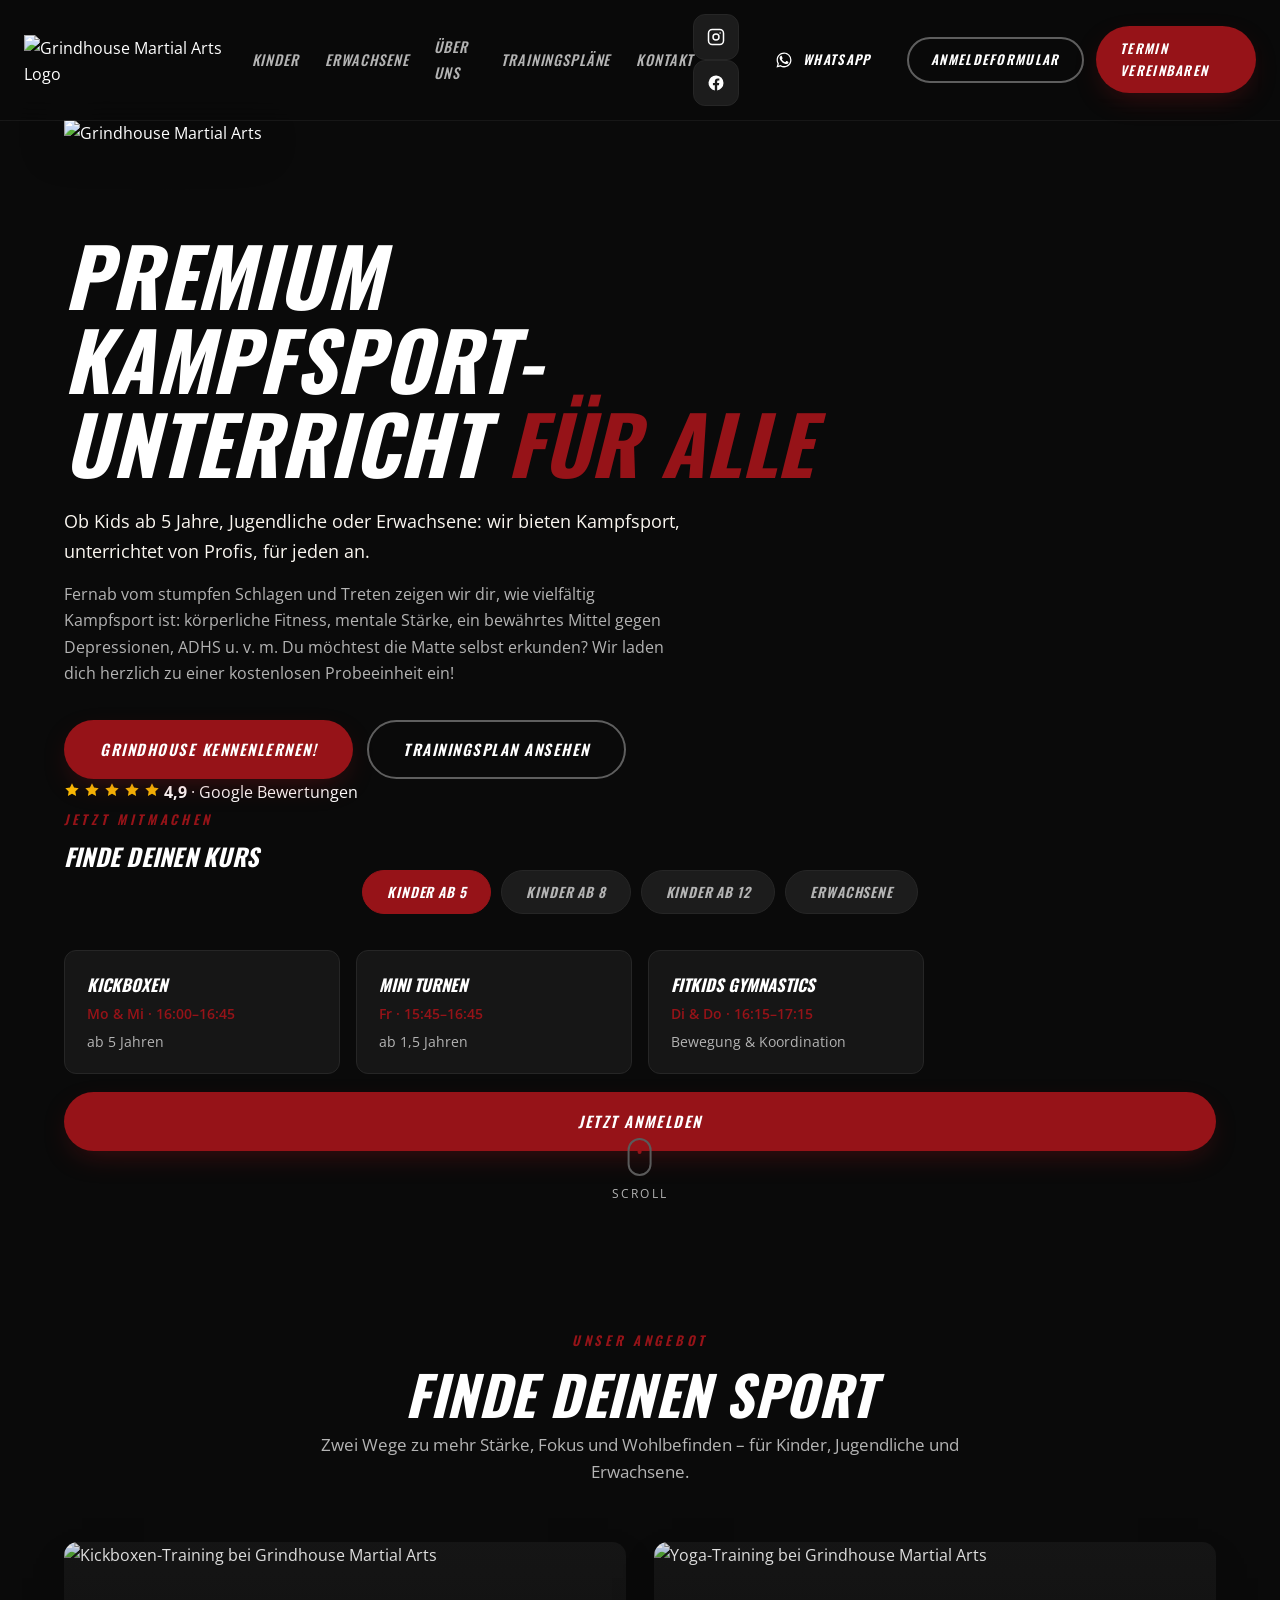
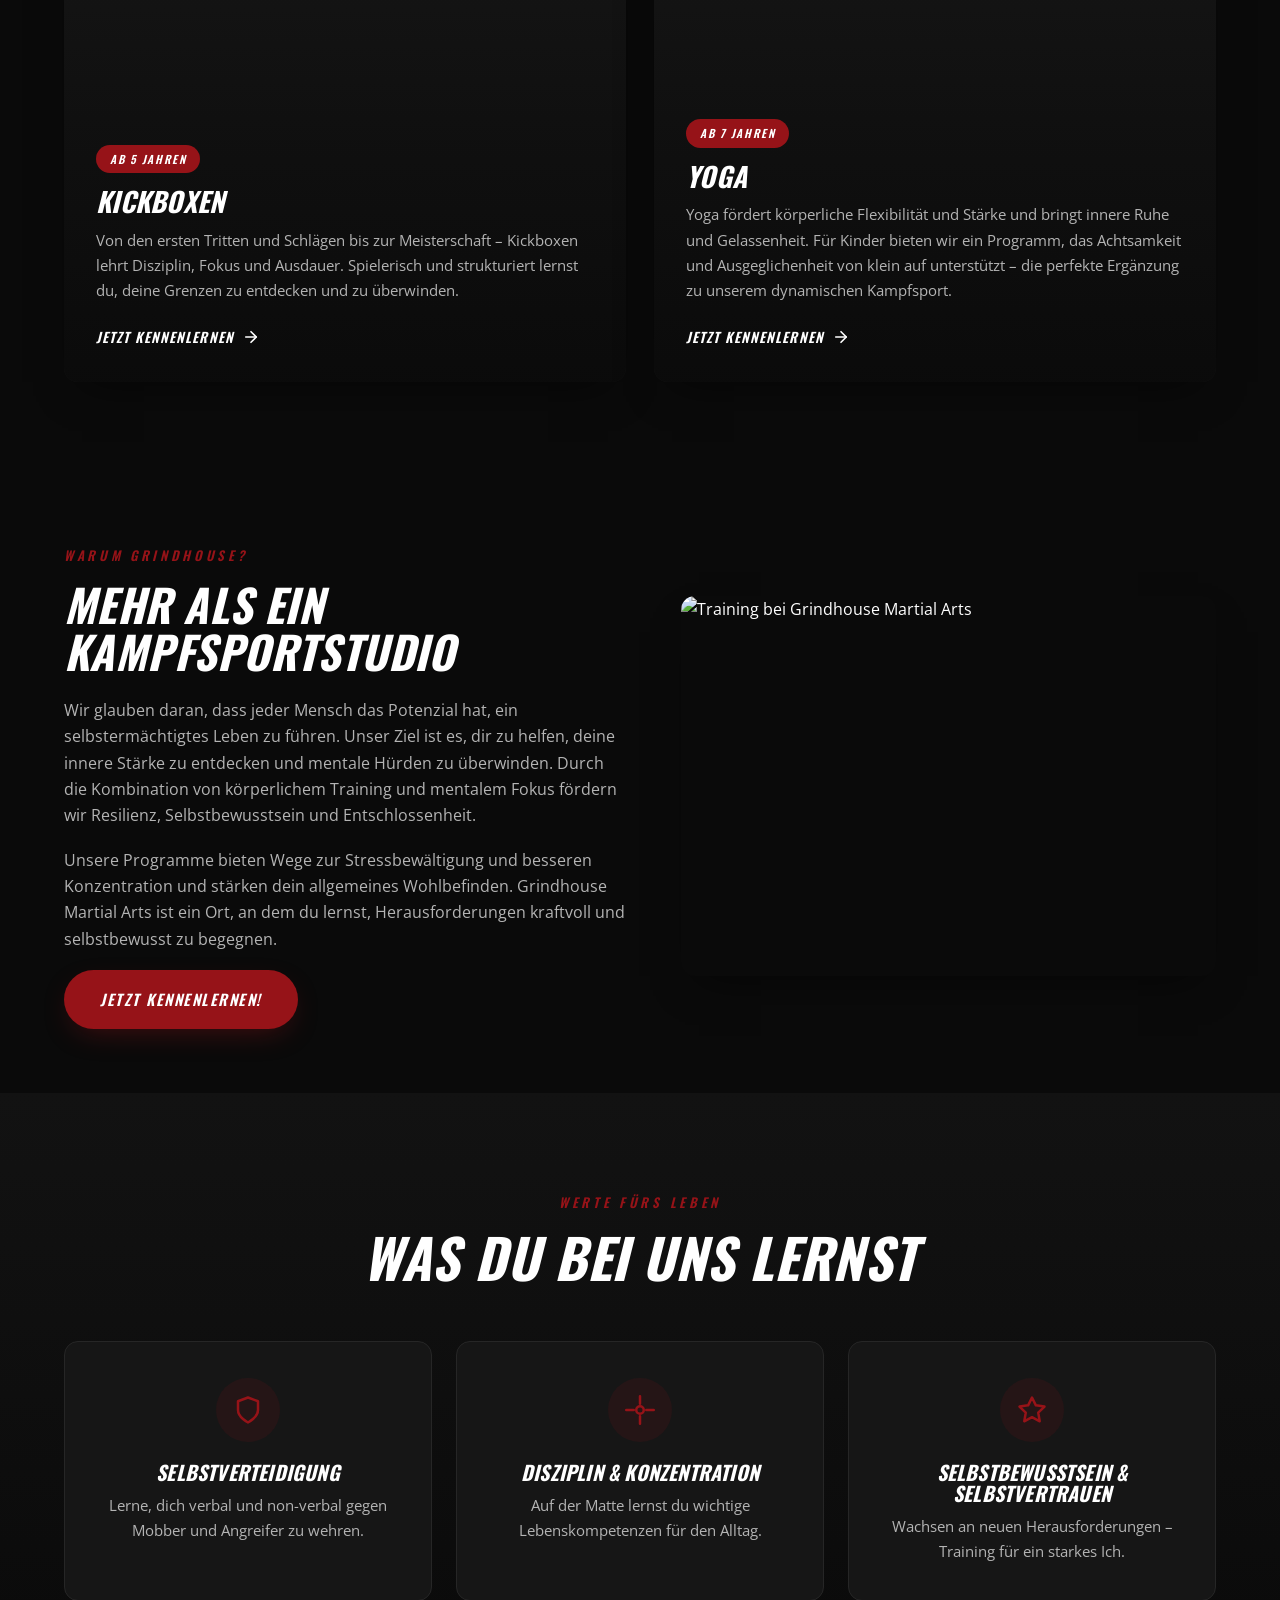
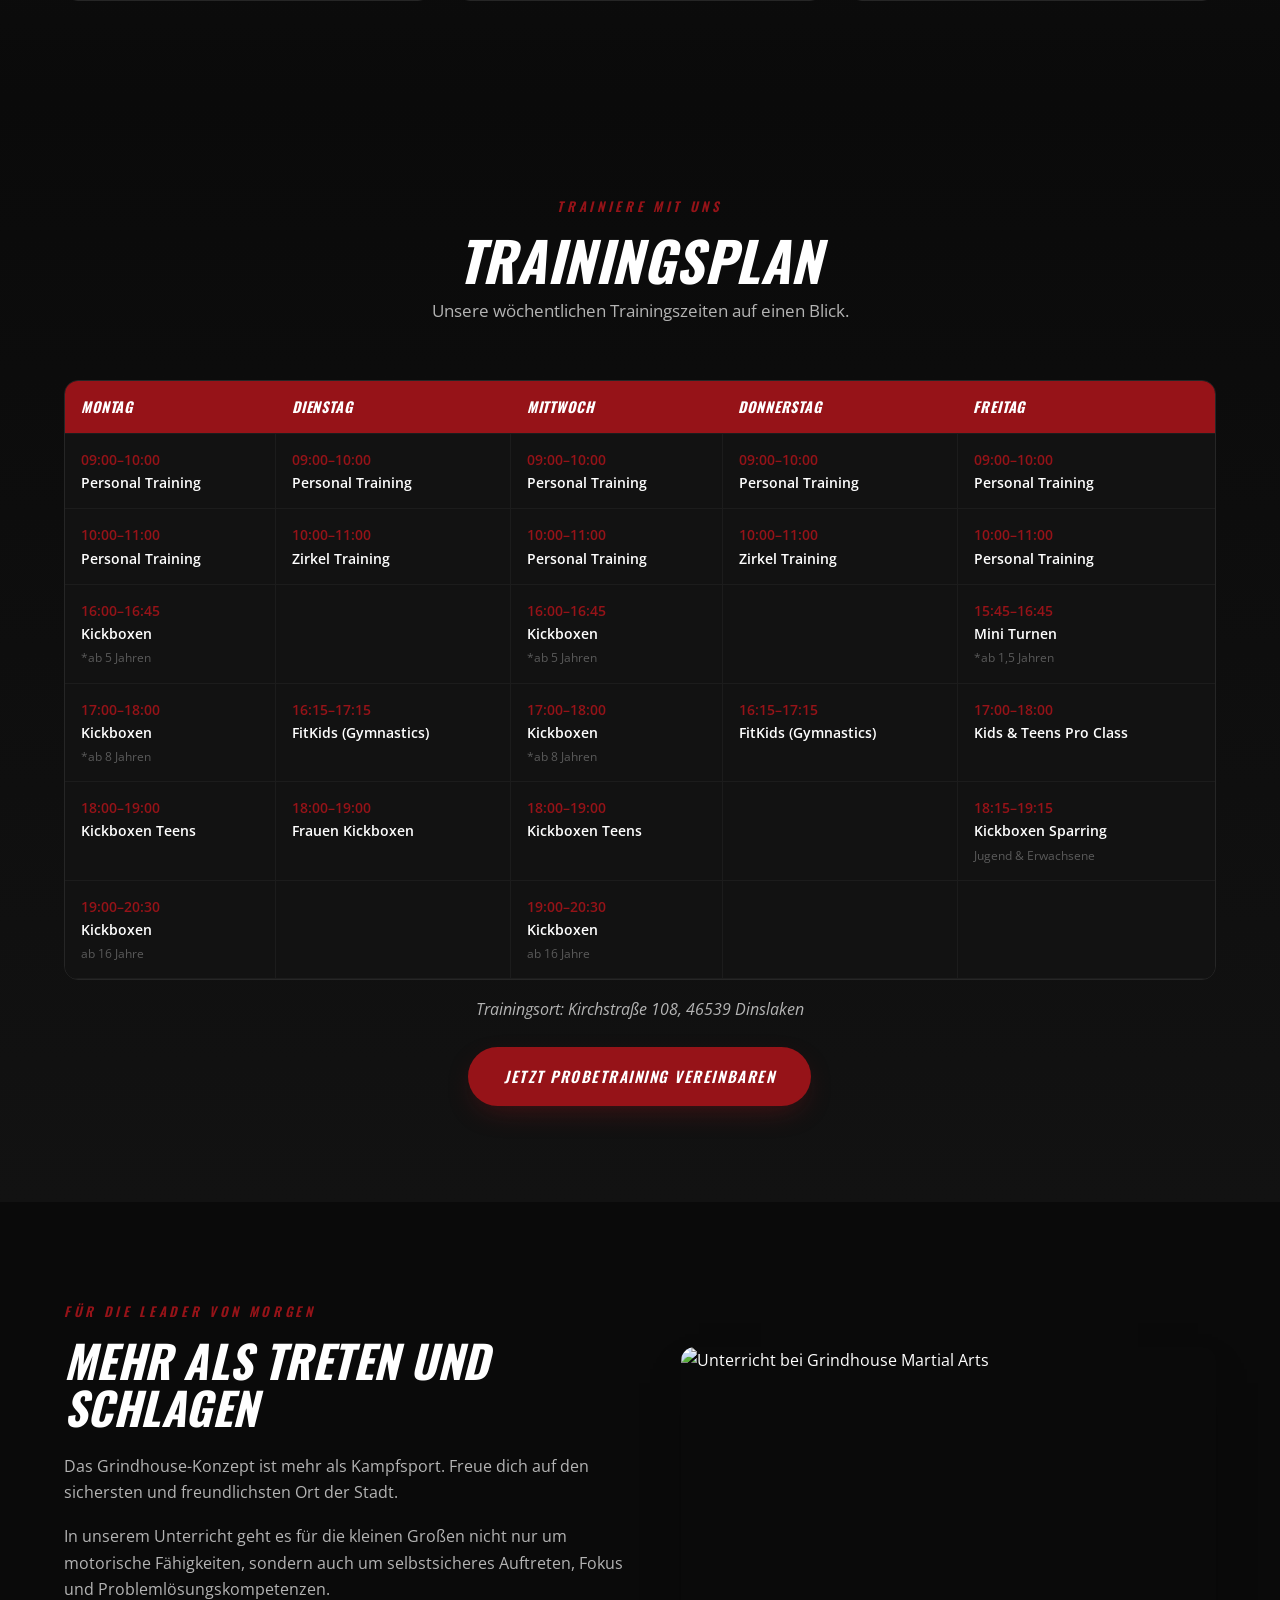
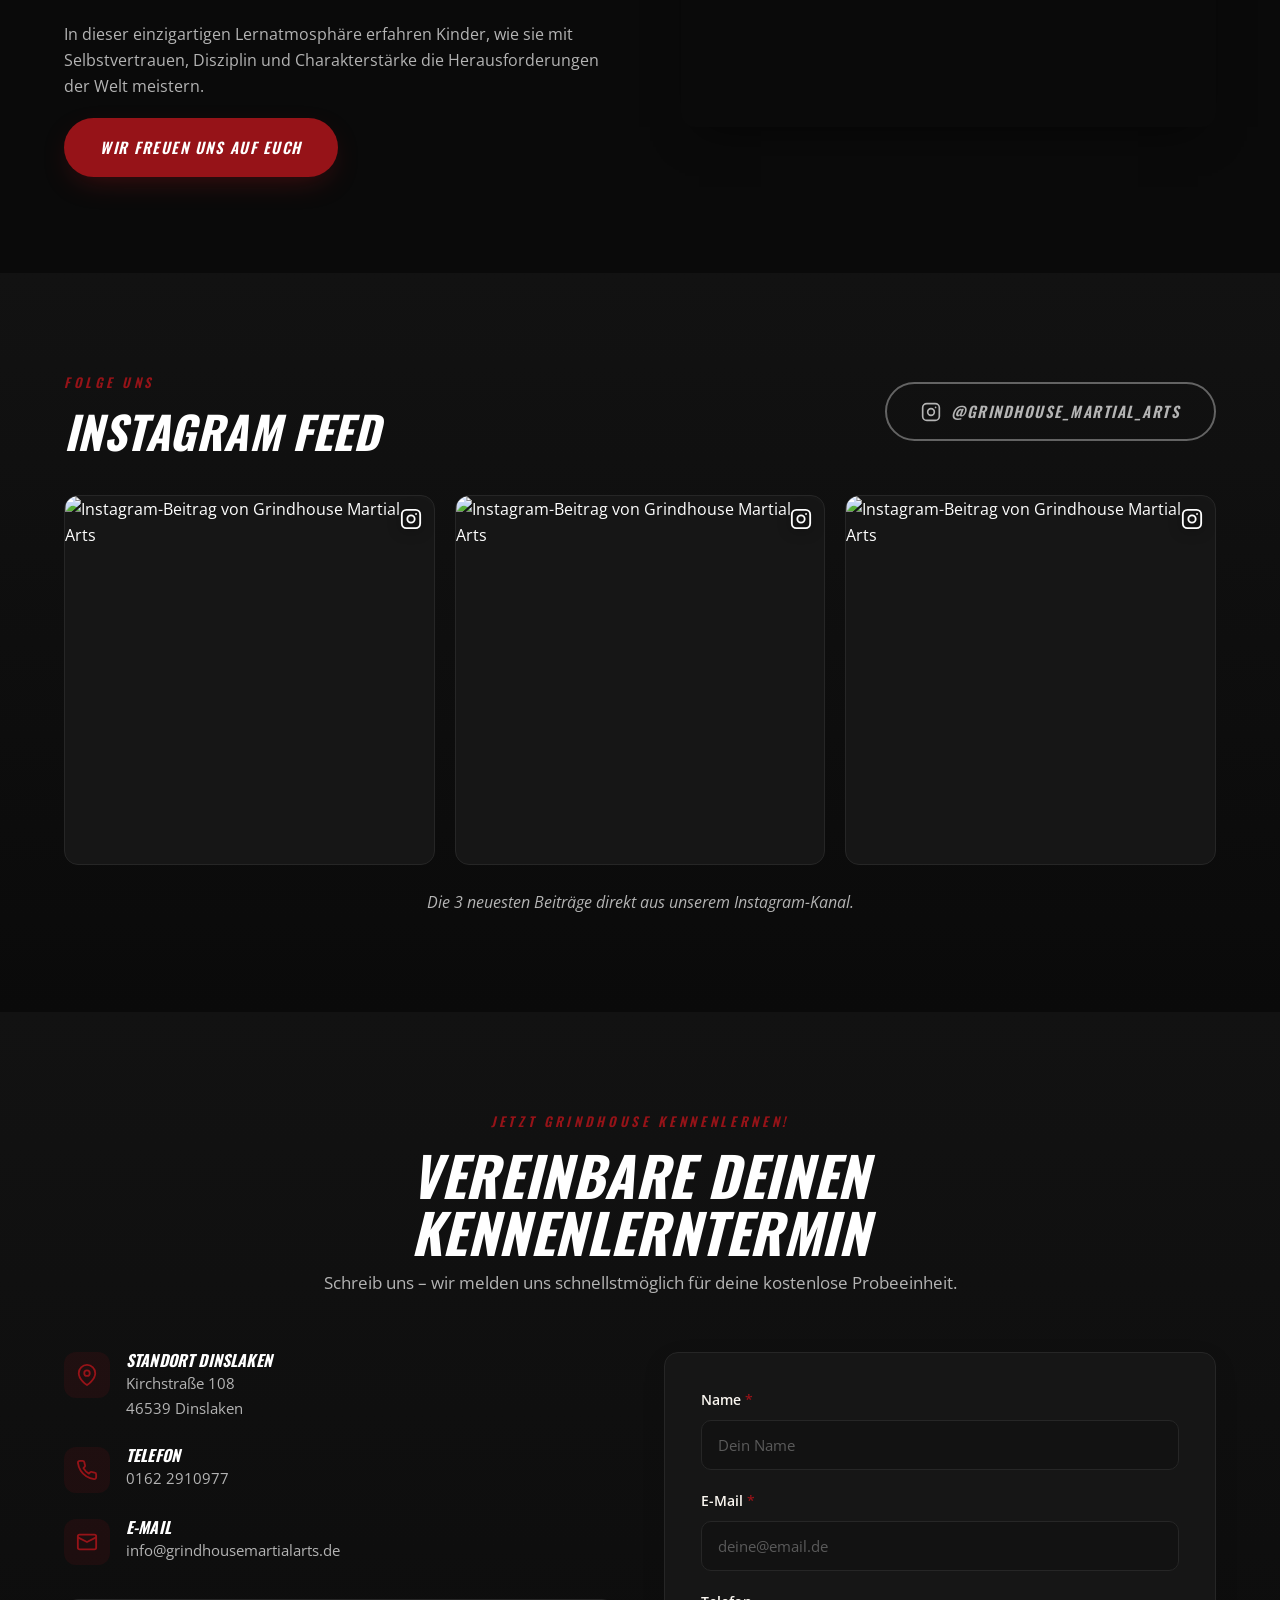
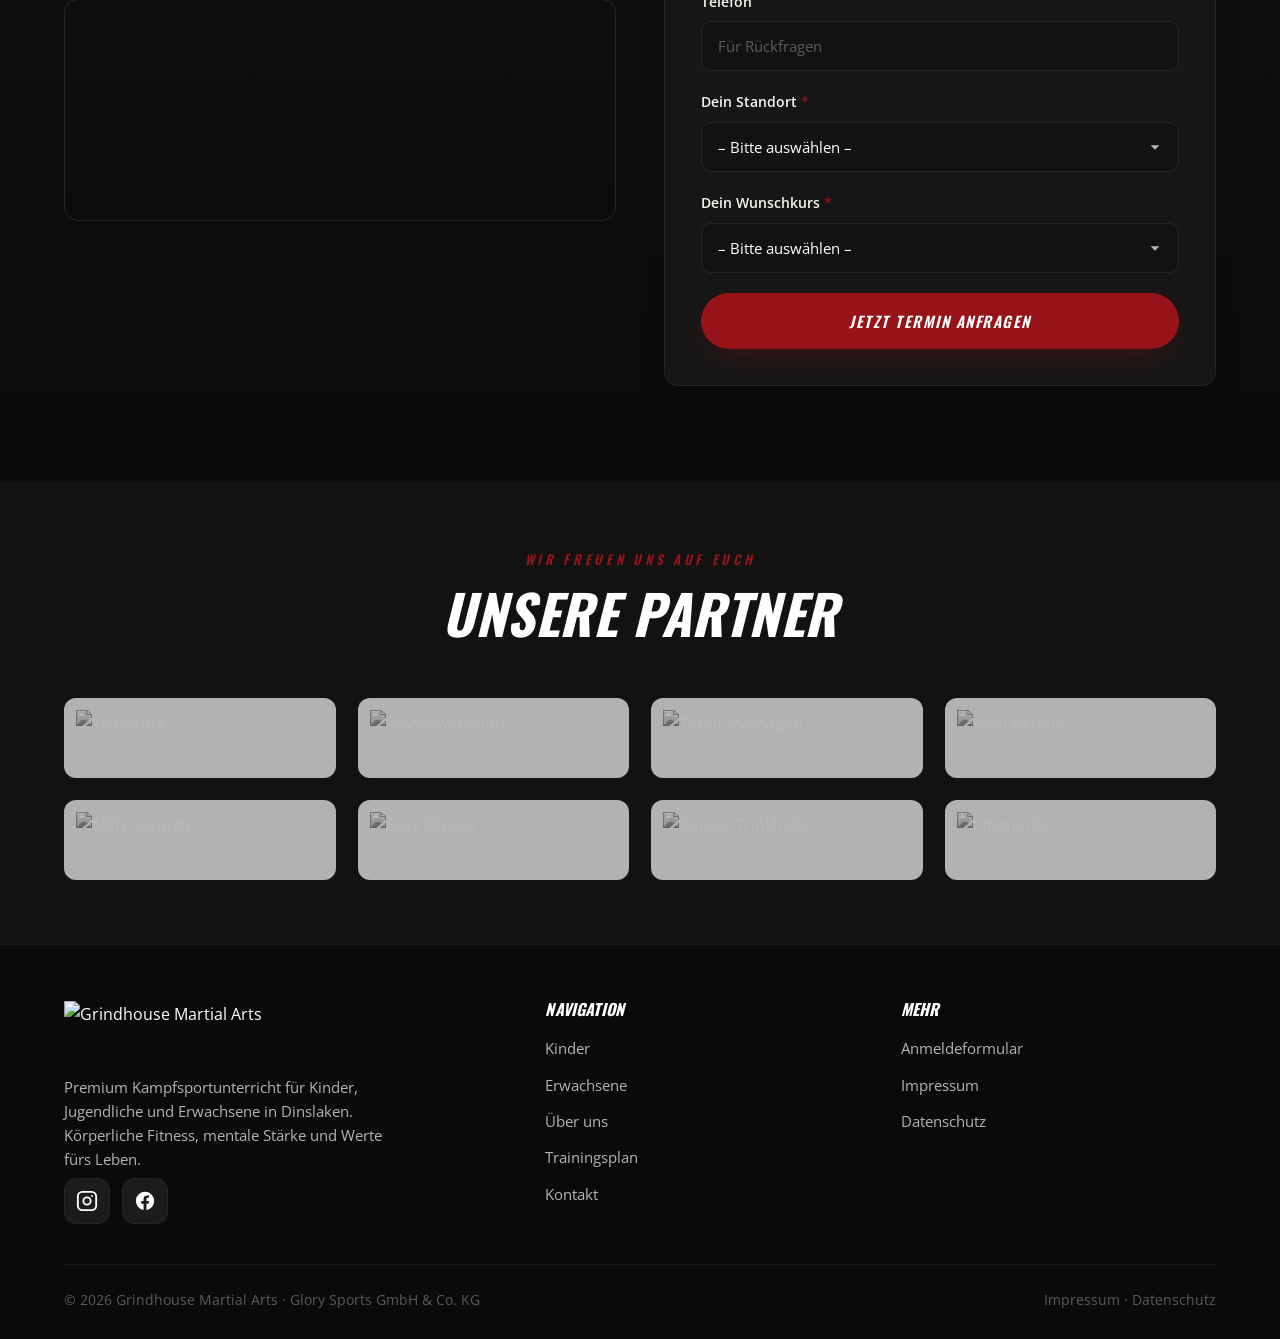
==== index.html @ 9f6a79b9 "Nav: IG-Menü raus, FB+IG+WhatsApp Buttons; Hero 2-spaltig mit Kursfinder + Google-Bewertungen; Zirke" ====
<!DOCTYPE html>
<html lang="de">
<head>
  <meta charset="UTF-8" />
  <meta name="viewport" content="width=device-width, initial-scale=1.0" />
  <title>Grindhouse Martial Arts – Kampfsport in Dinslaken</title>
  <meta name="description" content="Premium Kampfsportunterricht für Kinder ab 5 Jahren, Jugendliche und Erwachsene in Dinslaken. Kickboxen, Yoga, Fitness und mentale Stärke. Kostenlose Probeeinheit!" />
  <meta property="og:title" content="Grindhouse Martial Arts" />
  <meta property="og:description" content="Premium Kampfsportunterricht für Alle in Dinslaken. Kostenlos Probeschnuppern!" />
  <meta property="og:image" content="https://www.grindhousemartialarts.de/wp-content/uploads/2023/02/Logo-Website.png" />
  <meta property="og:type" content="website" />
  <link rel="icon" href="https://www.grindhousemartialarts.de/wp-content/uploads/2023/02/cropped-Logo-Website-270x270.png" />
  <link rel="preconnect" href="https://fonts.googleapis.com" />
  <link rel="preconnect" href="https://fonts.gstatic.com" crossorigin />
  <link href="https://fonts.googleapis.com/css2?family=Oswald:ital,wght@0,400;0,500;0,600;0,700;1,400;1,500;1,600;1,700&family=Open+Sans:wght@400;500;600;700&display=swap" rel="stylesheet" />
  <link rel="stylesheet" href="assets/style.css" />
</head>
<body>

  <header class="nav" id="nav">
    <a class="nav__logo" href="/" aria-label="Grindhouse Martial Arts Startseite">
      <img src="https://www.grindhousemartialarts.de/wp-content/uploads/2023/02/Logo-Website.png" alt="Grindhouse Martial Arts Logo" />
    </a>
    <nav>
      <ul class="nav__links">
        <li><a href="#kinder">Kinder</a></li>
        <li><a href="#erwachsene">Erwachsene</a></li>
        <li><a href="#ueber-uns">Über uns</a></li>
        <li><a href="#trainingsplan">Trainingspläne</a></li>
        <li><a href="#kontakt">Kontakt</a></li>
      </ul>
    </nav>
    <div class="nav__cta">
      <div class="nav__socials">
        <a class="social-btn social-btn--sm ig" href="https://www.instagram.com/grindhouse_martial_arts/" target="_blank" rel="noopener" aria-label="Instagram">
          <svg width="18" height="18" viewBox="0 0 24 24" fill="none" stroke="currentColor" stroke-width="2" stroke-linecap="round" stroke-linejoin="round"><rect x="2" y="2" width="20" height="20" rx="5"/><circle cx="12" cy="12" r="4"/><circle cx="17.5" cy="6.5" r="1" fill="currentColor" stroke="none"/></svg>
        </a>
        <a class="social-btn social-btn--sm fb" href="https://www.facebook.com/grindhousemartialarts/" target="_blank" rel="noopener" aria-label="Facebook">
          <svg width="18" height="18" viewBox="0 0 24 24" fill="currentColor"><path d="M22 12a10 10 0 1 0-11.56 9.88v-6.99H7.9V12h2.54V9.8c0-2.5 1.49-3.89 3.78-3.89 1.09 0 2.24.2 2.24.2v2.46h-1.26c-1.24 0-1.63.77-1.63 1.56V12h2.78l-.44 2.89h-2.34v6.99A10 10 0 0 0 22 12z"/></svg>
        </a>
      </div>
      <a class="btn btn--whatsapp" href="https://wa.me/491622910977" target="_blank" rel="noopener" aria-label="WhatsApp Kontakt">
        <svg width="18" height="18" viewBox="0 0 24 24" fill="currentColor"><path d="M17.47 14.38c-.3-.15-1.74-.86-2-.95-.27-.1-.46-.15-.66.15-.2.29-.76.95-.93 1.14-.17.2-.34.22-.63.08-.3-.15-1.25-.46-2.38-1.47-.88-.78-1.47-1.75-1.64-2.05-.17-.29-.02-.45.13-.6.13-.13.3-.34.44-.51.15-.17.2-.29.3-.49.1-.2.05-.37-.02-.51-.08-.15-.66-1.59-.9-2.18-.24-.57-.48-.5-.66-.5l-.57-.01c-.2 0-.51.07-.78.37-.27.29-1.02 1-1.02 2.43 0 1.43 1.04 2.82 1.19 3.01.15.2 2.05 3.12 4.96 4.38.69.3 1.23.48 1.65.61.69.22 1.32.19 1.82.12.56-.08 1.74-.71 1.98-1.4.24-.69.24-1.28.17-1.4-.07-.12-.27-.2-.57-.34z"/><path d="M12.04 2C6.58 2 2.13 6.45 2.13 11.91c0 1.75.46 3.46 1.32 4.96L2 22l5.25-1.38a9.9 9.9 0 0 0 4.79 1.22h.01c5.46 0 9.91-4.45 9.91-9.91A9.86 9.86 0 0 0 12.04 2zm0 18.15h-.01a8.2 8.2 0 0 1-4.18-1.15l-.3-.18-3.11.82.83-3.04-.2-.31a8.24 8.24 0 0 1-1.26-4.38c0-4.54 3.7-8.23 8.24-8.23 2.2 0 4.27.86 5.82 2.42a8.18 8.18 0 0 1 2.41 5.82c0 4.54-3.69 8.24-8.23 8.24z"/></svg>
        WhatsApp
      </a>
      <a class="btn btn--ghost" href="anmeldeformular.html">Anmeldeformular</a>
      <a class="btn btn--primary" href="#kontakt">Termin vereinbaren</a>
      <button class="nav__burger" aria-label="Menü öffnen" aria-expanded="false">
        <span></span><span></span><span></span>
      </button>
    </div>
  </header>

  <div class="drawer" id="drawer">
    <a href="#kinder">Kinder</a>
    <a href="#erwachsene">Erwachsene</a>
    <a href="#ueber-uns">Über uns</a>
    <a href="#trainingsplan">Trainingspläne</a>
    <a href="#kontakt">Kontakt</a>
    <a class="btn btn--whatsapp" href="https://wa.me/491622910977" target="_blank" rel="noopener">WhatsApp</a>
    <a class="btn btn--primary" href="anmeldeformular.html">Anmeldeformular</a>
    <div class="drawer__socials">
      <a class="social-btn ig" href="https://www.instagram.com/grindhouse_martial_arts/" target="_blank" rel="noopener" aria-label="Instagram"><svg width="22" height="22" viewBox="0 0 24 24" fill="none" stroke="currentColor" stroke-width="2" stroke-linecap="round" stroke-linejoin="round"><rect x="2" y="2" width="20" height="20" rx="5"/><circle cx="12" cy="12" r="4"/><circle cx="17.5" cy="6.5" r="1" fill="currentColor" stroke="none"/></svg></a>
      <a class="social-btn fb" href="https://www.facebook.com/grindhousemartialarts/" target="_blank" rel="noopener" aria-label="Facebook"><svg width="22" height="22" viewBox="0 0 24 24" fill="currentColor"><path d="M22 12a10 10 0 1 0-11.56 9.88v-6.99H7.9V12h2.54V9.8c0-2.5 1.49-3.89 3.78-3.89 1.09 0 2.24.2 2.24.2v2.46h-1.26c-1.24 0-1.63.77-1.63 1.56V12h2.78l-.44 2.89h-2.34v6.99A10 10 0 0 0 22 12z"/></svg></a>
    </div>
  </div>

  <section class="hero" id="kinder">
    <div class="container hero__grid">
      <div class="hero__inner">
        <img class="hero__brandmark" src="https://www.grindhousemartialarts.de/wp-content/uploads/2023/02/Grindhouse_Martial_Arts.png" alt="Grindhouse Martial Arts" />
        <h1>Premium Kampfsport&shy;unterricht <span class="accent">für Alle</span></h1>
        <p class="hero__lead">Ob Kids ab 5 Jahre, Jugendliche oder Erwachsene: wir bieten Kampfsport, unterrichtet von Profis, für jeden an.</p>
        <p class="hero__sub">Fernab vom stumpfen Schlagen und Treten zeigen wir dir, wie vielfältig Kampfsport ist: körperliche Fitness, mentale Stärke, ein bewährtes Mittel gegen Depressionen, ADHS u. v. m. Du möchtest die Matte selbst erkunden? Wir laden dich herzlich zu einer kostenlosen Probeeinheit ein!</p>
        <div class="hero__actions">
          <a class="btn btn--primary" href="#kontakt">Grindhouse kennenlernen!</a>
          <a class="btn btn--ghost" href="#trainingsplan">Trainingsplan ansehen</a>
        </div>
        <div class="hero__reviews" aria-label="Google Bewertung">
          <span class="stars" aria-hidden="true">
            <svg width="16" height="16" viewBox="0 0 24 24" fill="#fbbc05"><path d="M12 2l3.09 6.26L22 9.27l-5 4.87 1.18 6.88L12 17.77 5.82 21.02 7 14.14 2 9.27l6.91-1.01L12 2z"/></svg>
            <svg width="16" height="16" viewBox="0 0 24 24" fill="#fbbc05"><path d="M12 2l3.09 6.26L22 9.27l-5 4.87 1.18 6.88L12 17.77 5.82 21.02 7 14.14 2 9.27l6.91-1.01L12 2z"/></svg>
            <svg width="16" height="16" viewBox="0 0 24 24" fill="#fbbc05"><path d="M12 2l3.09 6.26L22 9.27l-5 4.87 1.18 6.88L12 17.77 5.82 21.02 7 14.14 2 9.27l6.91-1.01L12 2z"/></svg>
            <svg width="16" height="16" viewBox="0 0 24 24" fill="#fbbc05"><path d="M12 2l3.09 6.26L22 9.27l-5 4.87 1.18 6.88L12 17.77 5.82 21.02 7 14.14 2 9.27l6.91-1.01L12 2z"/></svg>
            <svg width="16" height="16" viewBox="0 0 24 24" fill="#fbbc05"><path d="M12 2l3.09 6.26L22 9.27l-5 4.87 1.18 6.88L12 17.77 5.82 21.02 7 14.14 2 9.27l6.91-1.01L12 2z"/></svg>
          </span>
          <span class="hero__reviews-text"><strong>4,9</strong> · Google Bewertungen</span>
        </div>
      </div>

      <aside class="hero__finder" aria-labelledby="finder-title">
        <span class="eyebrow">Jetzt mitmachen</span>
        <h2 id="finder-title">Finde deinen Kurs</h2>
        <div class="filter-tabs reveal" role="tablist">
          <button class="filter-tab active" data-target="f-k5" role="tab" aria-selected="true">Kinder ab 5</button>
          <button class="filter-tab" data-target="f-k8" role="tab" aria-selected="false">Kinder ab 8</button>
          <button class="filter-tab" data-target="f-k12" role="tab" aria-selected="false">Kinder ab 12</button>
          <button class="filter-tab" data-target="f-erw" role="tab" aria-selected="false">Erwachsene</button>
        </div>
        <div class="filter-panel active" id="f-k5">
          <div class="course-list">
            <div class="course-pill"><strong>Kickboxen</strong><span class="time">Mo &amp; Mi · 16:00–16:45</span><span>ab 5 Jahren</span></div>
            <div class="course-pill"><strong>Mini Turnen</strong><span class="time">Fr · 15:45–16:45</span><span>ab 1,5 Jahren</span></div>
            <div class="course-pill"><strong>FitKids Gymnastics</strong><span class="time">Di &amp; Do · 16:15–17:15</span><span>Bewegung &amp; Koordination</span></div>
          </div>
        </div>
        <div class="filter-panel" id="f-k8">
          <div class="course-list">
            <div class="course-pill"><strong>Kickboxen</strong><span class="time">Mo &amp; Mi · 17:00–18:00</span><span>ab 8 Jahren</span></div>
            <div class="course-pill"><strong>FitKids Gymnastics</strong><span class="time">Di &amp; Do · 16:15–17:15</span><span>Bewegung &amp; Koordination</span></div>
          </div>
        </div>
        <div class="filter-panel" id="f-k12">
          <div class="course-list">
            <div class="course-pill"><strong>Kickboxen Teens</strong><span class="time">Mo &amp; Mi · 18:00–19:00</span><span>Jugendliche</span></div>
            <div class="course-pill"><strong>Kids &amp; Teens Pro Class</strong><span class="time">Fr · 17:00–18:00</span><span>Fortgeschrittene</span></div>
          </div>
        </div>
        <div class="filter-panel" id="f-erw">
          <div class="course-list">
            <div class="course-pill"><strong>Kickboxen</strong><span class="time">Mo &amp; Mi · 19:00–20:30</span><span>ab 16 Jahren</span></div>
            <div class="course-pill"><strong>Frauen Kickboxen</strong><span class="time">Di · 18:00–19:00</span><span>Nur für Frauen</span></div>
            <div class="course-pill"><strong>Zirkel Training</strong><span class="time">Di &amp; Do · 10:00–11:00</span><span>Kraft &amp; Ausdauer</span></div>
            <div class="course-pill"><strong>Kickboxen Sparring</strong><span class="time">Fr · 18:15–19:15</span><span>Jugend &amp; Erwachsene</span></div>
            <div class="course-pill"><strong>Personal Training</strong><span class="time">Mo–Fr · 09:00–10:00</span><span>Individuell</span></div>
          </div>
        </div>
        <a class="btn btn--primary btn--block" href="anmeldeformular.html" style="margin-top:18px;">Jetzt anmelden</a>
      </aside>
    </div>
    <div class="hero__scroll"><span class="mouse"></span>Scroll</div>
  </section>

  <section class="section" id="erwachsene">
    <div class="container">
      <div class="section__head reveal">
        <span class="eyebrow">Unser Angebot</span>
        <h2>Finde deinen Sport</h2>
        <p>Zwei Wege zu mehr Stärke, Fokus und Wohlbefinden – für Kinder, Jugendliche und Erwachsene.</p>
      </div>
      <div class="offer-grid">
        <article class="offer-card reveal">
          <img class="offer-card__img" src="https://www.grindhousemartialarts.de/wp-content/uploads/2024/10/Grindhouse-26-scaled.jpg" alt="Kickboxen-Training bei Grindhouse Martial Arts" loading="lazy" />
          <div class="offer-card__body">
            <span class="offer-card__tag">ab 5 Jahren</span>
            <h3>Kickboxen</h3>
            <p>Von den ersten Tritten und Schlägen bis zur Meisterschaft – Kickboxen lehrt Disziplin, Fokus und Ausdauer. Spielerisch und strukturiert lernst du, deine Grenzen zu entdecken und zu überwinden.</p>
            <a class="link" href="#kontakt">Jetzt kennenlernen
              <svg width="18" height="18" viewBox="0 0 24 24" fill="none" stroke="currentColor" stroke-width="2.2" stroke-linecap="round" stroke-linejoin="round"><line x1="5" y1="12" x2="19" y2="12"/><polyline points="12 5 19 12 12 19"/></svg>
            </a>
          </div>
        </article>
        <article class="offer-card reveal">
          <img class="offer-card__img" src="https://www.grindhousemartialarts.de/wp-content/uploads/2024/11/PHOTO-2024-11-13-10-51-04.jpg" alt="Yoga-Training bei Grindhouse Martial Arts" loading="lazy" />
          <div class="offer-card__body">
            <span class="offer-card__tag">ab 7 Jahren</span>
            <h3>Yoga</h3>
            <p>Yoga fördert körperliche Flexibilität und Stärke und bringt innere Ruhe und Gelassenheit. Für Kinder bieten wir ein Programm, das Achtsamkeit und Ausgeglichenheit von klein auf unterstützt – die perfekte Ergänzung zu unserem dynamischen Kampfsport.</p>
            <a class="link" href="#kontakt">Jetzt kennenlernen
              <svg width="18" height="18" viewBox="0 0 24 24" fill="none" stroke="currentColor" stroke-width="2.2" stroke-linecap="round" stroke-linejoin="round"><line x1="5" y1="12" x2="19" y2="12"/><polyline points="12 5 19 12 12 19"/></svg>
            </a>
          </div>
        </article>
      </div>
    </div>
  </section>

  <section class="section section--tight" id="ueber-uns">
    <div class="container">
      <div class="split reveal">
        <div class="split__body">
          <span class="eyebrow">Warum Grindhouse?</span>
          <h2>Mehr als ein Kampfsportstudio</h2>
          <p>Wir glauben daran, dass jeder Mensch das Potenzial hat, ein selbstermächtigtes Leben zu führen. Unser Ziel ist es, dir zu helfen, deine innere Stärke zu entdecken und mentale Hürden zu überwinden. Durch die Kombination von körperlichem Training und mentalem Fokus fördern wir Resilienz, Selbstbewusstsein und Entschlossenheit.</p>
          <p>Unsere Programme bieten Wege zur Stressbewältigung und besseren Konzentration und stärken dein allgemeines Wohlbefinden. Grindhouse Martial Arts ist ein Ort, an dem du lernst, Herausforderungen kraftvoll und selbstbewusst zu begegnen.</p>
          <a class="btn btn--primary" href="#kontakt">Jetzt kennenlernen!</a>
        </div>
        <div class="split__media">
          <img src="https://www.grindhousemartialarts.de/wp-content/uploads/2024/10/Grindhouse-17-scaled.jpg" alt="Training bei Grindhouse Martial Arts" loading="lazy" />
        </div>
      </div>
    </div>
  </section>

  <section class="section" style="background:linear-gradient(180deg,var(--gray-900),var(--dark));">
    <div class="container">
      <div class="section__head reveal">
        <span class="eyebrow">Werte fürs Leben</span>
        <h2>Was du bei uns lernst</h2>
      </div>
      <div class="values">
        <div class="value-card reveal">
          <div class="value-card__icon"><svg width="30" height="30" viewBox="0 0 24 24" fill="none" stroke="currentColor" stroke-width="2" stroke-linecap="round" stroke-linejoin="round"><path d="M12 22s8-4 8-10V5l-8-3-8 3v7c0 6 8 10 8 10z"/></svg></div>
          <h3>Selbstverteidigung</h3>
          <p>Lerne, dich verbal und non-verbal gegen Mobber und Angreifer zu wehren.</p>
        </div>
        <div class="value-card reveal">
          <div class="value-card__icon"><svg width="30" height="30" viewBox="0 0 24 24" fill="none" stroke="currentColor" stroke-width="2" stroke-linecap="round" stroke-linejoin="round"><circle cx="12" cy="12" r="3"/><path d="M12 1v6m0 10v6m11-11h-6M7 12H1"/></svg></div>
          <h3>Disziplin &amp; Konzentration</h3>
          <p>Auf der Matte lernst du wichtige Lebenskompetenzen für den Alltag.</p>
        </div>
        <div class="value-card reveal">
          <div class="value-card__icon"><svg width="30" height="30" viewBox="0 0 24 24" fill="none" stroke="currentColor" stroke-width="2" stroke-linecap="round" stroke-linejoin="round"><polygon points="12 2 15.09 8.26 22 9.27 17 14.14 18.18 21.02 12 17.77 5.82 21.02 7 14.14 2 9.27 8.91 8.26 12 2"/></svg></div>
          <h3>Selbstbewusstsein &amp; Selbstvertrauen</h3>
          <p>Wachsen an neuen Herausforderungen – Training für ein starkes Ich.</p>
        </div>
      </div>
    </div>
  </section>

  <section class="section" id="trainingsplan" style="background:linear-gradient(180deg,var(--dark),var(--gray-900));">
    <div class="container">
      <div class="section__head reveal">
        <span class="eyebrow">Trainiere mit uns</span>
        <h2>Trainingsplan</h2>
        <p>Unsere wöchentlichen Trainingszeiten auf einen Blick.</p>
      </div>
      <div class="plan-wrap reveal">
        <table class="plan">
          <thead><tr><th>Montag</th><th>Dienstag</th><th>Mittwoch</th><th>Donnerstag</th><th>Freitag</th></tr></thead>
          <tbody>
            <tr>
              <td><span class="slot"><span class="t">09:00–10:00</span><strong>Personal Training</strong></span></td>
              <td><span class="slot"><span class="t">09:00–10:00</span><strong>Personal Training</strong></span></td>
              <td><span class="slot"><span class="t">09:00–10:00</span><strong>Personal Training</strong></span></td>
              <td><span class="slot"><span class="t">09:00–10:00</span><strong>Personal Training</strong></span></td>
              <td><span class="slot"><span class="t">09:00–10:00</span><strong>Personal Training</strong></span></td>
            </tr>
            <tr>
              <td><span class="slot"><span class="t">10:00–11:00</span><strong>Personal Training</strong></span></td>
              <td><span class="slot"><span class="t">10:00–11:00</span><strong>Zirkel Training</strong></span></td>
              <td><span class="slot"><span class="t">10:00–11:00</span><strong>Personal Training</strong></span></td>
              <td><span class="slot"><span class="t">10:00–11:00</span><strong>Zirkel Training</strong></span></td>
              <td><span class="slot"><span class="t">10:00–11:00</span><strong>Personal Training</strong></span></td>
            </tr>
            <tr>
              <td><span class="slot"><span class="t">16:00–16:45</span><strong>Kickboxen</strong><small>*ab 5 Jahren</small></span></td>
              <td></td>
              <td><span class="slot"><span class="t">16:00–16:45</span><strong>Kickboxen</strong><small>*ab 5 Jahren</small></span></td>
              <td></td>
              <td><span class="slot"><span class="t">15:45–16:45</span><strong>Mini Turnen</strong><small>*ab 1,5 Jahren</small></span></td>
            </tr>
            <tr>
              <td><span class="slot"><span class="t">17:00–18:00</span><strong>Kickboxen</strong><small>*ab 8 Jahren</small></span></td>
              <td><span class="slot"><span class="t">16:15–17:15</span><strong>FitKids (Gymnastics)</strong></span></td>
              <td><span class="slot"><span class="t">17:00–18:00</span><strong>Kickboxen</strong><small>*ab 8 Jahren</small></span></td>
              <td><span class="slot"><span class="t">16:15–17:15</span><strong>FitKids (Gymnastics)</strong></span></td>
              <td><span class="slot"><span class="t">17:00–18:00</span><strong>Kids &amp; Teens Pro Class</strong></span></td>
            </tr>
            <tr>
              <td><span class="slot"><span class="t">18:00–19:00</span><strong>Kickboxen Teens</strong></span></td>
              <td><span class="slot"><span class="t">18:00–19:00</span><strong>Frauen Kickboxen</strong></span></td>
              <td><span class="slot"><span class="t">18:00–19:00</span><strong>Kickboxen Teens</strong></span></td>
              <td></td>
              <td><span class="slot"><span class="t">18:15–19:15</span><strong>Kickboxen Sparring</strong><small>Jugend &amp; Erwachsene</small></span></td>
            </tr>
            <tr>
              <td><span class="slot"><span class="t">19:00–20:30</span><strong>Kickboxen</strong><small>ab 16 Jahre</small></span></td>
              <td></td>
              <td><span class="slot"><span class="t">19:00–20:30</span><strong>Kickboxen</strong><small>ab 16 Jahre</small></span></td>
              <td></td>
              <td></td>
            </tr>
          </tbody>
        </table>
      </div>
      <div class="plan-accordion reveal">
        <details class="plan-day" open><summary>Montag</summary><div class="plan-day__body">
          <div class="slot"><span class="t">09:00–11:00</span> Personal Training</div>
          <div class="slot"><span class="t">16:00–16:45</span> Kickboxen *ab 5</div>
          <div class="slot"><span class="t">17:00–18:00</span> Kickboxen *ab 8</div>
          <div class="slot"><span class="t">18:00–19:00</span> Kickboxen Teens</div>
          <div class="slot"><span class="t">19:00–20:30</span> Kickboxen ab 16</div>
        </div></details>
        <details class="plan-day"><summary>Dienstag</summary><div class="plan-day__body">
          <div class="slot"><span class="t">09:00–10:00</span> Personal Training</div>
          <div class="slot"><span class="t">10:00–11:00</span> Zirkel Training</div>
          <div class="slot"><span class="t">16:15–17:15</span> FitKids (Gymnastics)</div>
          <div class="slot"><span class="t">18:00–19:00</span> Frauen Kickboxen</div>
        </div></details>
        <details class="plan-day"><summary>Mittwoch</summary><div class="plan-day__body">
          <div class="slot"><span class="t">09:00–11:00</span> Personal Training</div>
          <div class="slot"><span class="t">16:00–16:45</span> Kickboxen *ab 5</div>
          <div class="slot"><span class="t">17:00–18:00</span> Kickboxen *ab 8</div>
          <div class="slot"><span class="t">18:00–19:00</span> Kickboxen Teens</div>
          <div class="slot"><span class="t">19:00–20:30</span> Kickboxen ab 16</div>
        </div></details>
        <details class="plan-day"><summary>Donnerstag</summary><div class="plan-day__body">
          <div class="slot"><span class="t">09:00–10:00</span> Personal Training</div>
          <div class="slot"><span class="t">10:00–11:00</span> Zirkel Training</div>
          <div class="slot"><span class="t">16:15–17:15</span> FitKids (Gymnastics)</div>
        </div></details>
        <details class="plan-day"><summary>Freitag</summary><div class="plan-day__body">
          <div class="slot"><span class="t">09:00–11:00</span> Personal Training</div>
          <div class="slot"><span class="t">15:45–16:45</span> Mini Turnen *ab 1,5</div>
          <div class="slot"><span class="t">17:00–18:00</span> Kids &amp; Teens Pro Class</div>
          <div class="slot"><span class="t">18:15–19:15</span> Kickboxen Sparring</div>
        </div></details>
      </div>
      <p class="plan-note">Trainingsort: Kirchstraße 108, 46539 Dinslaken</p>
      <div style="text-align:center;margin-top:24px;"><a class="btn btn--primary" href="#kontakt">Jetzt Probetraining vereinbaren</a></div>
    </div>
  </section>

  <section class="section">
    <div class="container">
      <div class="split split--rev reveal">
        <div class="split__media">
          <img src="https://www.grindhousemartialarts.de/wp-content/uploads/2024/10/Grindhouse-30-scaled.jpg" alt="Unterricht bei Grindhouse Martial Arts" loading="lazy" />
        </div>
        <div class="split__body">
          <span class="eyebrow">Für die Leader von morgen</span>
          <h2>Mehr als Treten und Schlagen</h2>
          <p>Das Grindhouse-Konzept ist mehr als Kampfsport. Freue dich auf den sichersten und freundlichsten Ort der Stadt.</p>
          <p>In unserem Unterricht geht es für die kleinen Großen nicht nur um motorische Fähigkeiten, sondern auch um selbstsicheres Auftreten, Fokus und Problemlösungskompetenzen.</p>
          <p>In dieser einzigartigen Lernatmosphäre erfahren Kinder, wie sie mit Selbstvertrauen, Disziplin und Charakterstärke die Herausforderungen der Welt meistern.</p>
          <a class="btn btn--primary" href="#kontakt">Wir freuen uns auf euch</a>
        </div>
      </div>
    </div>
  </section>

  <section class="section ig" id="instagram">
    <div class="container">
      <div class="ig__head reveal">
        <div><span class="eyebrow">Folge uns</span><h2>Instagram Feed</h2></div>
        <a class="ig__handle btn btn--ghost" href="https://www.instagram.com/grindhouse_martial_arts/" target="_blank" rel="noopener">
          <svg width="20" height="20" viewBox="0 0 24 24" fill="none" stroke="currentColor" stroke-width="2" stroke-linecap="round" stroke-linejoin="round"><rect x="2" y="2" width="20" height="20" rx="5"/><circle cx="12" cy="12" r="4"/><circle cx="17.5" cy="6.5" r="1" fill="currentColor" stroke="none"/></svg>
          @grindhouse_martial_arts
        </a>
      </div>
      <div class="ig-grid" id="ig-grid" aria-live="polite"></div>
      <p class="plan-note" style="margin-top:24px;">Die 3 neuesten Beiträge direkt aus unserem Instagram-Kanal.</p>
    </div>
  </section>

  <section class="section" id="kontakt" style="background:linear-gradient(180deg,var(--gray-900),var(--dark));">
    <div class="container">
      <div class="section__head reveal">
        <span class="eyebrow">Jetzt Grindhouse kennenlernen!</span>
        <h2>Vereinbare deinen Kennenlerntermin</h2>
        <p>Schreib uns – wir melden uns schnellstmöglich für deine kostenlose Probeeinheit.</p>
      </div>
      <div class="contact reveal">
        <div class="contact__info">
          <div class="info-row">
            <span class="info-row__icon"><svg width="22" height="22" viewBox="0 0 24 24" fill="none" stroke="currentColor" stroke-width="2" stroke-linecap="round" stroke-linejoin="round"><path d="M21 10c0 7-9 13-9 13s-9-6-9-13a9 9 0 0 1 18 0z"/><circle cx="12" cy="10" r="3"/></svg></span>
            <div><h4>Standort Dinslaken</h4><p>Kirchstraße 108<br>46539 Dinslaken</p></div>
          </div>
          <div class="info-row">
            <span class="info-row__icon"><svg width="22" height="22" viewBox="0 0 24 24" fill="none" stroke="currentColor" stroke-width="2" stroke-linecap="round" stroke-linejoin="round"><path d="M22 16.92v3a2 2 0 0 1-2.18 2 19.79 19.79 0 0 1-8.63-3.07 19.5 19.5 0 0 1-6-6 19.79 19.79 0 0 1-3.07-8.67A2 2 0 0 1 4.11 2h3a2 2 0 0 1 2 1.72c.13.96.36 1.9.7 2.81a2 2 0 0 1-.45 2.11L8.09 9.91a16 16 0 0 0 6 6l1.27-1.27a2 2 0 0 1 2.11-.45c.91.34 1.85.57 2.81.7A2 2 0 0 1 22 16.92z"/></svg></span>
            <div><h4>Telefon</h4><p><a href="tel:+491622910977">0162 2910977</a></p></div>
          </div>
          <div class="info-row">
            <span class="info-row__icon"><svg width="22" height="22" viewBox="0 0 24 24" fill="none" stroke="currentColor" stroke-width="2" stroke-linecap="round" stroke-linejoin="round"><rect x="2" y="4" width="20" height="16" rx="2"/><path d="m22 7-10 5L2 7"/></svg></span>
            <div><h4>E-Mail</h4><p><a href="mailto:info@grindhousemartialarts.de">info@grindhousemartialarts.de</a></p></div>
          </div>
          <div class="map-embed">
            <iframe title="Standort Grindhouse Martial Arts" loading="lazy" referrerpolicy="no-referrer-when-downgrade" src="https://www.google.com/maps/embed?pb=!1m18!1m12!1m3!1d2480.174745683571!2d6.7733359517434995!3d51.565029979544754!2m3!1f0!2f0!3f0!3m2!1i1024!2i768!4f13.1!3m3!1m2!1s0x47b8947c507be061%3A0x63f3dea4be267e2c!2sKirchstra%C3%9Fe%20108%2C%2046539%20Dinslaken!5e0!3m2!1sde!2sde!4v1643293712251!5m2!1sde!2sde"></iframe>
          </div>
        </div>
        <form class="form-card" data-stub data-success="Vielen Dank! Wir melden uns schnellstmöglich für deinen Kennenlerntermin." novalidate>
          <div class="hp" aria-hidden="true"><label>Bitte leer lassen<input type="text" name="website" tabindex="-1" autocomplete="off" /></label></div>
          <div class="form-group">
            <label for="name">Name <span class="req">*</span></label>
            <input class="form-control" id="name" name="name" type="text" required placeholder="Dein Name" />
          </div>
          <div class="form-group">
            <label for="email">E-Mail <span class="req">*</span></label>
            <input class="form-control" id="email" name="email" type="email" required placeholder="deine@email.de" />
          </div>
          <div class="form-group">
            <label for="phone">Telefon</label>
            <input class="form-control" id="phone" name="phone" type="tel" placeholder="Für Rückfragen" />
          </div>
          <div class="form-group">
            <label for="location">Dein Standort <span class="req">*</span></label>
            <select class="form-control" id="location" name="location" required>
              <option value="">– Bitte auswählen –</option>
              <option>Dinslaken</option>
            </select>
          </div>
          <div class="form-group">
            <label for="course">Dein Wunschkurs <span class="req">*</span></label>
            <select class="form-control" id="course" name="course" required>
              <option value="">– Bitte auswählen –</option>
              <option>Kinder ab 5 Jahren</option>
              <option>Kinder ab 8 Jahren</option>
              <option>Kinder ab 12 Jahren</option>
              <option>Erwachsene</option>
            </select>
          </div>
          <button class="btn btn--primary btn--block" type="submit">Jetzt Termin anfragen</button>
          <div class="form-msg" role="alert" aria-live="polite"></div>
        </form>
      </div>
    </div>
  </section>

  <section class="section partners section--tight">
    <div class="container">
      <div class="section__head reveal"><span class="eyebrow">Wir freuen uns auf euch</span><h2>Unsere Partner</h2></div>
      <div class="partner-grid reveal">
        <img src="https://www.grindhousemartialarts.de/wp-content/uploads/2023/04/Truestore.jpg" alt="Truestore" loading="lazy" />
        <img src="https://www.grindhousemartialarts.de/wp-content/uploads/2023/04/Physiowerkstatt.jpg" alt="Physiowerkstatt" loading="lazy" />
        <img src="https://www.grindhousemartialarts.de/wp-content/uploads/2023/04/Topfit-Massagen.jpg" alt="Topfit Massagen" loading="lazy" />
        <img src="https://www.grindhousemartialarts.de/wp-content/uploads/2023/04/Gymgrizzly.jpg" alt="Gym Grizzly" loading="lazy" />
        <img src="https://www.grindhousemartialarts.de/wp-content/uploads/2023/04/MSN-Security.jpg" alt="MSN Security" loading="lazy" />
        <img src="https://www.grindhousemartialarts.de/wp-content/uploads/2023/04/Easy-Fitness.jpg" alt="Easy Fitness" loading="lazy" />
        <img src="https://www.grindhousemartialarts.de/wp-content/uploads/2023/04/Buraks-Trinkhalle.jpg" alt="Buraks Trinkhalle" loading="lazy" />
        <img src="https://www.grindhousemartialarts.de/wp-content/uploads/2023/04/Ciytmarkt.jpg" alt="Citymarkt" loading="lazy" />
      </div>
    </div>
  </section>

  <footer class="footer">
    <div class="container">
      <div class="footer__top">
        <div class="footer__brand">
          <img src="https://www.grindhousemartialarts.de/wp-content/uploads/2023/02/Logo-Website.png" alt="Grindhouse Martial Arts" />
          <p>Premium Kampfsportunterricht für Kinder, Jugendliche und Erwachsene in Dinslaken. Körperliche Fitness, mentale Stärke und Werte fürs Leben.</p>
          <div class="footer__socials">
            <a class="social-btn ig" href="https://www.instagram.com/grindhouse_martial_arts/" target="_blank" rel="noopener" aria-label="Instagram">
              <svg width="22" height="22" viewBox="0 0 24 24" fill="none" stroke="currentColor" stroke-width="2" stroke-linecap="round" stroke-linejoin="round"><rect x="2" y="2" width="20" height="20" rx="5"/><circle cx="12" cy="12" r="4"/><circle cx="17.5" cy="6.5" r="1" fill="currentColor" stroke="none"/></svg>
            </a>
            <a class="social-btn fb" href="https://www.facebook.com/grindhousemartialarts/" target="_blank" rel="noopener" aria-label="Facebook">
              <svg width="22" height="22" viewBox="0 0 24 24" fill="currentColor"><path d="M22 12a10 10 0 1 0-11.56 9.88v-6.99H7.9V12h2.54V9.8c0-2.5 1.49-3.89 3.78-3.89 1.09 0 2.24.2 2.24.2v2.46h-1.26c-1.24 0-1.63.77-1.63 1.56V12h2.78l-.44 2.89h-2.34v6.99A10 10 0 0 0 22 12z"/></svg>
            </a>
          </div>
        </div>
        <div>
          <h4>Navigation</h4>
          <ul class="footer__links">
            <li><a href="#kinder">Kinder</a></li>
            <li><a href="#erwachsene">Erwachsene</a></li>
            <li><a href="#ueber-uns">Über uns</a></li>
            <li><a href="#trainingsplan">Trainingsplan</a></li>
            <li><a href="#kontakt">Kontakt</a></li>
          </ul>
        </div>
        <div>
          <h4>Mehr</h4>
          <ul class="footer__links">
            <li><a href="anmeldeformular.html">Anmeldeformular</a></li>
            <li><a href="impressum.html">Impressum</a></li>
            <li><a href="datenschutz.html">Datenschutz</a></li>
          </ul>
        </div>
      </div>
      <div class="footer__bottom">
        <span>&copy; <span data-year>2026</span> Grindhouse Martial Arts · Glory Sports GmbH &amp; Co. KG</span>
        <span><a href="impressum.html">Impressum</a> · <a href="datenschutz.html">Datenschutz</a></span>
      </div>
    </div>
  </footer>

  <script src="assets/app.js" defer></script>
  <script src="assets/instagram-feed.js" defer></script>
</body>
</html>
---- assets/style.css ----
/* ============================================================
   Grindhouse Martial Arts — v2 (improved clone)
   Brand: Bordeaux #961318 · Oswald (italic display) · Open Sans
   ============================================================ */

:root {
  --red: #961318;
  --red-hover: #7a0f14;
  --red-glow: rgba(150, 19, 24, 0.45);
  --green: #77bc40;
  --dark: #0a0a0a;
  --gray-900: #121212;
  --gray-850: #161616;
  --gray-800: #1c1c1c;
  --gray-700: #262626;
  --gray-500: #5a5a5a;
  --gray-300: #b4b4b4;
  --cream: #faf6f0;
  --white: #ffffff;

  --maxw: 1200px;
  --radius: 14px;
  --pill: 100px;
  --shadow-card: 0 18px 40px -18px rgba(0, 0, 0, 0.6);
  --shadow-soft: 0 8px 30px -12px rgba(0, 0, 0, 0.35);
  --ease: cubic-bezier(0.22, 1, 0.36, 1);

  --font-display: "Oswald", "Arial Narrow", sans-serif;
  --font-body: "Open Sans", system-ui, -apple-system, sans-serif;
}

* { margin: 0; padding: 0; box-sizing: border-box; }

html { scroll-behavior: smooth; scroll-padding-top: 84px; }

body {
  font-family: var(--font-body);
  background: var(--dark);
  color: var(--white);
  line-height: 1.65;
  -webkit-font-smoothing: antialiased;
  overflow-x: hidden;
}

img { display: block; max-width: 100%; }

a { color: inherit; text-decoration: none; }

h1, h2, h3, h4 {
  font-family: var(--font-display);
  font-style: italic;
  font-weight: 700;
  line-height: 1.05;
  letter-spacing: 0.01em;
  text-transform: uppercase;
}

.container { width: 100%; max-width: var(--maxw); margin: 0 auto; padding: 0 24px; }

.eyebrow {
  font-family: var(--font-display);
  font-style: italic;
  font-weight: 600;
  text-transform: uppercase;
  letter-spacing: 0.28em;
  font-size: 0.82rem;
  color: var(--red);
  display: inline-block;
  margin-bottom: 14px;
}

.section { padding: 96px 0; position: relative; }
.section--tight { padding: 64px 0; }
.section__head { max-width: 720px; margin: 0 auto 56px; text-align: center; }
.section__head h2 { font-size: clamp(2rem, 5vw, 3.4rem); margin-bottom: 8px; }
.section__head p { color: var(--gray-300); font-size: 1.05rem; }

/* ---------- Buttons ---------- */
.btn {
  display: inline-flex;
  align-items: center;
  gap: 10px;
  font-family: var(--font-display);
  font-style: italic;
  font-weight: 600;
  text-transform: uppercase;
  letter-spacing: 0.1em;
  font-size: 0.95rem;
  padding: 15px 34px;
  border-radius: var(--pill);
  border: 2px solid transparent;
  cursor: pointer;
  transition: transform 0.25s var(--ease), background 0.25s var(--ease),
    box-shadow 0.25s var(--ease), color 0.25s var(--ease);
  will-change: transform;
}
.btn:hover { transform: translateY(-2px); }
.btn:active { transform: translateY(0); }
.btn--primary { background: var(--red); color: var(--white); box-shadow: 0 10px 30px -10px var(--red-glow); }
.btn--primary:hover { background: var(--red-hover); box-shadow: 0 16px 38px -10px var(--red-glow); }
.btn--ghost { background: transparent; color: var(--white); border-color: rgba(255, 255, 255, 0.35); }
.btn--ghost:hover { border-color: var(--white); background: rgba(255, 255, 255, 0.06); }
.btn--block { width: 100%; justify-content: center; }

/* ---------- Navbar ---------- */
.nav {
  position: fixed; inset: 0 0 auto 0; z-index: 100;
  display: flex; align-items: center; justify-content: space-between;
  padding: 14px 24px;
  background: rgba(10, 10, 10, 0.55);
  backdrop-filter: blur(14px);
  -webkit-backdrop-filter: blur(14px);
  border-bottom: 1px solid rgba(255, 255, 255, 0.06);
  transition: background 0.3s var(--ease), padding 0.3s var(--ease);
}
.nav.scrolled { background: rgba(10, 10, 10, 0.9); padding: 10px 24px; }
.nav__logo img { height: 50px; width: auto; }
.nav__links { display: flex; align-items: center; gap: 26px; list-style: none; }
.nav__links a {
  font-family: var(--font-display); font-style: italic; font-weight: 500;
  text-transform: uppercase; letter-spacing: 0.06em; font-size: 0.9rem;
  color: var(--gray-300); position: relative; padding: 4px 0;
  transition: color 0.2s var(--ease);
}
.nav__links a::after {
  content: ""; position: absolute; left: 0; bottom: -2px; height: 2px; width: 0;
  background: var(--red); transition: width 0.25s var(--ease);
}
.nav__links a:hover { color: var(--white); }
.nav__links a:hover::after { width: 100%; }
.nav__cta { display: flex; gap: 12px; align-items: center; }
.nav__cta .btn { padding: 10px 22px; font-size: 0.82rem; }
.nav__burger {
  display: none; background: none; border: 0; cursor: pointer; padding: 8px;
  width: 44px; height: 44px; flex-direction: column; gap: 5px; justify-content: center; align-items: center;
}
.nav__burger span { width: 24px; height: 2px; background: var(--white); transition: 0.3s var(--ease); }
.nav__burger.open span:nth-child(1) { transform: translateY(7px) rotate(45deg); }
.nav__burger.open span:nth-child(2) { opacity: 0; }
.nav__burger.open span:nth-child(3) { transform: translateY(-7px) rotate(-45deg); }

.drawer {
  position: fixed; inset: 0; z-index: 99;
  background: rgba(10, 10, 10, 0.97);
  backdrop-filter: blur(10px);
  display: flex; flex-direction: column; align-items: center; justify-content: center; gap: 8px;
  transform: translateY(-100%); transition: transform 0.4s var(--ease);
}
.drawer.open { transform: translateY(0); }
.drawer a {
  font-family: var(--font-display); font-style: italic; font-weight: 600;
  text-transform: uppercase; letter-spacing: 0.08em; font-size: 1.5rem;
  color: var(--white); padding: 12px 0;
}
.drawer a:hover { color: var(--red); }
.drawer .btn { margin-top: 16px; }

/* ---------- Hero ---------- */
.hero {
  position: relative; min-height: 100vh; min-height: 100dvh;
  display: flex; align-items: center;
  padding: 120px 0 80px;
  background:
    linear-gradient(180deg, rgba(10,10,10,0.55) 0%, rgba(10,10,10,0.82) 60%, var(--dark) 100%),
    url("https://www.grindhousemartialarts.de/wp-content/uploads/2024/10/Grindhouse-17-scaled.jpg") center 28% / cover no-repeat fixed;
}
.hero__inner { max-width: 760px; }
.hero__brandmark { height: 86px; width: auto; margin-bottom: 26px; filter: drop-shadow(0 6px 20px rgba(0,0,0,0.5)); }
.hero h1 { font-size: clamp(2.6rem, 7vw, 5rem); margin-bottom: 22px; }
.hero h1 .accent { color: var(--red); }
.hero__lead { font-size: 1.15rem; color: var(--cream); margin-bottom: 14px; max-width: 620px; }
.hero__sub { font-size: 1rem; color: var(--gray-300); margin-bottom: 34px; max-width: 600px; }
.hero__actions { display: flex; gap: 14px; flex-wrap: wrap; }
.hero__scroll {
  position: absolute; left: 50%; bottom: 28px; transform: translateX(-50%);
  display: flex; flex-direction: column; align-items: center; gap: 8px;
  color: var(--gray-300); font-size: 0.72rem; letter-spacing: 0.2em; text-transform: uppercase;
}
.hero__scroll .mouse { width: 24px; height: 38px; border: 2px solid var(--gray-500); border-radius: 14px; position: relative; }
.hero__scroll .mouse::after {
  content: ""; position: absolute; top: 7px; left: 50%; transform: translateX(-50%);
  width: 4px; height: 7px; background: var(--red); border-radius: 3px; animation: scroll 1.6s infinite;
}
@keyframes scroll { 0% { opacity: 0; top: 7px; } 40% { opacity: 1; } 80% { opacity: 0; top: 18px; } 100% { opacity: 0; } }

/* ---------- Offer cards ---------- */
.offer-grid { display: grid; grid-template-columns: repeat(2, 1fr); gap: 28px; }
.offer-card {
  position: relative; border-radius: var(--radius); overflow: hidden;
  background: var(--gray-850); box-shadow: var(--shadow-card);
  min-height: 440px; display: flex; flex-direction: column; justify-content: flex-end;
  isolation: isolate;
}
.offer-card__img {
  position: absolute; inset: 0; width: 100%; height: 100%; object-fit: cover;
  z-index: -2; transition: transform 0.7s var(--ease);
}
.offer-card::before {
  content: ""; position: absolute; inset: 0; z-index: -1;
  background: linear-gradient(180deg, rgba(10,10,10,0.1) 0%, rgba(10,10,10,0.55) 45%, rgba(10,10,10,0.95) 100%);
}
.offer-card:hover .offer-card__img { transform: scale(1.06); }
.offer-card__body { padding: 32px; }
.offer-card__tag {
  display: inline-block; font-family: var(--font-display); font-style: italic; font-weight: 600;
  text-transform: uppercase; letter-spacing: 0.14em; font-size: 0.7rem;
  background: var(--red); color: #fff; padding: 5px 14px; border-radius: var(--pill); margin-bottom: 14px;
}
.offer-card h3 { font-size: 1.7rem; margin-bottom: 12px; }
.offer-card p { color: var(--gray-300); font-size: 0.96rem; margin-bottom: 20px; }
.offer-card a.link {
  font-family: var(--font-display); font-style: italic; font-weight: 600; text-transform: uppercase;
  letter-spacing: 0.08em; font-size: 0.86rem; color: var(--white); display: inline-flex; align-items: center; gap: 8px;
}
.offer-card a.link svg { transition: transform 0.25s var(--ease); }
.offer-card a.link:hover { color: var(--red); }
.offer-card a.link:hover svg { transform: translateX(5px); }

/* ---------- Why / About split ---------- */
.split { display: grid; grid-template-columns: 1.05fr 1fr; gap: 56px; align-items: center; }
.split--rev .split__media { order: 2; }
.split__media { border-radius: var(--radius); overflow: hidden; box-shadow: var(--shadow-card); }
.split__media img { width: 100%; height: 100%; object-fit: cover; min-height: 380px; }
.split__body h2 { font-size: clamp(1.8rem, 4vw, 2.8rem); margin-bottom: 22px; }
.split__body p { color: var(--gray-300); margin-bottom: 18px; }

/* ---------- Values ---------- */
.values { display: grid; grid-template-columns: repeat(3, 1fr); gap: 24px; }
.value-card {
  background: var(--gray-850); border: 1px solid var(--gray-700); border-radius: var(--radius);
  padding: 36px 30px; text-align: center; transition: transform 0.3s var(--ease), border-color 0.3s var(--ease);
}
.value-card:hover { transform: translateY(-6px); border-color: var(--red); }
.value-card__icon {
  width: 64px; height: 64px; margin: 0 auto 20px; border-radius: 50%;
  display: grid; place-items: center; background: rgba(150,19,24,0.12); color: var(--red);
}
.value-card h3 { font-size: 1.25rem; margin-bottom: 10px; }
.value-card p { color: var(--gray-300); font-size: 0.94rem; }

/* ---------- Course filter ---------- */
.filter-tabs { display: flex; flex-wrap: wrap; gap: 10px; justify-content: center; margin-bottom: 36px; }
.filter-tab {
  font-family: var(--font-display); font-style: italic; font-weight: 600; text-transform: uppercase;
  letter-spacing: 0.06em; font-size: 0.86rem; padding: 11px 24px; border-radius: var(--pill);
  background: var(--gray-800); color: var(--gray-300); border: 1px solid var(--gray-700); cursor: pointer;
  transition: 0.25s var(--ease);
}
.filter-tab:hover { color: var(--white); border-color: var(--gray-500); }
.filter-tab.active { background: var(--red); color: #fff; border-color: var(--red); }
.filter-panel { display: none; animation: fade 0.4s var(--ease); }
.filter-panel.active { display: block; }
@keyframes fade { from { opacity: 0; transform: translateY(8px); } to { opacity: 1; transform: translateY(0); } }
.course-list { display: grid; grid-template-columns: repeat(auto-fill, minmax(240px, 1fr)); gap: 16px; }
.course-pill {
  background: var(--gray-850); border: 1px solid var(--gray-700); border-radius: 12px; padding: 20px 22px;
  display: flex; flex-direction: column; gap: 4px;
}
.course-pill strong { font-family: var(--font-display); font-style: italic; text-transform: uppercase; font-size: 1.05rem; }
.course-pill span { color: var(--gray-300); font-size: 0.88rem; }
.course-pill .time { color: var(--red); font-weight: 600; }

/* ---------- Training plan ---------- */
.plan-wrap { overflow-x: auto; border-radius: var(--radius); border: 1px solid var(--gray-700); }
table.plan { width: 100%; border-collapse: collapse; min-width: 760px; background: var(--gray-900); }
table.plan th, table.plan td { padding: 14px 16px; text-align: left; vertical-align: top; border-bottom: 1px solid var(--gray-800); }
table.plan th {
  font-family: var(--font-display); font-style: italic; text-transform: uppercase; letter-spacing: 0.06em;
  font-size: 0.9rem; background: var(--red); color: #fff; position: sticky; top: 0;
}
table.plan td { font-size: 0.88rem; color: var(--gray-300); border-right: 1px solid var(--gray-800); }
table.plan td:last-child { border-right: 0; }
table.plan .slot { display: block; }
table.plan .slot strong { color: var(--white); font-weight: 600; display: block; }
table.plan .slot .t { color: var(--red); font-weight: 600; font-variant-numeric: tabular-nums; }
table.plan .slot small { color: var(--gray-500); }
.plan-note { text-align: center; color: var(--gray-300); font-style: italic; margin-top: 16px; }

/* mobile accordion for plan */
.plan-accordion { display: none; }
.plan-day { border: 1px solid var(--gray-700); border-radius: 12px; margin-bottom: 10px; overflow: hidden; }
.plan-day summary {
  list-style: none; cursor: pointer; padding: 16px 20px; background: var(--gray-850);
  font-family: var(--font-display); font-style: italic; text-transform: uppercase; letter-spacing: 0.06em;
  display: flex; justify-content: space-between; align-items: center;
}
.plan-day summary::-webkit-details-marker { display: none; }
.plan-day summary::after { content: "+"; color: var(--red); font-size: 1.4rem; }
.plan-day[open] summary::after { content: "\2013"; }
.plan-day__body { padding: 8px 20px 18px; }
.plan-day__body .slot { padding: 10px 0; border-bottom: 1px solid var(--gray-800); }
.plan-day__body .slot:last-child { border-bottom: 0; }
.plan-day__body .t { color: var(--red); font-weight: 600; }

/* ---------- Instagram feed ---------- */
.ig { background: linear-gradient(180deg, var(--gray-900), var(--dark)); }
.ig__head { display: flex; align-items: center; justify-content: space-between; flex-wrap: wrap; gap: 16px; margin-bottom: 40px; }
.ig__head h2 { font-size: clamp(1.8rem, 4vw, 2.8rem); }
.ig__handle { display: inline-flex; align-items: center; gap: 10px; color: var(--gray-300); }
.ig__handle:hover { color: var(--white); }
.ig-grid { display: grid; grid-template-columns: repeat(3, 1fr); gap: 20px; }
.ig-card {
  position: relative; aspect-ratio: 1 / 1; border-radius: var(--radius); overflow: hidden;
  background: var(--gray-850); border: 1px solid var(--gray-700); display: block;
}
.ig-card img { width: 100%; height: 100%; object-fit: cover; transition: transform 0.6s var(--ease); }
.ig-card:hover img { transform: scale(1.07); }
.ig-card__overlay {
  position: absolute; inset: 0; background: linear-gradient(180deg, transparent 40%, rgba(10,10,10,0.88));
  opacity: 0; transition: opacity 0.3s var(--ease); display: flex; flex-direction: column; justify-content: flex-end; padding: 18px;
}
.ig-card:hover .ig-card__overlay { opacity: 1; }
.ig-card__overlay p { font-size: 0.82rem; color: var(--cream); display: -webkit-box; -webkit-line-clamp: 3; -webkit-box-orient: vertical; overflow: hidden; }
.ig-card__overlay .meta { display: flex; gap: 16px; font-size: 0.8rem; color: var(--white); margin-top: 8px; font-weight: 600; }
.ig-card__badge { position: absolute; top: 12px; right: 12px; z-index: 2; color: #fff; filter: drop-shadow(0 2px 6px rgba(0,0,0,0.6)); }
.ig-skeleton { background: linear-gradient(100deg, var(--gray-850) 30%, var(--gray-700) 50%, var(--gray-850) 70%); background-size: 200% 100%; animation: shimmer 1.4s infinite; }
@keyframes shimmer { to { background-position: -200% 0; } }

/* ---------- Contact ---------- */
.contact { display: grid; grid-template-columns: 1fr 1fr; gap: 48px; align-items: start; }
.contact__info { display: flex; flex-direction: column; gap: 26px; }
.info-row { display: flex; gap: 16px; align-items: flex-start; }
.info-row__icon { width: 46px; height: 46px; flex: 0 0 46px; border-radius: 12px; background: rgba(150,19,24,0.12); color: var(--red); display: grid; place-items: center; }
.info-row h4 { font-size: 1rem; margin-bottom: 2px; }
.info-row p, .info-row a { color: var(--gray-300); font-size: 0.95rem; }
.info-row a:hover { color: var(--white); }
.map-embed { border-radius: var(--radius); overflow: hidden; border: 1px solid var(--gray-700); margin-top: 8px; }
.map-embed iframe { width: 100%; height: 220px; border: 0; display: block; filter: grayscale(0.3) invert(0.9) hue-rotate(180deg); }

.form-card { background: var(--gray-850); border: 1px solid var(--gray-700); border-radius: var(--radius); padding: 36px; box-shadow: var(--shadow-soft); }
.form-group { margin-bottom: 20px; }
.form-group label { display: block; font-size: 0.86rem; font-weight: 600; margin-bottom: 8px; color: var(--cream); }
.form-group label .req { color: var(--red); }
.form-control {
  width: 100%; padding: 14px 16px; border-radius: 10px; background: var(--gray-900);
  border: 1px solid var(--gray-700); color: var(--white); font-family: var(--font-body); font-size: 0.95rem;
  transition: border-color 0.2s var(--ease), box-shadow 0.2s var(--ease);
}
.form-control:focus { outline: none; border-color: var(--red); box-shadow: 0 0 0 3px rgba(150,19,24,0.18); }
.form-control::placeholder { color: var(--gray-500); }
select.form-control { appearance: none; background-image: url("data:image/svg+xml,%3Csvg xmlns='http://www.w3.org/2000/svg' width='14' height='14' fill='%23b4b4b4' viewBox='0 0 16 16'%3E%3Cpath d='M8 11L3 6h10z'/%3E%3C/svg%3E"); background-repeat: no-repeat; background-position: right 16px center; }
.form-hint { font-size: 0.8rem; color: var(--gray-500); margin-top: 6px; }
.form-msg { padding: 14px 16px; border-radius: 10px; font-size: 0.9rem; margin-top: 16px; display: none; }
.form-msg.ok { display: block; background: rgba(119,188,64,0.12); border: 1px solid var(--green); color: #aee08a; }
.form-msg.err { display: block; background: rgba(150,19,24,0.12); border: 1px solid var(--red); color: #f0a0a3; }
.hp { position: absolute; left: -9999px; }

/* ---------- Partners ---------- */
.partners { background: var(--gray-900); }
.partner-grid { display: grid; grid-template-columns: repeat(4, 1fr); gap: 22px; align-items: center; }
.partner-grid img {
  width: 100%; height: 80px; object-fit: contain; background: var(--cream); border-radius: 12px; padding: 12px;
  filter: grayscale(1); opacity: 0.7; transition: 0.3s var(--ease);
}
.partner-grid img:hover { filter: grayscale(0); opacity: 1; transform: translateY(-3px); }

/* ---------- Footer ---------- */
.footer { background: var(--dark); border-top: 1px solid var(--gray-800); padding: 56px 0 28px; }
.footer__top { display: grid; grid-template-columns: 1.4fr 1fr 1fr; gap: 40px; margin-bottom: 40px; }
.footer__brand img { height: 56px; margin-bottom: 18px; }
.footer__brand p { color: var(--gray-300); font-size: 0.92rem; max-width: 320px; }
.footer h4 { font-size: 1rem; margin-bottom: 18px; color: var(--white); }
.footer__links { list-style: none; display: flex; flex-direction: column; gap: 10px; }
.footer__links a { color: var(--gray-300); font-size: 0.92rem; transition: color 0.2s var(--ease); }
.footer__links a:hover { color: var(--red); }
.footer__socials { display: flex; gap: 12px; margin-top: 6px; }
.social-btn {
  width: 46px; height: 46px; border-radius: 12px; display: grid; place-items: center;
  background: var(--gray-800); border: 1px solid var(--gray-700); color: var(--white);
  transition: 0.25s var(--ease);
}
.social-btn:hover { transform: translateY(-3px); }
.social-btn.ig:hover { background: linear-gradient(45deg, #f09433, #e6683c, #dc2743, #cc2366, #bc1888); border-color: transparent; }
.social-btn.fb:hover { background: #1877f2; border-color: transparent; }
.footer__bottom { display: flex; justify-content: space-between; align-items: center; flex-wrap: wrap; gap: 12px; padding-top: 24px; border-top: 1px solid var(--gray-800); color: var(--gray-500); font-size: 0.85rem; }
.footer__bottom a { color: var(--gray-500); }
.footer__bottom a:hover { color: var(--gray-300); }

/* ---------- Reveal animation ---------- */
.reveal { opacity: 0; transform: translateY(28px); transition: opacity 0.7s var(--ease), transform 0.7s var(--ease); }
.reveal.in { opacity: 1; transform: translateY(0); }

/* ---------- Sub-page hero ---------- */
.subhero { padding: 150px 0 60px; background: linear-gradient(180deg, var(--gray-900), var(--dark)); border-bottom: 1px solid var(--gray-800); }
.subhero h1 { font-size: clamp(2.2rem, 5vw, 3.4rem); margin-bottom: 12px; }
.subhero p { color: var(--gray-300); max-width: 640px; }
.prose { max-width: 800px; margin: 0 auto; }
.prose h2 { font-size: 1.5rem; margin: 32px 0 12px; color: var(--white); }
.prose h3 { font-size: 1.15rem; margin: 24px 0 8px; color: var(--cream); }
.prose p, .prose li { color: var(--gray-300); margin-bottom: 12px; }
.prose ul { padding-left: 22px; margin-bottom: 16px; }
.prose a { color: var(--red); }
.prose a:hover { text-decoration: underline; }

/* ---------- Responsive ---------- */
@media (max-width: 980px) {
  .nav__links, .nav__cta .btn--ghost { display: none; }
  .nav__burger { display: flex; }
  .split { grid-template-columns: 1fr; gap: 32px; }
  .split--rev .split__media { order: 0; }
  .contact { grid-template-columns: 1fr; gap: 32px; }
  .footer__top { grid-template-columns: 1fr 1fr; }
  .partner-grid { grid-template-columns: repeat(3, 1fr); }
}
@media (max-width: 720px) {
  .section { padding: 72px 0; }
  .offer-grid { grid-template-columns: 1fr; }
  .values { grid-template-columns: 1fr; }
  .ig-grid { grid-template-columns: 1fr 1fr; }
  .partner-grid { grid-template-columns: repeat(2, 1fr); }
  .footer__top { grid-template-columns: 1fr; }
  .hero { background-attachment: scroll; }
  table.plan { display: none; }
  .plan-wrap { border: 0; overflow: visible; }
  .plan-accordion { display: block; }
}
@media (prefers-reduced-motion: reduce) {
  * { animation: none !important; scroll-behavior: auto; }
  .reveal { opacity: 1; transform: none; transition: none; }
}
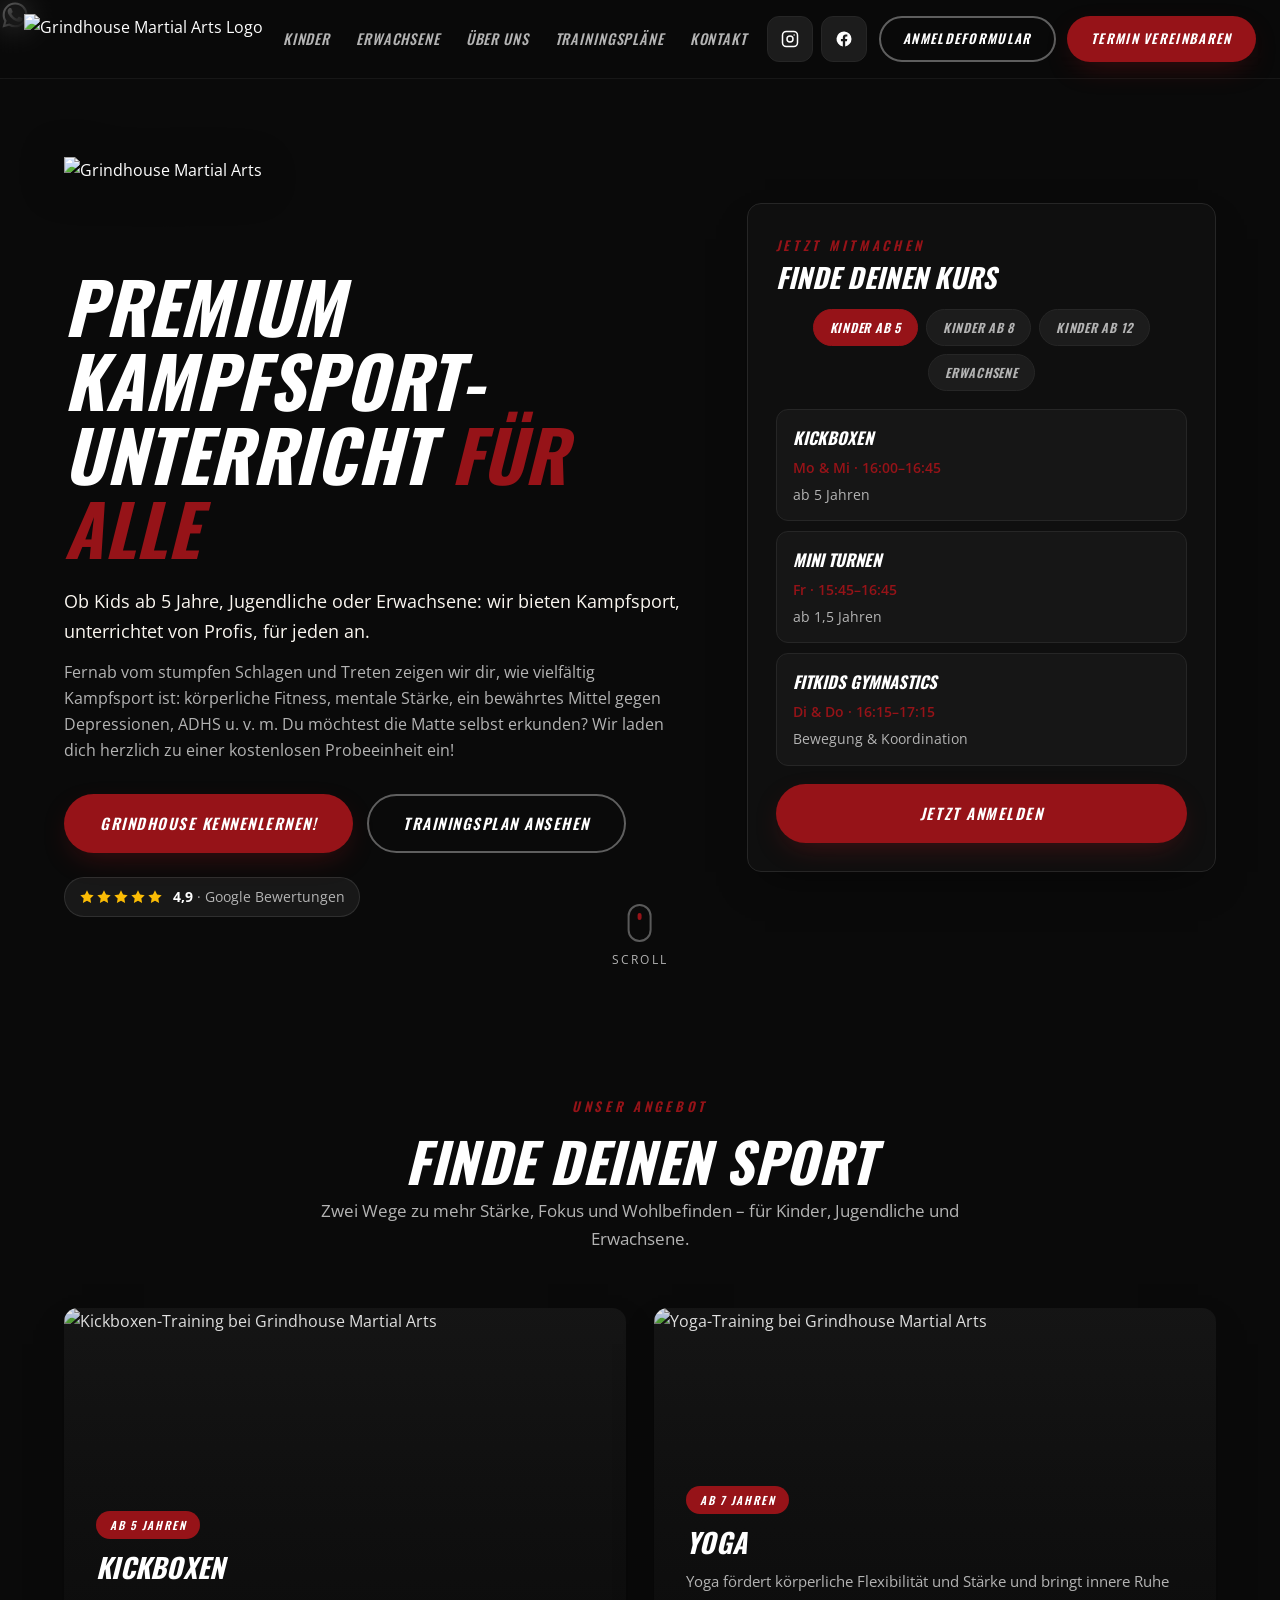
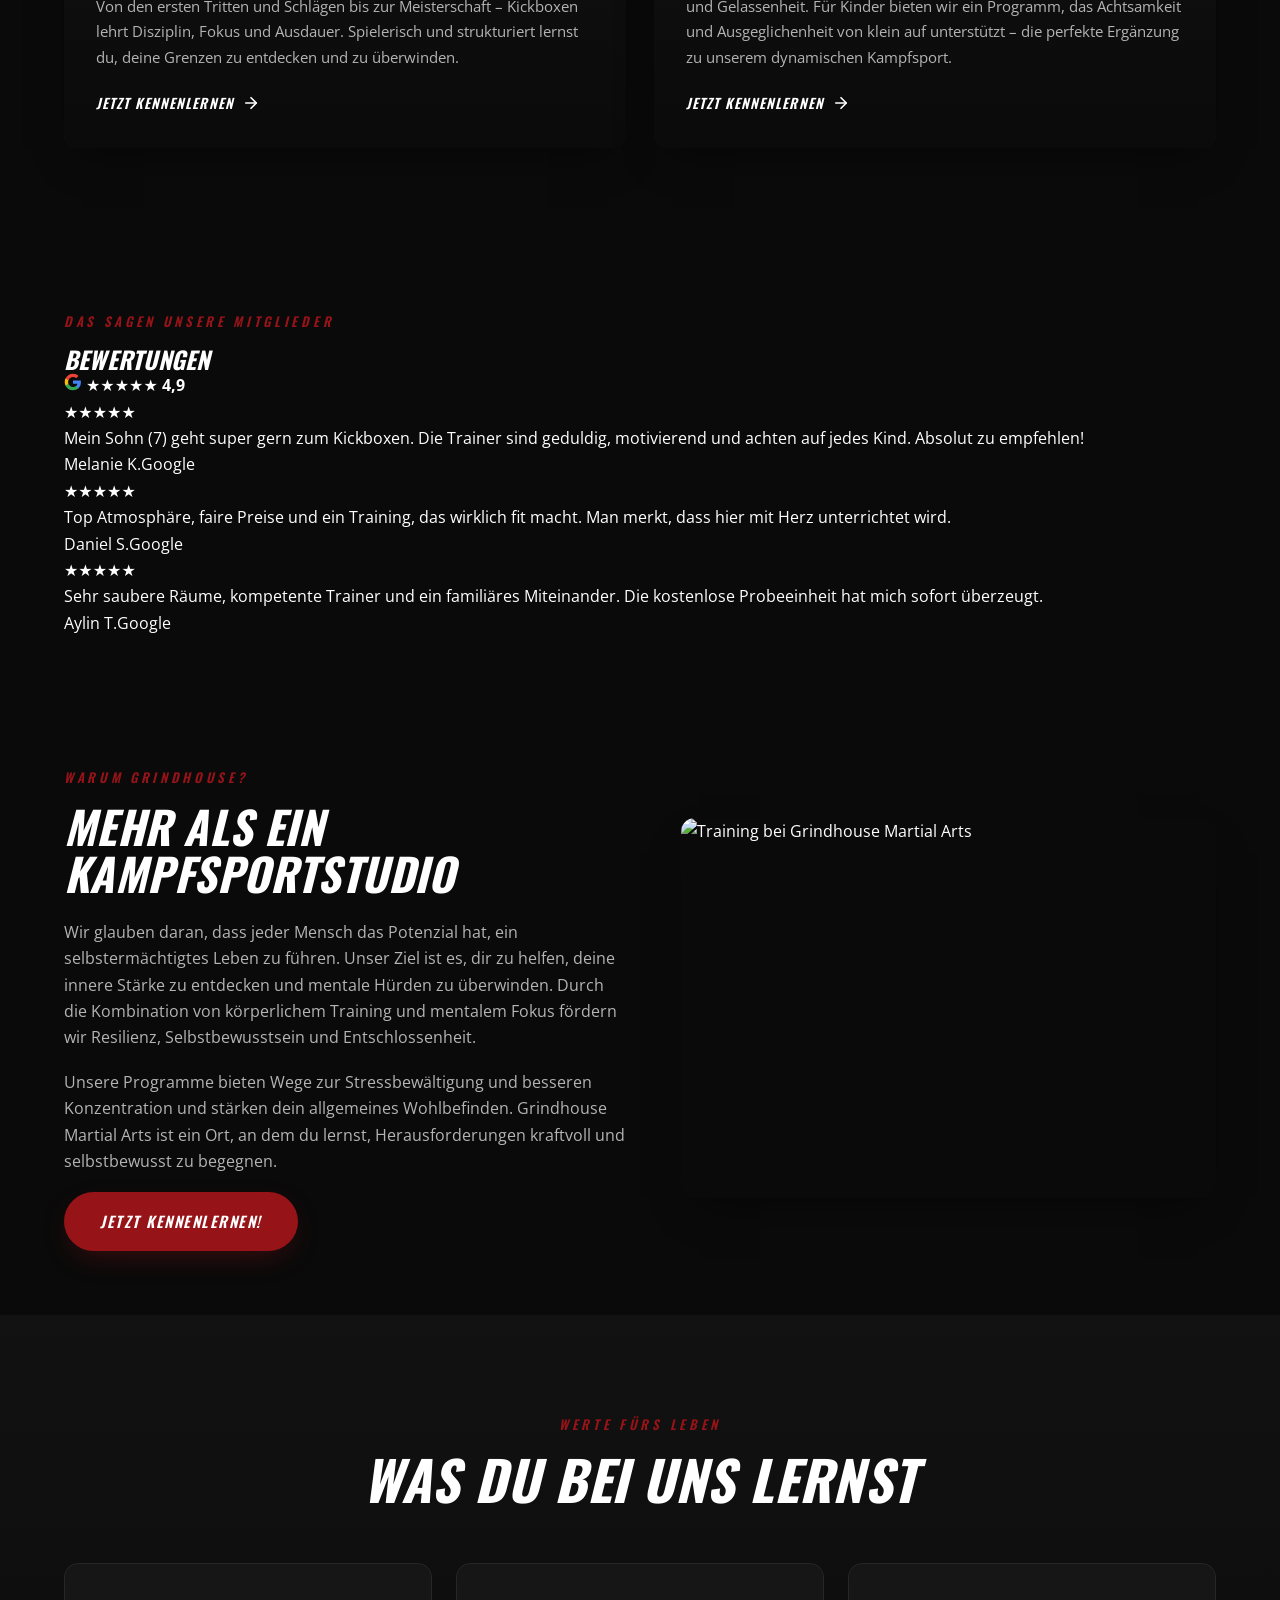
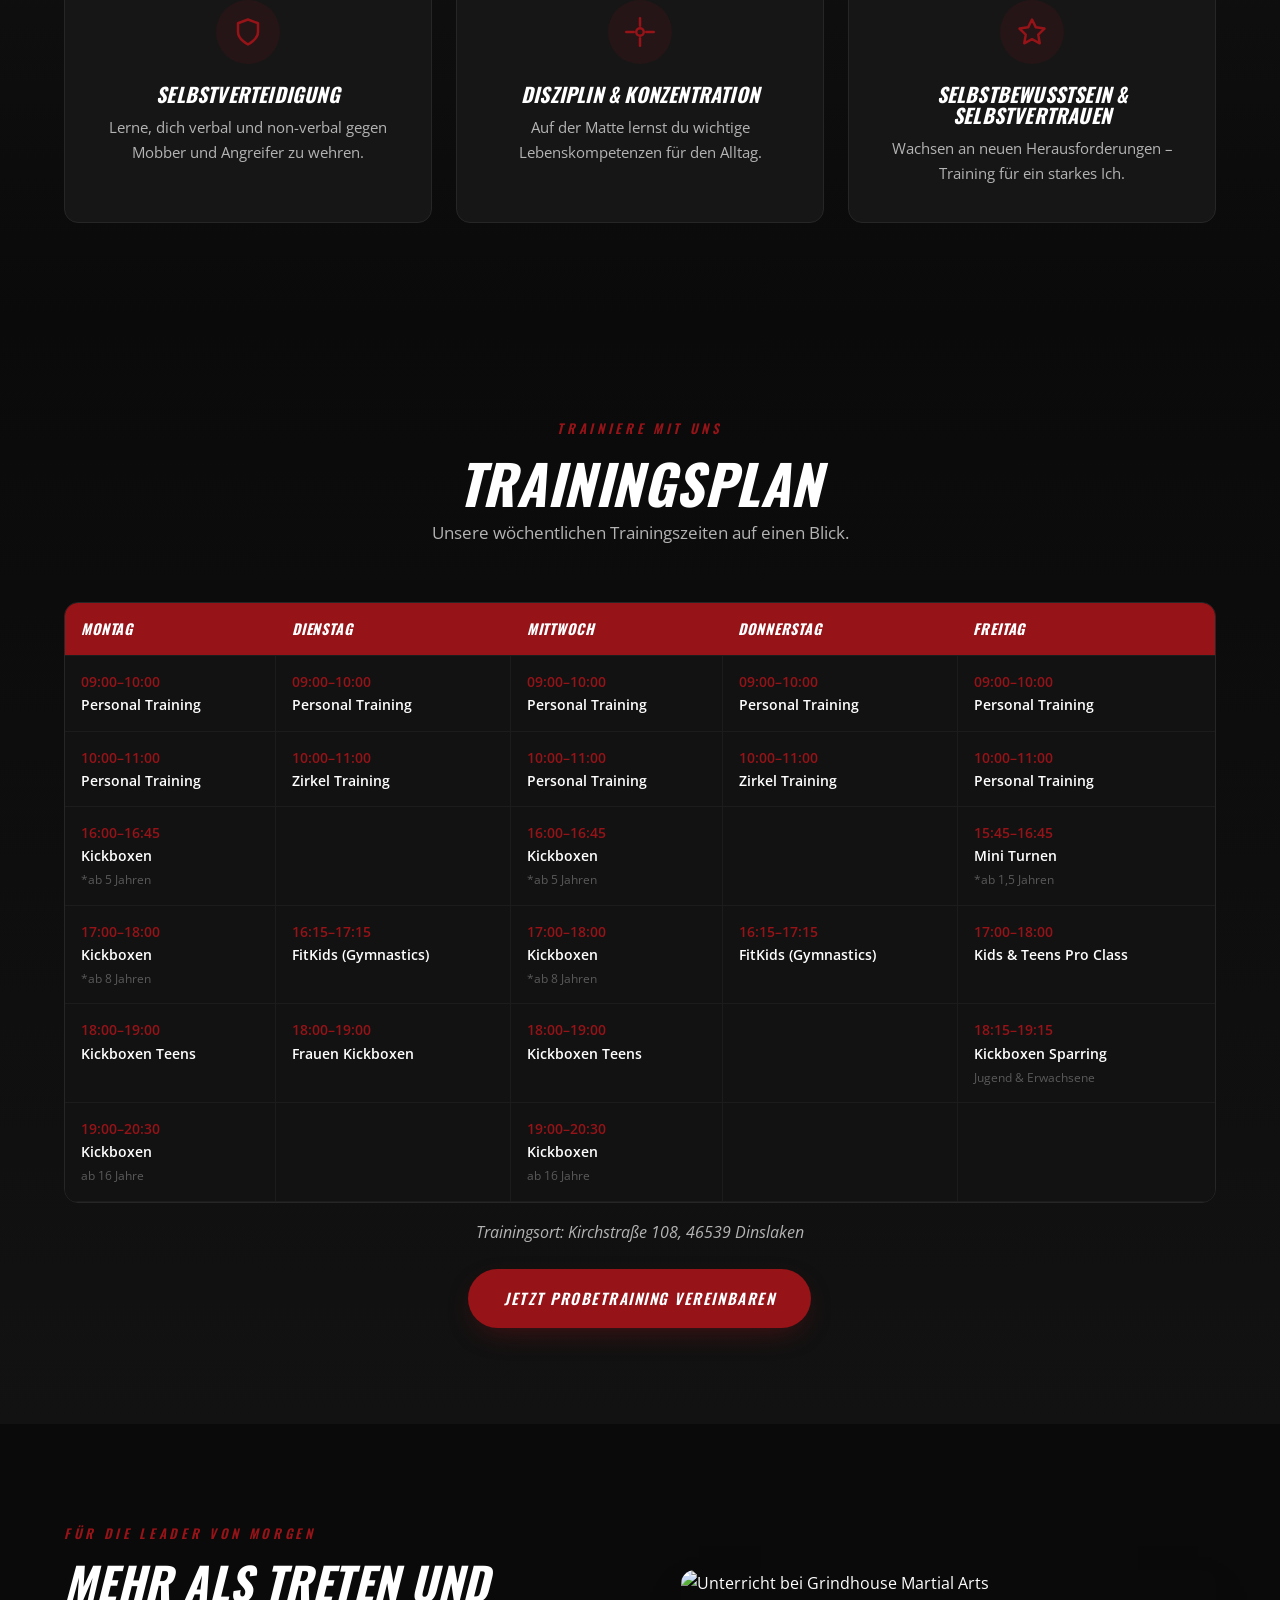
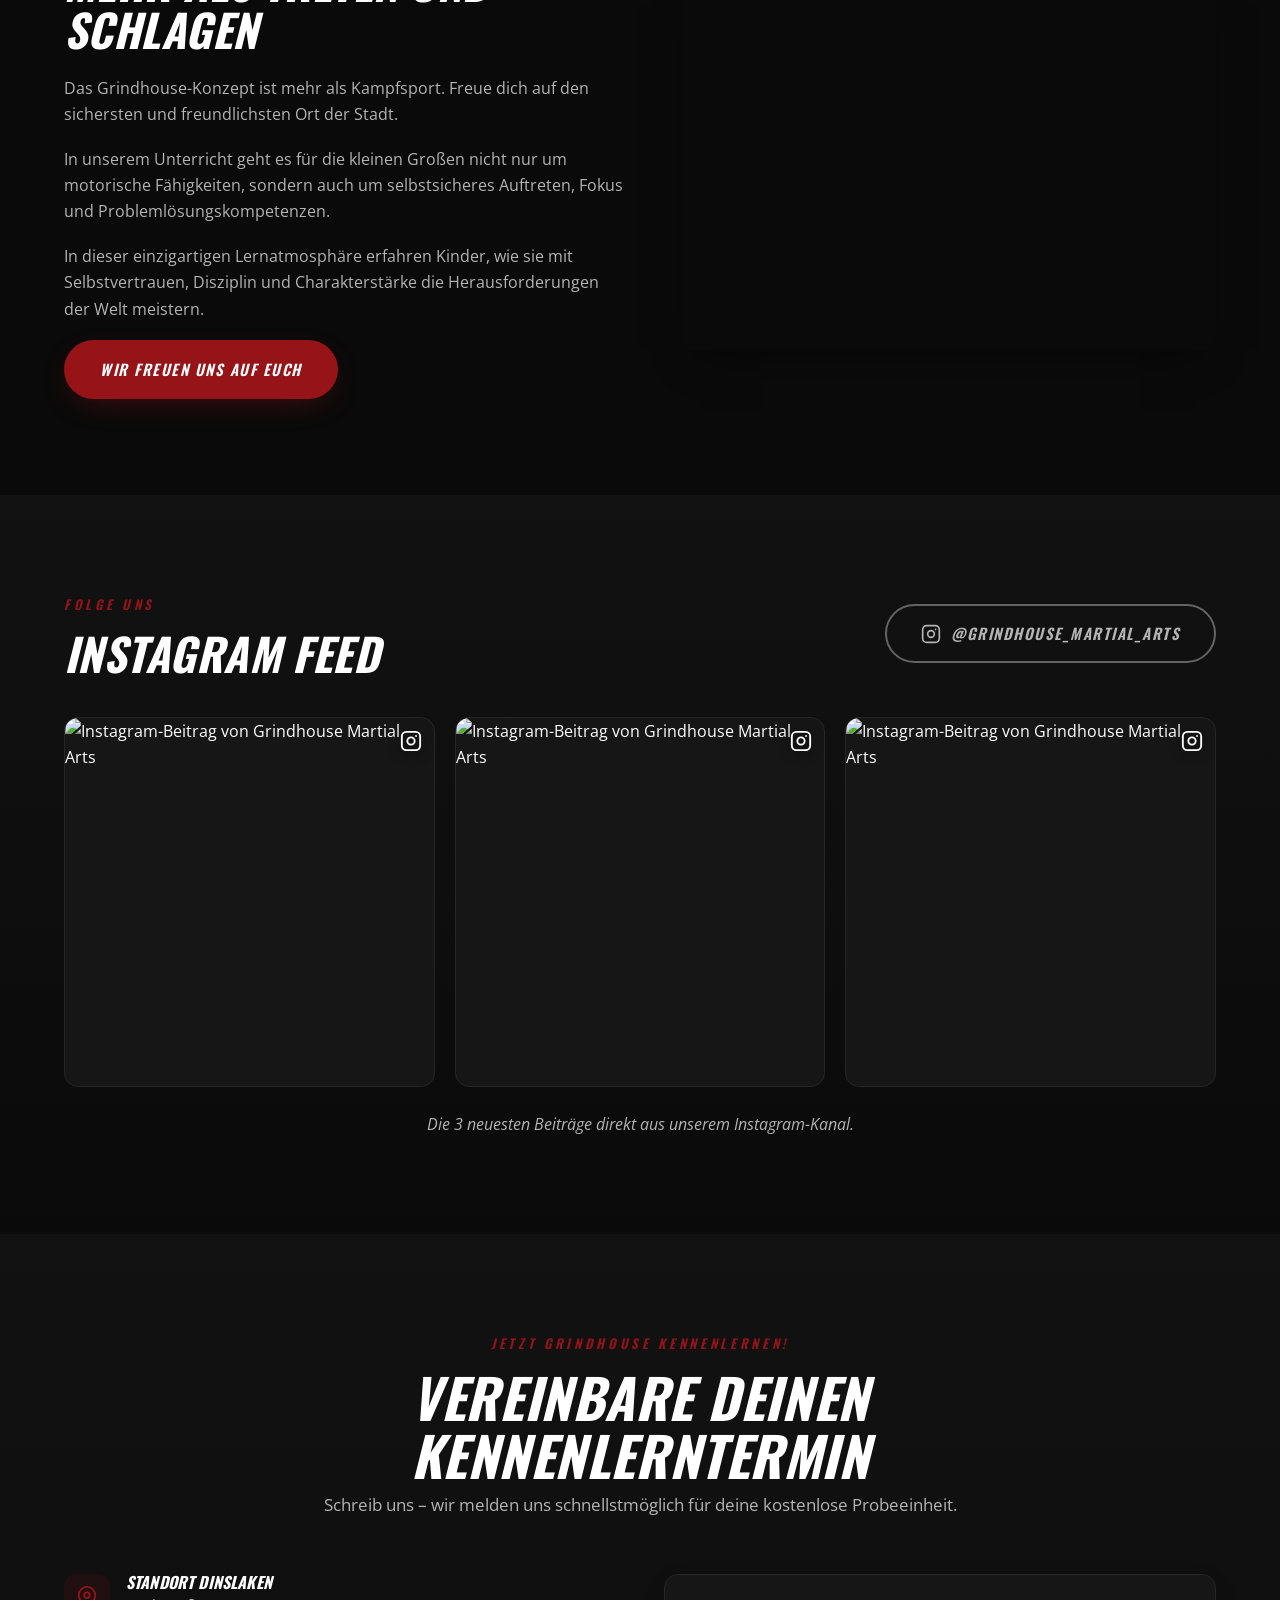
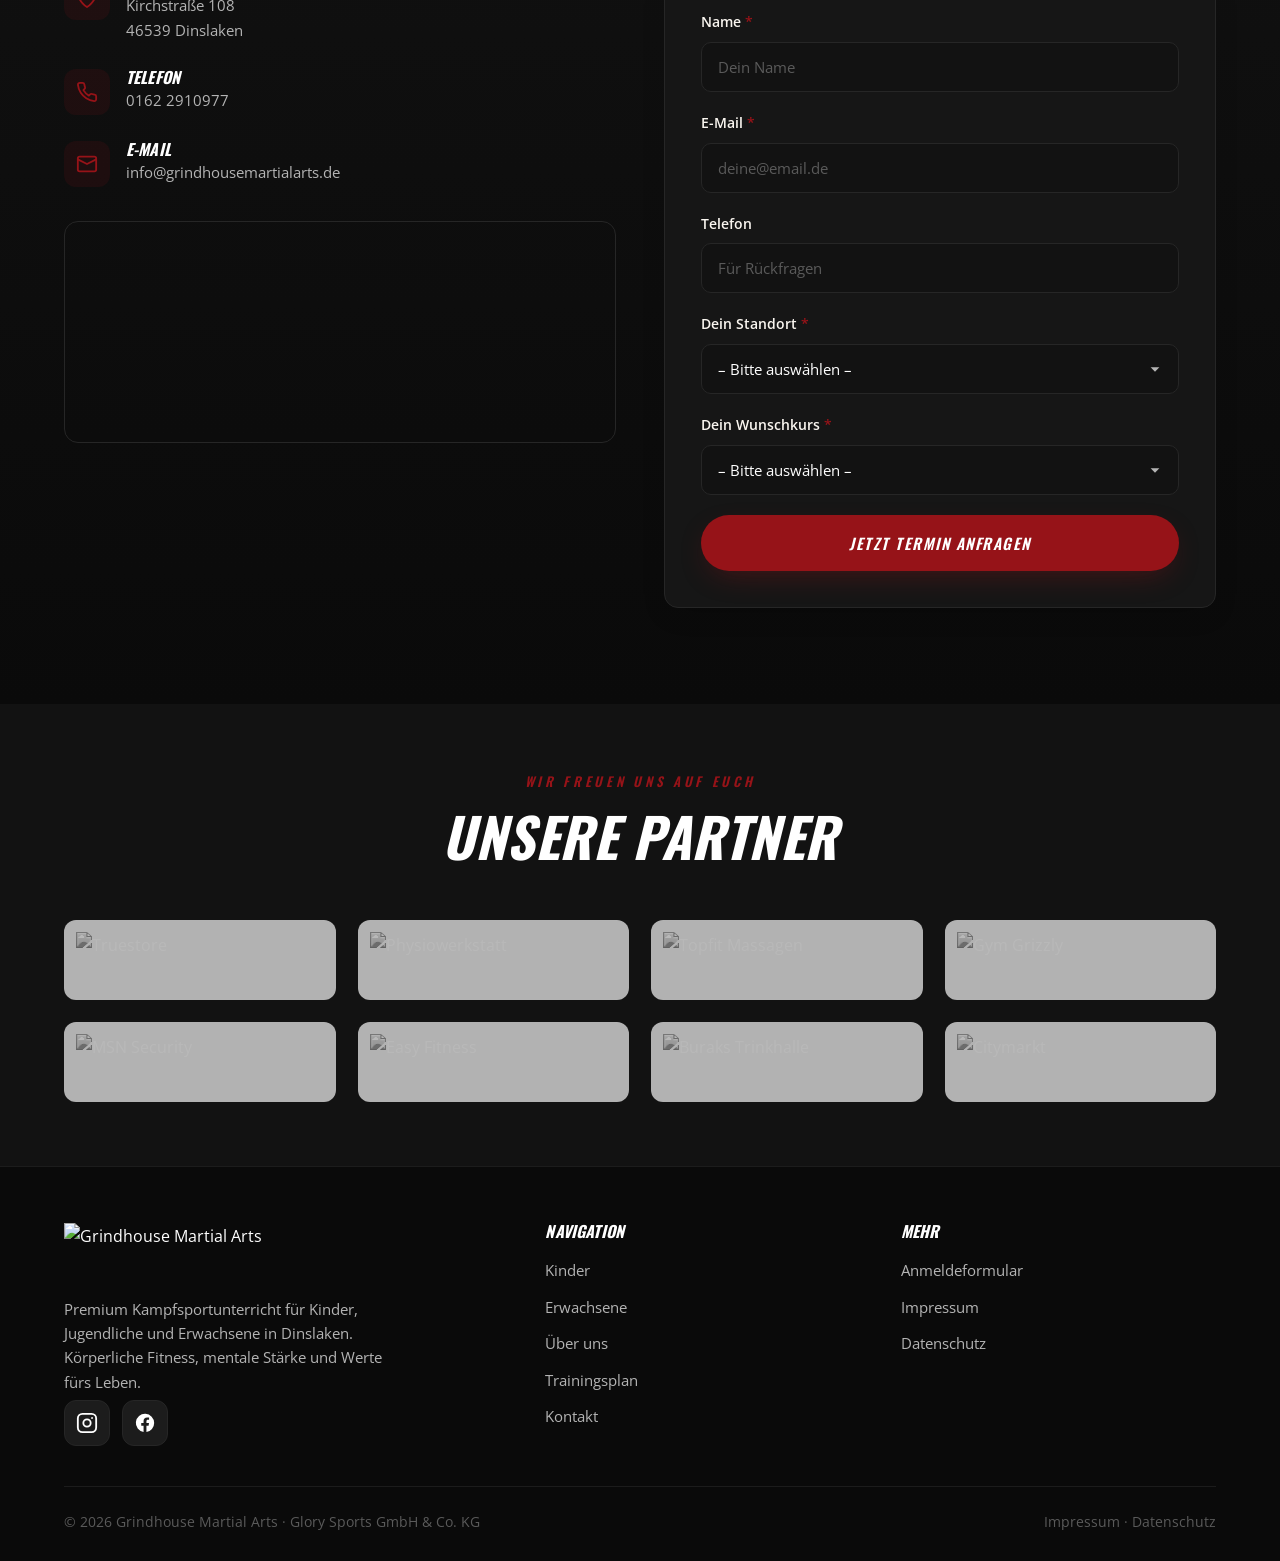
==== commit c6d89f2a: "WhatsApp: Desktop-Button raus, schwebender Mobile-FAB (nur Icon); Bewertungs-Sektion (5★) vor "Mehr " ====
--- a/index.html
+++ b/index.html
@@ -39,10 +39,6 @@
           <svg width="18" height="18" viewBox="0 0 24 24" fill="currentColor"><path d="M22 12a10 10 0 1 0-11.56 9.88v-6.99H7.9V12h2.54V9.8c0-2.5 1.49-3.89 3.78-3.89 1.09 0 2.24.2 2.24.2v2.46h-1.26c-1.24 0-1.63.77-1.63 1.56V12h2.78l-.44 2.89h-2.34v6.99A10 10 0 0 0 22 12z"/></svg>
         </a>
       </div>
-      <a class="btn btn--whatsapp" href="https://wa.me/491622910977" target="_blank" rel="noopener" aria-label="WhatsApp Kontakt">
-        <svg width="18" height="18" viewBox="0 0 24 24" fill="currentColor"><path d="M17.47 14.38c-.3-.15-1.74-.86-2-.95-.27-.1-.46-.15-.66.15-.2.29-.76.95-.93 1.14-.17.2-.34.22-.63.08-.3-.15-1.25-.46-2.38-1.47-.88-.78-1.47-1.75-1.64-2.05-.17-.29-.02-.45.13-.6.13-.13.3-.34.44-.51.15-.17.2-.29.3-.49.1-.2.05-.37-.02-.51-.08-.15-.66-1.59-.9-2.18-.24-.57-.48-.5-.66-.5l-.57-.01c-.2 0-.51.07-.78.37-.27.29-1.02 1-1.02 2.43 0 1.43 1.04 2.82 1.19 3.01.15.2 2.05 3.12 4.96 4.38.69.3 1.23.48 1.65.61.69.22 1.32.19 1.82.12.56-.08 1.74-.71 1.98-1.4.24-.69.24-1.28.17-1.4-.07-.12-.27-.2-.57-.34z"/><path d="M12.04 2C6.58 2 2.13 6.45 2.13 11.91c0 1.75.46 3.46 1.32 4.96L2 22l5.25-1.38a9.9 9.9 0 0 0 4.79 1.22h.01c5.46 0 9.91-4.45 9.91-9.91A9.86 9.86 0 0 0 12.04 2zm0 18.15h-.01a8.2 8.2 0 0 1-4.18-1.15l-.3-.18-3.11.82.83-3.04-.2-.31a8.24 8.24 0 0 1-1.26-4.38c0-4.54 3.7-8.23 8.24-8.23 2.2 0 4.27.86 5.82 2.42a8.18 8.18 0 0 1 2.41 5.82c0 4.54-3.69 8.24-8.23 8.24z"/></svg>
-        WhatsApp
-      </a>
       <a class="btn btn--ghost" href="anmeldeformular.html">Anmeldeformular</a>
       <a class="btn btn--primary" href="#kontakt">Termin vereinbaren</a>
       <button class="nav__burger" aria-label="Menü öffnen" aria-expanded="false">
@@ -57,13 +53,17 @@
     <a href="#ueber-uns">Über uns</a>
     <a href="#trainingsplan">Trainingspläne</a>
     <a href="#kontakt">Kontakt</a>
-    <a class="btn btn--whatsapp" href="https://wa.me/491622910977" target="_blank" rel="noopener">WhatsApp</a>
     <a class="btn btn--primary" href="anmeldeformular.html">Anmeldeformular</a>
     <div class="drawer__socials">
       <a class="social-btn ig" href="https://www.instagram.com/grindhouse_martial_arts/" target="_blank" rel="noopener" aria-label="Instagram"><svg width="22" height="22" viewBox="0 0 24 24" fill="none" stroke="currentColor" stroke-width="2" stroke-linecap="round" stroke-linejoin="round"><rect x="2" y="2" width="20" height="20" rx="5"/><circle cx="12" cy="12" r="4"/><circle cx="17.5" cy="6.5" r="1" fill="currentColor" stroke="none"/></svg></a>
       <a class="social-btn fb" href="https://www.facebook.com/grindhousemartialarts/" target="_blank" rel="noopener" aria-label="Facebook"><svg width="22" height="22" viewBox="0 0 24 24" fill="currentColor"><path d="M22 12a10 10 0 1 0-11.56 9.88v-6.99H7.9V12h2.54V9.8c0-2.5 1.49-3.89 3.78-3.89 1.09 0 2.24.2 2.24.2v2.46h-1.26c-1.24 0-1.63.77-1.63 1.56V12h2.78l-.44 2.89h-2.34v6.99A10 10 0 0 0 22 12z"/></svg></a>
     </div>
   </div>
+
+  <!-- Schwebender WhatsApp-Button (nur Mobile) -->
+  <a class="whatsapp-fab" href="https://wa.me/491622910977" target="_blank" rel="noopener" aria-label="WhatsApp Kontakt">
+    <svg width="30" height="30" viewBox="0 0 24 24" fill="currentColor"><path d="M17.47 14.38c-.3-.15-1.74-.86-2-.95-.27-.1-.46-.15-.66.15-.2.29-.76.95-.93 1.14-.17.2-.34.22-.63.08-.3-.15-1.25-.46-2.38-1.47-.88-.78-1.47-1.75-1.64-2.05-.17-.29-.02-.45.13-.6.13-.13.3-.34.44-.51.15-.17.2-.29.3-.49.1-.2.05-.37-.02-.51-.08-.15-.66-1.59-.9-2.18-.24-.57-.48-.5-.66-.5l-.57-.01c-.2 0-.51.07-.78.37-.27.29-1.02 1-1.02 2.43 0 1.43 1.04 2.82 1.19 3.01.15.2 2.05 3.12 4.96 4.38.69.3 1.23.48 1.65.61.69.22 1.32.19 1.82.12.56-.08 1.74-.71 1.98-1.4.24-.69.24-1.28.17-1.4-.07-.12-.27-.2-.57-.34z"/><path d="M12.04 2C6.58 2 2.13 6.45 2.13 11.91c0 1.75.46 3.46 1.32 4.96L2 22l5.25-1.38a9.9 9.9 0 0 0 4.79 1.22h.01c5.46 0 9.91-4.45 9.91-9.91A9.86 9.86 0 0 0 12.04 2zm0 18.15h-.01a8.2 8.2 0 0 1-4.18-1.15l-.3-.18-3.11.82.83-3.04-.2-.31a8.24 8.24 0 0 1-1.26-4.38c0-4.54 3.7-8.23 8.24-8.23 2.2 0 4.27.86 5.82 2.42a8.18 8.18 0 0 1 2.41 5.82c0 4.54-3.69 8.24-8.23 8.24z"/></svg>
+  </a>
 
   <section class="hero" id="kinder">
     <div class="container hero__grid">
@@ -161,6 +161,37 @@
             </a>
           </div>
         </article>
+      </div>
+    </div>
+  </section>
+
+  <section class="section section--tight reviews">
+    <div class="container">
+      <div class="reviews__head reveal">
+        <span class="eyebrow">Das sagen unsere Mitglieder</span>
+        <h2>Bewertungen</h2>
+        <a class="reviews__badge" href="https://www.google.com/search?q=Grindhouse+Martial+Arts+Dinslaken" target="_blank" rel="noopener" aria-label="Google Bewertungen ansehen">
+          <svg width="18" height="18" viewBox="0 0 24 24" aria-hidden="true"><path fill="#4285F4" d="M22.56 12.25c0-.78-.07-1.53-.2-2.25H12v4.26h5.92a5.06 5.06 0 0 1-2.2 3.32v2.76h3.56c2.08-1.92 3.28-4.74 3.28-8.09z"/><path fill="#34A853" d="M12 23c2.97 0 5.46-.98 7.28-2.66l-3.56-2.76c-.98.66-2.23 1.06-3.72 1.06-2.86 0-5.29-1.93-6.16-4.53H2.18v2.84A11 11 0 0 0 12 23z"/><path fill="#FBBC05" d="M5.84 14.11a6.6 6.6 0 0 1 0-4.22V7.05H2.18a11 11 0 0 0 0 9.9l3.66-2.84z"/><path fill="#EA4335" d="M12 5.38c1.62 0 3.06.56 4.21 1.64l3.15-3.15C17.45 2.09 14.97 1 12 1 7.7 1 3.99 3.47 2.18 7.05l3.66 2.84C6.71 7.3 9.14 5.38 12 5.38z"/></svg>
+          <span class="stars" aria-hidden="true">★★★★★</span>
+          <strong>4,9</strong>
+        </a>
+      </div>
+      <div class="reviews-grid">
+        <figure class="review-card reveal">
+          <div class="review-card__stars" aria-label="5 von 5 Sternen">★★★★★</div>
+          <blockquote>Mein Sohn (7) geht super gern zum Kickboxen. Die Trainer sind geduldig, motivierend und achten auf jedes Kind. Absolut zu empfehlen!</blockquote>
+          <figcaption><span class="review-card__name">Melanie K.</span><span class="review-card__src">Google</span></figcaption>
+        </figure>
+        <figure class="review-card reveal">
+          <div class="review-card__stars" aria-label="5 von 5 Sternen">★★★★★</div>
+          <blockquote>Top Atmosphäre, faire Preise und ein Training, das wirklich fit macht. Man merkt, dass hier mit Herz unterrichtet wird.</blockquote>
+          <figcaption><span class="review-card__name">Daniel S.</span><span class="review-card__src">Google</span></figcaption>
+        </figure>
+        <figure class="review-card reveal">
+          <div class="review-card__stars" aria-label="5 von 5 Sternen">★★★★★</div>
+          <blockquote>Sehr saubere Räume, kompetente Trainer und ein familiäres Miteinander. Die kostenlose Probeeinheit hat mich sofort überzeugt.</blockquote>
+          <figcaption><span class="review-card__name">Aylin T.</span><span class="review-card__src">Google</span></figcaption>
+        </figure>
       </div>
     </div>
   </section>
--- a/assets/style.css
+++ b/assets/style.css
@@ -130,6 +130,14 @@
 .nav__links a:hover::after { width: 100%; }
 .nav__cta { display: flex; gap: 12px; align-items: center; }
 .nav__cta .btn { padding: 10px 22px; font-size: 0.82rem; }
+.nav__socials { display: flex; gap: 8px; align-items: center; }
+.social-btn--sm { width: 38px; height: 38px; border-radius: 10px; }
+.social-btn--sm svg { width: 18px; height: 18px; }
+
+/* WhatsApp button */
+.btn--whatsapp { background: #25d366; color: #062e16; }
+.btn--whatsapp:hover { background: #1ebe5a; box-shadow: 0 12px 30px -12px rgba(37,211,102,0.6); }
+.btn--whatsapp svg { width: 18px; height: 18px; }
 .nav__burger {
   display: none; background: none; border: 0; cursor: pointer; padding: 8px;
   width: 44px; height: 44px; flex-direction: column; gap: 5px; justify-content: center; align-items: center;
@@ -164,13 +172,32 @@
     linear-gradient(180deg, rgba(10,10,10,0.55) 0%, rgba(10,10,10,0.82) 60%, var(--dark) 100%),
     url("https://www.grindhousemartialarts.de/wp-content/uploads/2024/10/Grindhouse-17-scaled.jpg") center 28% / cover no-repeat fixed;
 }
-.hero__inner { max-width: 760px; }
+.hero__grid { display: grid; grid-template-columns: 1.15fr 0.85fr; gap: 48px; align-items: center; width: 100%; }
+.hero__inner { max-width: 680px; }
 .hero__brandmark { height: 86px; width: auto; margin-bottom: 26px; filter: drop-shadow(0 6px 20px rgba(0,0,0,0.5)); }
-.hero h1 { font-size: clamp(2.6rem, 7vw, 5rem); margin-bottom: 22px; }
+.hero h1 { font-size: clamp(2.4rem, 5.5vw, 4.4rem); margin-bottom: 22px; }
 .hero h1 .accent { color: var(--red); }
-.hero__lead { font-size: 1.15rem; color: var(--cream); margin-bottom: 14px; max-width: 620px; }
-.hero__sub { font-size: 1rem; color: var(--gray-300); margin-bottom: 34px; max-width: 600px; }
+.hero__lead { font-size: 1.12rem; color: var(--cream); margin-bottom: 14px; max-width: 620px; }
+.hero__sub { font-size: 0.98rem; color: var(--gray-300); margin-bottom: 30px; max-width: 600px; }
 .hero__actions { display: flex; gap: 14px; flex-wrap: wrap; }
+
+/* Google reviews — schlicht & dezent */
+.hero__reviews { display: inline-flex; align-items: center; gap: 10px; margin-top: 24px; padding: 8px 14px; border-radius: var(--pill); background: rgba(255,255,255,0.06); border: 1px solid rgba(255,255,255,0.1); }
+.hero__reviews .stars { display: inline-flex; gap: 1px; }
+.hero__reviews-text { font-size: 0.85rem; color: var(--gray-300); }
+.hero__reviews-text strong { color: var(--white); }
+
+/* Hero course finder card */
+.hero__finder {
+  background: rgba(18,18,18,0.82); backdrop-filter: blur(10px); -webkit-backdrop-filter: blur(10px);
+  border: 1px solid var(--gray-700); border-radius: var(--radius); padding: 28px; box-shadow: var(--shadow-card);
+}
+.hero__finder .eyebrow { margin-bottom: 6px; }
+.hero__finder h2 { font-size: 1.7rem; margin-bottom: 18px; }
+.hero__finder .filter-tabs { margin-bottom: 18px; gap: 8px; }
+.hero__finder .filter-tab { padding: 8px 16px; font-size: 0.78rem; }
+.hero__finder .course-list { grid-template-columns: 1fr; gap: 10px; }
+.hero__finder .course-pill { padding: 14px 16px; }
 .hero__scroll {
   position: absolute; left: 50%; bottom: 28px; transform: translateX(-50%);
   display: flex; flex-direction: column; align-items: center; gap: 8px;
@@ -392,9 +419,16 @@
 .prose a { color: var(--red); }
 .prose a:hover { text-decoration: underline; }
 
+/* drawer socials (mobile) */
+.drawer__socials { display: flex; gap: 14px; margin-top: 20px; }
+
 /* ---------- Responsive ---------- */
+@media (max-width: 1100px) {
+  .hero__grid { grid-template-columns: 1fr; gap: 36px; }
+  .hero__finder { max-width: 560px; }
+}
 @media (max-width: 980px) {
-  .nav__links, .nav__cta .btn--ghost { display: none; }
+  .nav__links, .nav__cta .btn--ghost, .nav__socials, .nav__cta .btn--whatsapp { display: none; }
   .nav__burger { display: flex; }
   .split { grid-template-columns: 1fr; gap: 32px; }
   .split--rev .split__media { order: 0; }
@@ -404,6 +438,8 @@
 }
 @media (max-width: 720px) {
   .section { padding: 72px 0; }
+  .hero { min-height: auto; padding: 110px 0 64px; }
+  .hero__finder { padding: 22px; }
   .offer-grid { grid-template-columns: 1fr; }
   .values { grid-template-columns: 1fr; }
   .ig-grid { grid-template-columns: 1fr 1fr; }
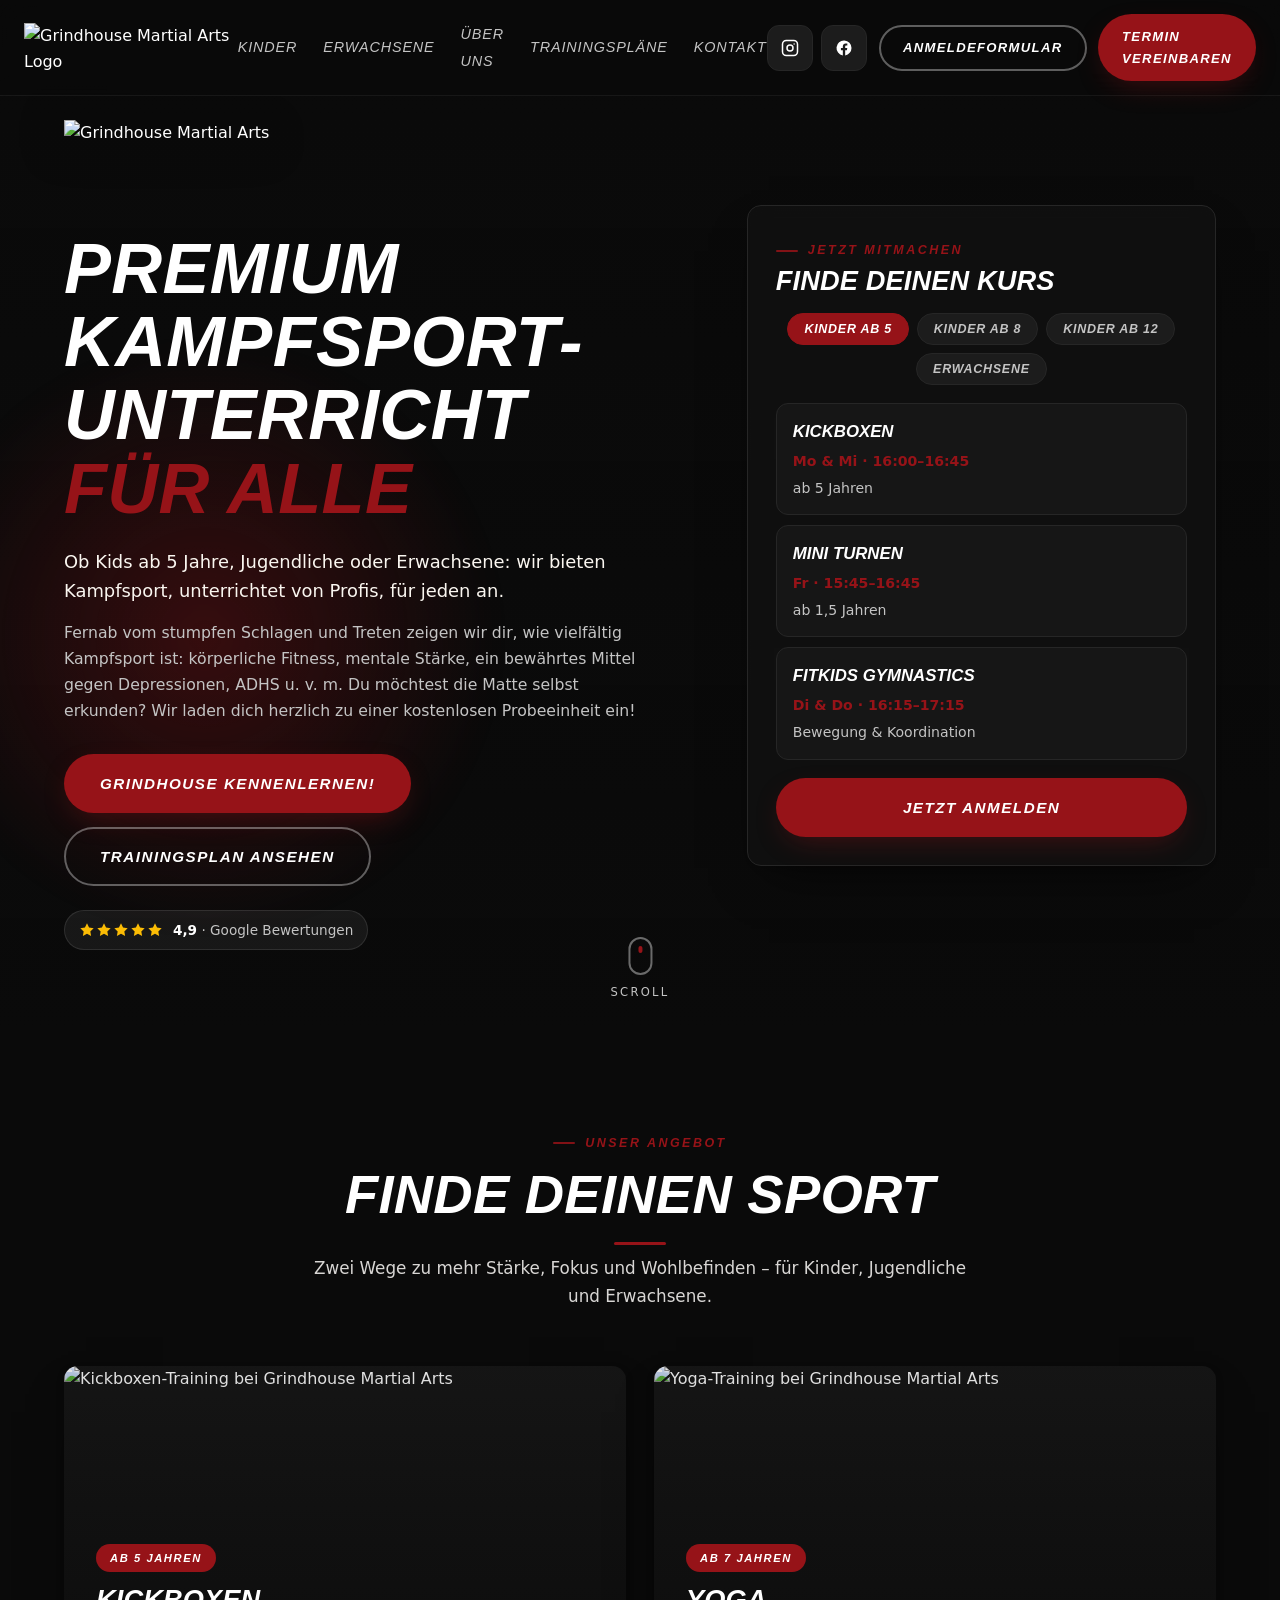
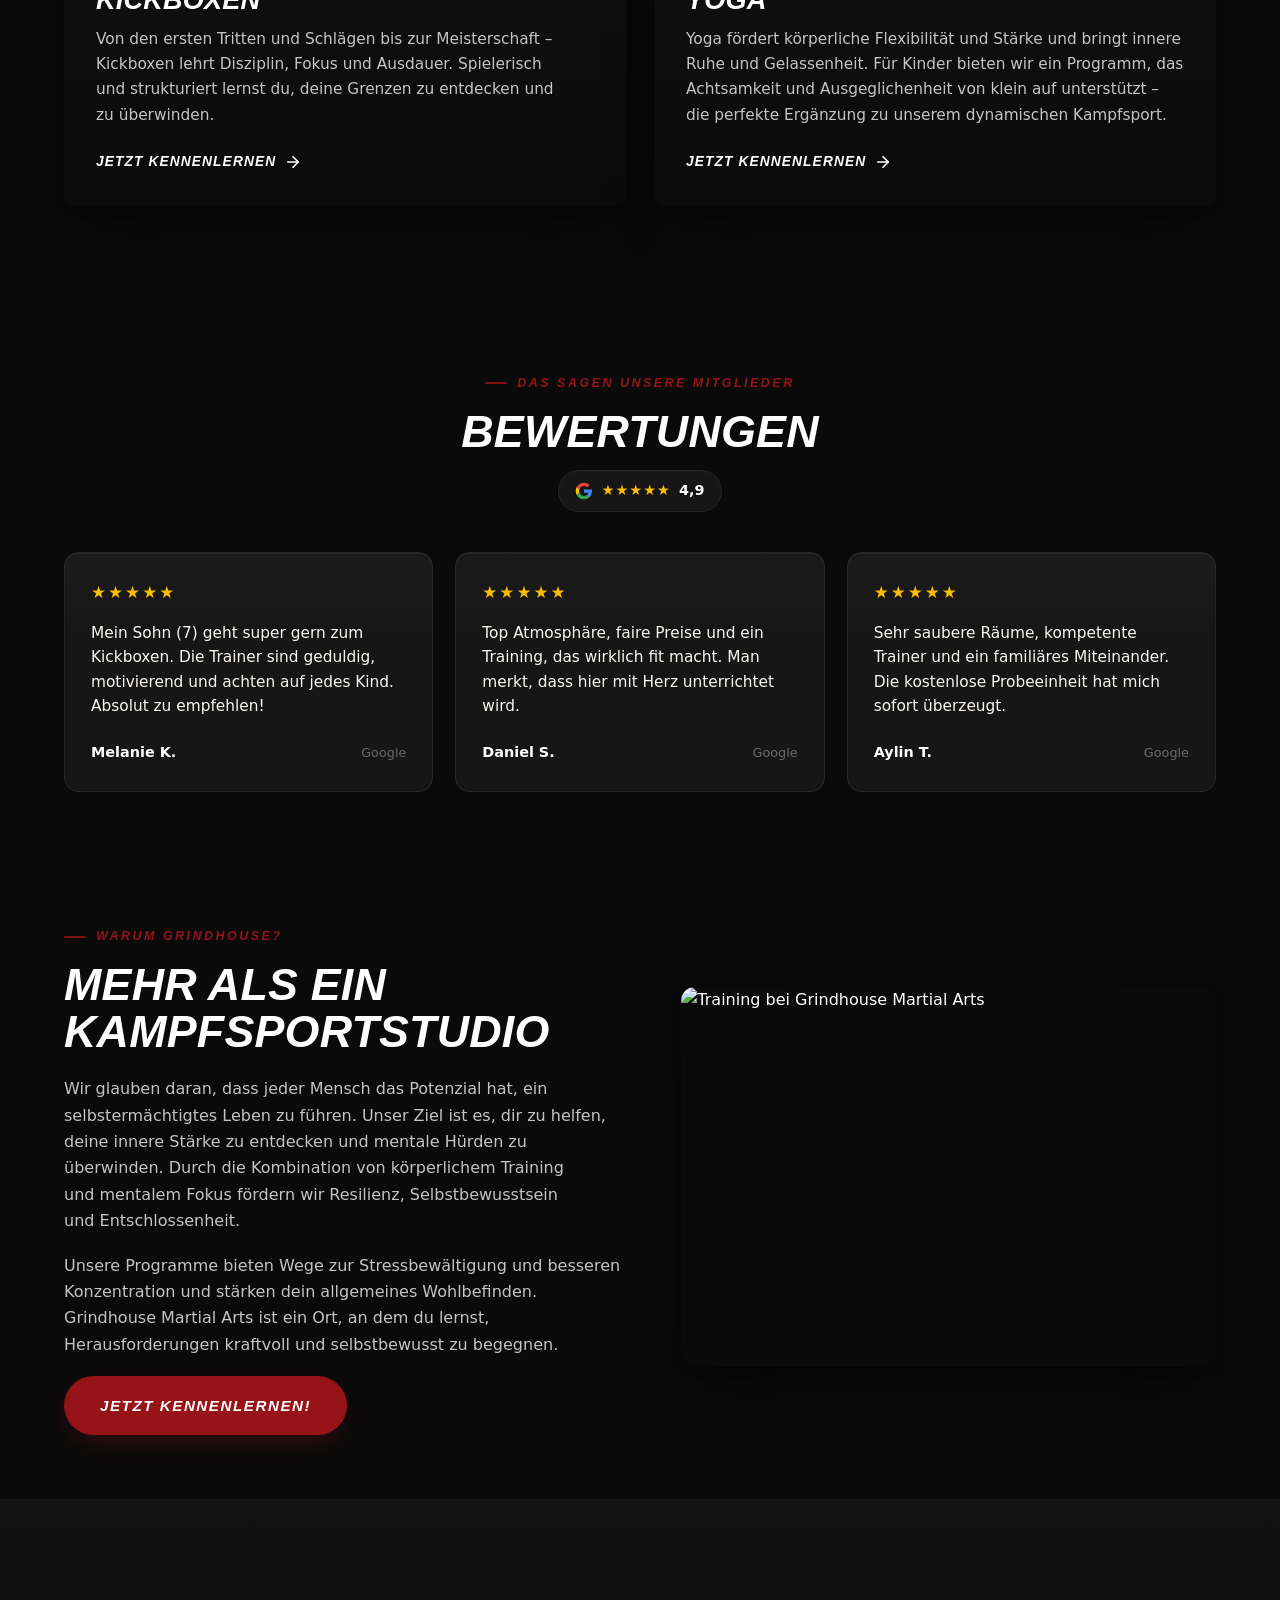
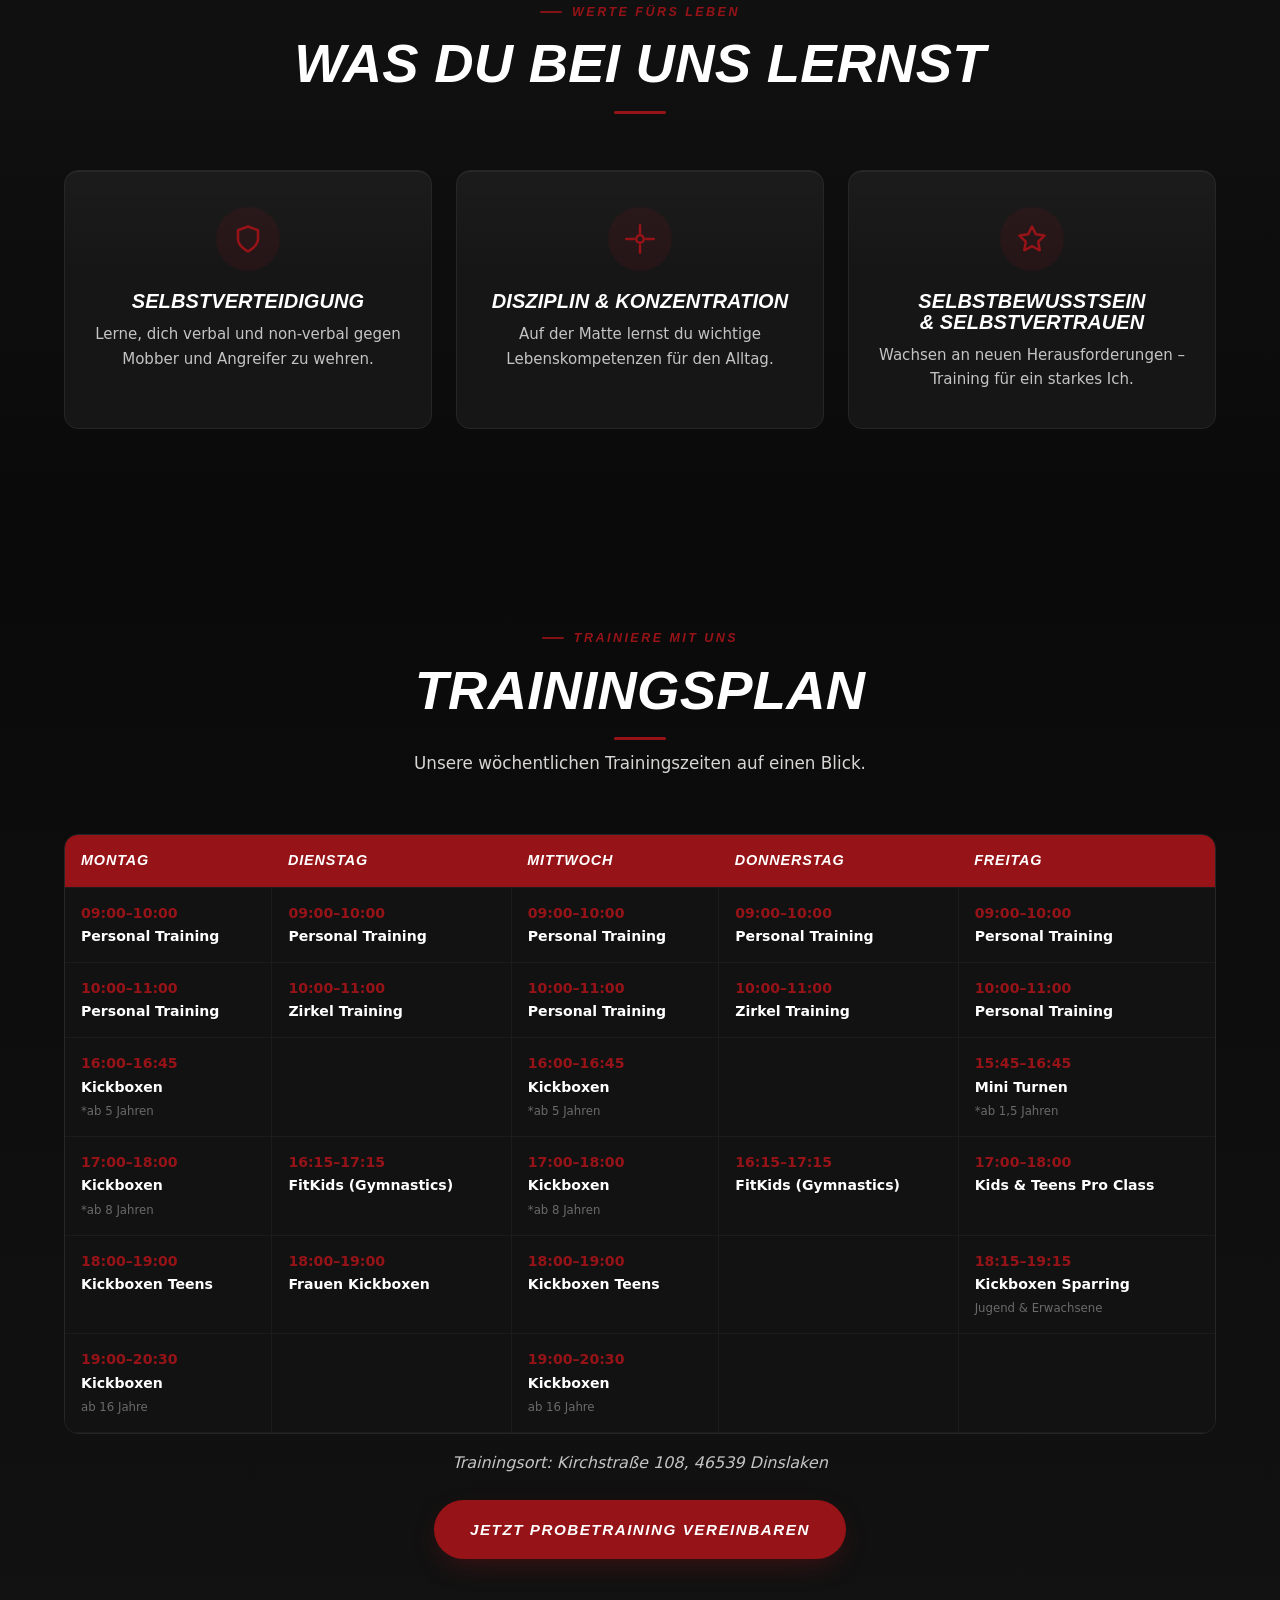
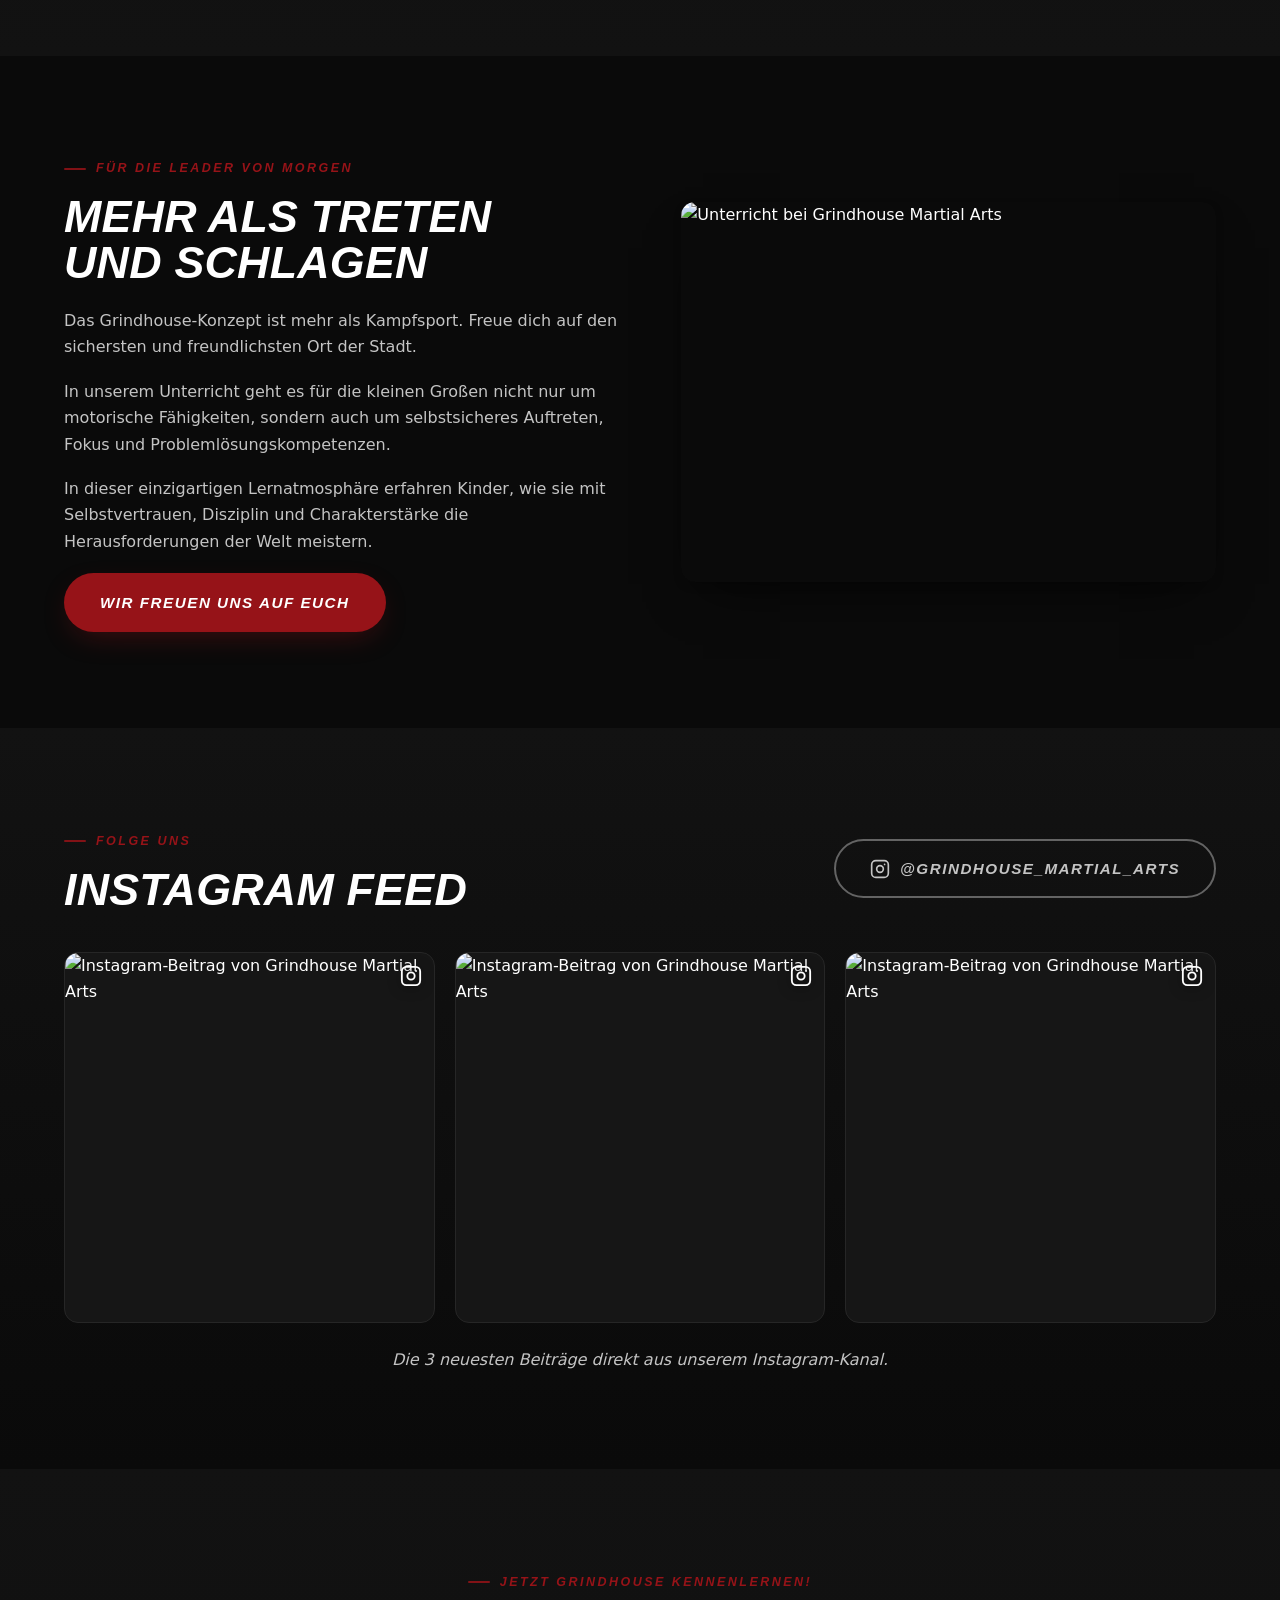
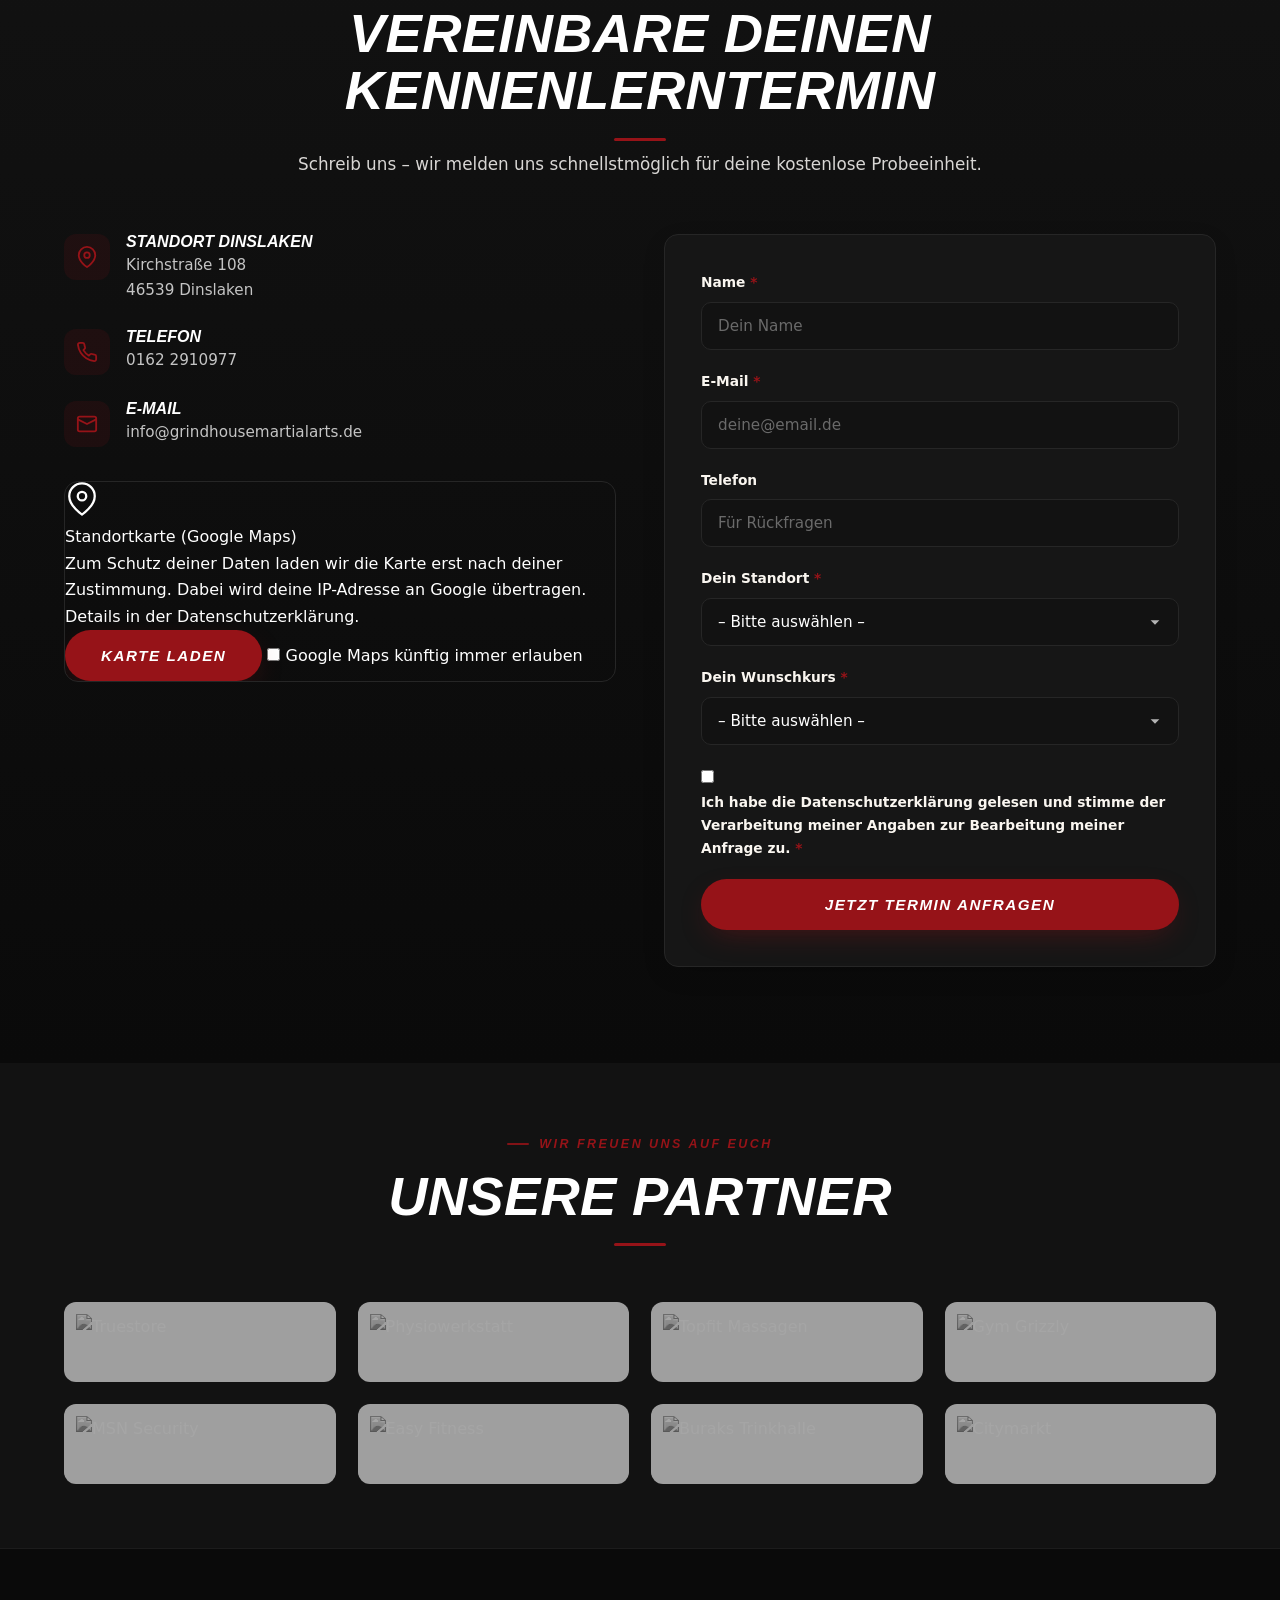
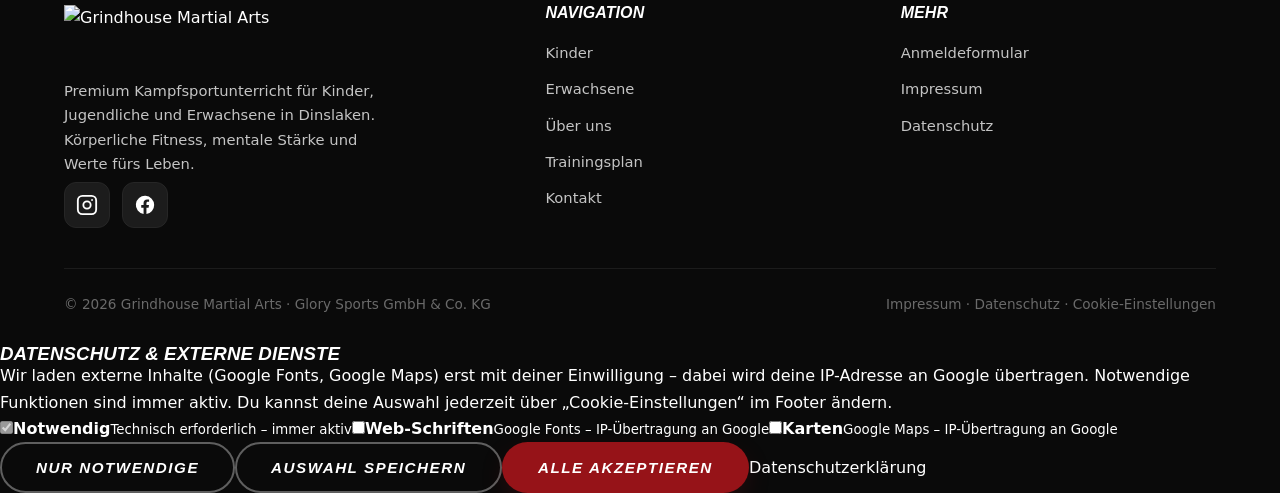
==== commit 7a0b3893: "DSGVO: index.html — Fonts einwilligungsbasiert, Google Maps Zwei-Klick-Platzhalter, Kontaktformular-" ====
--- a/index.html
+++ b/index.html
@@ -10,9 +10,7 @@
   <meta property="og:image" content="https://www.grindhousemartialarts.de/wp-content/uploads/2023/02/Logo-Website.png" />
   <meta property="og:type" content="website" />
   <link rel="icon" href="https://www.grindhousemartialarts.de/wp-content/uploads/2023/02/cropped-Logo-Website-270x270.png" />
-  <link rel="preconnect" href="https://fonts.googleapis.com" />
-  <link rel="preconnect" href="https://fonts.gstatic.com" crossorigin />
-  <link href="https://fonts.googleapis.com/css2?family=Oswald:ital,wght@0,400;0,500;0,600;0,700;1,400;1,500;1,600;1,700&family=Open+Sans:wght@400;500;600;700&display=swap" rel="stylesheet" />
+  <!-- Google Fonts werden aus Datenschutzgründen (DSGVO) erst nach Einwilligung geladen (siehe assets/consent.js). Ohne Einwilligung greift der Fallback im CSS. -->
   <link rel="stylesheet" href="assets/style.css" />
 </head>
 <body>
@@ -386,8 +384,14 @@
             <span class="info-row__icon"><svg width="22" height="22" viewBox="0 0 24 24" fill="none" stroke="currentColor" stroke-width="2" stroke-linecap="round" stroke-linejoin="round"><rect x="2" y="4" width="20" height="16" rx="2"/><path d="m22 7-10 5L2 7"/></svg></span>
             <div><h4>E-Mail</h4><p><a href="mailto:info@grindhousemartialarts.de">info@grindhousemartialarts.de</a></p></div>
           </div>
-          <div class="map-embed">
-            <iframe title="Standort Grindhouse Martial Arts" loading="lazy" referrerpolicy="no-referrer-when-downgrade" src="https://www.google.com/maps/embed?pb=!1m18!1m12!1m3!1d2480.174745683571!2d6.7733359517434995!3d51.565029979544754!2m3!1f0!2f0!3f0!3m2!1i1024!2i768!4f13.1!3m3!1m2!1s0x47b8947c507be061%3A0x63f3dea4be267e2c!2sKirchstra%C3%9Fe%20108%2C%2046539%20Dinslaken!5e0!3m2!1sde!2sde!4v1643293712251!5m2!1sde!2sde"></iframe>
+          <div class="map-embed" data-map data-title="Standort Grindhouse Martial Arts" data-src="https://www.google.com/maps/embed?pb=!1m18!1m12!1m3!1d2480.174745683571!2d6.7733359517434995!3d51.565029979544754!2m3!1f0!2f0!3f0!3m2!1i1024!2i768!4f13.1!3m3!1m2!1s0x47b8947c507be061%3A0x63f3dea4be267e2c!2sKirchstra%C3%9Fe%20108%2C%2046539%20Dinslaken!5e0!3m2!1sde!2sde!4v1643293712251!5m2!1sde!2sde">
+            <div class="map-consent">
+              <svg width="34" height="34" viewBox="0 0 24 24" fill="none" stroke="currentColor" stroke-width="1.6" stroke-linecap="round" stroke-linejoin="round" aria-hidden="true"><path d="M21 10c0 7-9 13-9 13s-9-6-9-13a9 9 0 0 1 18 0z"/><circle cx="12" cy="10" r="3"/></svg>
+              <p class="map-consent__title">Standortkarte (Google Maps)</p>
+              <p class="map-consent__note">Zum Schutz deiner Daten laden wir die Karte erst nach deiner Zustimmung. Dabei wird deine IP-Adresse an Google übertragen. Details in der <a href="datenschutz.html">Datenschutzerklärung</a>.</p>
+              <button type="button" class="btn btn--primary map-consent__btn">Karte laden</button>
+              <label class="map-consent__remember"><input type="checkbox" class="map-remember" /> Google Maps künftig immer erlauben</label>
+            </div>
           </div>
         </div>
         <form class="form-card" data-stub data-success="Vielen Dank! Wir melden uns schnellstmöglich für deinen Kennenlerntermin." novalidate>
@@ -420,6 +424,10 @@
               <option>Kinder ab 12 Jahren</option>
               <option>Erwachsene</option>
             </select>
+          </div>
+          <div class="form-group form-group--consent">
+            <input type="checkbox" id="dsgvo-kontakt" name="dsgvo" required />
+            <label for="dsgvo-kontakt">Ich habe die <a href="datenschutz.html">Datenschutzerklärung</a> gelesen und stimme der Verarbeitung meiner Angaben zur Bearbeitung meiner Anfrage zu. <span class="req">*</span></label>
           </div>
           <button class="btn btn--primary btn--block" type="submit">Jetzt Termin anfragen</button>
           <div class="form-msg" role="alert" aria-live="polite"></div>
@@ -480,11 +488,12 @@
       </div>
       <div class="footer__bottom">
         <span>&copy; <span data-year>2026</span> Grindhouse Martial Arts · Glory Sports GmbH &amp; Co. KG</span>
-        <span><a href="impressum.html">Impressum</a> · <a href="datenschutz.html">Datenschutz</a></span>
+        <span><a href="impressum.html">Impressum</a> · <a href="datenschutz.html">Datenschutz</a> · <a href="#" data-consent-open>Cookie-Einstellungen</a></span>
       </div>
     </div>
   </footer>
 
+  <script src="assets/consent.js" defer></script>
   <script src="assets/app.js" defer></script>
   <script src="assets/instagram-feed.js" defer></script>
 </body>
--- a/assets/style.css
+++ b/assets/style.css
@@ -13,17 +13,20 @@
   --gray-850: #161616;
   --gray-800: #1c1c1c;
   --gray-700: #262626;
-  --gray-500: #5a5a5a;
-  --gray-300: #b4b4b4;
+  --gray-500: #6a6a6a;
+  --gray-300: #c4c4c4;
+  --ink-2: #d8d6d4;
   --cream: #faf6f0;
   --white: #ffffff;
 
   --maxw: 1200px;
   --radius: 14px;
   --pill: 100px;
-  --shadow-card: 0 18px 40px -18px rgba(0, 0, 0, 0.6);
+  --shadow-card: 0 24px 50px -22px rgba(0, 0, 0, 0.7), 0 4px 14px -8px rgba(0, 0, 0, 0.5);
   --shadow-soft: 0 8px 30px -12px rgba(0, 0, 0, 0.35);
+  --hairline: inset 0 1px 0 rgba(255, 255, 255, 0.06);
   --ease: cubic-bezier(0.22, 1, 0.36, 1);
+  --ease-expo: cubic-bezier(0.16, 1, 0.3, 1);
 
   --font-display: "Oswald", "Arial Narrow", sans-serif;
   --font-body: "Open Sans", system-ui, -apple-system, sans-serif;
@@ -50,10 +53,13 @@
   font-family: var(--font-display);
   font-style: italic;
   font-weight: 700;
-  line-height: 1.05;
-  letter-spacing: 0.01em;
+  line-height: 1.04;
+  letter-spacing: 0.005em;
   text-transform: uppercase;
-}
+  text-wrap: balance;
+}
+
+p { text-wrap: pretty; }
 
 .container { width: 100%; max-width: var(--maxw); margin: 0 auto; padding: 0 24px; }
 
@@ -62,18 +68,30 @@
   font-style: italic;
   font-weight: 600;
   text-transform: uppercase;
-  letter-spacing: 0.28em;
-  font-size: 0.82rem;
+  letter-spacing: 0.2em;
+  font-size: 0.78rem;
   color: var(--red);
-  display: inline-block;
+  display: inline-flex;
+  align-items: center;
+  gap: 10px;
   margin-bottom: 14px;
 }
+.eyebrow::before {
+  content: ""; width: 22px; height: 2px; background: var(--red); border-radius: 2px;
+  opacity: 0.85;
+}
+.section__head .eyebrow { justify-content: center; }
 
 .section { padding: 96px 0; position: relative; }
 .section--tight { padding: 64px 0; }
 .section__head { max-width: 720px; margin: 0 auto 56px; text-align: center; }
-.section__head h2 { font-size: clamp(2rem, 5vw, 3.4rem); margin-bottom: 8px; }
-.section__head p { color: var(--gray-300); font-size: 1.05rem; }
+.section__head h2 { font-size: clamp(2rem, 5vw, 3.4rem); margin-bottom: 10px; }
+.section__head p { color: var(--ink-2); font-size: 1.05rem; }
+/* faint brand-tinted accent line under centered section titles */
+.section__head h2::after {
+  content: ""; display: block; width: 52px; height: 3px; margin: 18px auto 0;
+  background: var(--red); border-radius: 3px;
+}
 
 /* ---------- Buttons ---------- */
 .btn {
@@ -95,9 +113,9 @@
   will-change: transform;
 }
 .btn:hover { transform: translateY(-2px); }
-.btn:active { transform: translateY(0); }
+.btn:active { transform: translateY(0) scale(0.98); }
 .btn--primary { background: var(--red); color: var(--white); box-shadow: 0 10px 30px -10px var(--red-glow); }
-.btn--primary:hover { background: var(--red-hover); box-shadow: 0 16px 38px -10px var(--red-glow); }
+.btn--primary:hover { background: var(--red-hover); box-shadow: 0 18px 44px -12px var(--red-glow), 0 0 0 1px rgba(255,255,255,0.08) inset; }
 .btn--ghost { background: transparent; color: var(--white); border-color: rgba(255, 255, 255, 0.35); }
 .btn--ghost:hover { border-color: var(--white); background: rgba(255, 255, 255, 0.06); }
 .btn--block { width: 100%; justify-content: center; }
@@ -166,12 +184,20 @@
 /* ---------- Hero ---------- */
 .hero {
   position: relative; min-height: 100vh; min-height: 100dvh;
-  display: flex; align-items: center;
+  display: flex; align-items: center; overflow: hidden;
   padding: 120px 0 80px;
   background:
     linear-gradient(180deg, rgba(10,10,10,0.55) 0%, rgba(10,10,10,0.82) 60%, var(--dark) 100%),
     url("https://www.grindhousemartialarts.de/wp-content/uploads/2024/10/Grindhouse-17-scaled.jpg") center 28% / cover no-repeat fixed;
 }
+/* warm brand glow anchoring the hero copy */
+.hero::before {
+  content: ""; position: absolute; z-index: 0;
+  left: -8%; top: 32%; width: 48vw; height: 48vw; max-width: 720px; max-height: 720px;
+  background: radial-gradient(circle, rgba(150,19,24,0.32) 0%, rgba(150,19,24,0) 68%);
+  filter: blur(10px); pointer-events: none;
+}
+.hero__grid, .hero__scroll { position: relative; z-index: 1; }
 .hero__grid { display: grid; grid-template-columns: 1.15fr 0.85fr; gap: 48px; align-items: center; width: 100%; }
 .hero__inner { max-width: 680px; }
 .hero__brandmark { height: 86px; width: auto; margin-bottom: 26px; filter: drop-shadow(0 6px 20px rgba(0,0,0,0.5)); }
@@ -217,7 +243,9 @@
   background: var(--gray-850); box-shadow: var(--shadow-card);
   min-height: 440px; display: flex; flex-direction: column; justify-content: flex-end;
   isolation: isolate;
-}
+  transition: transform 0.4s var(--ease-expo), box-shadow 0.4s var(--ease-expo);
+}
+.offer-card:hover { transform: translateY(-6px); box-shadow: 0 30px 60px -24px rgba(0,0,0,0.8), 0 0 0 1px rgba(150,19,24,0.4); }
 .offer-card__img {
   position: absolute; inset: 0; width: 100%; height: 100%; object-fit: cover;
   z-index: -2; transition: transform 0.7s var(--ease);
@@ -254,13 +282,17 @@
 /* ---------- Values ---------- */
 .values { display: grid; grid-template-columns: repeat(3, 1fr); gap: 24px; }
 .value-card {
-  background: var(--gray-850); border: 1px solid var(--gray-700); border-radius: var(--radius);
-  padding: 36px 30px; text-align: center; transition: transform 0.3s var(--ease), border-color 0.3s var(--ease);
-}
-.value-card:hover { transform: translateY(-6px); border-color: var(--red); }
+  background: linear-gradient(180deg, rgba(255,255,255,0.025), transparent 40%), var(--gray-850);
+  border: 1px solid var(--gray-700); border-radius: var(--radius); box-shadow: var(--hairline);
+  padding: 36px 30px; text-align: center;
+  transition: transform 0.35s var(--ease-expo), border-color 0.35s var(--ease), box-shadow 0.35s var(--ease);
+}
+.value-card:hover { transform: translateY(-6px); border-color: var(--red); box-shadow: var(--hairline), 0 20px 40px -20px rgba(0,0,0,0.7); }
+.value-card:hover .value-card__icon { background: var(--red); color: #fff; }
 .value-card__icon {
   width: 64px; height: 64px; margin: 0 auto 20px; border-radius: 50%;
   display: grid; place-items: center; background: rgba(150,19,24,0.12); color: var(--red);
+  transition: background 0.35s var(--ease), color 0.35s var(--ease);
 }
 .value-card h3 { font-size: 1.25rem; margin-bottom: 10px; }
 .value-card p { color: var(--gray-300); font-size: 0.94rem; }
@@ -377,9 +409,10 @@
 .partner-grid { display: grid; grid-template-columns: repeat(4, 1fr); gap: 22px; align-items: center; }
 .partner-grid img {
   width: 100%; height: 80px; object-fit: contain; background: var(--cream); border-radius: 12px; padding: 12px;
-  filter: grayscale(1); opacity: 0.7; transition: 0.3s var(--ease);
-}
-.partner-grid img:hover { filter: grayscale(0); opacity: 1; transform: translateY(-3px); }
+  filter: grayscale(1); opacity: 0.62;
+  transition: opacity 0.3s var(--ease), filter 0.3s var(--ease), transform 0.3s var(--ease-expo);
+}
+.partner-grid img:hover { filter: grayscale(0); opacity: 1; transform: translateY(-4px); }
 
 /* ---------- Footer ---------- */
 .footer { background: var(--dark); border-top: 1px solid var(--gray-800); padding: 56px 0 28px; }
@@ -404,8 +437,11 @@
 .footer__bottom a:hover { color: var(--gray-300); }
 
 /* ---------- Reveal animation ---------- */
-.reveal { opacity: 0; transform: translateY(28px); transition: opacity 0.7s var(--ease), transform 0.7s var(--ease); }
+.reveal { opacity: 0; transform: translateY(24px); transition: opacity 0.8s var(--ease-expo), transform 0.8s var(--ease-expo); }
 .reveal.in { opacity: 1; transform: translateY(0); }
+/* gentle stagger when several reveals sit in one row/grid */
+.offer-grid .reveal:nth-child(2), .values .reveal:nth-child(2), .reviews-grid .reveal:nth-child(2) { transition-delay: 0.08s; }
+.values .reveal:nth-child(3), .reviews-grid .reveal:nth-child(3) { transition-delay: 0.16s; }
 
 /* ---------- Sub-page hero ---------- */
 .subhero { padding: 150px 0 60px; background: linear-gradient(180deg, var(--gray-900), var(--dark)); border-bottom: 1px solid var(--gray-800); }
@@ -422,6 +458,45 @@
 /* drawer socials (mobile) */
 .drawer__socials { display: flex; gap: 14px; margin-top: 20px; }
 
+/* ---------- Floating WhatsApp button (mobile only) ---------- */
+.whatsapp-fab {
+  display: none;
+  position: fixed; z-index: 95;
+  right: 18px; bottom: calc(18px + env(safe-area-inset-bottom, 0px));
+  width: 58px; height: 58px; border-radius: 50%;
+  background: #25d366; color: #fff;
+  align-items: center; justify-content: center;
+  box-shadow: 0 8px 24px -6px rgba(37,211,102,0.6), 0 2px 8px rgba(0,0,0,0.3);
+  transition: transform 0.2s var(--ease);
+}
+.whatsapp-fab:active { transform: scale(0.92); }
+
+/* ---------- Reviews section ---------- */
+.reviews__head { text-align: center; max-width: 720px; margin: 0 auto 40px; }
+.reviews__head h2 { font-size: clamp(1.8rem, 4vw, 2.8rem); margin-bottom: 16px; }
+.reviews__badge {
+  display: inline-flex; align-items: center; gap: 8px;
+  padding: 8px 16px; border-radius: var(--pill);
+  background: var(--gray-850); border: 1px solid var(--gray-700);
+  font-size: 0.9rem; color: var(--gray-300);
+}
+.reviews__badge:hover { border-color: var(--gray-500); color: var(--white); }
+.reviews__badge .stars { color: #fbbc05; letter-spacing: 1px; }
+.reviews__badge strong { color: var(--white); }
+.reviews-grid { display: grid; grid-template-columns: repeat(3, 1fr); gap: 22px; }
+.review-card {
+  background: linear-gradient(180deg, rgba(255,255,255,0.02), transparent 36%), var(--gray-850);
+  border: 1px solid var(--gray-700); border-radius: var(--radius); box-shadow: var(--hairline);
+  padding: 26px; display: flex; flex-direction: column; gap: 14px;
+  transition: transform 0.35s var(--ease-expo), border-color 0.35s var(--ease), box-shadow 0.35s var(--ease);
+}
+.review-card:hover { transform: translateY(-4px); border-color: var(--red); box-shadow: var(--hairline), 0 18px 36px -20px rgba(0,0,0,0.7); }
+.review-card__stars { color: #fbbc05; font-size: 1.05rem; letter-spacing: 2px; }
+.review-card blockquote { color: var(--cream); font-size: 0.96rem; line-height: 1.6; margin: 0; }
+.review-card figcaption { display: flex; justify-content: space-between; align-items: center; margin-top: auto; padding-top: 8px; }
+.review-card__name { font-weight: 600; color: var(--white); font-size: 0.9rem; }
+.review-card__src { color: var(--gray-500); font-size: 0.8rem; }
+
 /* ---------- Responsive ---------- */
 @media (max-width: 1100px) {
   .hero__grid { grid-template-columns: 1fr; gap: 36px; }
@@ -430,11 +505,13 @@
 @media (max-width: 980px) {
   .nav__links, .nav__cta .btn--ghost, .nav__socials, .nav__cta .btn--whatsapp { display: none; }
   .nav__burger { display: flex; }
+  .whatsapp-fab { display: flex; }
   .split { grid-template-columns: 1fr; gap: 32px; }
   .split--rev .split__media { order: 0; }
   .contact { grid-template-columns: 1fr; gap: 32px; }
   .footer__top { grid-template-columns: 1fr 1fr; }
   .partner-grid { grid-template-columns: repeat(3, 1fr); }
+  .reviews-grid { grid-template-columns: 1fr; gap: 16px; }
 }
 @media (max-width: 720px) {
   .section { padding: 72px 0; }
@@ -451,6 +528,6 @@
   .plan-accordion { display: block; }
 }
 @media (prefers-reduced-motion: reduce) {
-  * { animation: none !important; scroll-behavior: auto; }
-  .reveal { opacity: 1; transform: none; transition: none; }
-}
+  *, *::before, *::after { animation: none !important; transition: none !important; scroll-behavior: auto; }
+  .reveal { opacity: 1; transform: none; }
+}
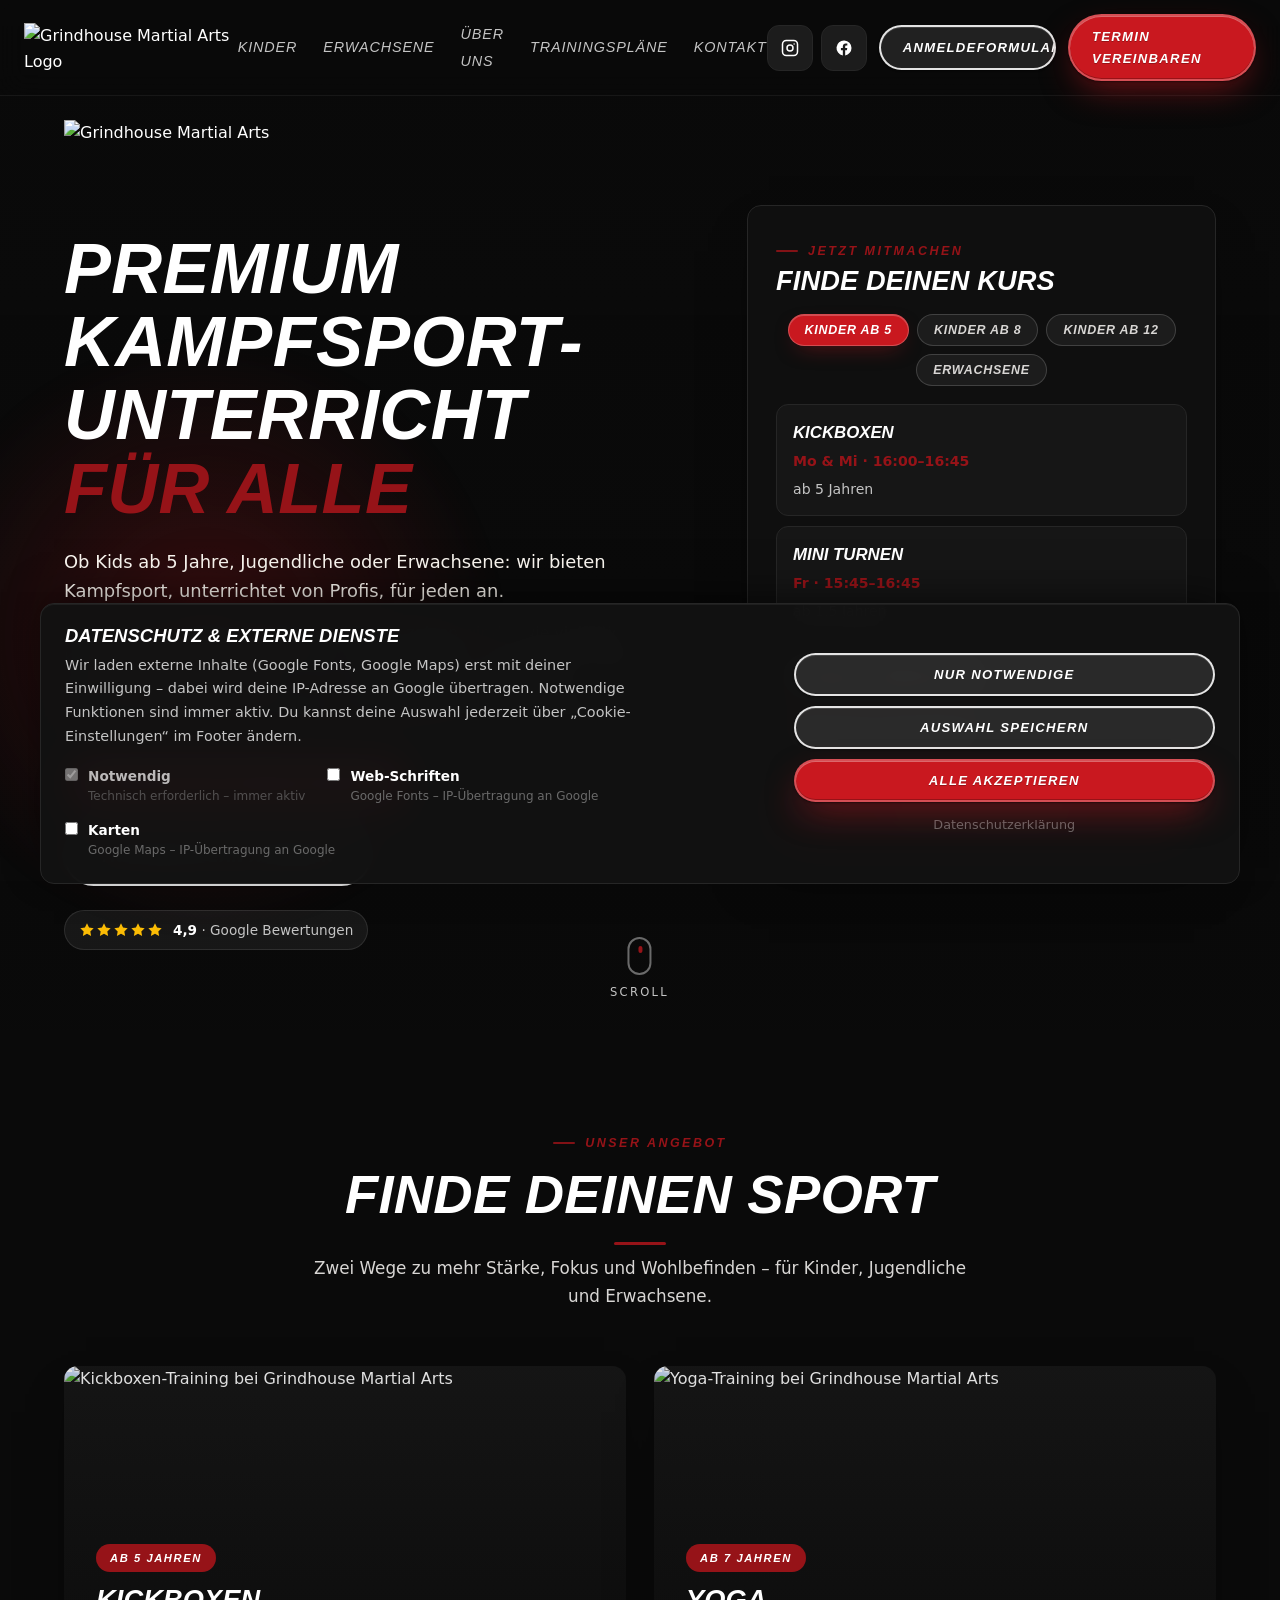
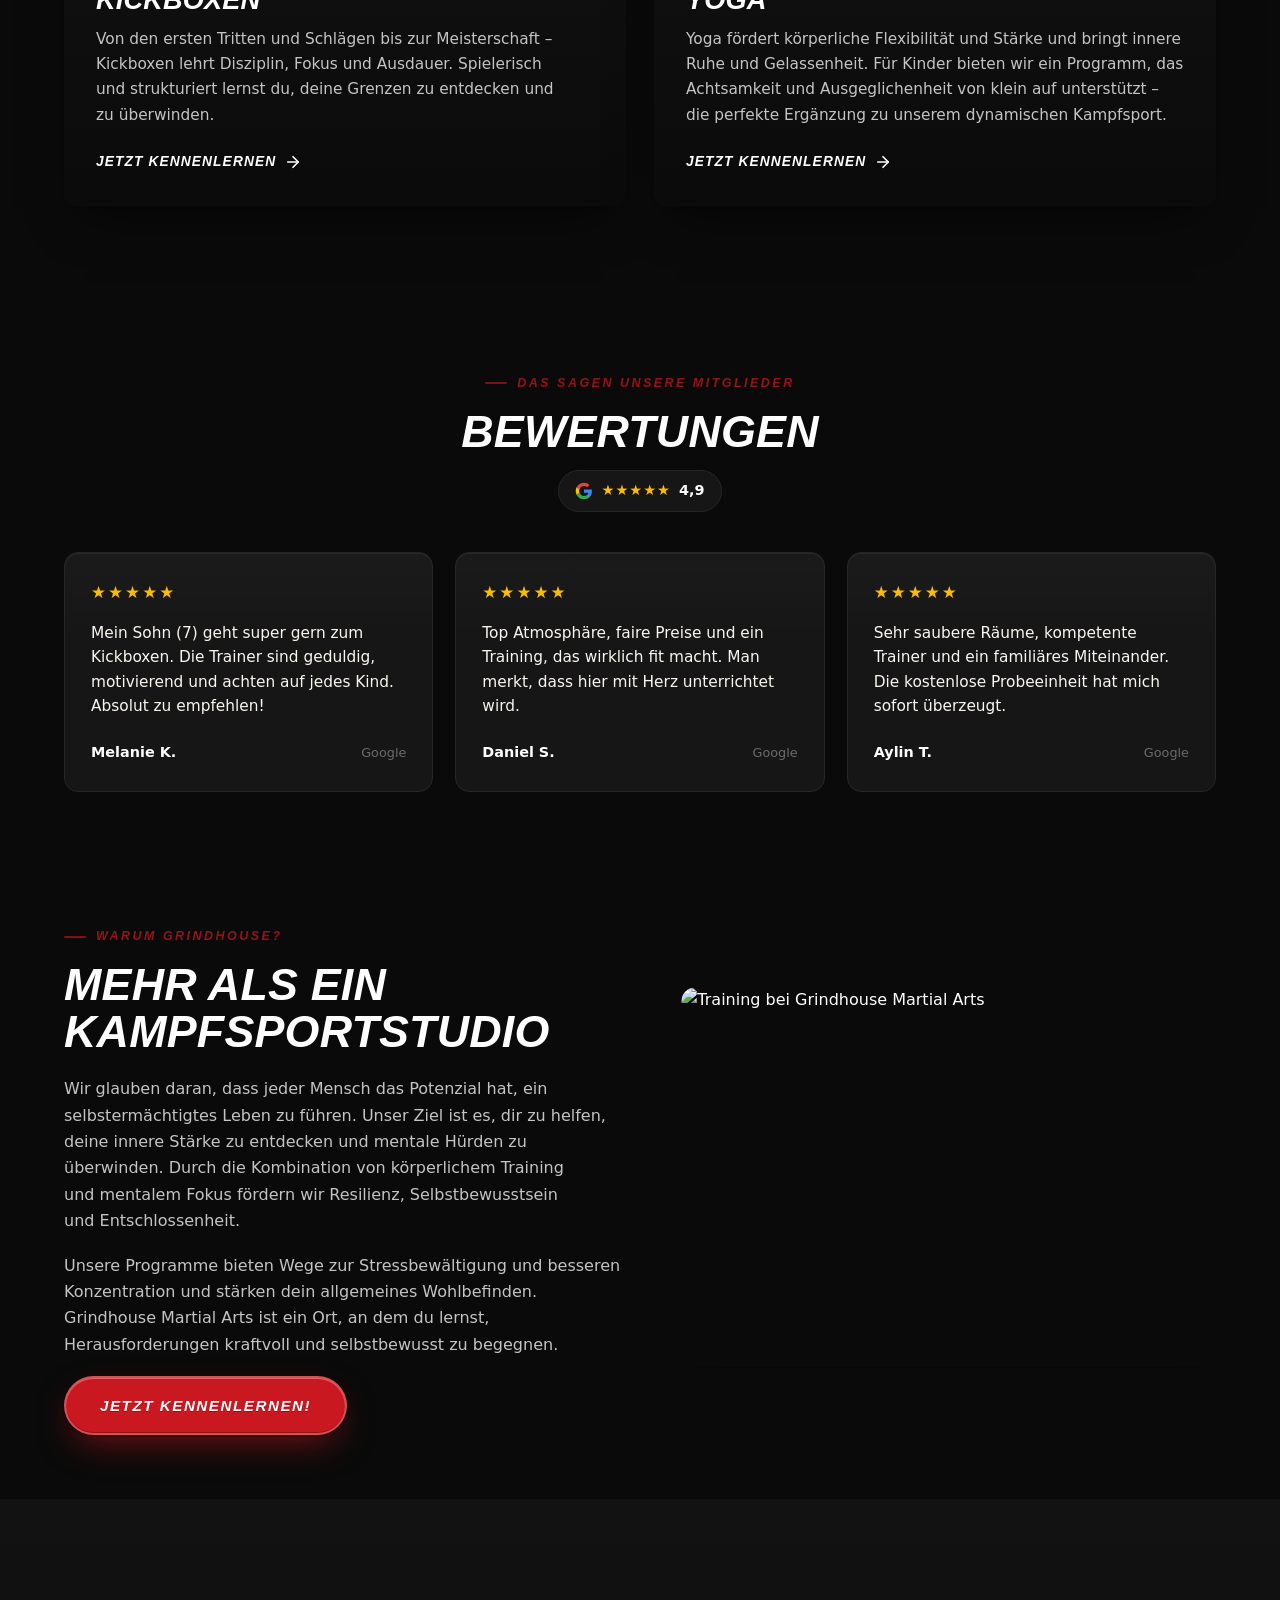
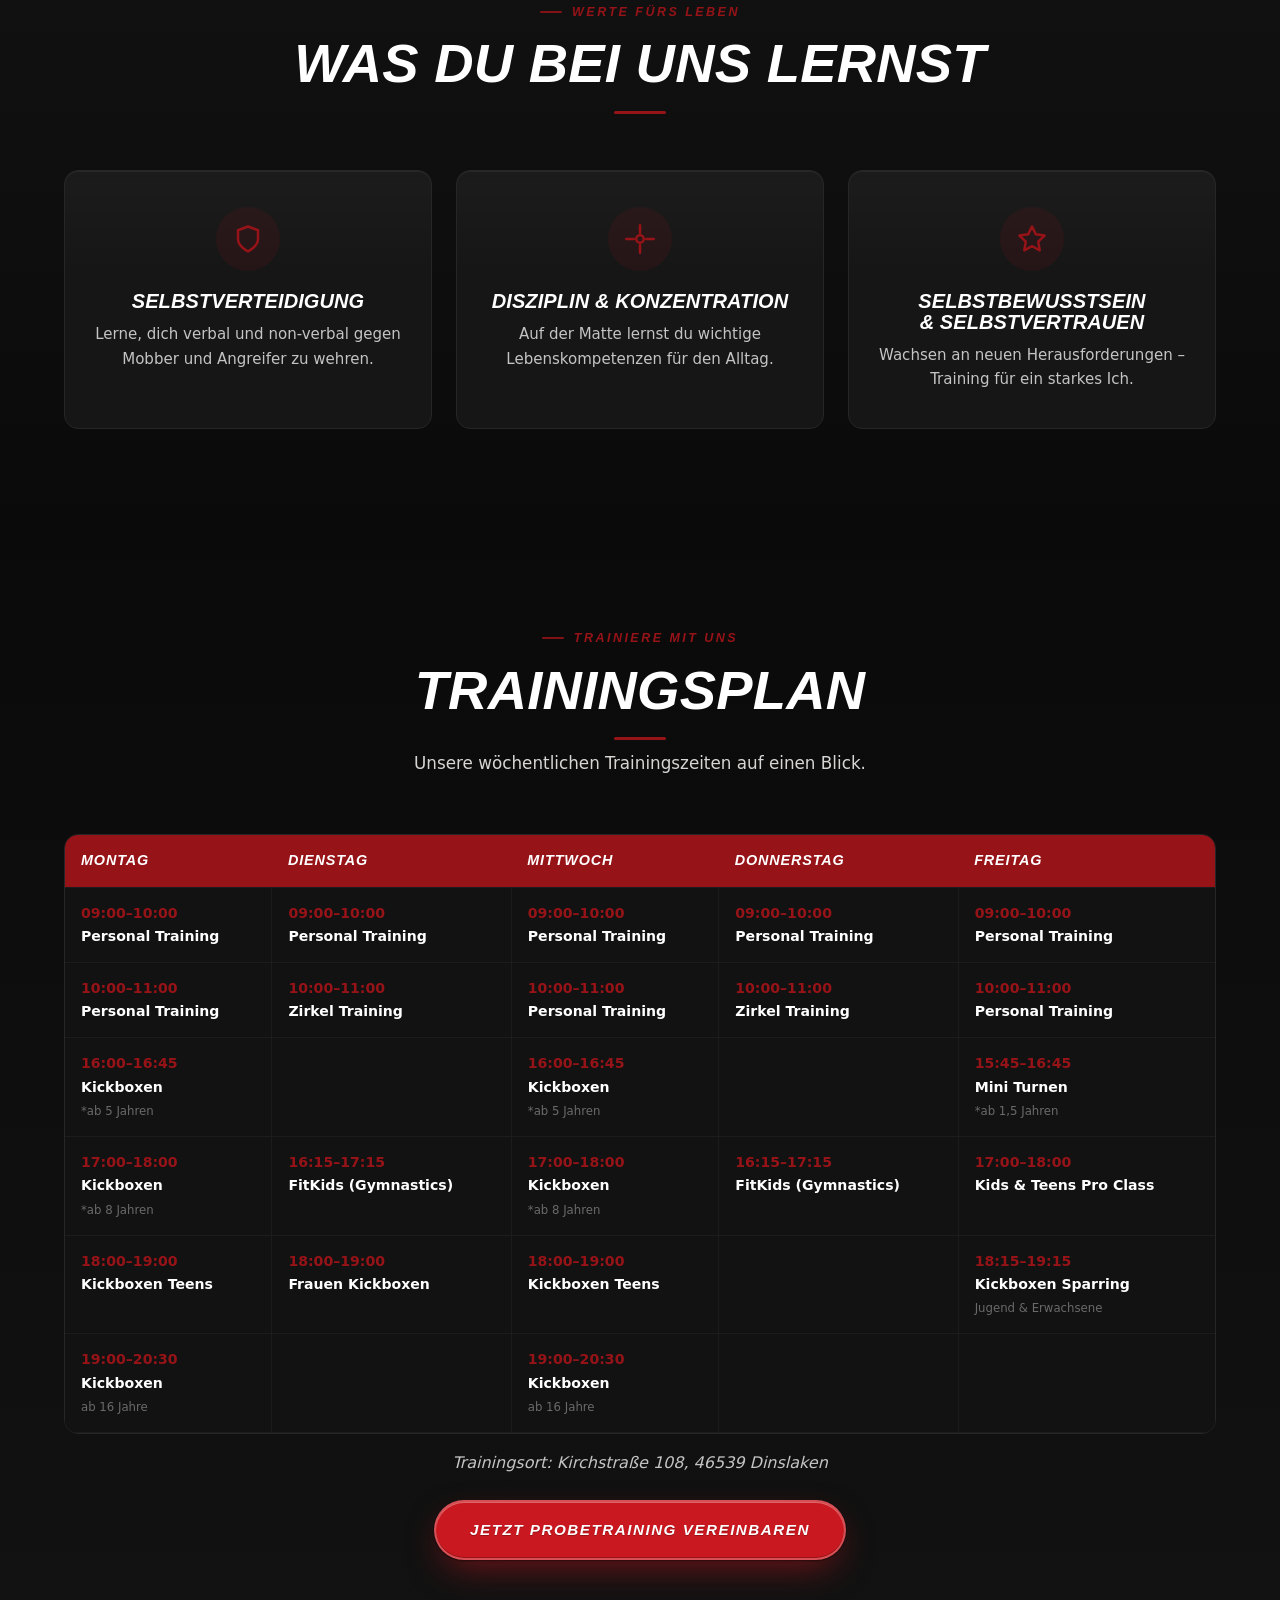
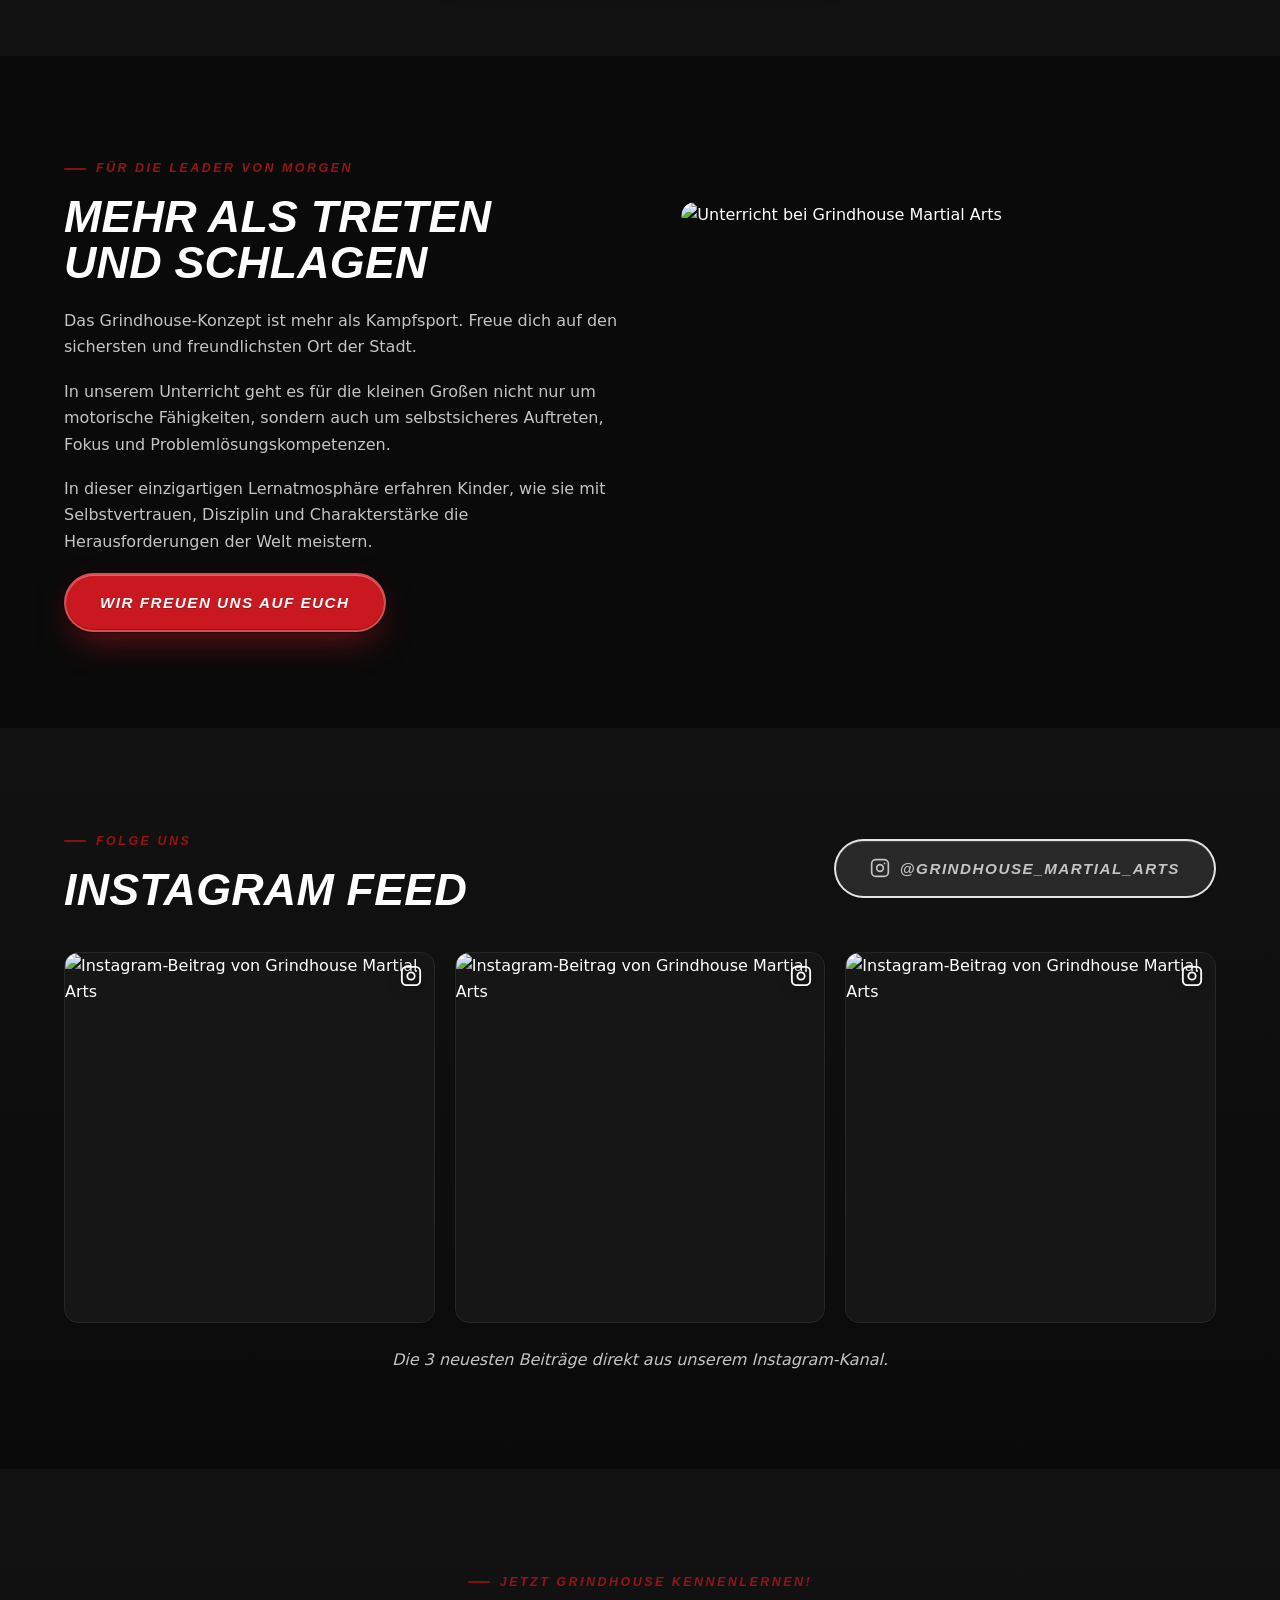
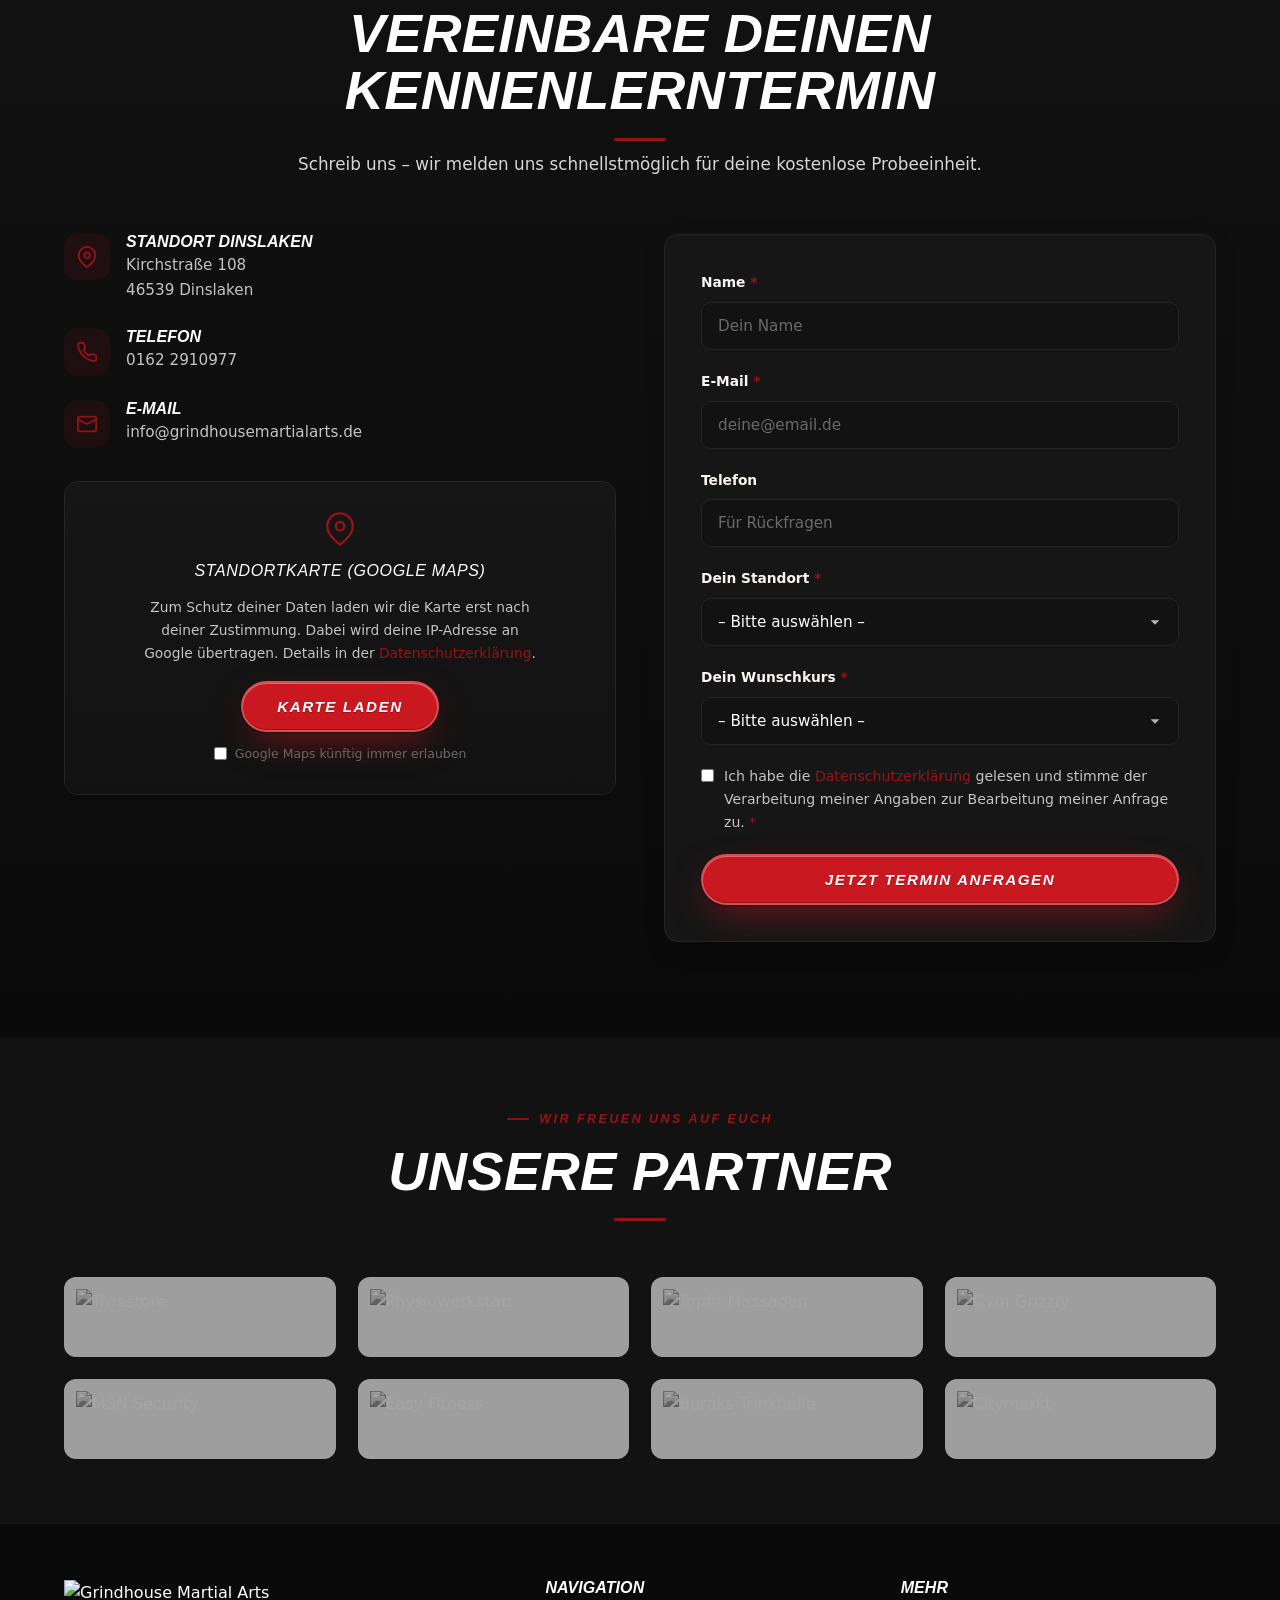
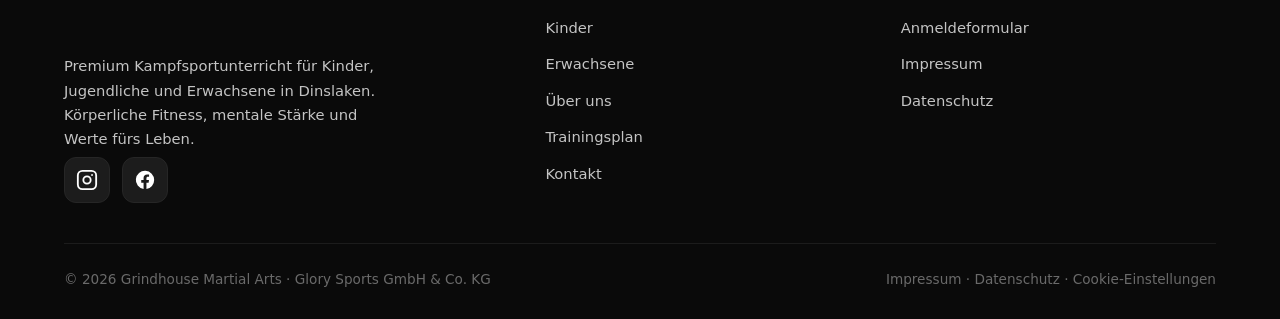
==== commit 6d1a5d08: "Design: Button-Kontrast angehoben, Hero-Ken-Burns + Scroll-Drift, Clip-Path-Wipes, Icon-/Drawer-/IG-" ====
--- a/index.html
+++ b/index.html
@@ -89,7 +89,7 @@
       <aside class="hero__finder" aria-labelledby="finder-title">
         <span class="eyebrow">Jetzt mitmachen</span>
         <h2 id="finder-title">Finde deinen Kurs</h2>
-        <div class="filter-tabs reveal" role="tablist">
+        <div class="filter-tabs" role="tablist">
           <button class="filter-tab active" data-target="f-k5" role="tab" aria-selected="true">Kinder ab 5</button>
           <button class="filter-tab" data-target="f-k8" role="tab" aria-selected="false">Kinder ab 8</button>
           <button class="filter-tab" data-target="f-k12" role="tab" aria-selected="false">Kinder ab 12</button>
--- a/assets/style.css
+++ b/assets/style.css
@@ -6,7 +6,9 @@
 :root {
   --red: #961318;
   --red-hover: #7a0f14;
-  --red-glow: rgba(150, 19, 24, 0.45);
+  --red-bright: #c9181f;        /* button surface: white text 5.8:1, lifts 3.4:1 off the near-black page */
+  --red-bright-hover: #e11f27;
+  --red-glow: rgba(201, 24, 31, 0.6);
   --green: #77bc40;
   --dark: #0a0a0a;
   --gray-900: #121212;
@@ -91,7 +93,9 @@
 .section__head h2::after {
   content: ""; display: block; width: 52px; height: 3px; margin: 18px auto 0;
   background: var(--red); border-radius: 3px;
-}
+  transform: scaleX(0); transform-origin: center; transition: transform 0.7s var(--ease-expo) 0.25s;
+}
+.section__head.in h2::after, .section__head:not(.reveal) h2::after { transform: scaleX(1); }
 
 /* ---------- Buttons ---------- */
 .btn {
@@ -108,16 +112,50 @@
   border-radius: var(--pill);
   border: 2px solid transparent;
   cursor: pointer;
-  transition: transform 0.25s var(--ease), background 0.25s var(--ease),
-    box-shadow 0.25s var(--ease), color 0.25s var(--ease);
-  will-change: transform;
+  position: relative; overflow: hidden; isolation: isolate;
+  transition: transform 0.22s var(--ease-expo), background 0.22s var(--ease),
+    box-shadow 0.3s var(--ease), color 0.22s var(--ease), border-color 0.22s var(--ease);
 }
 .btn:hover { transform: translateY(-2px); }
-.btn:active { transform: translateY(0) scale(0.98); }
-.btn--primary { background: var(--red); color: var(--white); box-shadow: 0 10px 30px -10px var(--red-glow); }
-.btn--primary:hover { background: var(--red-hover); box-shadow: 0 18px 44px -12px var(--red-glow), 0 0 0 1px rgba(255,255,255,0.08) inset; }
-.btn--ghost { background: transparent; color: var(--white); border-color: rgba(255, 255, 255, 0.35); }
-.btn--ghost:hover { border-color: var(--white); background: rgba(255, 255, 255, 0.06); }
+.btn:active { transform: translateY(0) scale(0.97); transition-duration: 0.08s; }
+.btn:focus-visible { outline: 2px solid var(--white); outline-offset: 3px; }
+
+/* Primary: brighter bordeaux, lit top edge, deeper glow — reads as a button on #0a0a0a */
+.btn--primary {
+  background: var(--red-bright); color: var(--white);
+  border-color: rgba(255, 255, 255, 0.24);
+  text-shadow: 0 1px 0 rgba(0, 0, 0, 0.25);
+  box-shadow:
+    inset 0 1px 0 rgba(255, 255, 255, 0.34),
+    inset 0 -1px 0 rgba(0, 0, 0, 0.25),
+    0 1px 2px rgba(0, 0, 0, 0.5),
+    0 14px 36px -10px var(--red-glow);
+}
+.btn--primary:hover {
+  background: var(--red-bright-hover); border-color: rgba(255, 255, 255, 0.4);
+  box-shadow:
+    inset 0 1px 0 rgba(255, 255, 255, 0.4),
+    inset 0 -1px 0 rgba(0, 0, 0, 0.25),
+    0 1px 2px rgba(0, 0, 0, 0.5),
+    0 22px 48px -12px var(--red-glow),
+    0 0 0 4px rgba(201, 24, 31, 0.24);
+}
+/* light sweep across the primary button on hover */
+.btn--primary::after {
+  content: ""; position: absolute; inset: 0; z-index: -1;
+  background: linear-gradient(115deg, transparent 30%, rgba(255,255,255,0.28) 50%, transparent 70%);
+  transform: translateX(-120%); transition: transform 0.6s var(--ease-expo);
+}
+.btn--primary:hover::after { transform: translateX(120%); }
+.btn[disabled] { opacity: 0.7; cursor: progress; transform: none; }
+
+/* Ghost: visible frame + faint fill at rest, inverts to solid white on hover */
+.btn--ghost {
+  background: rgba(255, 255, 255, 0.1); color: var(--white);
+  border-color: rgba(255, 255, 255, 0.88);
+  box-shadow: inset 0 1px 0 rgba(255, 255, 255, 0.14), 0 1px 2px rgba(0, 0, 0, 0.4);
+}
+.btn--ghost:hover { background: var(--white); color: var(--dark); border-color: var(--white); box-shadow: 0 16px 36px -14px rgba(255, 255, 255, 0.45); }
 .btn--block { width: 100%; justify-content: center; }
 
 /* ---------- Navbar ---------- */
@@ -180,16 +218,30 @@
 }
 .drawer a:hover { color: var(--red); }
 .drawer .btn { margin-top: 16px; }
+.drawer > a, .drawer > .drawer__socials { opacity: 0; transform: translateY(14px); transition: opacity 0.3s var(--ease), transform 0.4s var(--ease-expo); }
+.drawer.open > a, .drawer.open > .drawer__socials { opacity: 1; transform: none; }
+.drawer.open > :nth-child(1) { transition-delay: 0.1s; } .drawer.open > :nth-child(2) { transition-delay: 0.15s; }
+.drawer.open > :nth-child(3) { transition-delay: 0.2s; } .drawer.open > :nth-child(4) { transition-delay: 0.25s; }
+.drawer.open > :nth-child(5) { transition-delay: 0.3s; } .drawer.open > :nth-child(6) { transition-delay: 0.35s; }
+.drawer.open > :nth-child(7) { transition-delay: 0.4s; }
 
 /* ---------- Hero ---------- */
 .hero {
   position: relative; min-height: 100vh; min-height: 100dvh;
-  display: flex; align-items: center; overflow: hidden;
+  display: flex; align-items: center; overflow: hidden; isolation: isolate;
   padding: 120px 0 80px;
+  background: var(--dark);
+}
+/* photo layer: slow push-in on load (Ken Burns); scroll drift lives in the @supports block below */
+.hero::after {
+  content: ""; position: absolute; inset: -12% 0; z-index: -1;
   background:
     linear-gradient(180deg, rgba(10,10,10,0.55) 0%, rgba(10,10,10,0.82) 60%, var(--dark) 100%),
-    url("https://www.grindhousemartialarts.de/wp-content/uploads/2024/10/Grindhouse-17-scaled.jpg") center 28% / cover no-repeat fixed;
-}
+    url("https://www.grindhousemartialarts.de/wp-content/uploads/2024/10/Grindhouse-17-scaled.jpg") center 28% / cover no-repeat;
+  transform-origin: center 30%;
+  animation: hero-zoom 18s var(--ease) both;
+}
+@keyframes hero-zoom { from { scale: 1.12; } to { scale: 1; } }
 /* warm brand glow anchoring the hero copy */
 .hero::before {
   content: ""; position: absolute; z-index: 0;
@@ -289,10 +341,10 @@
 }
 .value-card:hover { transform: translateY(-6px); border-color: var(--red); box-shadow: var(--hairline), 0 20px 40px -20px rgba(0,0,0,0.7); }
 .value-card:hover .value-card__icon { background: var(--red); color: #fff; }
+.value-card__icon { transition: background 0.35s var(--ease), color 0.35s var(--ease); }
 .value-card__icon {
   width: 64px; height: 64px; margin: 0 auto 20px; border-radius: 50%;
   display: grid; place-items: center; background: rgba(150,19,24,0.12); color: var(--red);
-  transition: background 0.35s var(--ease), color 0.35s var(--ease);
 }
 .value-card h3 { font-size: 1.25rem; margin-bottom: 10px; }
 .value-card p { color: var(--gray-300); font-size: 0.94rem; }
@@ -302,19 +354,30 @@
 .filter-tab {
   font-family: var(--font-display); font-style: italic; font-weight: 600; text-transform: uppercase;
   letter-spacing: 0.06em; font-size: 0.86rem; padding: 11px 24px; border-radius: var(--pill);
-  background: var(--gray-800); color: var(--gray-300); border: 1px solid var(--gray-700); cursor: pointer;
-  transition: 0.25s var(--ease);
-}
-.filter-tab:hover { color: var(--white); border-color: var(--gray-500); }
-.filter-tab.active { background: var(--red); color: #fff; border-color: var(--red); }
-.filter-panel { display: none; animation: fade 0.4s var(--ease); }
+  background: var(--gray-800); color: var(--ink-2); border: 1px solid rgba(255, 255, 255, 0.16); cursor: pointer;
+  transition: color 0.25s var(--ease), border-color 0.25s var(--ease), background 0.25s var(--ease), transform 0.18s var(--ease-expo);
+}
+.filter-tab:hover { color: var(--white); border-color: var(--gray-300); background: var(--gray-700); }
+.filter-tab:active { transform: scale(0.96); }
+.filter-tab:focus-visible { outline: 2px solid var(--white); outline-offset: 2px; }
+.filter-tab.active {
+  background: var(--red-bright); color: #fff; border-color: rgba(255,255,255,0.22);
+  box-shadow: inset 0 1px 0 rgba(255,255,255,0.22), 0 8px 22px -10px var(--red-glow);
+}
+.filter-panel { display: none; }
 .filter-panel.active { display: block; }
-@keyframes fade { from { opacity: 0; transform: translateY(8px); } to { opacity: 1; transform: translateY(0); } }
+/* course pills cascade in when a tab is switched */
+.filter-panel.active .course-pill { animation: rise 0.55s var(--ease-expo) both; animation-delay: calc(var(--i, 0) * 60ms); }
+.course-pill:nth-child(1) { --i: 0; } .course-pill:nth-child(2) { --i: 1; } .course-pill:nth-child(3) { --i: 2; }
+.course-pill:nth-child(4) { --i: 3; } .course-pill:nth-child(5) { --i: 4; } .course-pill:nth-child(6) { --i: 5; }
+@keyframes rise { from { opacity: 0; transform: translateY(10px); } to { opacity: 1; transform: translateY(0); } }
 .course-list { display: grid; grid-template-columns: repeat(auto-fill, minmax(240px, 1fr)); gap: 16px; }
 .course-pill {
   background: var(--gray-850); border: 1px solid var(--gray-700); border-radius: 12px; padding: 20px 22px;
   display: flex; flex-direction: column; gap: 4px;
-}
+  transition: border-color 0.25s var(--ease), transform 0.3s var(--ease-expo), background 0.25s var(--ease);
+}
+.course-pill:hover { border-color: rgba(185,24,31,0.6); background: var(--gray-800); transform: translateX(4px); }
 .course-pill strong { font-family: var(--font-display); font-style: italic; text-transform: uppercase; font-size: 1.05rem; }
 .course-pill span { color: var(--gray-300); font-size: 0.88rem; }
 .course-pill .time { color: var(--red); font-weight: 600; }
@@ -327,7 +390,8 @@
   font-family: var(--font-display); font-style: italic; text-transform: uppercase; letter-spacing: 0.06em;
   font-size: 0.9rem; background: var(--red); color: #fff; position: sticky; top: 0;
 }
-table.plan td { font-size: 0.88rem; color: var(--gray-300); border-right: 1px solid var(--gray-800); }
+table.plan td { font-size: 0.88rem; color: var(--gray-300); border-right: 1px solid var(--gray-800); transition: background 0.2s var(--ease); }
+table.plan tbody tr:hover td { background: rgba(255, 255, 255, 0.03); }
 table.plan td:last-child { border-right: 0; }
 table.plan .slot { display: block; }
 table.plan .slot strong { color: var(--white); font-weight: 600; display: block; }
@@ -362,6 +426,8 @@
   position: relative; aspect-ratio: 1 / 1; border-radius: var(--radius); overflow: hidden;
   background: var(--gray-850); border: 1px solid var(--gray-700); display: block;
 }
+.ig-card { animation: rise 0.6s var(--ease-expo) both; animation-delay: calc(var(--i, 0) * 80ms); }
+.ig-card:nth-child(2) { --i: 1; } .ig-card:nth-child(3) { --i: 2; }
 .ig-card img { width: 100%; height: 100%; object-fit: cover; transition: transform 0.6s var(--ease); }
 .ig-card:hover img { transform: scale(1.07); }
 .ig-card__overlay {
@@ -437,11 +503,80 @@
 .footer__bottom a:hover { color: var(--gray-300); }
 
 /* ---------- Reveal animation ---------- */
-.reveal { opacity: 0; transform: translateY(24px); transition: opacity 0.8s var(--ease-expo), transform 0.8s var(--ease-expo); }
-.reveal.in { opacity: 1; transform: translateY(0); }
+.reveal {
+  opacity: 0; transform: translateY(28px); filter: blur(6px);
+  transition: opacity 0.9s var(--ease-expo), transform 0.9s var(--ease-expo), filter 0.9s var(--ease-expo);
+}
+.reveal.in { opacity: 1; transform: translateY(0); filter: blur(0); }
 /* gentle stagger when several reveals sit in one row/grid */
-.offer-grid .reveal:nth-child(2), .values .reveal:nth-child(2), .reviews-grid .reveal:nth-child(2) { transition-delay: 0.08s; }
-.values .reveal:nth-child(3), .reviews-grid .reveal:nth-child(3) { transition-delay: 0.16s; }
+.offer-grid .reveal:nth-child(2), .values .reveal:nth-child(2), .reviews-grid .reveal:nth-child(2) { transition-delay: 0.1s; }
+.values .reveal:nth-child(3), .reviews-grid .reveal:nth-child(3) { transition-delay: 0.2s; }
+/* offer cards: photo settles from a push-in as the card reveals */
+.offer-card.reveal .offer-card__img { transform: scale(1.12); }
+.offer-card.reveal.in .offer-card__img { transform: scale(1); transition: transform 1.3s var(--ease-expo); }
+.offer-card.reveal.in:hover .offer-card__img { transform: scale(1.06); transition-duration: 0.7s; }
+/* value cards: icon pops in after its card */
+.value-card.reveal .value-card__icon { opacity: 0; transform: scale(0.6); }
+.value-card.reveal.in .value-card__icon {
+  opacity: 1; transform: none;
+  transition: opacity 0.5s var(--ease) 0.25s, transform 0.7s var(--ease-expo) 0.25s, background 0.35s var(--ease), color 0.35s var(--ease);
+}
+/* split sections: media wipes in, copy slides from the other side */
+.split.reveal { transform: none; filter: none; opacity: 1; transition: none; }
+.split.reveal .split__body { opacity: 0; transform: translateX(32px); transition: opacity 0.9s var(--ease-expo) 0.12s, transform 0.9s var(--ease-expo) 0.12s; }
+.split--rev.reveal .split__body { transform: translateX(-32px); }
+.split.reveal .split__media { clip-path: inset(0 100% 0 0 round var(--radius)); transition: clip-path 1.1s var(--ease-expo); }
+.split--rev.reveal .split__media { clip-path: inset(0 0 0 100% round var(--radius)); }
+.split.reveal .split__media img { transform: scale(1.1); transition: transform 1.5s var(--ease-expo); }
+.split.reveal.in .split__body { opacity: 1; transform: translateX(0); }
+.split.reveal.in .split__media { clip-path: inset(0 0 0 0 round var(--radius)); }
+.split.reveal.in .split__media img { transform: none; }
+/* training plan rows cascade in */
+.plan-wrap.reveal table.plan tbody tr { opacity: 0; transform: translateY(8px); transition: opacity 0.6s var(--ease-expo), transform 0.6s var(--ease-expo); }
+.plan-wrap.reveal.in table.plan tbody tr { opacity: 1; transform: none; }
+.plan-wrap.reveal.in tbody tr:nth-child(2) { transition-delay: 0.07s; } .plan-wrap.reveal.in tbody tr:nth-child(3) { transition-delay: 0.14s; }
+.plan-wrap.reveal.in tbody tr:nth-child(4) { transition-delay: 0.21s; } .plan-wrap.reveal.in tbody tr:nth-child(5) { transition-delay: 0.28s; }
+.plan-wrap.reveal.in tbody tr:nth-child(n+6) { transition-delay: 0.35s; }
+/* partner logos: quick cascade */
+.partner-grid.reveal img { opacity: 0; transform: translateY(10px); }
+.partner-grid.reveal.in img { opacity: 0.62; transform: none; transition: opacity 0.6s var(--ease-expo), transform 0.6s var(--ease-expo), filter 0.3s var(--ease); }
+.partner-grid.reveal.in img:hover { opacity: 1; transform: translateY(-4px); }
+.partner-grid.reveal.in img:nth-child(2) { transition-delay: 0.06s; } .partner-grid.reveal.in img:nth-child(3) { transition-delay: 0.12s; }
+.partner-grid.reveal.in img:nth-child(4) { transition-delay: 0.18s; }
+
+/* ---------- Hero page-load choreography ---------- */
+@keyframes hero-in { from { opacity: 0; transform: translateY(22px); filter: blur(8px); } to { opacity: 1; transform: none; filter: blur(0); } }
+@keyframes hero-card { from { opacity: 0; transform: translateX(40px) scale(0.98); } to { opacity: 1; transform: none; } }
+@keyframes hero-glow { 0%, 100% { opacity: 0.85; transform: scale(1); } 50% { opacity: 1; transform: scale(1.08); } }
+.hero__brandmark, .hero h1, .hero__lead, .hero__sub, .hero__actions, .hero__reviews {
+  animation: hero-in 0.9s var(--ease-expo) both; animation-delay: calc(0.1s + var(--i, 0) * 0.11s);
+}
+.hero__brandmark { --i: 0; } .hero h1 { --i: 1; } .hero__lead { --i: 2; } .hero__sub { --i: 3; } .hero__actions { --i: 4; } .hero__reviews { --i: 5; }
+.hero__finder { animation: hero-card 1s var(--ease-expo) 0.45s both; }
+@keyframes hero-fade { from { opacity: 0; } to { opacity: 1; } }
+.hero__scroll { animation: hero-fade 0.8s var(--ease-expo) 1.2s both; }
+.hero::before { animation: hero-glow 9s ease-in-out infinite; }
+
+/* scroll-driven (progressive enhancement): photo drifts slower than the page, hero copy lifts away on desktop */
+@supports (animation-timeline: scroll()) {
+  @keyframes hero-drift { to { translate: 0 10%; } }
+  @keyframes hero-out { to { opacity: 0; translate: 0 -48px; } }
+  .hero::after {
+    animation: hero-zoom 18s var(--ease) both, hero-drift linear both;
+    animation-timeline: auto, scroll(root); animation-range: normal, 0 100vh;
+  }
+  @media (min-width: 1101px) {
+    .hero__grid { animation: hero-out linear both; animation-timeline: scroll(root); animation-range: 0 75vh; }
+  }
+}
+
+/* ---------- Scroll progress (under the navbar) ---------- */
+.scroll-progress {
+  position: fixed; top: 0; left: 0; z-index: 101; height: 3px; width: 100%;
+  background: linear-gradient(90deg, var(--red-bright), var(--red));
+  transform-origin: left; transform: scaleX(0); pointer-events: none;
+  box-shadow: 0 0 10px var(--red-glow);
+}
 
 /* ---------- Sub-page hero ---------- */
 .subhero { padding: 150px 0 60px; background: linear-gradient(180deg, var(--gray-900), var(--dark)); border-bottom: 1px solid var(--gray-800); }
@@ -497,7 +632,63 @@
 .review-card__name { font-weight: 600; color: var(--white); font-size: 0.9rem; }
 .review-card__src { color: var(--gray-500); font-size: 0.8rem; }
 
+/* ---------- DSGVO Consent banner ---------- */
+.consent {
+  position: fixed; z-index: 1000; left: 0; right: 0;
+  bottom: calc(0px + env(safe-area-inset-bottom, 0px));
+  padding: 16px; pointer-events: none;
+  transform: translateY(130%); transition: transform 0.5s var(--ease-expo);
+}
+.consent.open { transform: translateY(0); pointer-events: auto; }
+.consent__inner {
+  max-width: var(--maxw); margin: 0 auto;
+  background: rgba(18,18,18,0.97); backdrop-filter: blur(14px); -webkit-backdrop-filter: blur(14px);
+  border: 1px solid var(--gray-700); border-radius: var(--radius);
+  box-shadow: 0 -12px 44px -14px rgba(0,0,0,0.75), var(--hairline);
+  padding: 22px 24px;
+  display: grid; grid-template-columns: 1.5fr 0.9fr; gap: 26px; align-items: center;
+}
+.consent__body h3 { font-size: 1.15rem; margin-bottom: 8px; }
+.consent__body > p { color: var(--gray-300); font-size: 0.9rem; margin-bottom: 16px; max-width: 62ch; }
+.consent__opts { display: flex; flex-wrap: wrap; gap: 12px 22px; }
+.consent__opt { display: flex; gap: 10px; align-items: flex-start; font-size: 0.85rem; cursor: pointer; }
+.consent__opt input { margin-top: 3px; width: auto; accent-color: var(--red); }
+.consent__opt span { display: flex; flex-direction: column; }
+.consent__opt strong { color: var(--white); font-weight: 600; }
+.consent__opt small { color: var(--gray-500); font-size: 0.75rem; }
+.consent__opt--fixed { opacity: 0.7; }
+.consent__actions { display: flex; flex-direction: column; gap: 10px; }
+.consent__actions .btn { width: 100%; justify-content: center; padding: 12px 20px; font-size: 0.82rem; }
+.consent__link { text-align: center; color: var(--gray-500); font-size: 0.8rem; margin-top: 2px; }
+.consent__link:hover { color: var(--gray-300); }
+
+/* ---------- Google Maps consent placeholder ---------- */
+.map-embed { position: relative; }
+.map-consent {
+  display: flex; flex-direction: column; align-items: center; justify-content: center; text-align: center;
+  gap: 12px; padding: 30px 24px; min-height: 220px;
+  background: linear-gradient(180deg, var(--gray-850), var(--gray-900)); color: var(--gray-300);
+}
+.map-consent svg { color: var(--red); }
+.map-consent__title { font-family: var(--font-display); font-style: italic; text-transform: uppercase; color: var(--white); letter-spacing: 0.04em; }
+.map-consent__note { font-size: 0.86rem; color: var(--gray-300); max-width: 46ch; }
+.map-consent__note a { color: var(--red); }
+.map-consent__note a:hover { text-decoration: underline; }
+.map-consent__btn { margin-top: 4px; }
+.map-consent__remember { display: inline-flex; align-items: center; gap: 8px; font-size: 0.78rem; color: var(--gray-500); cursor: pointer; }
+.map-consent__remember input { width: auto; accent-color: var(--red); }
+
+/* ---------- Form DSGVO consent row ---------- */
+.form-group--consent { display: flex; gap: 10px; align-items: flex-start; margin-bottom: 20px; }
+.form-group--consent input { margin-top: 4px; width: auto; flex: 0 0 auto; accent-color: var(--red); }
+.form-group--consent label { margin: 0; font-weight: 400; color: var(--gray-300); font-size: 0.88rem; }
+.form-group--consent a { color: var(--red); }
+.form-group--consent a:hover { text-decoration: underline; }
+
 /* ---------- Responsive ---------- */
+@media (max-width: 780px) {
+  .consent__inner { grid-template-columns: 1fr; gap: 18px; padding: 20px; }
+}
 @media (max-width: 1100px) {
   .hero__grid { grid-template-columns: 1fr; gap: 36px; }
   .hero__finder { max-width: 560px; }
@@ -522,12 +713,18 @@
   .ig-grid { grid-template-columns: 1fr 1fr; }
   .partner-grid { grid-template-columns: repeat(2, 1fr); }
   .footer__top { grid-template-columns: 1fr; }
-  .hero { background-attachment: scroll; }
   table.plan { display: none; }
   .plan-wrap { border: 0; overflow: visible; }
   .plan-accordion { display: block; }
 }
 @media (prefers-reduced-motion: reduce) {
   *, *::before, *::after { animation: none !important; transition: none !important; scroll-behavior: auto; }
-  .reveal { opacity: 1; transform: none; }
-}
+  .reveal, .split.reveal .split__media, .split.reveal .split__body, .split.reveal .split__media img,
+  .offer-card.reveal .offer-card__img, .value-card.reveal .value-card__icon,
+  .drawer > a, .drawer > .drawer__socials,
+  .plan-wrap.reveal table.plan tbody tr { opacity: 1 !important; transform: none !important; filter: none !important; clip-path: none !important; }
+  .hero::after, .hero__grid { scale: 1; translate: none; opacity: 1; }
+  .partner-grid.reveal img { opacity: 0.62; transform: none; }
+  .section__head h2::after { transform: scaleX(1); }
+  .scroll-progress { display: none; }
+}
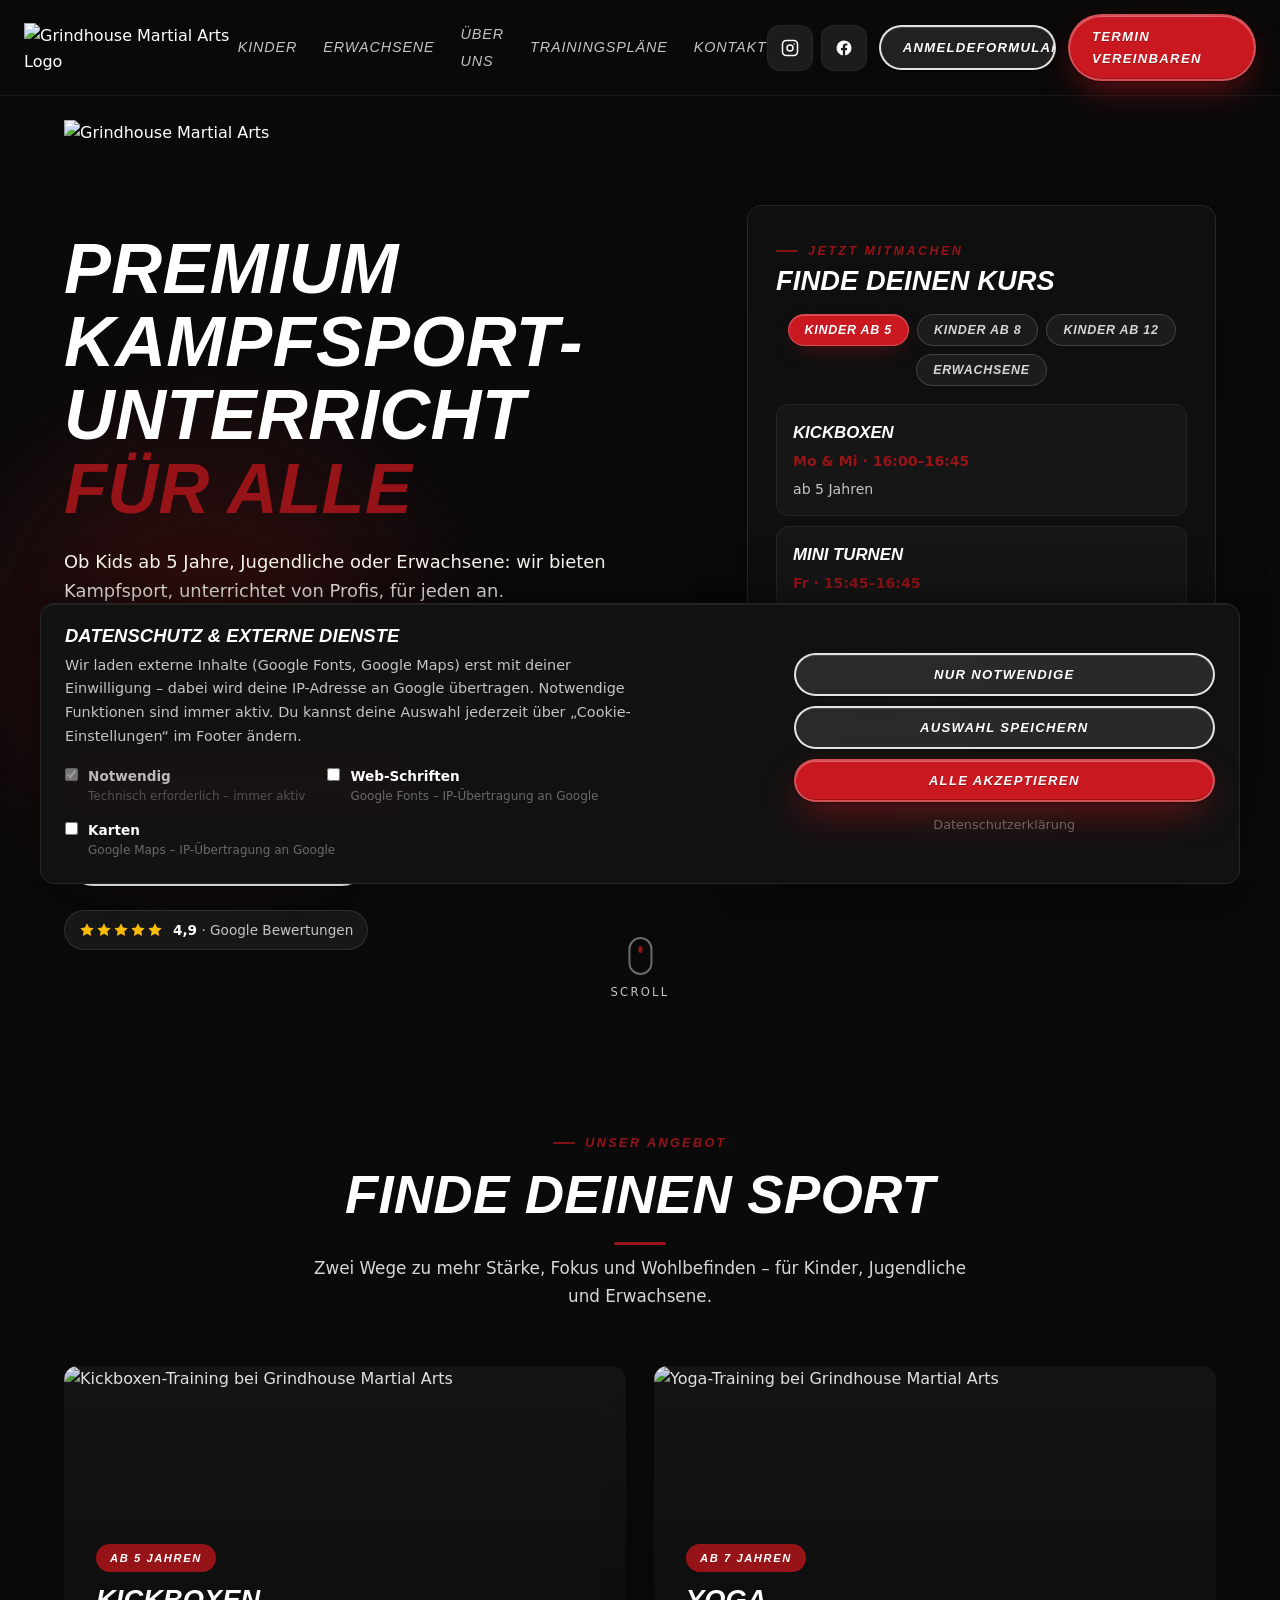
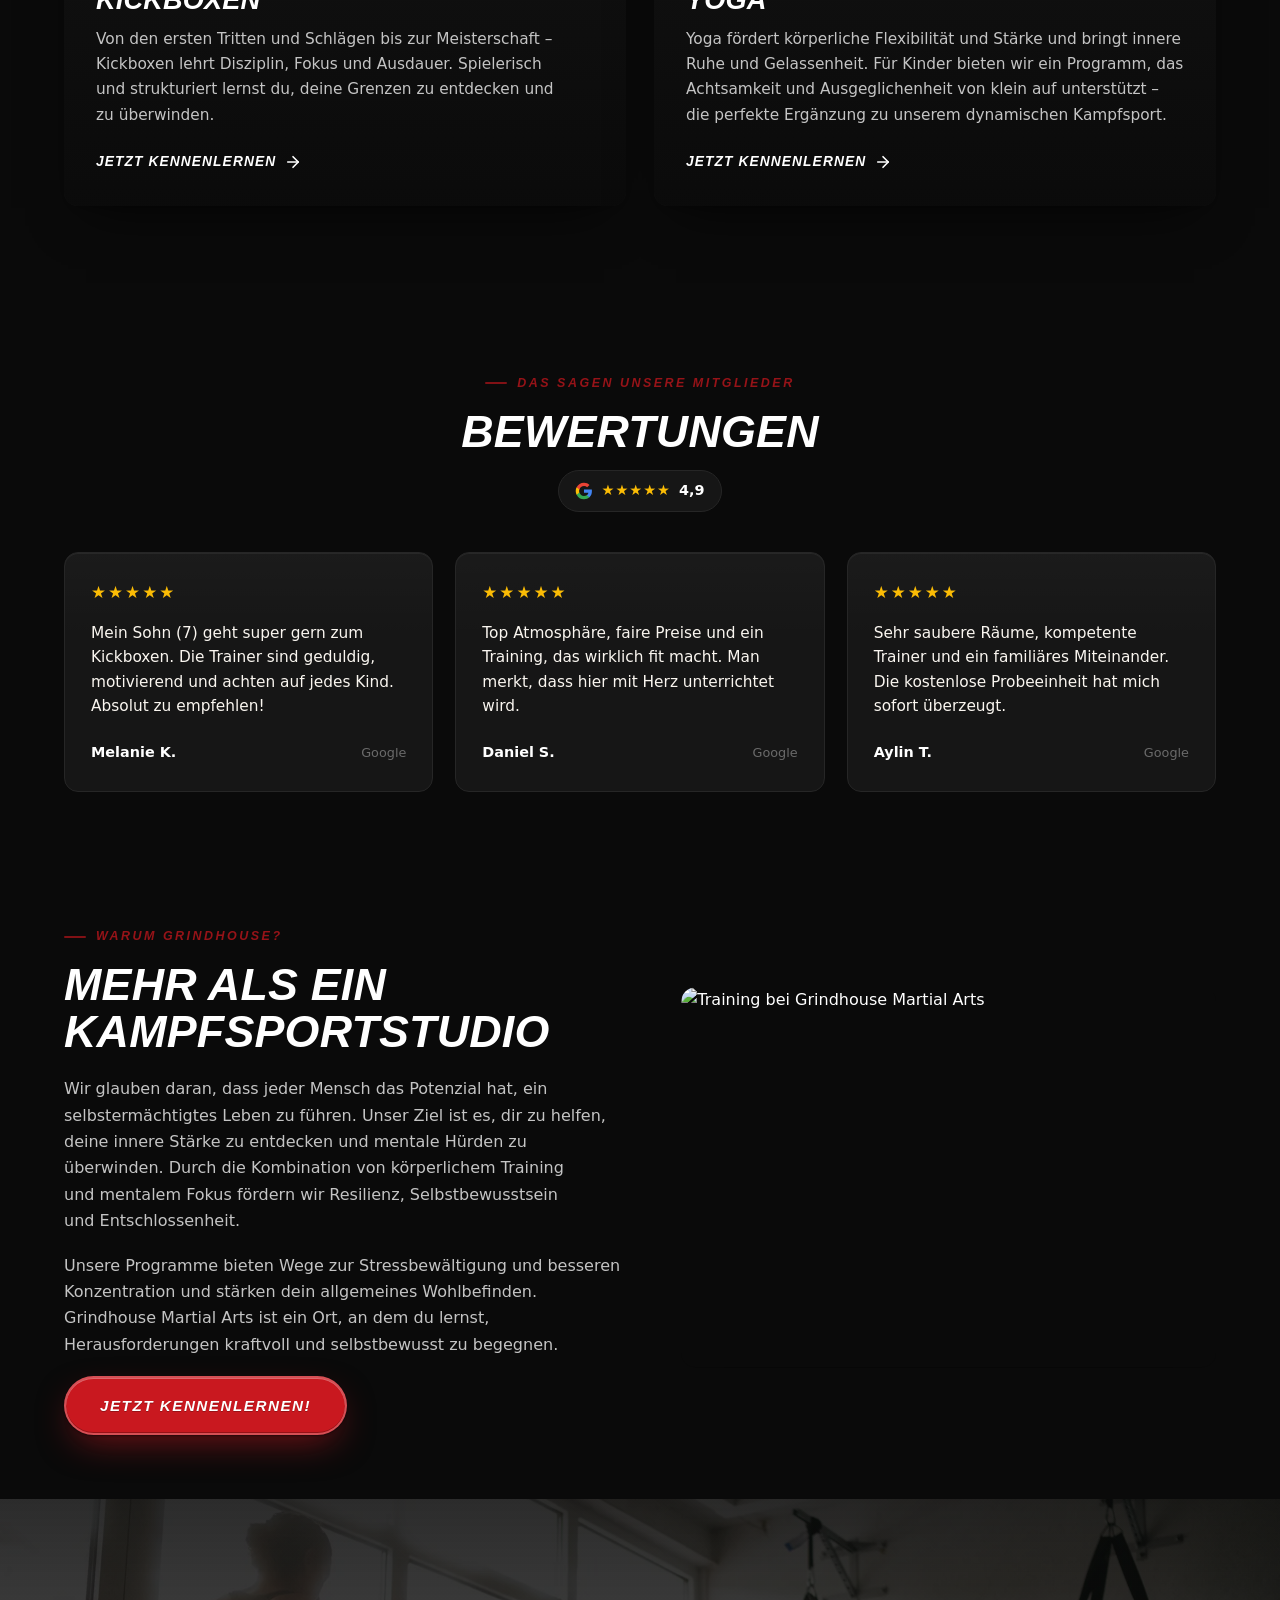
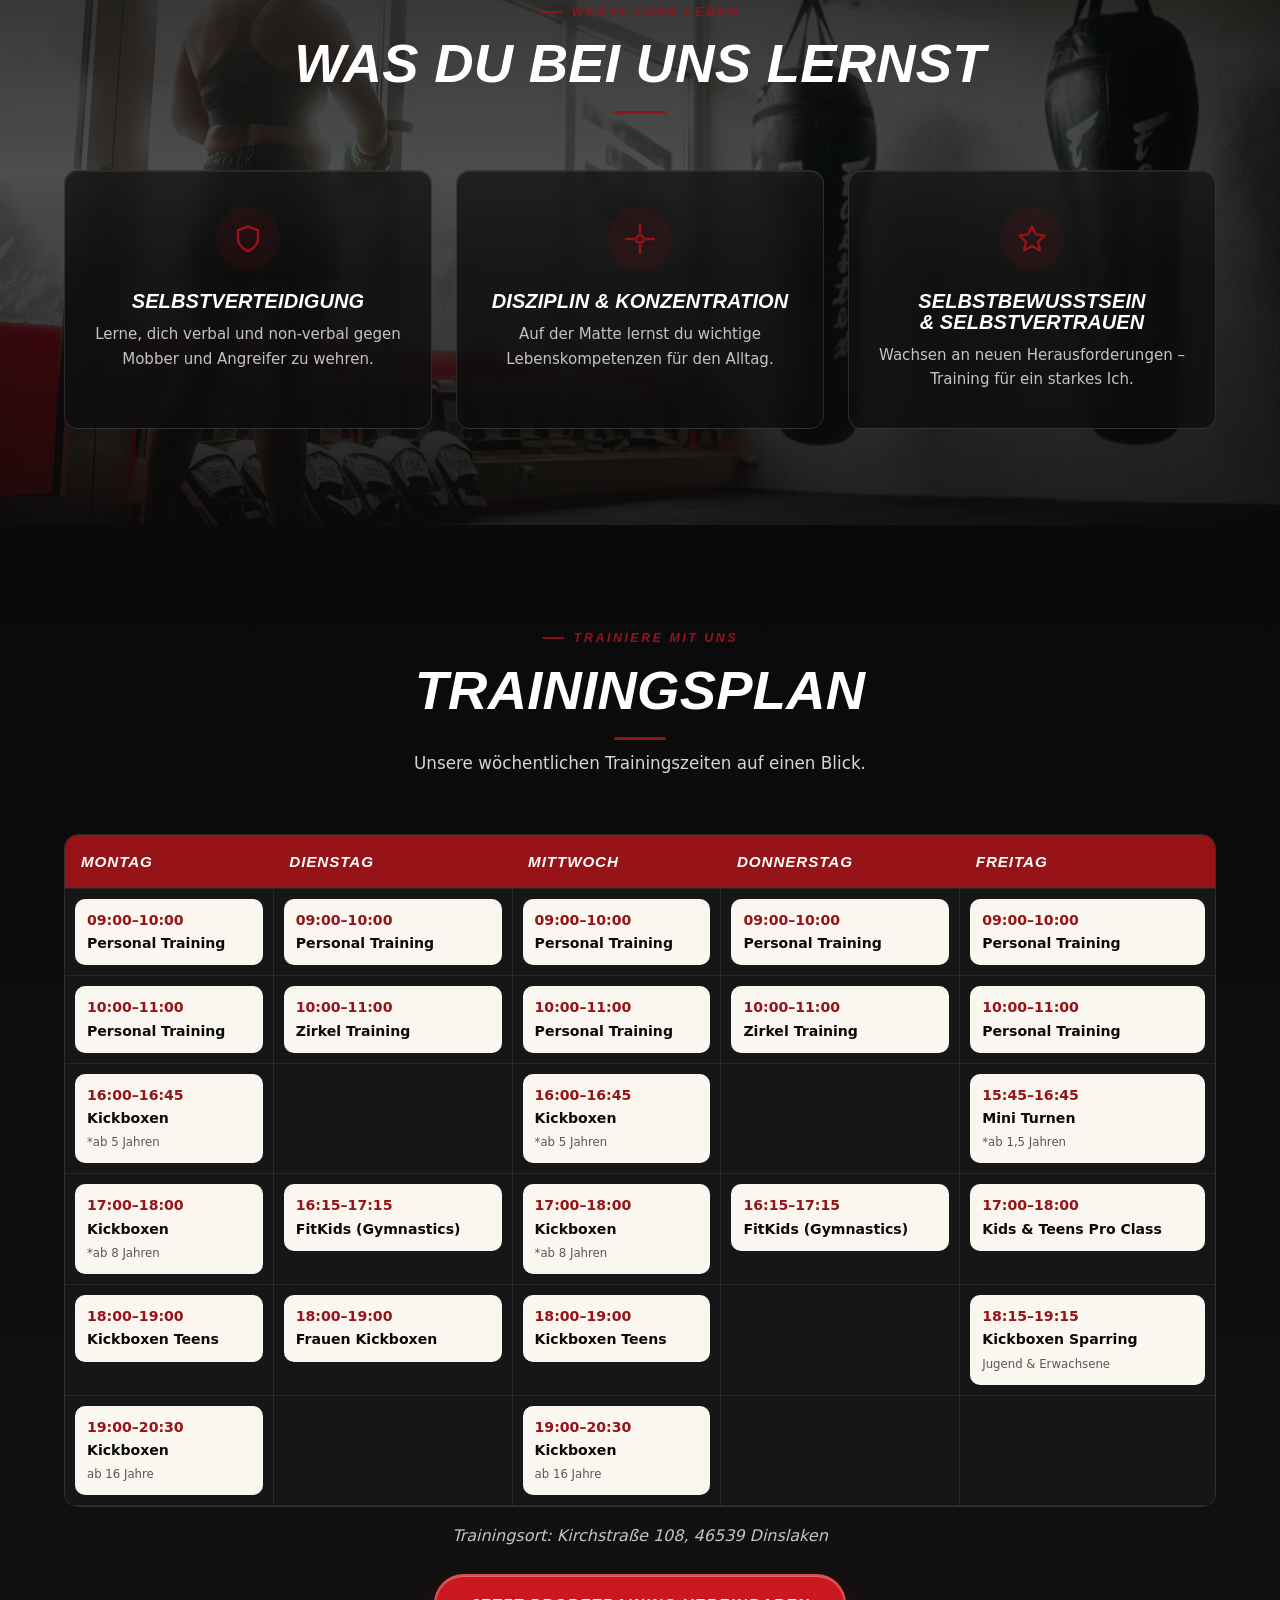
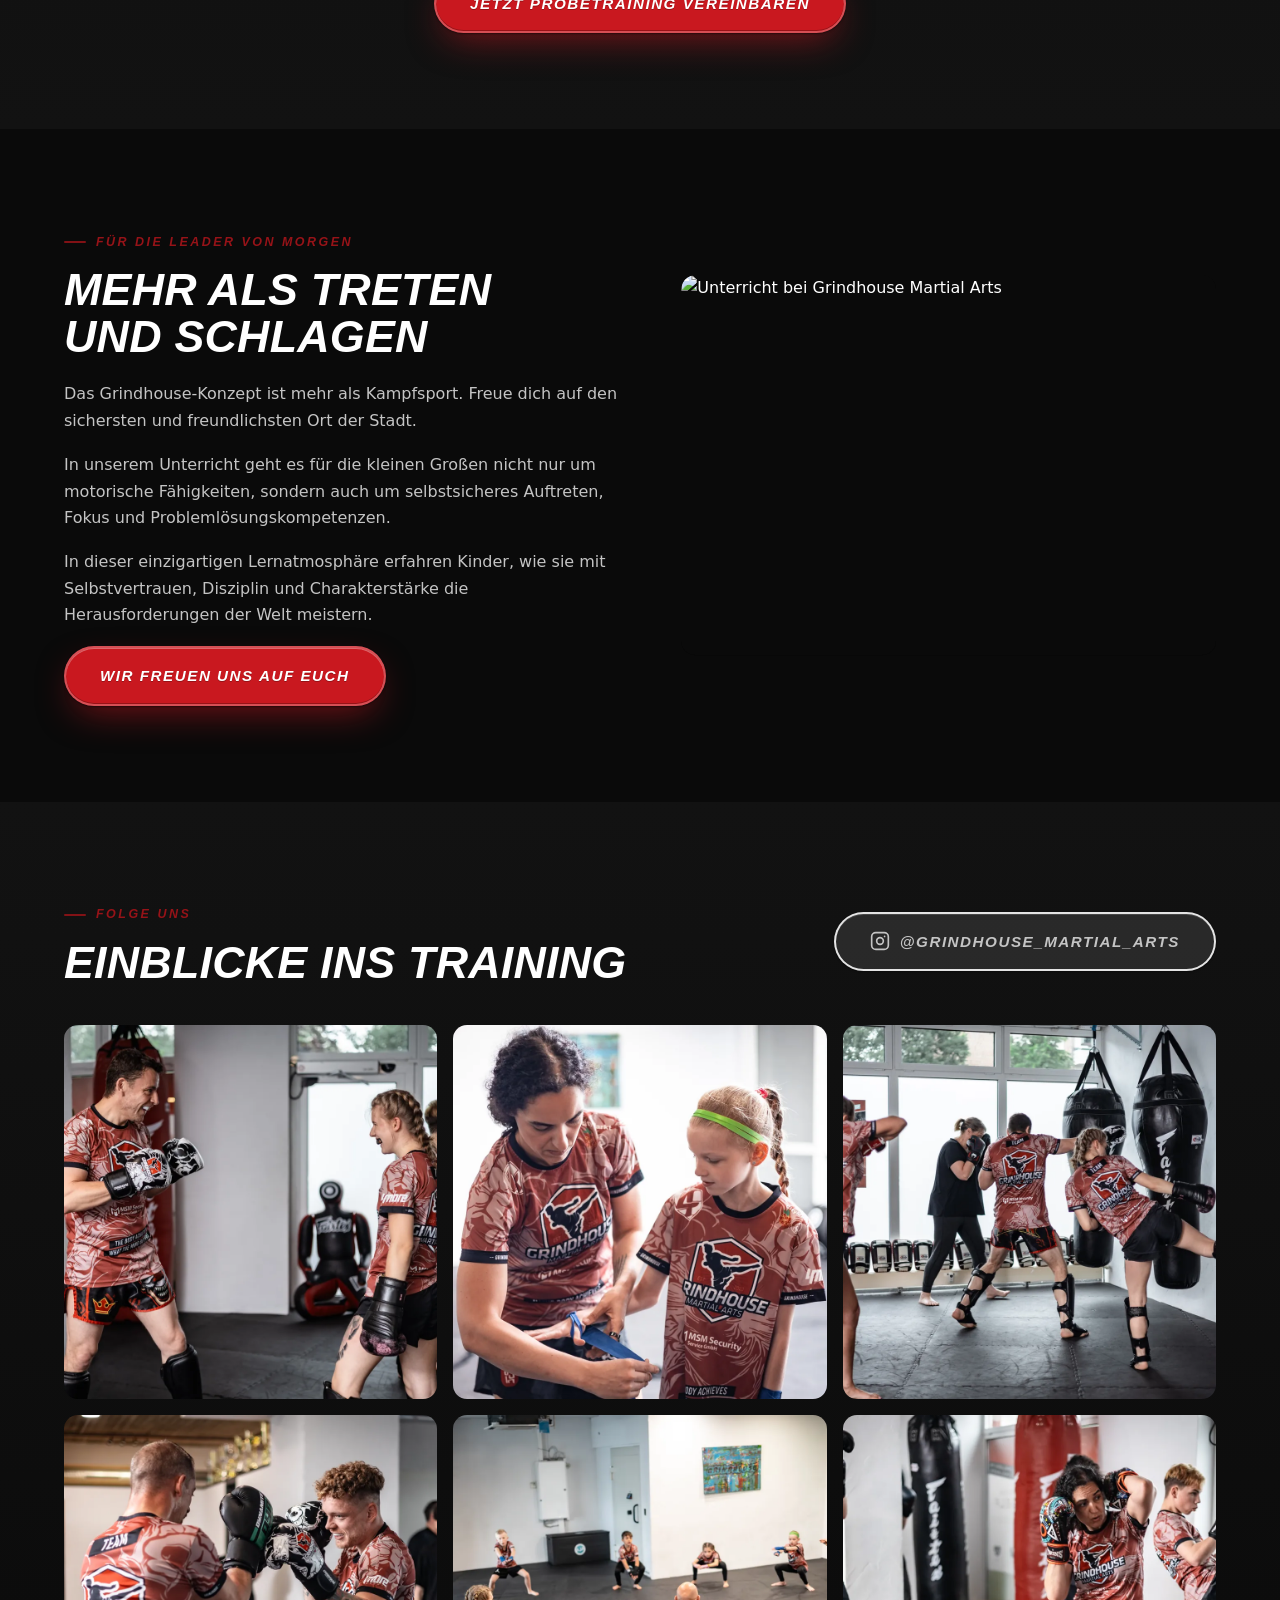
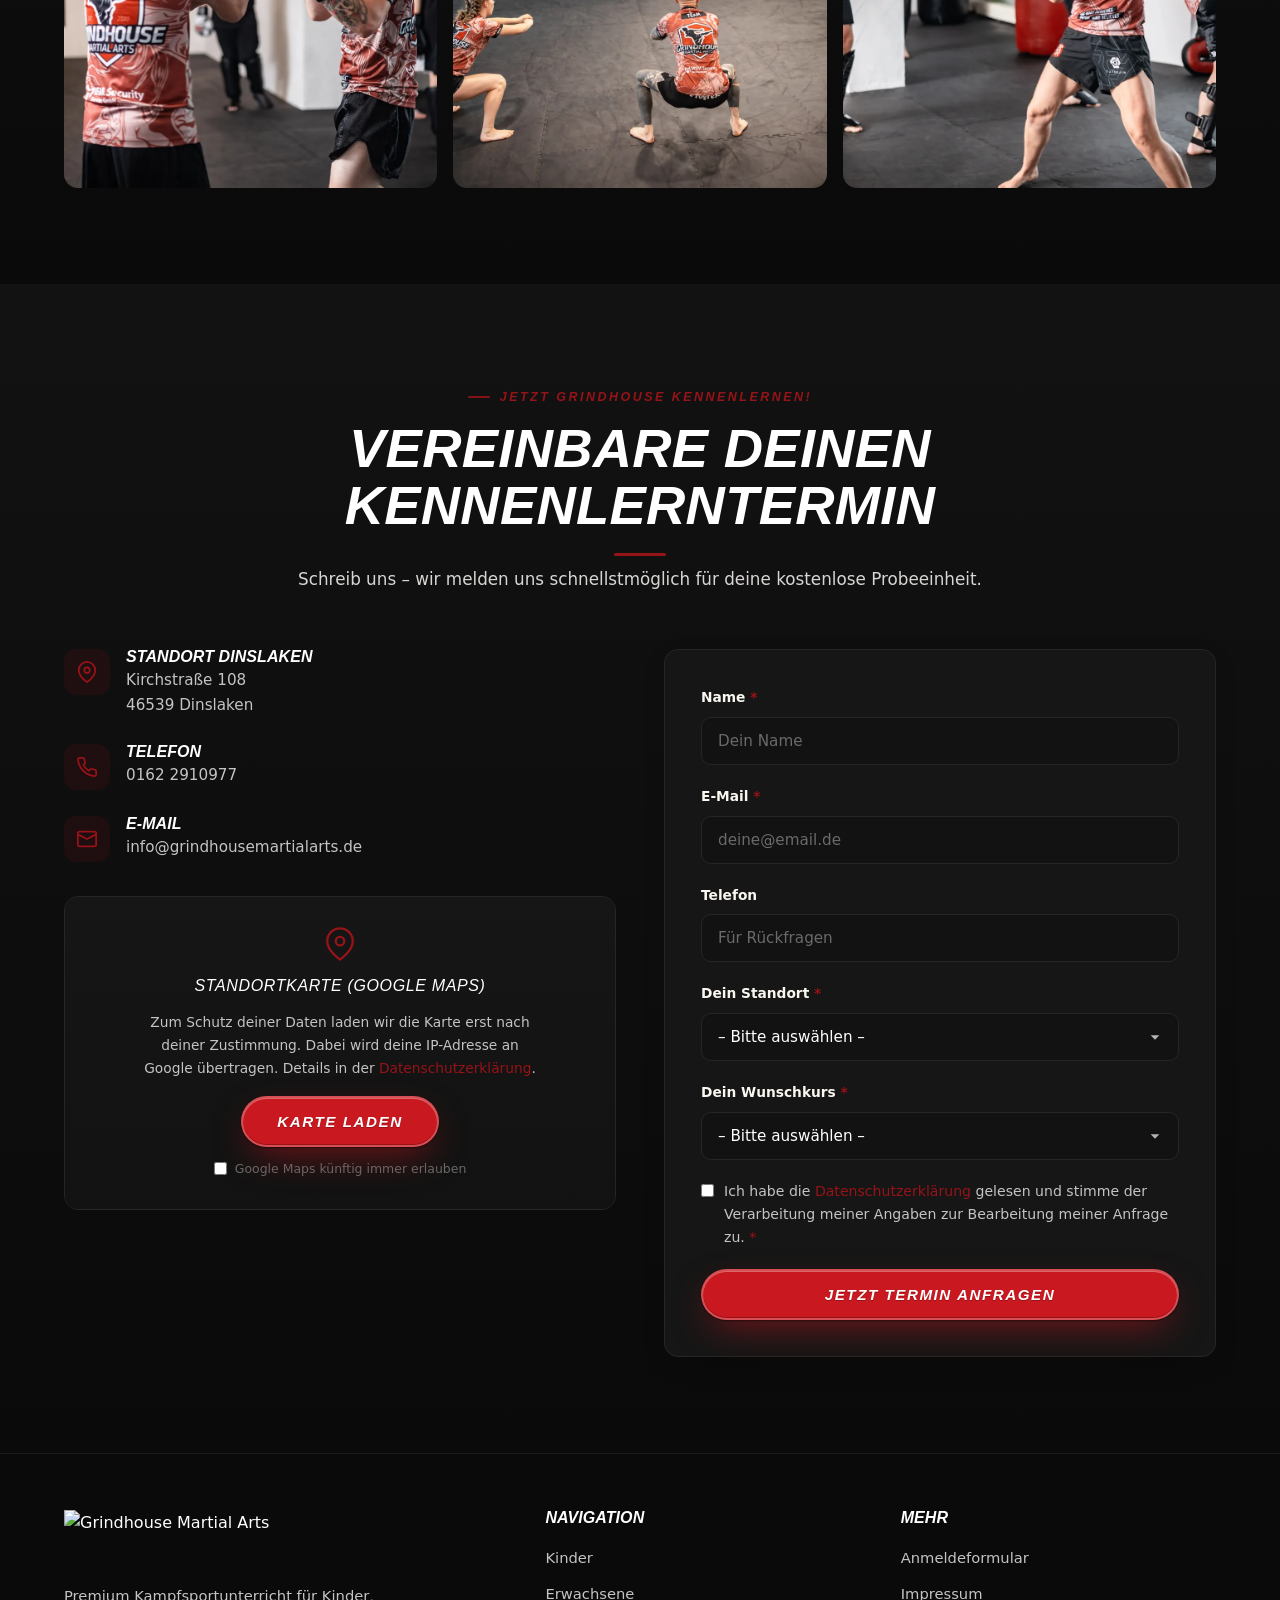
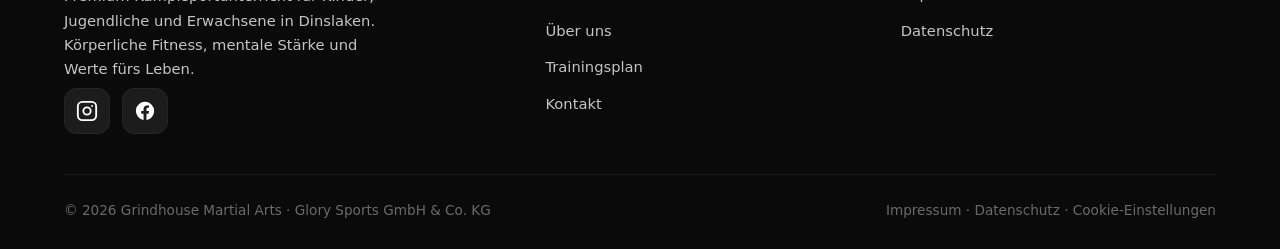
==== commit 29833dff: "Werte-Sektion mit Foto-Hintergrund, Kursplan heller + Heute-Markierung, Fotogalerie statt IG-Feed, P" ====
--- a/index.html
+++ b/index.html
@@ -211,7 +211,7 @@
     </div>
   </section>
 
-  <section class="section" style="background:linear-gradient(180deg,var(--gray-900),var(--dark));">
+  <section class="section values-section">
     <div class="container">
       <div class="section__head reveal">
         <span class="eyebrow">Werte fürs Leben</span>
@@ -352,14 +352,20 @@
   <section class="section ig" id="instagram">
     <div class="container">
       <div class="ig__head reveal">
-        <div><span class="eyebrow">Folge uns</span><h2>Instagram Feed</h2></div>
+        <div><span class="eyebrow">Folge uns</span><h2>Einblicke ins Training</h2></div>
         <a class="ig__handle btn btn--ghost" href="https://www.instagram.com/grindhouse_martial_arts/" target="_blank" rel="noopener">
           <svg width="20" height="20" viewBox="0 0 24 24" fill="none" stroke="currentColor" stroke-width="2" stroke-linecap="round" stroke-linejoin="round"><rect x="2" y="2" width="20" height="20" rx="5"/><circle cx="12" cy="12" r="4"/><circle cx="17.5" cy="6.5" r="1" fill="currentColor" stroke="none"/></svg>
           @grindhouse_martial_arts
         </a>
       </div>
-      <div class="ig-grid" id="ig-grid" aria-live="polite"></div>
-      <p class="plan-note" style="margin-top:24px;">Die 3 neuesten Beiträge direkt aus unserem Instagram-Kanal.</p>
+      <div class="gallery reveal">
+        <figure class="gallery__item"><img src="assets/img/galerie-01.webp" width="900" height="900" alt="Zwei Kickboxer beim Partnertraining mit Handschuhen" loading="lazy" /></figure>
+        <figure class="gallery__item"><img src="assets/img/galerie-02.webp" width="900" height="900" alt="Trainerin bandagiert einem Mädchen die Hände" loading="lazy" /></figure>
+        <figure class="gallery__item"><img src="assets/img/galerie-03.webp" width="900" height="900" alt="Gruppe trainiert Kicks am Boxsack" loading="lazy" /></figure>
+        <figure class="gallery__item"><img src="assets/img/galerie-04.webp" width="900" height="900" alt="Zwei Sportler beim Sparring mit Deckung" loading="lazy" /></figure>
+        <figure class="gallery__item"><img src="assets/img/galerie-05.webp" width="900" height="900" alt="Kinder beim Kickboxen-Kurs in der Halle" loading="lazy" /></figure>
+        <figure class="gallery__item"><img src="assets/img/galerie-06.webp" width="900" height="900" alt="Kickboxen-Training für Erwachsene mit Schienbeinschonern" loading="lazy" /></figure>
+      </div>
     </div>
   </section>
 
@@ -436,21 +442,6 @@
     </div>
   </section>
 
-  <section class="section partners section--tight">
-    <div class="container">
-      <div class="section__head reveal"><span class="eyebrow">Wir freuen uns auf euch</span><h2>Unsere Partner</h2></div>
-      <div class="partner-grid reveal">
-        <img src="https://www.grindhousemartialarts.de/wp-content/uploads/2023/04/Truestore.jpg" alt="Truestore" loading="lazy" />
-        <img src="https://www.grindhousemartialarts.de/wp-content/uploads/2023/04/Physiowerkstatt.jpg" alt="Physiowerkstatt" loading="lazy" />
-        <img src="https://www.grindhousemartialarts.de/wp-content/uploads/2023/04/Topfit-Massagen.jpg" alt="Topfit Massagen" loading="lazy" />
-        <img src="https://www.grindhousemartialarts.de/wp-content/uploads/2023/04/Gymgrizzly.jpg" alt="Gym Grizzly" loading="lazy" />
-        <img src="https://www.grindhousemartialarts.de/wp-content/uploads/2023/04/MSN-Security.jpg" alt="MSN Security" loading="lazy" />
-        <img src="https://www.grindhousemartialarts.de/wp-content/uploads/2023/04/Easy-Fitness.jpg" alt="Easy Fitness" loading="lazy" />
-        <img src="https://www.grindhousemartialarts.de/wp-content/uploads/2023/04/Buraks-Trinkhalle.jpg" alt="Buraks Trinkhalle" loading="lazy" />
-        <img src="https://www.grindhousemartialarts.de/wp-content/uploads/2023/04/Ciytmarkt.jpg" alt="Citymarkt" loading="lazy" />
-      </div>
-    </div>
-  </section>
 
   <footer class="footer">
     <div class="container">
@@ -495,6 +486,5 @@
 
   <script src="assets/consent.js" defer></script>
   <script src="assets/app.js" defer></script>
-  <script src="assets/instagram-feed.js" defer></script>
 </body>
 </html>
--- a/assets/style.css
+++ b/assets/style.css
@@ -332,10 +332,18 @@
 .split__body p { color: var(--gray-300); margin-bottom: 18px; }
 
 /* ---------- Values ---------- */
+.values-section { isolation: isolate; overflow: hidden; }
+.values-section::before {
+  content: ""; position: absolute; inset: -12% 0; z-index: -1;
+  background:
+    linear-gradient(180deg, rgba(10,10,10,0.9) 0%, rgba(10,10,10,0.72) 45%, rgba(10,10,10,0.94) 100%),
+    url("img/werte-bg-1920.webp") center 40% / cover no-repeat;
+}
 .values { display: grid; grid-template-columns: repeat(3, 1fr); gap: 24px; }
 .value-card {
-  background: linear-gradient(180deg, rgba(255,255,255,0.025), transparent 40%), var(--gray-850);
-  border: 1px solid var(--gray-700); border-radius: var(--radius); box-shadow: var(--hairline);
+  background: linear-gradient(180deg, rgba(255,255,255,0.03), transparent 40%), rgba(14, 14, 14, 0.82);
+  backdrop-filter: blur(6px); -webkit-backdrop-filter: blur(6px);
+  border: 1px solid rgba(255, 255, 255, 0.12); border-radius: var(--radius); box-shadow: var(--hairline);
   padding: 36px 30px; text-align: center;
   transition: transform 0.35s var(--ease-expo), border-color 0.35s var(--ease), box-shadow 0.35s var(--ease);
 }
@@ -352,10 +360,32 @@
 /* ---------- Course filter ---------- */
 .filter-tabs { display: flex; flex-wrap: wrap; gap: 10px; justify-content: center; margin-bottom: 36px; }
 .filter-tab {
+  position: relative; overflow: hidden;
   font-family: var(--font-display); font-style: italic; font-weight: 600; text-transform: uppercase;
   letter-spacing: 0.06em; font-size: 0.86rem; padding: 11px 24px; border-radius: var(--pill);
   background: var(--gray-800); color: var(--ink-2); border: 1px solid rgba(255, 255, 255, 0.16); cursor: pointer;
   transition: color 0.25s var(--ease), border-color 0.25s var(--ease), background 0.25s var(--ease), transform 0.18s var(--ease-expo);
+}
+/* idle hint: a thin red light beam sweeps the bottom edge of every tab that is NOT selected.
+   Tabs take turns (delay = index * quarter cycle), so only one beam moves at a time. */
+.filter-tab::before {
+  content: ""; position: absolute; left: 0; bottom: 0; width: 50%; height: 1px; opacity: 0;
+  background: linear-gradient(90deg, transparent, var(--red-bright-hover) 50%, transparent);
+  box-shadow: 0 0 8px 1px var(--red-glow);
+  transform: translateX(-100%);
+  animation: tab-beam 4.2s cubic-bezier(0.45, 0, 0.55, 1) infinite;
+  pointer-events: none;
+}
+.filter-tab:nth-child(2)::before { animation-delay: 1.05s; }
+.filter-tab:nth-child(3)::before { animation-delay: 2.1s; }
+.filter-tab:nth-child(4)::before { animation-delay: 3.15s; }
+.filter-tab.active::before { animation: none; }
+@keyframes tab-beam {
+  0%   { transform: translateX(-100%); opacity: 0; }
+  6%   { opacity: 1; }
+  44%  { opacity: 1; }
+  50%  { transform: translateX(200%); opacity: 0; }
+  100% { transform: translateX(200%); opacity: 0; }
 }
 .filter-tab:hover { color: var(--white); border-color: var(--gray-300); background: var(--gray-700); }
 .filter-tab:active { transform: scale(0.96); }
@@ -363,6 +393,13 @@
 .filter-tab.active {
   background: var(--red-bright); color: #fff; border-color: rgba(255,255,255,0.22);
   box-shadow: inset 0 1px 0 rgba(255,255,255,0.22), 0 8px 22px -10px var(--red-glow);
+}
+/* click feedback: settle from the press, ring flashes out (class set by app.js, removed on animationend) */
+.filter-tab.pop { animation: tab-pop 0.32s var(--ease-expo); }
+@keyframes tab-pop {
+  0%   { transform: scale(0.96); box-shadow: 0 0 0 0 rgba(201, 24, 31, 0.55); }
+  45%  { transform: scale(1.05); }
+  100% { transform: scale(1); box-shadow: 0 0 0 10px rgba(201, 24, 31, 0); }
 }
 .filter-panel { display: none; }
 .filter-panel.active { display: block; }
@@ -382,38 +419,57 @@
 .course-pill span { color: var(--gray-300); font-size: 0.88rem; }
 .course-pill .time { color: var(--red); font-weight: 600; }
 
-/* ---------- Training plan ---------- */
-.plan-wrap { overflow-x: auto; border-radius: var(--radius); border: 1px solid var(--gray-700); }
-table.plan { width: 100%; border-collapse: collapse; min-width: 760px; background: var(--gray-900); }
-table.plan th, table.plan td { padding: 14px 16px; text-align: left; vertical-align: top; border-bottom: 1px solid var(--gray-800); }
+/* ---------- Training plan: cream slot tiles on a dark grid, today's column marked (app.js) ---------- */
+.plan-wrap { overflow-x: auto; border-radius: var(--radius); border: 1px solid rgba(255, 255, 255, 0.14); }
+table.plan { width: 100%; border-collapse: collapse; min-width: 760px; background: var(--gray-850); }
+table.plan th, table.plan td { padding: 10px; text-align: left; vertical-align: top; border-bottom: 1px solid rgba(255, 255, 255, 0.08); }
 table.plan th {
   font-family: var(--font-display); font-style: italic; text-transform: uppercase; letter-spacing: 0.06em;
-  font-size: 0.9rem; background: var(--red); color: #fff; position: sticky; top: 0;
-}
-table.plan td { font-size: 0.88rem; color: var(--gray-300); border-right: 1px solid var(--gray-800); transition: background 0.2s var(--ease); }
-table.plan tbody tr:hover td { background: rgba(255, 255, 255, 0.03); }
+  font-size: 0.95rem; padding: 14px 16px; background: var(--red); color: #fff; position: sticky; top: 0;
+}
+table.plan th.today { background: var(--red-bright); }
+table.plan th.today::after {
+  content: "Heute"; margin-left: 10px; vertical-align: 2px;
+  font-family: var(--font-body); font-style: normal; font-weight: 700; font-size: 0.66rem; letter-spacing: 0.04em;
+  padding: 2px 9px; border-radius: var(--pill); background: #fff; color: var(--red);
+}
+table.plan td { font-size: 0.88rem; border-right: 1px solid rgba(255, 255, 255, 0.08); transition: background 0.2s var(--ease); }
+table.plan td.today { background: rgba(201, 24, 31, 0.1); }
 table.plan td:last-child { border-right: 0; }
-table.plan .slot { display: block; }
-table.plan .slot strong { color: var(--white); font-weight: 600; display: block; }
-table.plan .slot .t { color: var(--red); font-weight: 600; font-variant-numeric: tabular-nums; }
-table.plan .slot small { color: var(--gray-500); }
+table.plan .slot {
+  display: block; height: 100%; padding: 10px 12px; border-radius: 10px;
+  background: var(--cream); color: var(--dark);
+  transition: transform 0.3s var(--ease-expo), box-shadow 0.3s var(--ease);
+}
+table.plan .slot:hover { transform: translateY(-2px); box-shadow: 0 10px 22px -12px rgba(0, 0, 0, 0.8); }
+table.plan td.today .slot { box-shadow: 0 0 0 2px var(--red-bright), 0 10px 24px -12px var(--red-glow); }
+table.plan .slot strong { color: var(--dark); font-weight: 700; display: block; }
+table.plan .slot .t { color: var(--red); font-weight: 700; font-variant-numeric: tabular-nums; }
+table.plan .slot small { color: #5c5652; }
 .plan-note { text-align: center; color: var(--gray-300); font-style: italic; margin-top: 16px; }
 
 /* mobile accordion for plan */
 .plan-accordion { display: none; }
-.plan-day { border: 1px solid var(--gray-700); border-radius: 12px; margin-bottom: 10px; overflow: hidden; }
+.plan-day { border: 1px solid rgba(255, 255, 255, 0.14); border-radius: 12px; margin-bottom: 10px; overflow: hidden; background: var(--gray-850); }
 .plan-day summary {
-  list-style: none; cursor: pointer; padding: 16px 20px; background: var(--gray-850);
+  list-style: none; cursor: pointer; padding: 16px 20px; background: var(--gray-800); color: var(--white);
   font-family: var(--font-display); font-style: italic; text-transform: uppercase; letter-spacing: 0.06em;
   display: flex; justify-content: space-between; align-items: center;
 }
 .plan-day summary::-webkit-details-marker { display: none; }
-.plan-day summary::after { content: "+"; color: var(--red); font-size: 1.4rem; }
+.plan-day summary::after { content: "+"; color: var(--red-bright-hover); font-size: 1.4rem; }
 .plan-day[open] summary::after { content: "\2013"; }
-.plan-day__body { padding: 8px 20px 18px; }
-.plan-day__body .slot { padding: 10px 0; border-bottom: 1px solid var(--gray-800); }
-.plan-day__body .slot:last-child { border-bottom: 0; }
-.plan-day__body .t { color: var(--red); font-weight: 600; }
+.plan-day.today summary { background: var(--red-bright); }
+.plan-day.today summary::after { color: #fff; }
+.plan-day.today summary::before {
+  content: "Heute"; order: 2; margin-left: auto; margin-right: 14px;
+  font-family: var(--font-body); font-style: normal; font-weight: 700; font-size: 0.66rem; letter-spacing: 0.04em;
+  padding: 2px 9px; border-radius: var(--pill); background: #fff; color: var(--red);
+}
+.plan-day.today summary::after { order: 3; }
+.plan-day__body { padding: 12px 12px 14px; display: grid; gap: 8px; }
+.plan-day__body .slot { padding: 10px 12px; border-radius: 10px; background: var(--cream); color: var(--dark); font-weight: 600; }
+.plan-day__body .t { color: var(--red); font-weight: 700; margin-right: 8px; font-variant-numeric: tabular-nums; }
 
 /* ---------- Instagram feed ---------- */
 .ig { background: linear-gradient(180deg, var(--gray-900), var(--dark)); }
@@ -421,25 +477,11 @@
 .ig__head h2 { font-size: clamp(1.8rem, 4vw, 2.8rem); }
 .ig__handle { display: inline-flex; align-items: center; gap: 10px; color: var(--gray-300); }
 .ig__handle:hover { color: var(--white); }
-.ig-grid { display: grid; grid-template-columns: repeat(3, 1fr); gap: 20px; }
-.ig-card {
-  position: relative; aspect-ratio: 1 / 1; border-radius: var(--radius); overflow: hidden;
-  background: var(--gray-850); border: 1px solid var(--gray-700); display: block;
-}
-.ig-card { animation: rise 0.6s var(--ease-expo) both; animation-delay: calc(var(--i, 0) * 80ms); }
-.ig-card:nth-child(2) { --i: 1; } .ig-card:nth-child(3) { --i: 2; }
-.ig-card img { width: 100%; height: 100%; object-fit: cover; transition: transform 0.6s var(--ease); }
-.ig-card:hover img { transform: scale(1.07); }
-.ig-card__overlay {
-  position: absolute; inset: 0; background: linear-gradient(180deg, transparent 40%, rgba(10,10,10,0.88));
-  opacity: 0; transition: opacity 0.3s var(--ease); display: flex; flex-direction: column; justify-content: flex-end; padding: 18px;
-}
-.ig-card:hover .ig-card__overlay { opacity: 1; }
-.ig-card__overlay p { font-size: 0.82rem; color: var(--cream); display: -webkit-box; -webkit-line-clamp: 3; -webkit-box-orient: vertical; overflow: hidden; }
-.ig-card__overlay .meta { display: flex; gap: 16px; font-size: 0.8rem; color: var(--white); margin-top: 8px; font-weight: 600; }
-.ig-card__badge { position: absolute; top: 12px; right: 12px; z-index: 2; color: #fff; filter: drop-shadow(0 2px 6px rgba(0,0,0,0.6)); }
-.ig-skeleton { background: linear-gradient(100deg, var(--gray-850) 30%, var(--gray-700) 50%, var(--gray-850) 70%); background-size: 200% 100%; animation: shimmer 1.4s infinite; }
-@keyframes shimmer { to { background-position: -200% 0; } }
+/* photo gallery: 3 x 2 squares */
+.gallery { display: grid; grid-template-columns: repeat(3, 1fr); gap: 16px; }
+.gallery__item { margin: 0; aspect-ratio: 1 / 1; border-radius: var(--radius); overflow: hidden; background: var(--gray-850); }
+.gallery__item img { width: 100%; height: 100%; object-fit: cover; display: block; transition: transform 0.8s var(--ease-expo); }
+.gallery__item:hover img { transform: scale(1.05); }
 
 /* ---------- Contact ---------- */
 .contact { display: grid; grid-template-columns: 1fr 1fr; gap: 48px; align-items: start; }
@@ -471,14 +513,6 @@
 .hp { position: absolute; left: -9999px; }
 
 /* ---------- Partners ---------- */
-.partners { background: var(--gray-900); }
-.partner-grid { display: grid; grid-template-columns: repeat(4, 1fr); gap: 22px; align-items: center; }
-.partner-grid img {
-  width: 100%; height: 80px; object-fit: contain; background: var(--cream); border-radius: 12px; padding: 12px;
-  filter: grayscale(1); opacity: 0.62;
-  transition: opacity 0.3s var(--ease), filter 0.3s var(--ease), transform 0.3s var(--ease-expo);
-}
-.partner-grid img:hover { filter: grayscale(0); opacity: 1; transform: translateY(-4px); }
 
 /* ---------- Footer ---------- */
 .footer { background: var(--dark); border-top: 1px solid var(--gray-800); padding: 56px 0 28px; }
@@ -531,18 +565,21 @@
 .split.reveal.in .split__body { opacity: 1; transform: translateX(0); }
 .split.reveal.in .split__media { clip-path: inset(0 0 0 0 round var(--radius)); }
 .split.reveal.in .split__media img { transform: none; }
-/* training plan rows cascade in */
+/* training plan rows cascade in; today's ring lights up after the rows land */
 .plan-wrap.reveal table.plan tbody tr { opacity: 0; transform: translateY(8px); transition: opacity 0.6s var(--ease-expo), transform 0.6s var(--ease-expo); }
 .plan-wrap.reveal.in table.plan tbody tr { opacity: 1; transform: none; }
+.plan-wrap.reveal table.plan td.today .slot { box-shadow: 0 0 0 0 rgba(201, 24, 31, 0); }
+.plan-wrap.reveal.in table.plan td.today .slot { box-shadow: 0 0 0 2px var(--red-bright), 0 10px 24px -12px var(--red-glow); transition: box-shadow 0.6s var(--ease) 0.7s; }
+.plan-wrap.reveal table.plan th.today::after { opacity: 0; transform: scale(0.8); }
+.plan-wrap.reveal.in table.plan th.today::after { opacity: 1; transform: none; display: inline-block; transition: opacity 0.4s var(--ease) 0.9s, transform 0.5s var(--ease-expo) 0.9s; }
 .plan-wrap.reveal.in tbody tr:nth-child(2) { transition-delay: 0.07s; } .plan-wrap.reveal.in tbody tr:nth-child(3) { transition-delay: 0.14s; }
 .plan-wrap.reveal.in tbody tr:nth-child(4) { transition-delay: 0.21s; } .plan-wrap.reveal.in tbody tr:nth-child(5) { transition-delay: 0.28s; }
 .plan-wrap.reveal.in tbody tr:nth-child(n+6) { transition-delay: 0.35s; }
-/* partner logos: quick cascade */
-.partner-grid.reveal img { opacity: 0; transform: translateY(10px); }
-.partner-grid.reveal.in img { opacity: 0.62; transform: none; transition: opacity 0.6s var(--ease-expo), transform 0.6s var(--ease-expo), filter 0.3s var(--ease); }
-.partner-grid.reveal.in img:hover { opacity: 1; transform: translateY(-4px); }
-.partner-grid.reveal.in img:nth-child(2) { transition-delay: 0.06s; } .partner-grid.reveal.in img:nth-child(3) { transition-delay: 0.12s; }
-.partner-grid.reveal.in img:nth-child(4) { transition-delay: 0.18s; }
+/* gallery: squares settle in a cascade */
+.gallery.reveal .gallery__item { opacity: 0; transform: translateY(14px) scale(0.97); }
+.gallery.reveal.in .gallery__item { opacity: 1; transform: none; transition: opacity 0.6s var(--ease-expo), transform 0.8s var(--ease-expo); transition-delay: calc(var(--i, 0) * 70ms); }
+.gallery__item:nth-child(2) { --i: 1; } .gallery__item:nth-child(3) { --i: 2; } .gallery__item:nth-child(4) { --i: 3; }
+.gallery__item:nth-child(5) { --i: 4; } .gallery__item:nth-child(6) { --i: 5; }
 
 /* ---------- Hero page-load choreography ---------- */
 @keyframes hero-in { from { opacity: 0; transform: translateY(22px); filter: blur(8px); } to { opacity: 1; transform: none; filter: blur(0); } }
@@ -568,6 +605,8 @@
   @media (min-width: 1101px) {
     .hero__grid { animation: hero-out linear both; animation-timeline: scroll(root); animation-range: 0 75vh; }
   }
+  @keyframes values-drift { from { translate: 0 -7%; } to { translate: 0 7%; } }
+  .values-section::before { animation: values-drift linear both; animation-timeline: view(); animation-range: entry 0% exit 100%; }
 }
 
 /* ---------- Scroll progress (under the navbar) ---------- */
@@ -701,7 +740,6 @@
   .split--rev .split__media { order: 0; }
   .contact { grid-template-columns: 1fr; gap: 32px; }
   .footer__top { grid-template-columns: 1fr 1fr; }
-  .partner-grid { grid-template-columns: repeat(3, 1fr); }
   .reviews-grid { grid-template-columns: 1fr; gap: 16px; }
 }
 @media (max-width: 720px) {
@@ -710,8 +748,8 @@
   .hero__finder { padding: 22px; }
   .offer-grid { grid-template-columns: 1fr; }
   .values { grid-template-columns: 1fr; }
-  .ig-grid { grid-template-columns: 1fr 1fr; }
-  .partner-grid { grid-template-columns: repeat(2, 1fr); }
+  .gallery { grid-template-columns: 1fr 1fr; gap: 10px; }
+  .values-section::before { background-image: linear-gradient(180deg, rgba(10,10,10,0.9) 0%, rgba(10,10,10,0.72) 45%, rgba(10,10,10,0.94) 100%), url("img/werte-bg-1080.webp"); }
   .footer__top { grid-template-columns: 1fr; }
   table.plan { display: none; }
   .plan-wrap { border: 0; overflow: visible; }
@@ -722,9 +760,9 @@
   .reveal, .split.reveal .split__media, .split.reveal .split__body, .split.reveal .split__media img,
   .offer-card.reveal .offer-card__img, .value-card.reveal .value-card__icon,
   .drawer > a, .drawer > .drawer__socials,
-  .plan-wrap.reveal table.plan tbody tr { opacity: 1 !important; transform: none !important; filter: none !important; clip-path: none !important; }
-  .hero::after, .hero__grid { scale: 1; translate: none; opacity: 1; }
-  .partner-grid.reveal img { opacity: 0.62; transform: none; }
+  .plan-wrap.reveal table.plan tbody tr, .gallery.reveal .gallery__item { opacity: 1 !important; transform: none !important; filter: none !important; clip-path: none !important; }
+  .hero::after, .hero__grid, .values-section::before { scale: 1; translate: none; opacity: 1; }
+  .plan-wrap.reveal table.plan th.today::after { opacity: 1; transform: none; }
   .section__head h2::after { transform: scaleX(1); }
   .scroll-progress { display: none; }
 }
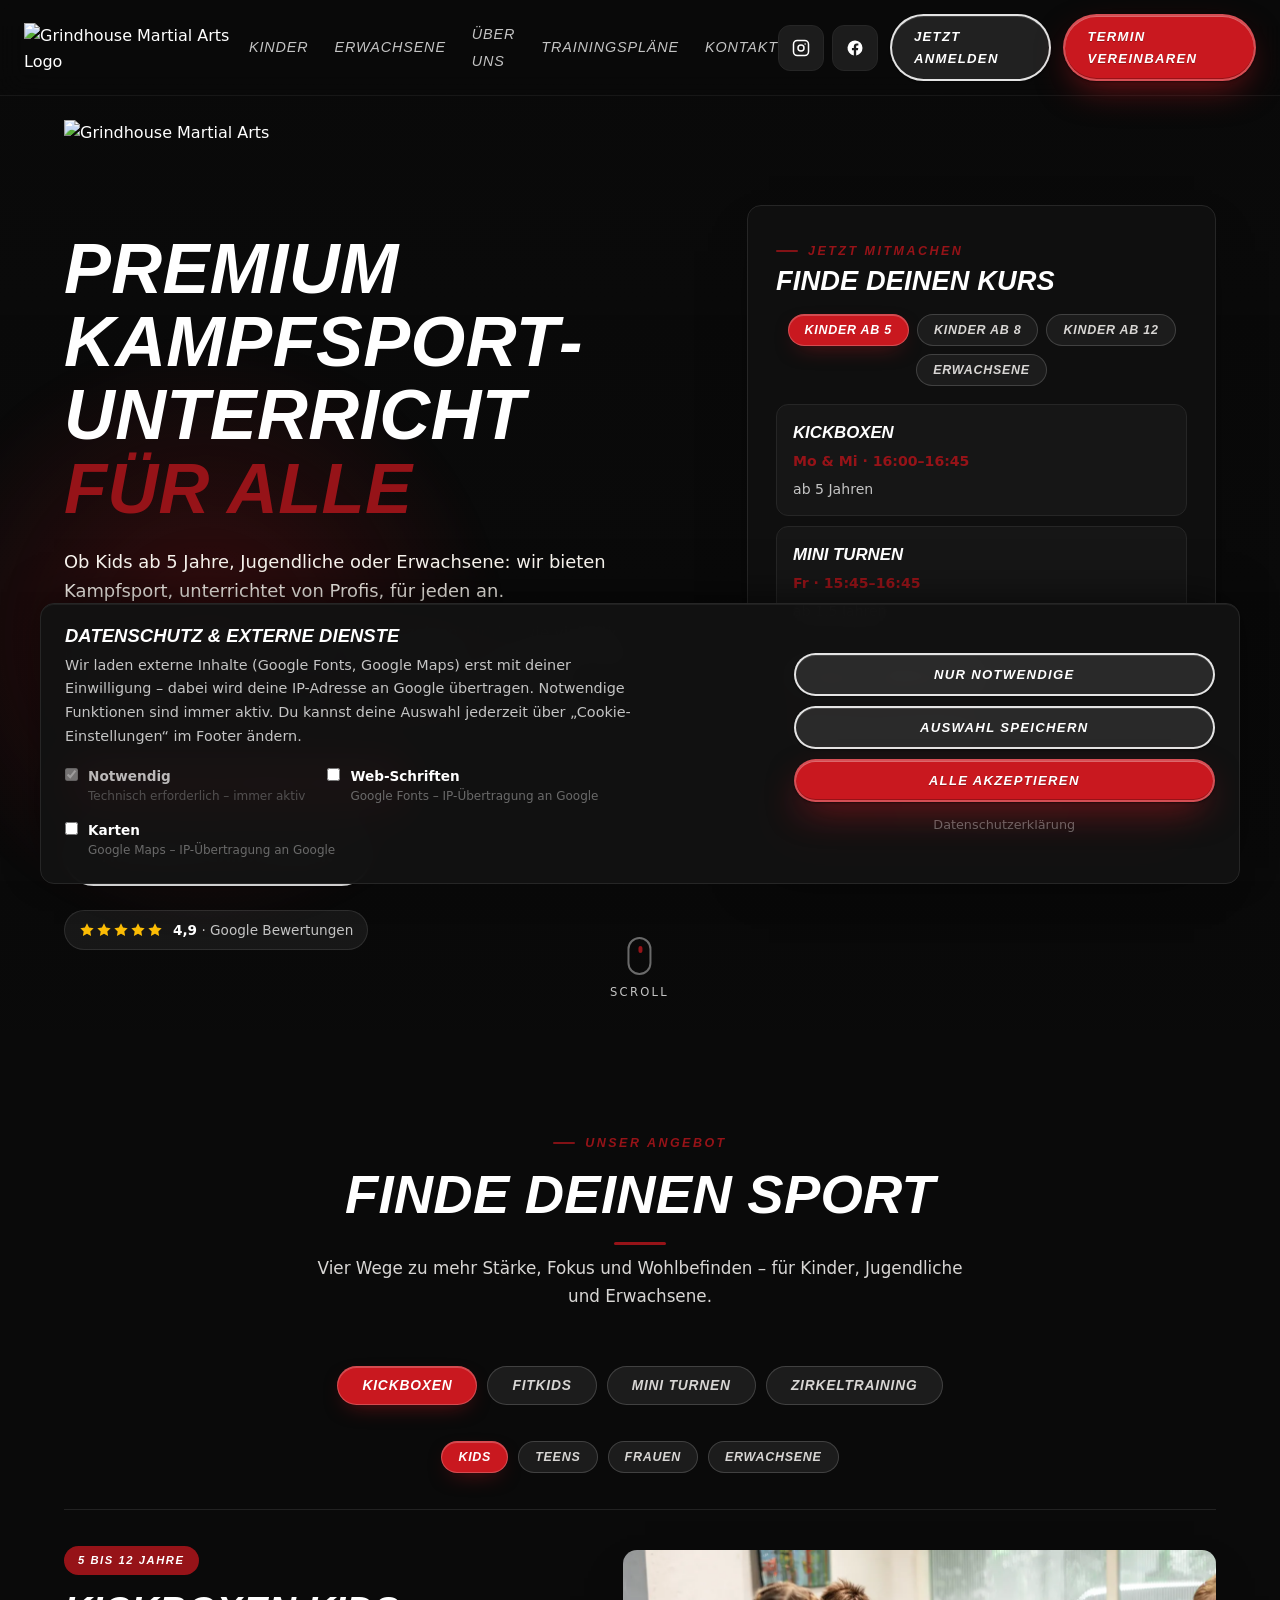
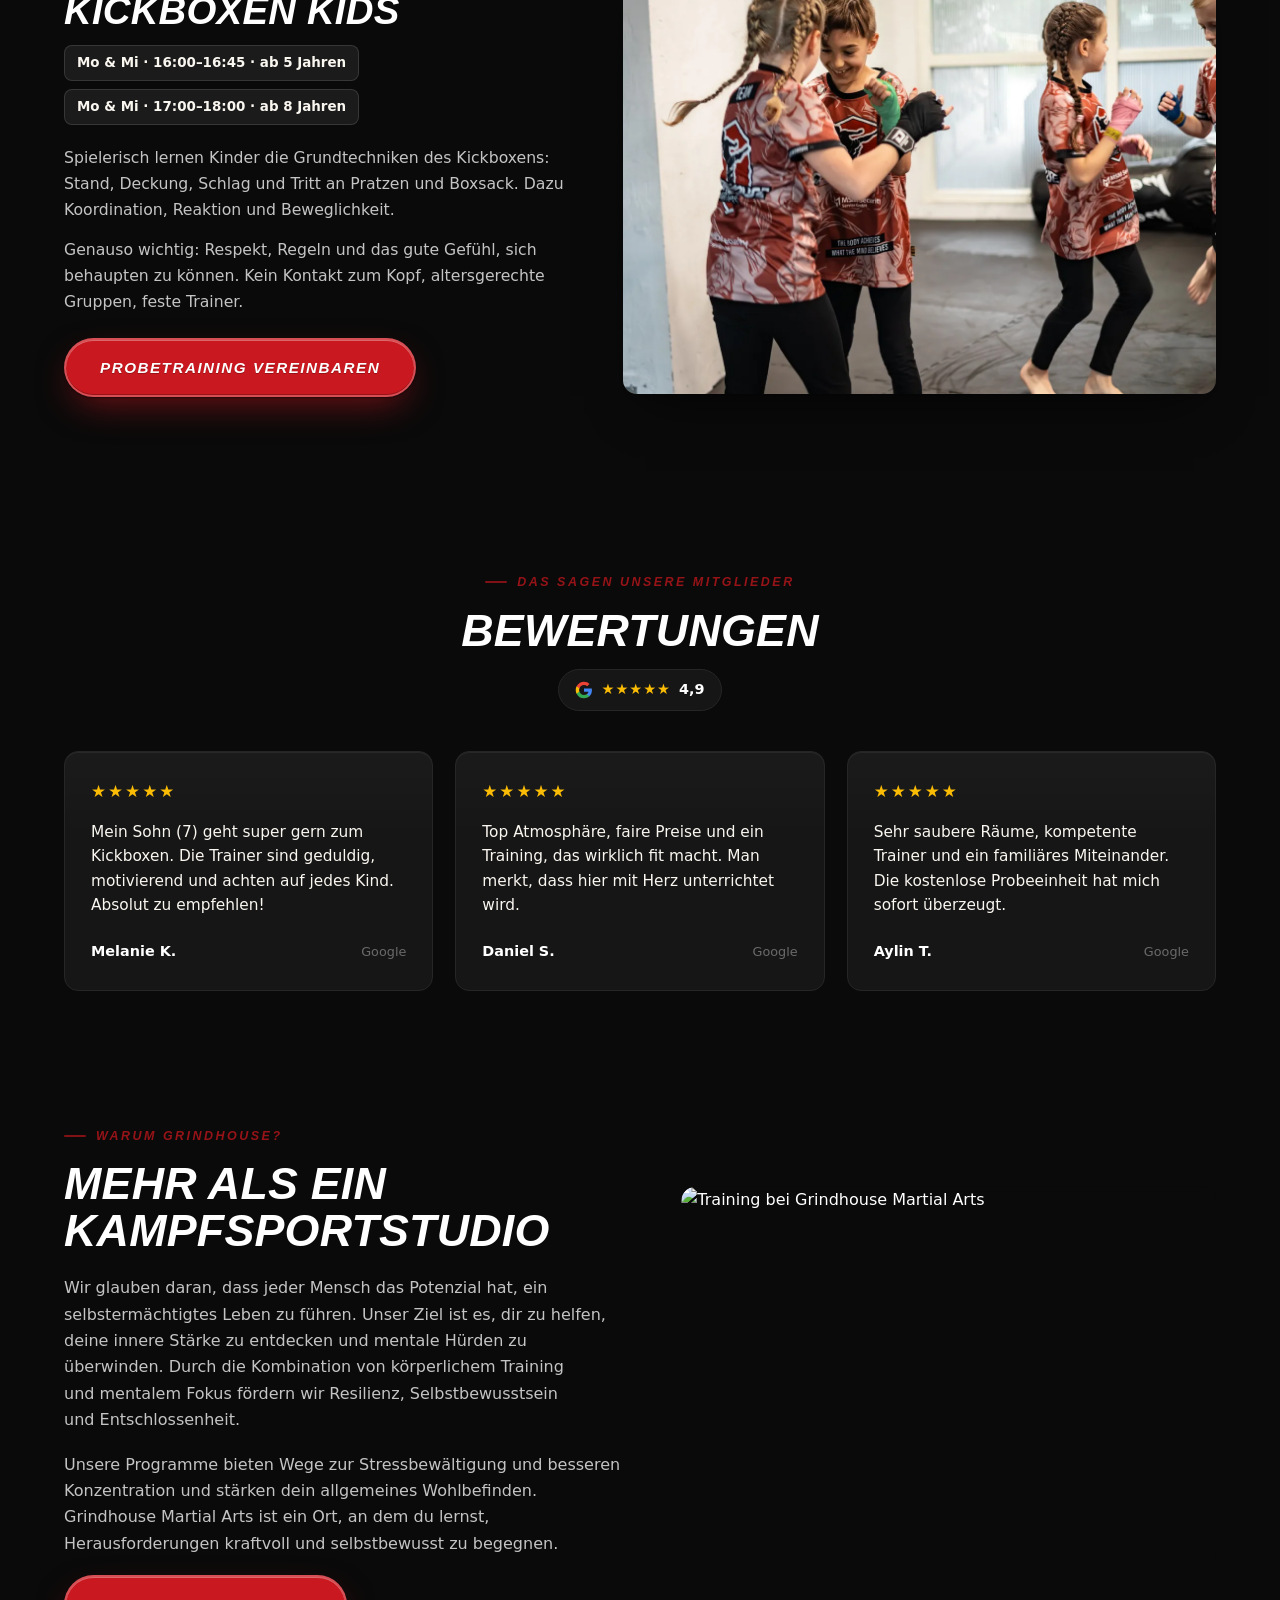
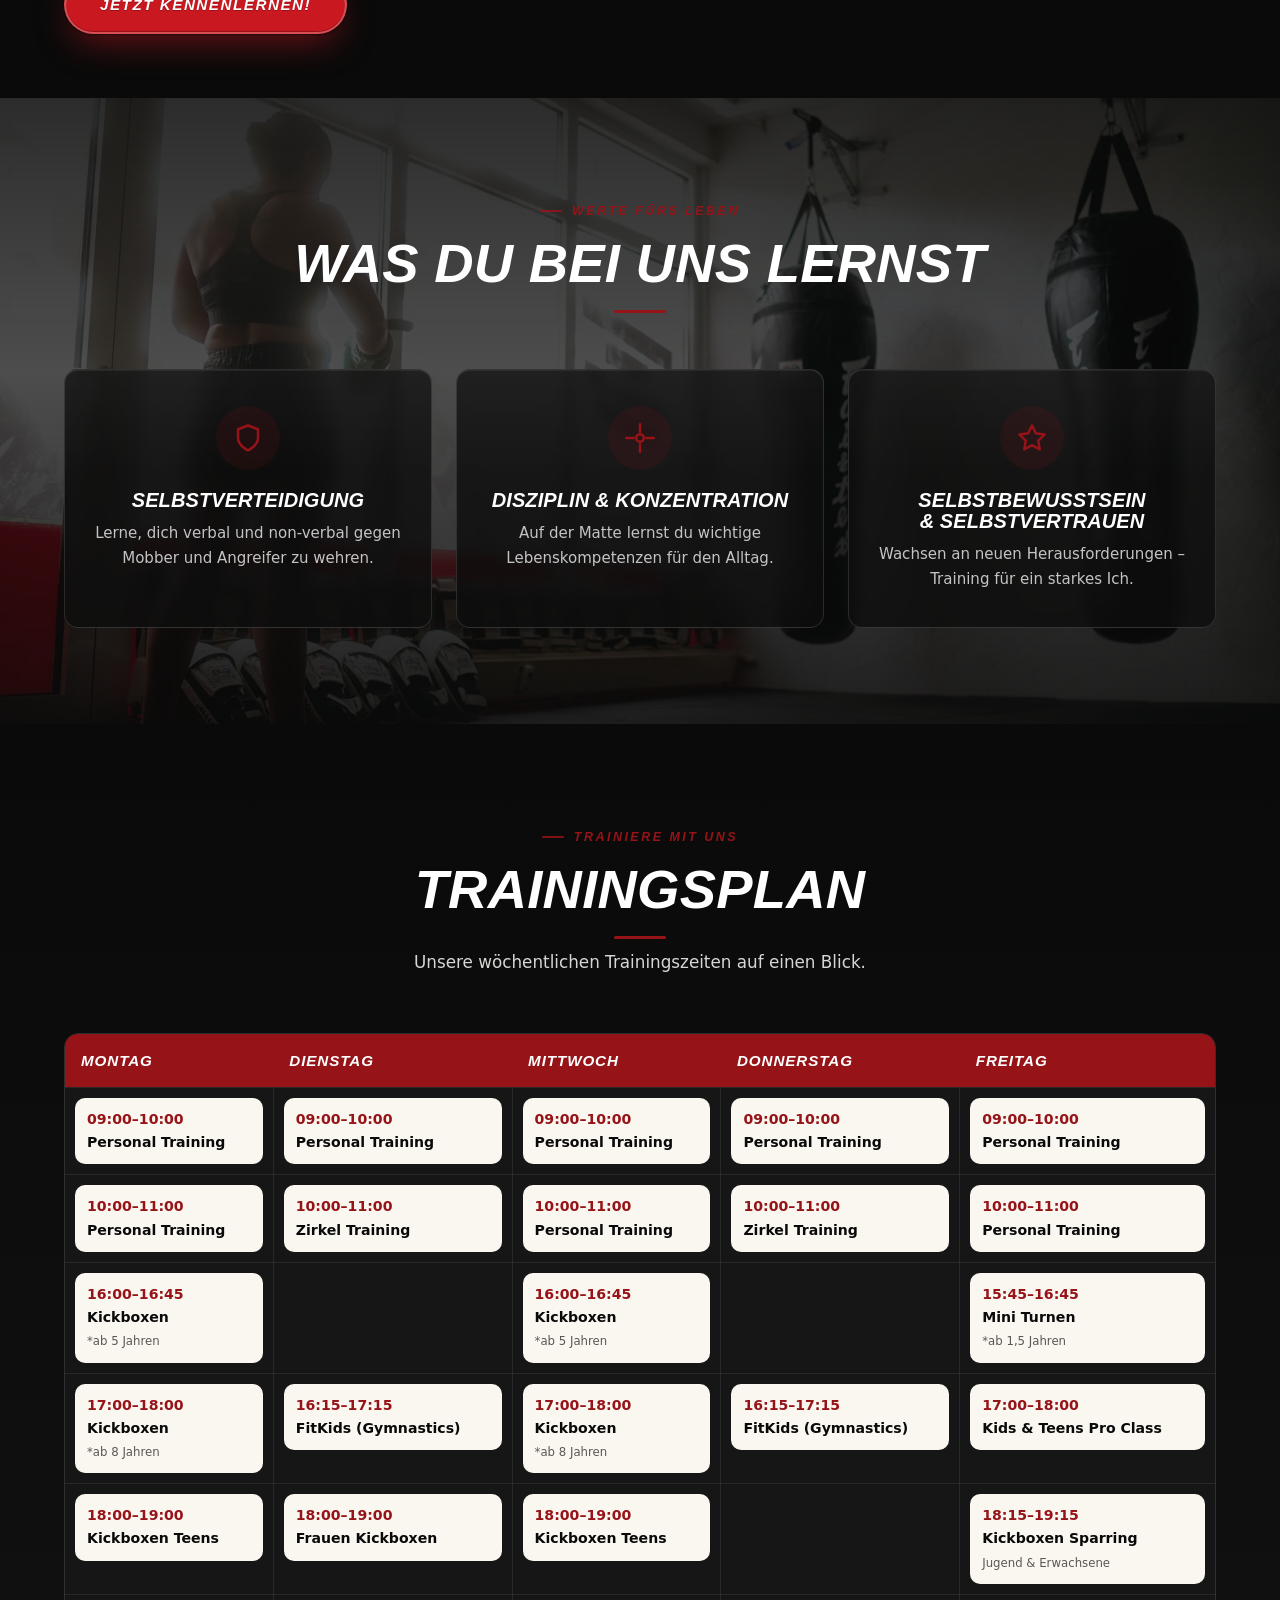
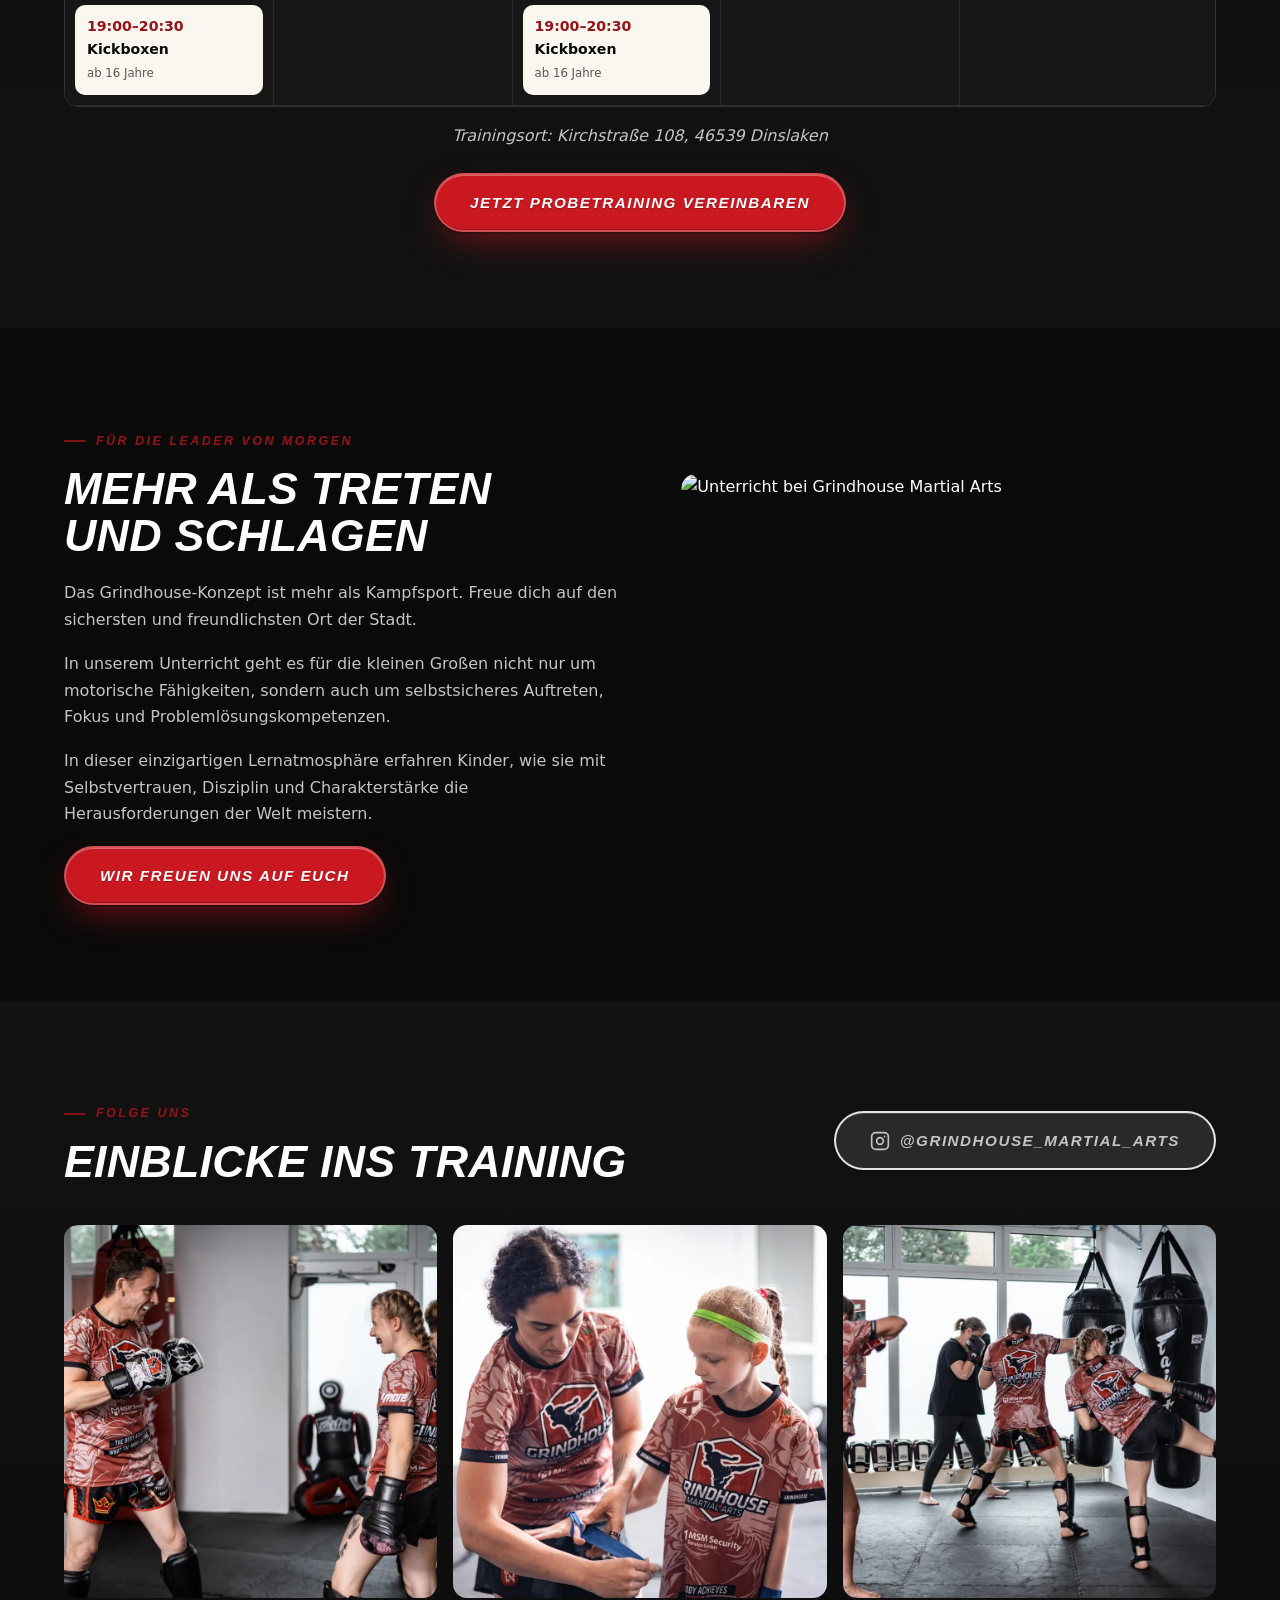
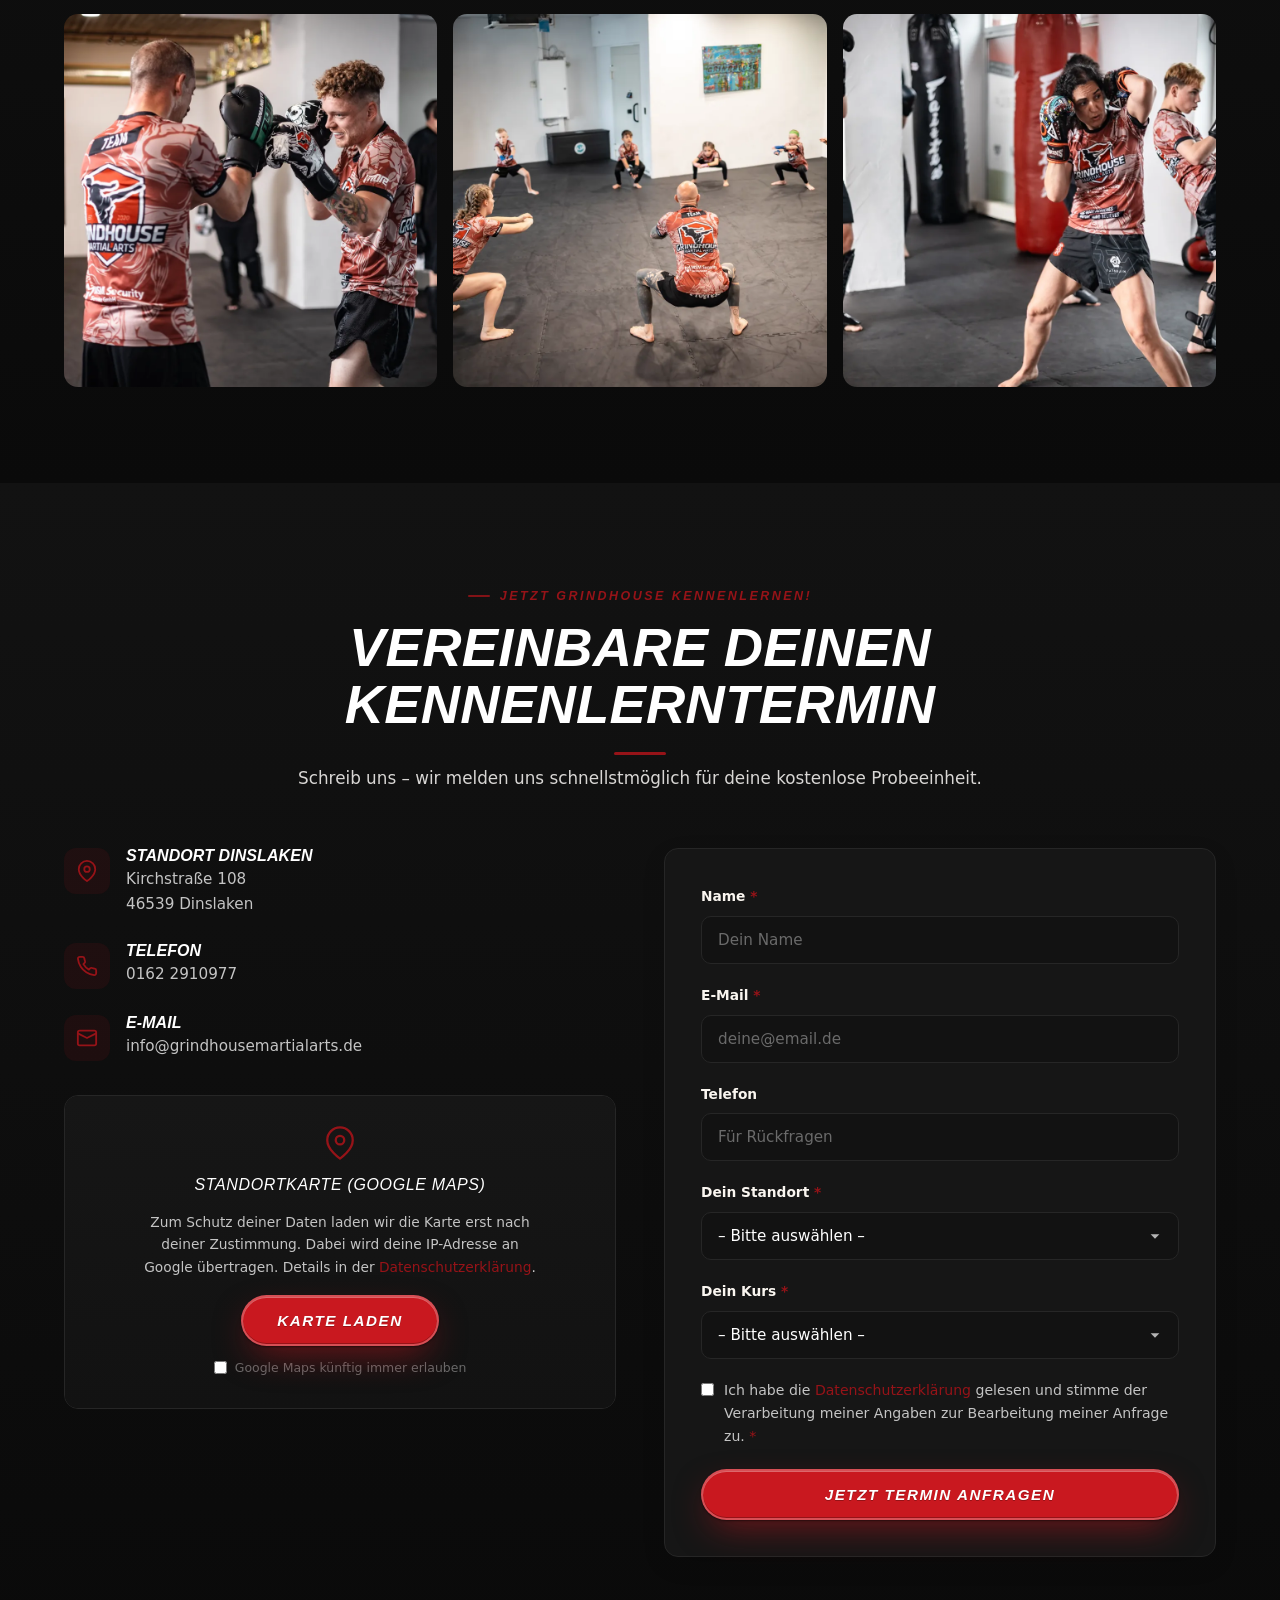
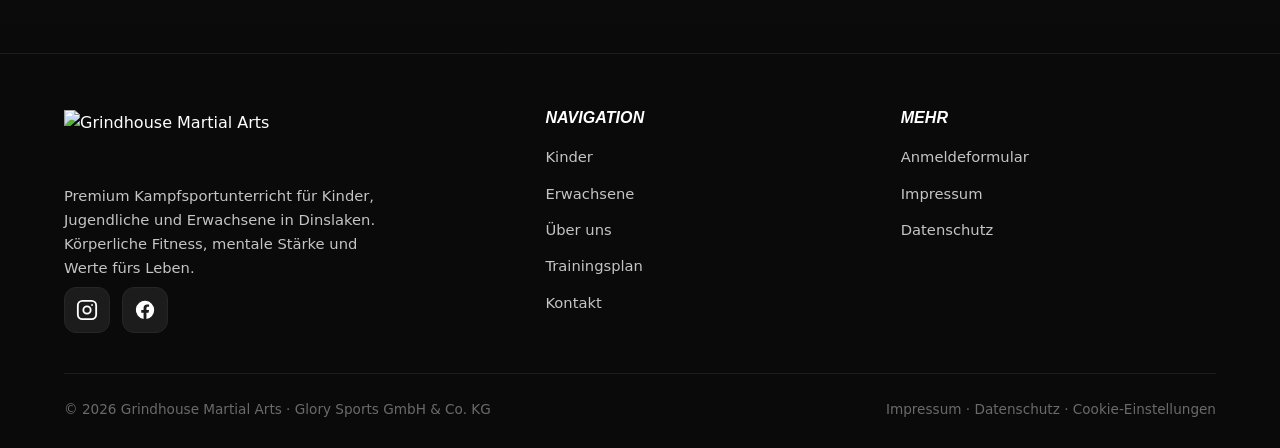
==== commit 95733c29: "Angebot als Reiter-System, Yoga entfernt, Button 'Jetzt anmelden', 'Kurs' statt 'Wunschkurs' - Finde" ====
--- a/index.html
+++ b/index.html
@@ -4,7 +4,7 @@
   <meta charset="UTF-8" />
   <meta name="viewport" content="width=device-width, initial-scale=1.0" />
   <title>Grindhouse Martial Arts – Kampfsport in Dinslaken</title>
-  <meta name="description" content="Premium Kampfsportunterricht für Kinder ab 5 Jahren, Jugendliche und Erwachsene in Dinslaken. Kickboxen, Yoga, Fitness und mentale Stärke. Kostenlose Probeeinheit!" />
+  <meta name="description" content="Premium Kampfsportunterricht für Kinder ab 5 Jahren, Jugendliche und Erwachsene in Dinslaken. Kickboxen, FitKids, Mini Turnen, Zirkeltraining und mentale Stärke. Kostenlose Probeeinheit!" />
   <meta property="og:title" content="Grindhouse Martial Arts" />
   <meta property="og:description" content="Premium Kampfsportunterricht für Alle in Dinslaken. Kostenlos Probeschnuppern!" />
   <meta property="og:image" content="https://www.grindhousemartialarts.de/wp-content/uploads/2023/02/Logo-Website.png" />
@@ -37,7 +37,7 @@
           <svg width="18" height="18" viewBox="0 0 24 24" fill="currentColor"><path d="M22 12a10 10 0 1 0-11.56 9.88v-6.99H7.9V12h2.54V9.8c0-2.5 1.49-3.89 3.78-3.89 1.09 0 2.24.2 2.24.2v2.46h-1.26c-1.24 0-1.63.77-1.63 1.56V12h2.78l-.44 2.89h-2.34v6.99A10 10 0 0 0 22 12z"/></svg>
         </a>
       </div>
-      <a class="btn btn--ghost" href="anmeldeformular.html">Anmeldeformular</a>
+      <a class="btn btn--ghost" href="anmeldeformular.html">Jetzt anmelden</a>
       <a class="btn btn--primary" href="#kontakt">Termin vereinbaren</a>
       <button class="nav__burger" aria-label="Menü öffnen" aria-expanded="false">
         <span></span><span></span><span></span>
@@ -51,7 +51,7 @@
     <a href="#ueber-uns">Über uns</a>
     <a href="#trainingsplan">Trainingspläne</a>
     <a href="#kontakt">Kontakt</a>
-    <a class="btn btn--primary" href="anmeldeformular.html">Anmeldeformular</a>
+    <a class="btn btn--primary" href="anmeldeformular.html">Jetzt anmelden</a>
     <div class="drawer__socials">
       <a class="social-btn ig" href="https://www.instagram.com/grindhouse_martial_arts/" target="_blank" rel="noopener" aria-label="Instagram"><svg width="22" height="22" viewBox="0 0 24 24" fill="none" stroke="currentColor" stroke-width="2" stroke-linecap="round" stroke-linejoin="round"><rect x="2" y="2" width="20" height="20" rx="5"/><circle cx="12" cy="12" r="4"/><circle cx="17.5" cy="6.5" r="1" fill="currentColor" stroke="none"/></svg></a>
       <a class="social-btn fb" href="https://www.facebook.com/grindhousemartialarts/" target="_blank" rel="noopener" aria-label="Facebook"><svg width="22" height="22" viewBox="0 0 24 24" fill="currentColor"><path d="M22 12a10 10 0 1 0-11.56 9.88v-6.99H7.9V12h2.54V9.8c0-2.5 1.49-3.89 3.78-3.89 1.09 0 2.24.2 2.24.2v2.46h-1.26c-1.24 0-1.63.77-1.63 1.56V12h2.78l-.44 2.89h-2.34v6.99A10 10 0 0 0 22 12z"/></svg></a>
@@ -134,31 +134,107 @@
       <div class="section__head reveal">
         <span class="eyebrow">Unser Angebot</span>
         <h2>Finde deinen Sport</h2>
-        <p>Zwei Wege zu mehr Stärke, Fokus und Wohlbefinden – für Kinder, Jugendliche und Erwachsene.</p>
-      </div>
-      <div class="offer-grid">
-        <article class="offer-card reveal">
-          <img class="offer-card__img" src="https://www.grindhousemartialarts.de/wp-content/uploads/2024/10/Grindhouse-26-scaled.jpg" alt="Kickboxen-Training bei Grindhouse Martial Arts" loading="lazy" />
-          <div class="offer-card__body">
-            <span class="offer-card__tag">ab 5 Jahren</span>
-            <h3>Kickboxen</h3>
-            <p>Von den ersten Tritten und Schlägen bis zur Meisterschaft – Kickboxen lehrt Disziplin, Fokus und Ausdauer. Spielerisch und strukturiert lernst du, deine Grenzen zu entdecken und zu überwinden.</p>
-            <a class="link" href="#kontakt">Jetzt kennenlernen
-              <svg width="18" height="18" viewBox="0 0 24 24" fill="none" stroke="currentColor" stroke-width="2.2" stroke-linecap="round" stroke-linejoin="round"><line x1="5" y1="12" x2="19" y2="12"/><polyline points="12 5 19 12 12 19"/></svg>
-            </a>
-          </div>
-        </article>
-        <article class="offer-card reveal">
-          <img class="offer-card__img" src="https://www.grindhousemartialarts.de/wp-content/uploads/2024/11/PHOTO-2024-11-13-10-51-04.jpg" alt="Yoga-Training bei Grindhouse Martial Arts" loading="lazy" />
-          <div class="offer-card__body">
-            <span class="offer-card__tag">ab 7 Jahren</span>
-            <h3>Yoga</h3>
-            <p>Yoga fördert körperliche Flexibilität und Stärke und bringt innere Ruhe und Gelassenheit. Für Kinder bieten wir ein Programm, das Achtsamkeit und Ausgeglichenheit von klein auf unterstützt – die perfekte Ergänzung zu unserem dynamischen Kampfsport.</p>
-            <a class="link" href="#kontakt">Jetzt kennenlernen
-              <svg width="18" height="18" viewBox="0 0 24 24" fill="none" stroke="currentColor" stroke-width="2.2" stroke-linecap="round" stroke-linejoin="round"><line x1="5" y1="12" x2="19" y2="12"/><polyline points="12 5 19 12 12 19"/></svg>
-            </a>
-          </div>
-        </article>
+        <p>Vier Wege zu mehr Stärke, Fokus und Wohlbefinden – für Kinder, Jugendliche und Erwachsene.</p>
+      </div>
+      <div class="sport reveal">
+        <div class="filter-tabs sport__tabs" role="tablist" aria-label="Sportarten">
+          <button class="filter-tab active" data-target="s-kick" role="tab" aria-selected="true">Kickboxen</button>
+          <button class="filter-tab" data-target="s-fitkids" role="tab" aria-selected="false">FitKids</button>
+          <button class="filter-tab" data-target="s-mini" role="tab" aria-selected="false">Mini Turnen</button>
+          <button class="filter-tab" data-target="s-zirkel" role="tab" aria-selected="false">Zirkeltraining</button>
+        </div>
+        <div class="filter-panel active" id="s-kick">
+          <div class="filter-tabs filter-tabs--sub" role="tablist" aria-label="Kickboxen-Gruppen">
+            <button class="filter-tab active" data-target="s-kick-kids" role="tab" aria-selected="true">Kids</button>
+            <button class="filter-tab" data-target="s-kick-teens" role="tab" aria-selected="false">Teens</button>
+            <button class="filter-tab" data-target="s-kick-frauen" role="tab" aria-selected="false">Frauen</button>
+            <button class="filter-tab" data-target="s-kick-erw" role="tab" aria-selected="false">Erwachsene</button>
+          </div>
+        <div class="filter-panel active" id="s-kick-kids">
+          <article class="sport__card">
+            <div class="sport__body">
+              <span class="sport__tag">5 bis 12 Jahre</span>
+              <h3>Kickboxen Kids</h3>
+              <ul class="sport__meta"><li>Mo &amp; Mi · 16:00–16:45 · ab 5 Jahren</li><li>Mo &amp; Mi · 17:00–18:00 · ab 8 Jahren</li></ul>
+              <p>Spielerisch lernen Kinder die Grundtechniken des Kickboxens: Stand, Deckung, Schlag und Tritt an Pratzen und Boxsack. Dazu Koordination, Reaktion und Beweglichkeit.</p><p>Genauso wichtig: Respekt, Regeln und das gute Gefühl, sich behaupten zu können. Kein Kontakt zum Kopf, altersgerechte Gruppen, feste Trainer.</p>
+              <a class="btn btn--primary" href="#kontakt">Probetraining vereinbaren</a>
+            </div>
+            <div class="sport__media"><img src="assets/img/sport-kick-kids.webp" width="1200" height="900" alt="Zwei Kinder beim Kickboxen-Partnertraining" loading="lazy" /></div>
+          </article>
+        </div>
+        <div class="filter-panel" id="s-kick-teens">
+          <article class="sport__card">
+            <div class="sport__body">
+              <span class="sport__tag">12 bis 16 Jahre</span>
+              <h3>Kickboxen Teens</h3>
+              <ul class="sport__meta"><li>Mo &amp; Mi · 18:00–19:00</li><li>Fr · 17:00–18:00 · Kids &amp; Teens Pro Class</li></ul>
+              <p>Technik wird präziser, das Training intensiver: Kombinationen, Beinarbeit, Pratzenarbeit und erste kontrollierte Sparring-Runden mit Schutzausrüstung.</p><p>Die Pro Class am Freitag ist für alle, die mehr wollen: Wettkampfvorbereitung, Kondition und Taktik in kleiner Gruppe.</p>
+              <a class="btn btn--primary" href="#kontakt">Probetraining vereinbaren</a>
+            </div>
+            <div class="sport__media"><img src="assets/img/sport-kick-teens.webp" width="1200" height="900" alt="Jugendlicher tritt beim Kickboxen gegen eine Pratze" loading="lazy" /></div>
+          </article>
+        </div>
+        <div class="filter-panel" id="s-kick-frauen">
+          <article class="sport__card">
+            <div class="sport__body">
+              <span class="sport__tag">Nur für Frauen</span>
+              <h3>Frauen Kickboxen</h3>
+              <ul class="sport__meta"><li>Di · 18:00–19:00</li></ul>
+              <p>Kickboxen unter Frauen: Technik, Kraft und Ausdauer in einer Gruppe, in der sich jede wohlfühlt. Vom ersten Schlag bis zur sauberen Kombination, ohne Leistungsdruck.</p><p>Selbstverteidigung ist Teil jeder Einheit: klare Grenzen setzen, Distanz halten, sicher reagieren.</p>
+              <a class="btn btn--primary" href="#kontakt">Probetraining vereinbaren</a>
+            </div>
+            <div class="sport__media"><img src="assets/img/sport-kick-frauen.webp" width="1200" height="900" alt="Frau schlägt mit Boxhandschuhen auf einen Boxsack" loading="lazy" /></div>
+          </article>
+        </div>
+        <div class="filter-panel" id="s-kick-erw">
+          <article class="sport__card">
+            <div class="sport__body">
+              <span class="sport__tag">Ab 16 Jahren</span>
+              <h3>Kickboxen Erwachsene</h3>
+              <ul class="sport__meta"><li>Mo &amp; Mi · 19:00–20:30</li><li>Fr · 18:15–19:15 · Sparring</li></ul>
+              <p>Für Einsteiger und Erfahrene: Technikarbeit, Pratzen, Boxsack und Konditionsblöcke, die dich an deine Grenze bringen. Jede Einheit hat Struktur, jeder trainiert auf seinem Level.</p><p>Sparring am Freitag ist freiwillig, kontrolliert und mit Schutzausrüstung. Wer Wettkampf will, wird gezielt vorbereitet.</p>
+              <a class="btn btn--primary" href="#kontakt">Probetraining vereinbaren</a>
+            </div>
+            <div class="sport__media"><img src="assets/img/sport-kick-erwachsene.webp" width="1200" height="900" alt="Zwei Erwachsene beim Kickboxen-Sparring" loading="lazy" /></div>
+          </article>
+        </div>
+        </div>
+        <div class="filter-panel" id="s-fitkids">
+          <article class="sport__card">
+            <div class="sport__body">
+              <span class="sport__tag">5 bis 12 Jahre</span>
+              <h3>FitKids Gymnastics</h3>
+              <ul class="sport__meta"><li>Di &amp; Do · 16:15–17:15</li></ul>
+              <p>Bewegung, die Spaß macht: Laufen, Springen, Rollen, Balancieren und erste Turnelemente. FitKids schult Koordination, Kraft und Körpergefühl, ganz ohne Kampfsport.</p><p>Die ideale Basis für jede Sportart und die perfekte Ergänzung zum Kickboxen. Kleine Gruppen, klare Abläufe, viel Lob.</p>
+              <a class="btn btn--primary" href="#kontakt">Probetraining vereinbaren</a>
+            </div>
+            <div class="sport__media"><img src="assets/img/sport-fitkids.webp" width="1200" height="900" alt="Zwei Kinder trainieren mit einem Widerstandsband" loading="lazy" /></div>
+          </article>
+        </div>
+        <div class="filter-panel" id="s-mini">
+          <article class="sport__card">
+            <div class="sport__body">
+              <span class="sport__tag">Ab 1,5 Jahren</span>
+              <h3>Mini Turnen</h3>
+              <ul class="sport__meta"><li>Fr · 15:45–16:45</li></ul>
+              <p>Klettern, krabbeln, hüpfen, balancieren: Beim Mini Turnen entdecken die Kleinsten ihren Körper und die Matte, gemeinsam mit Mama oder Papa.</p><p>Spielerische Parcours fördern Motorik, Gleichgewicht und Mut. Und ganz nebenbei lernen die Kinder, in der Gruppe zu warten, zu teilen und zuzuhören.</p>
+              <a class="btn btn--primary" href="#kontakt">Probetraining vereinbaren</a>
+            </div>
+            <div class="sport__media"><img src="assets/img/sport-miniturnen.webp" width="1200" height="900" alt="Kinder machen gemeinsam Bodenübungen in der Trainingshalle" loading="lazy" /></div>
+          </article>
+        </div>
+        <div class="filter-panel" id="s-zirkel">
+          <article class="sport__card">
+            <div class="sport__body">
+              <span class="sport__tag">Erwachsene</span>
+              <h3>Zirkeltraining</h3>
+              <ul class="sport__meta"><li>Di &amp; Do · 10:00–11:00</li></ul>
+              <p>Kraft und Ausdauer im Stationsbetrieb: Boxsack, Kettlebell, Körpergewicht, Sprints. Eine Stunde, die dich fordert und den Kopf frei macht.</p><p>Jede Station lässt sich anpassen, vom Wiedereinstieg bis zum Leistungsniveau. Vormittags, in kleiner Runde, mit Trainer an deiner Seite.</p>
+              <a class="btn btn--primary" href="#kontakt">Probetraining vereinbaren</a>
+            </div>
+            <div class="sport__media"><img src="assets/img/sport-zirkel.webp" width="1200" height="900" alt="Erwachsene trainieren an Boxsäcken im Studio" loading="lazy" /></div>
+          </article>
+        </div>
       </div>
     </div>
   </section>
@@ -422,7 +498,7 @@
             </select>
           </div>
           <div class="form-group">
-            <label for="course">Dein Wunschkurs <span class="req">*</span></label>
+            <label for="course">Dein Kurs <span class="req">*</span></label>
             <select class="form-control" id="course" name="course" required>
               <option value="">– Bitte auswählen –</option>
               <option>Kinder ab 5 Jahren</option>
--- a/assets/style.css
+++ b/assets/style.css
@@ -288,40 +288,35 @@
 }
 @keyframes scroll { 0% { opacity: 0; top: 7px; } 40% { opacity: 1; } 80% { opacity: 0; top: 18px; } 100% { opacity: 0; } }
 
-/* ---------- Offer cards ---------- */
-.offer-grid { display: grid; grid-template-columns: repeat(2, 1fr); gap: 28px; }
-.offer-card {
-  position: relative; border-radius: var(--radius); overflow: hidden;
-  background: var(--gray-850); box-shadow: var(--shadow-card);
-  min-height: 440px; display: flex; flex-direction: column; justify-content: flex-end;
-  isolation: isolate;
-  transition: transform 0.4s var(--ease-expo), box-shadow 0.4s var(--ease-expo);
-}
-.offer-card:hover { transform: translateY(-6px); box-shadow: 0 30px 60px -24px rgba(0,0,0,0.8), 0 0 0 1px rgba(150,19,24,0.4); }
-.offer-card__img {
-  position: absolute; inset: 0; width: 100%; height: 100%; object-fit: cover;
-  z-index: -2; transition: transform 0.7s var(--ease);
-}
-.offer-card::before {
-  content: ""; position: absolute; inset: 0; z-index: -1;
-  background: linear-gradient(180deg, rgba(10,10,10,0.1) 0%, rgba(10,10,10,0.55) 45%, rgba(10,10,10,0.95) 100%);
-}
-.offer-card:hover .offer-card__img { transform: scale(1.06); }
-.offer-card__body { padding: 32px; }
-.offer-card__tag {
+/* ---------- Sport tabs (Finde deinen Sport) ---------- */
+.sport__tabs { margin-bottom: 28px; }
+.filter-tabs--sub { justify-content: flex-start; gap: 8px; margin-bottom: 22px; }
+.filter-tabs--sub .filter-tab { padding: 8px 16px; font-size: 0.78rem; }
+.sport__card {
+  display: grid; grid-template-columns: 1fr 1.15fr; gap: 44px; align-items: center;
+  padding: 36px 0 8px; border-top: 1px solid rgba(255, 255, 255, 0.1);
+}
+.sport__tag {
   display: inline-block; font-family: var(--font-display); font-style: italic; font-weight: 600;
   text-transform: uppercase; letter-spacing: 0.14em; font-size: 0.7rem;
-  background: var(--red); color: #fff; padding: 5px 14px; border-radius: var(--pill); margin-bottom: 14px;
-}
-.offer-card h3 { font-size: 1.7rem; margin-bottom: 12px; }
-.offer-card p { color: var(--gray-300); font-size: 0.96rem; margin-bottom: 20px; }
-.offer-card a.link {
-  font-family: var(--font-display); font-style: italic; font-weight: 600; text-transform: uppercase;
-  letter-spacing: 0.08em; font-size: 0.86rem; color: var(--white); display: inline-flex; align-items: center; gap: 8px;
-}
-.offer-card a.link svg { transition: transform 0.25s var(--ease); }
-.offer-card a.link:hover { color: var(--red); }
-.offer-card a.link:hover svg { transform: translateX(5px); }
+  background: var(--red); color: #fff; padding: 5px 14px; border-radius: var(--pill); margin-bottom: 16px;
+}
+.sport__body h3 { font-size: clamp(1.7rem, 3vw, 2.4rem); margin-bottom: 14px; }
+.sport__meta { list-style: none; display: flex; flex-wrap: wrap; gap: 8px; margin-bottom: 20px; }
+.sport__meta li {
+  font-size: 0.84rem; font-weight: 600; color: var(--cream); font-variant-numeric: tabular-nums;
+  padding: 6px 12px; border-radius: 8px; background: rgba(255, 255, 255, 0.07); border: 1px solid rgba(255, 255, 255, 0.12);
+}
+.sport__body p { color: var(--gray-300); font-size: 0.98rem; margin-bottom: 14px; max-width: 52ch; }
+.sport__body .btn { margin-top: 10px; }
+.sport__media { border-radius: var(--radius); overflow: hidden; box-shadow: var(--shadow-card); aspect-ratio: 4 / 3; }
+.sport__media img { width: 100%; height: 100%; object-fit: cover; display: block; }
+/* switching tabs: copy rises in a cascade, photo settles from a push-in */
+.filter-panel.active .sport__body > * { animation: rise 0.5s var(--ease-expo) both; animation-delay: calc(var(--i, 0) * 60ms); }
+.sport__body > :nth-child(2) { --i: 1; } .sport__body > :nth-child(3) { --i: 2; } .sport__body > :nth-child(4) { --i: 3; }
+.sport__body > :nth-child(5) { --i: 4; } .sport__body > :nth-child(6) { --i: 5; }
+.filter-panel.active .sport__media img { animation: sport-in 0.9s var(--ease-expo) both; }
+@keyframes sport-in { from { opacity: 0; transform: scale(1.08); } to { opacity: 1; transform: none; } }
 
 /* ---------- Why / About split ---------- */
 .split { display: grid; grid-template-columns: 1.05fr 1fr; gap: 56px; align-items: center; }
@@ -543,12 +538,8 @@
 }
 .reveal.in { opacity: 1; transform: translateY(0); filter: blur(0); }
 /* gentle stagger when several reveals sit in one row/grid */
-.offer-grid .reveal:nth-child(2), .values .reveal:nth-child(2), .reviews-grid .reveal:nth-child(2) { transition-delay: 0.1s; }
+.values .reveal:nth-child(2), .reviews-grid .reveal:nth-child(2) { transition-delay: 0.1s; }
 .values .reveal:nth-child(3), .reviews-grid .reveal:nth-child(3) { transition-delay: 0.2s; }
-/* offer cards: photo settles from a push-in as the card reveals */
-.offer-card.reveal .offer-card__img { transform: scale(1.12); }
-.offer-card.reveal.in .offer-card__img { transform: scale(1); transition: transform 1.3s var(--ease-expo); }
-.offer-card.reveal.in:hover .offer-card__img { transform: scale(1.06); transition-duration: 0.7s; }
 /* value cards: icon pops in after its card */
 .value-card.reveal .value-card__icon { opacity: 0; transform: scale(0.6); }
 .value-card.reveal.in .value-card__icon {
@@ -746,7 +737,9 @@
   .section { padding: 72px 0; }
   .hero { min-height: auto; padding: 110px 0 64px; }
   .hero__finder { padding: 22px; }
-  .offer-grid { grid-template-columns: 1fr; }
+  .sport__card { grid-template-columns: 1fr; gap: 24px; padding-top: 24px; }
+  .sport__media { order: -1; }
+  .filter-tabs--sub { justify-content: center; }
   .values { grid-template-columns: 1fr; }
   .gallery { grid-template-columns: 1fr 1fr; gap: 10px; }
   .values-section::before { background-image: linear-gradient(180deg, rgba(10,10,10,0.9) 0%, rgba(10,10,10,0.72) 45%, rgba(10,10,10,0.94) 100%), url("img/werte-bg-1080.webp"); }
@@ -758,7 +751,7 @@
 @media (prefers-reduced-motion: reduce) {
   *, *::before, *::after { animation: none !important; transition: none !important; scroll-behavior: auto; }
   .reveal, .split.reveal .split__media, .split.reveal .split__body, .split.reveal .split__media img,
-  .offer-card.reveal .offer-card__img, .value-card.reveal .value-card__icon,
+  .value-card.reveal .value-card__icon,
   .drawer > a, .drawer > .drawer__socials,
   .plan-wrap.reveal table.plan tbody tr, .gallery.reveal .gallery__item { opacity: 1 !important; transform: none !important; filter: none !important; clip-path: none !important; }
   .hero::after, .hero__grid, .values-section::before { scale: 1; translate: none; opacity: 1; }
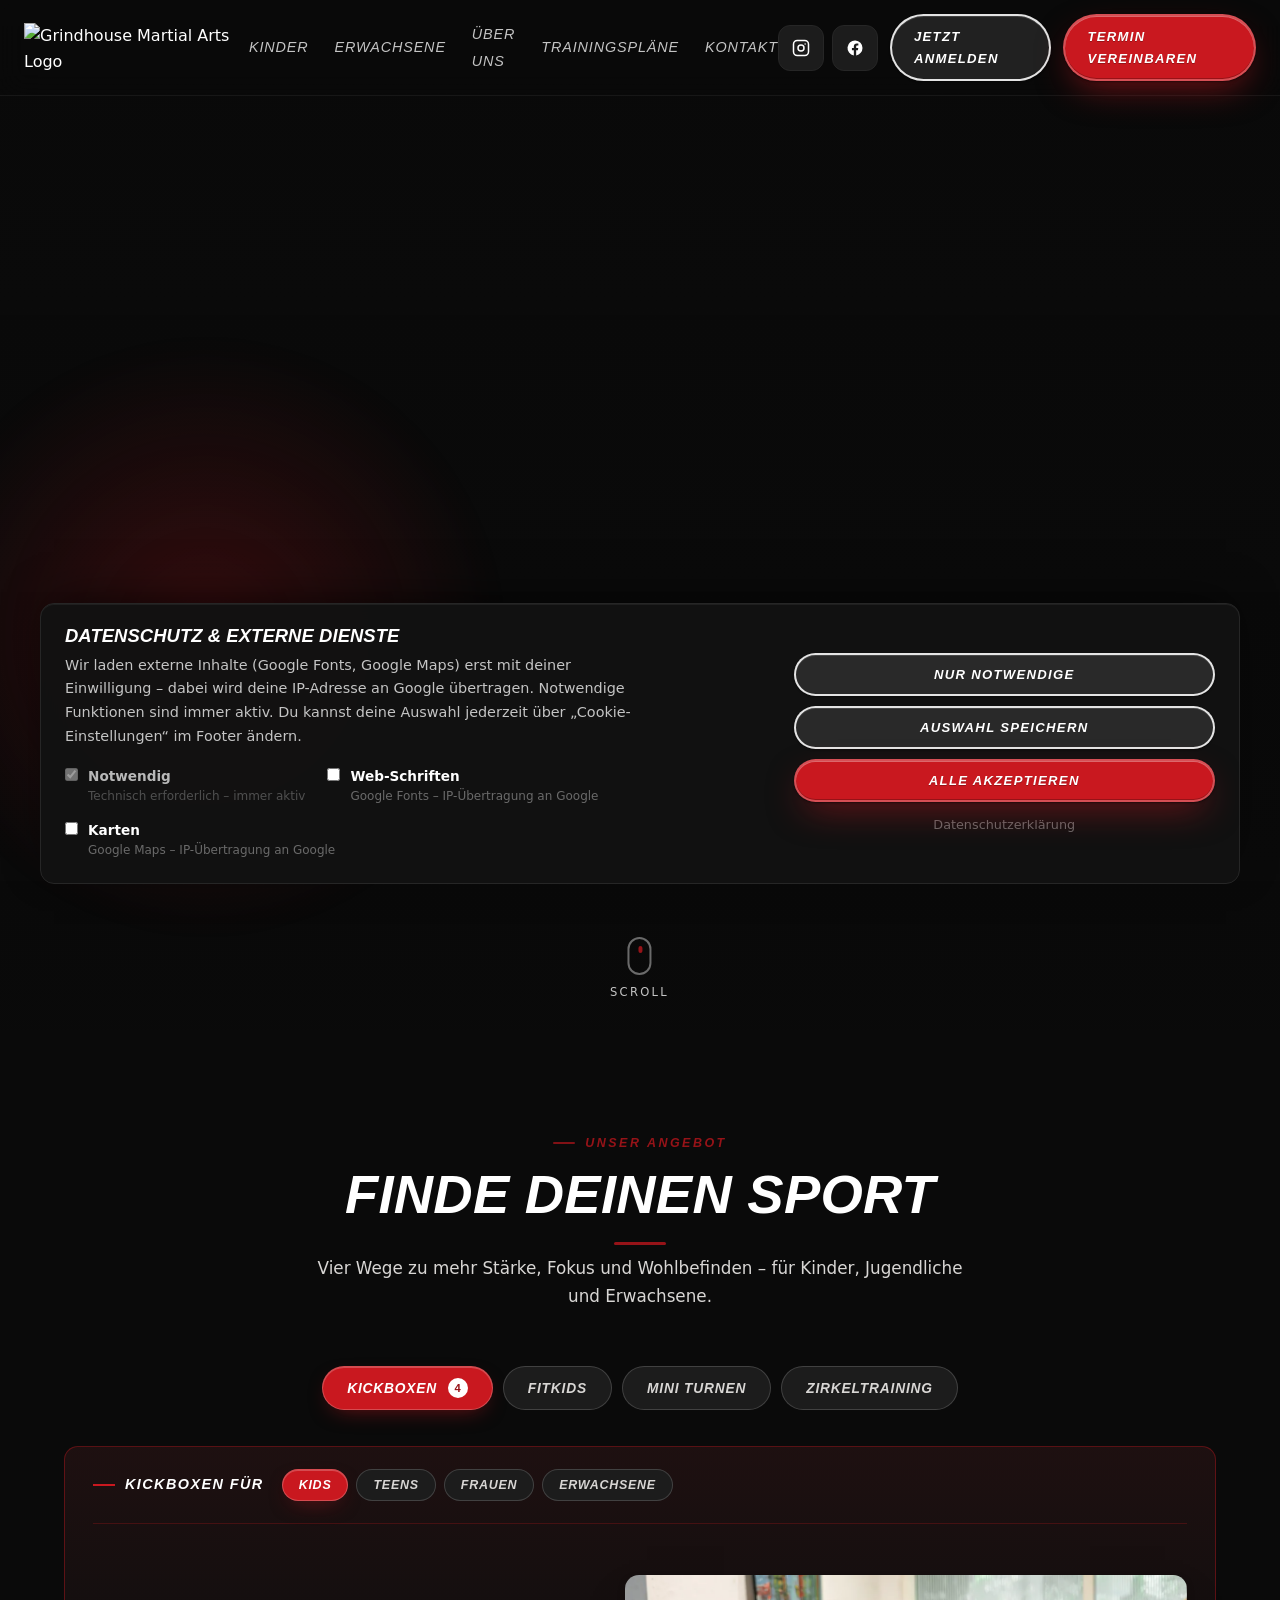
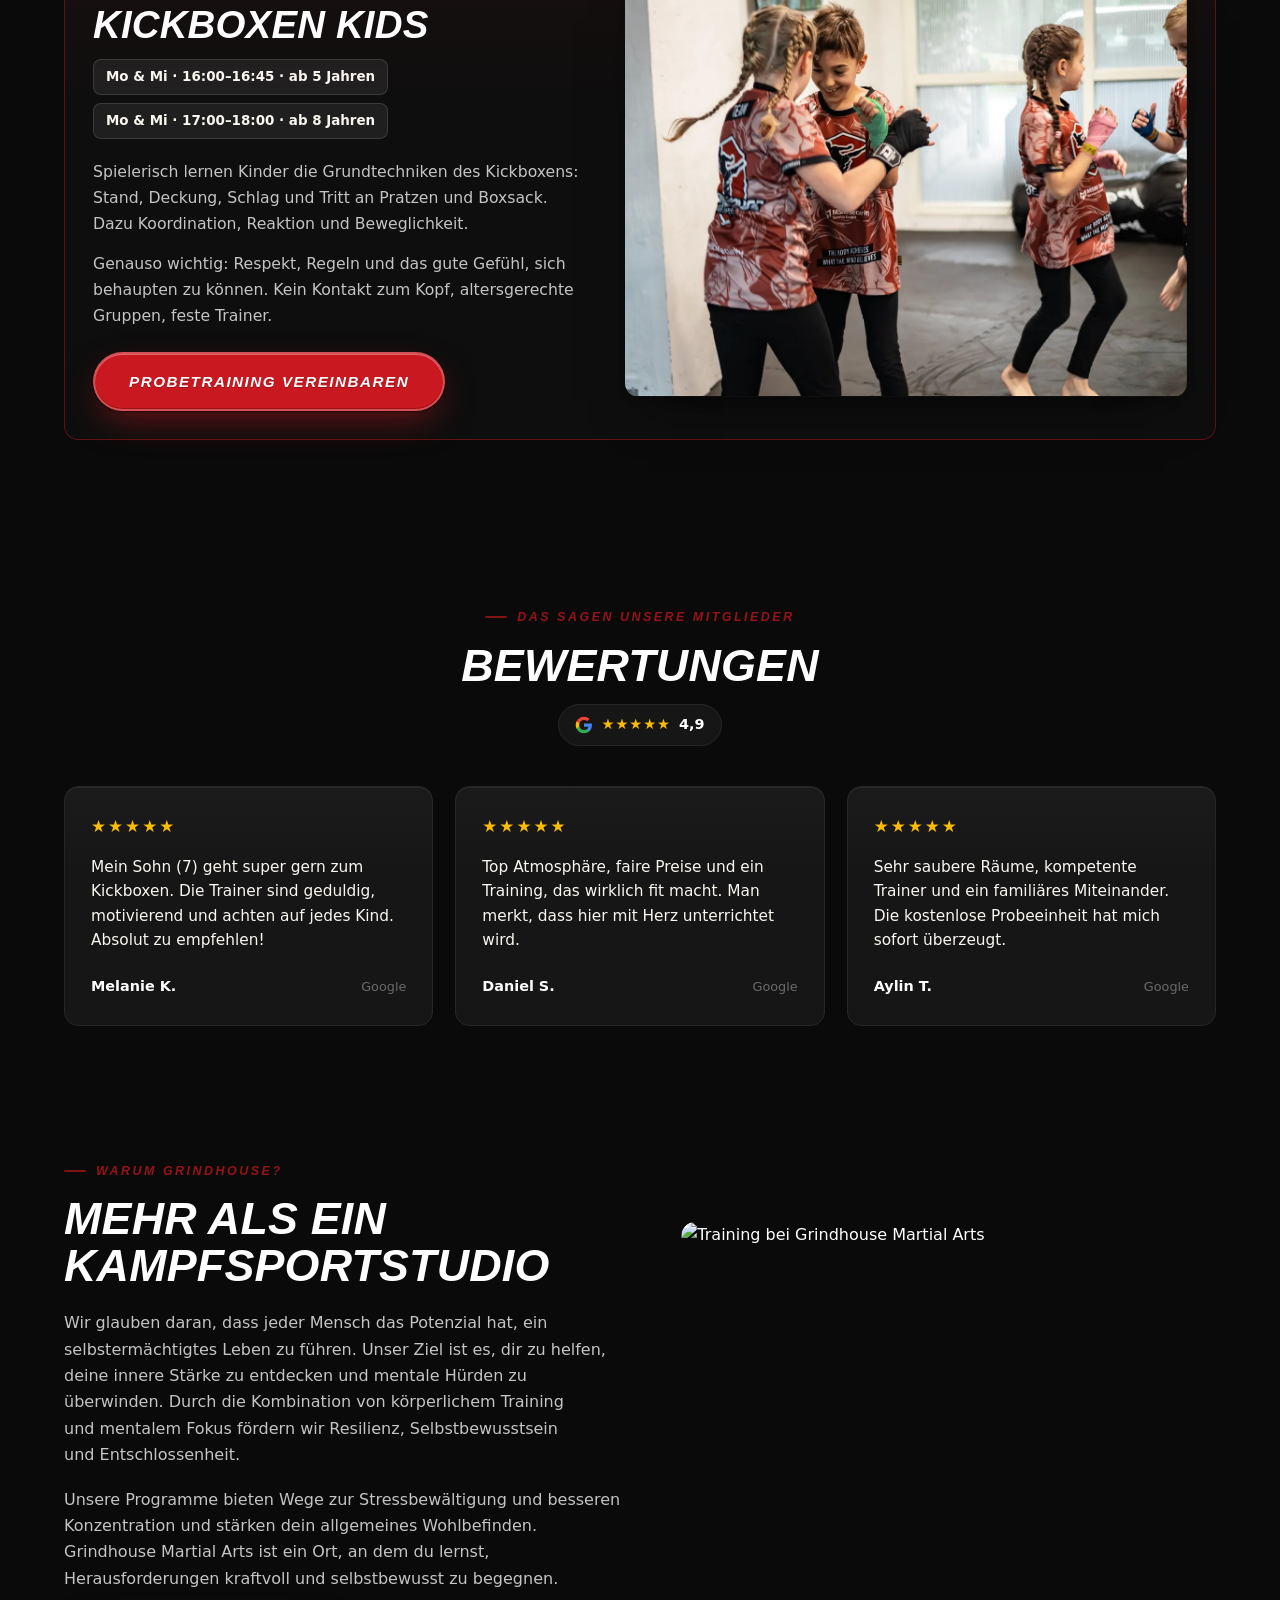
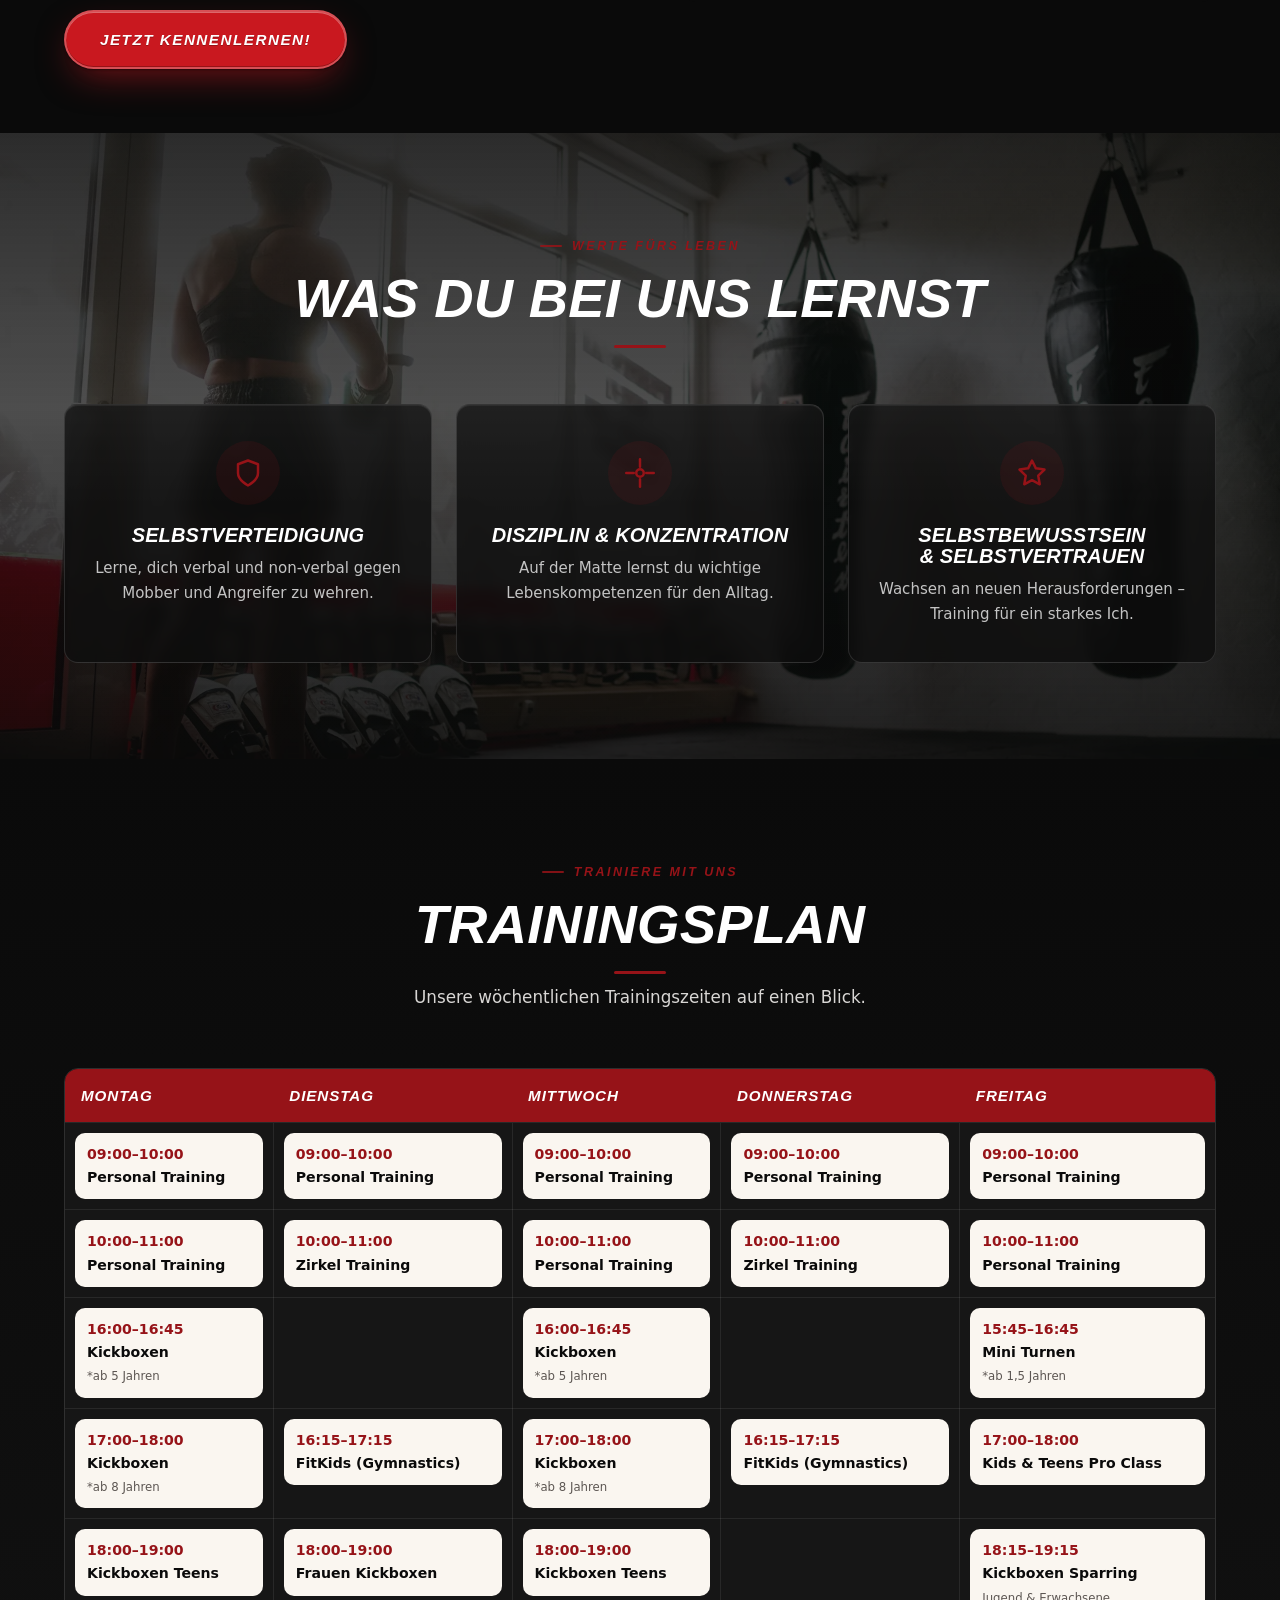
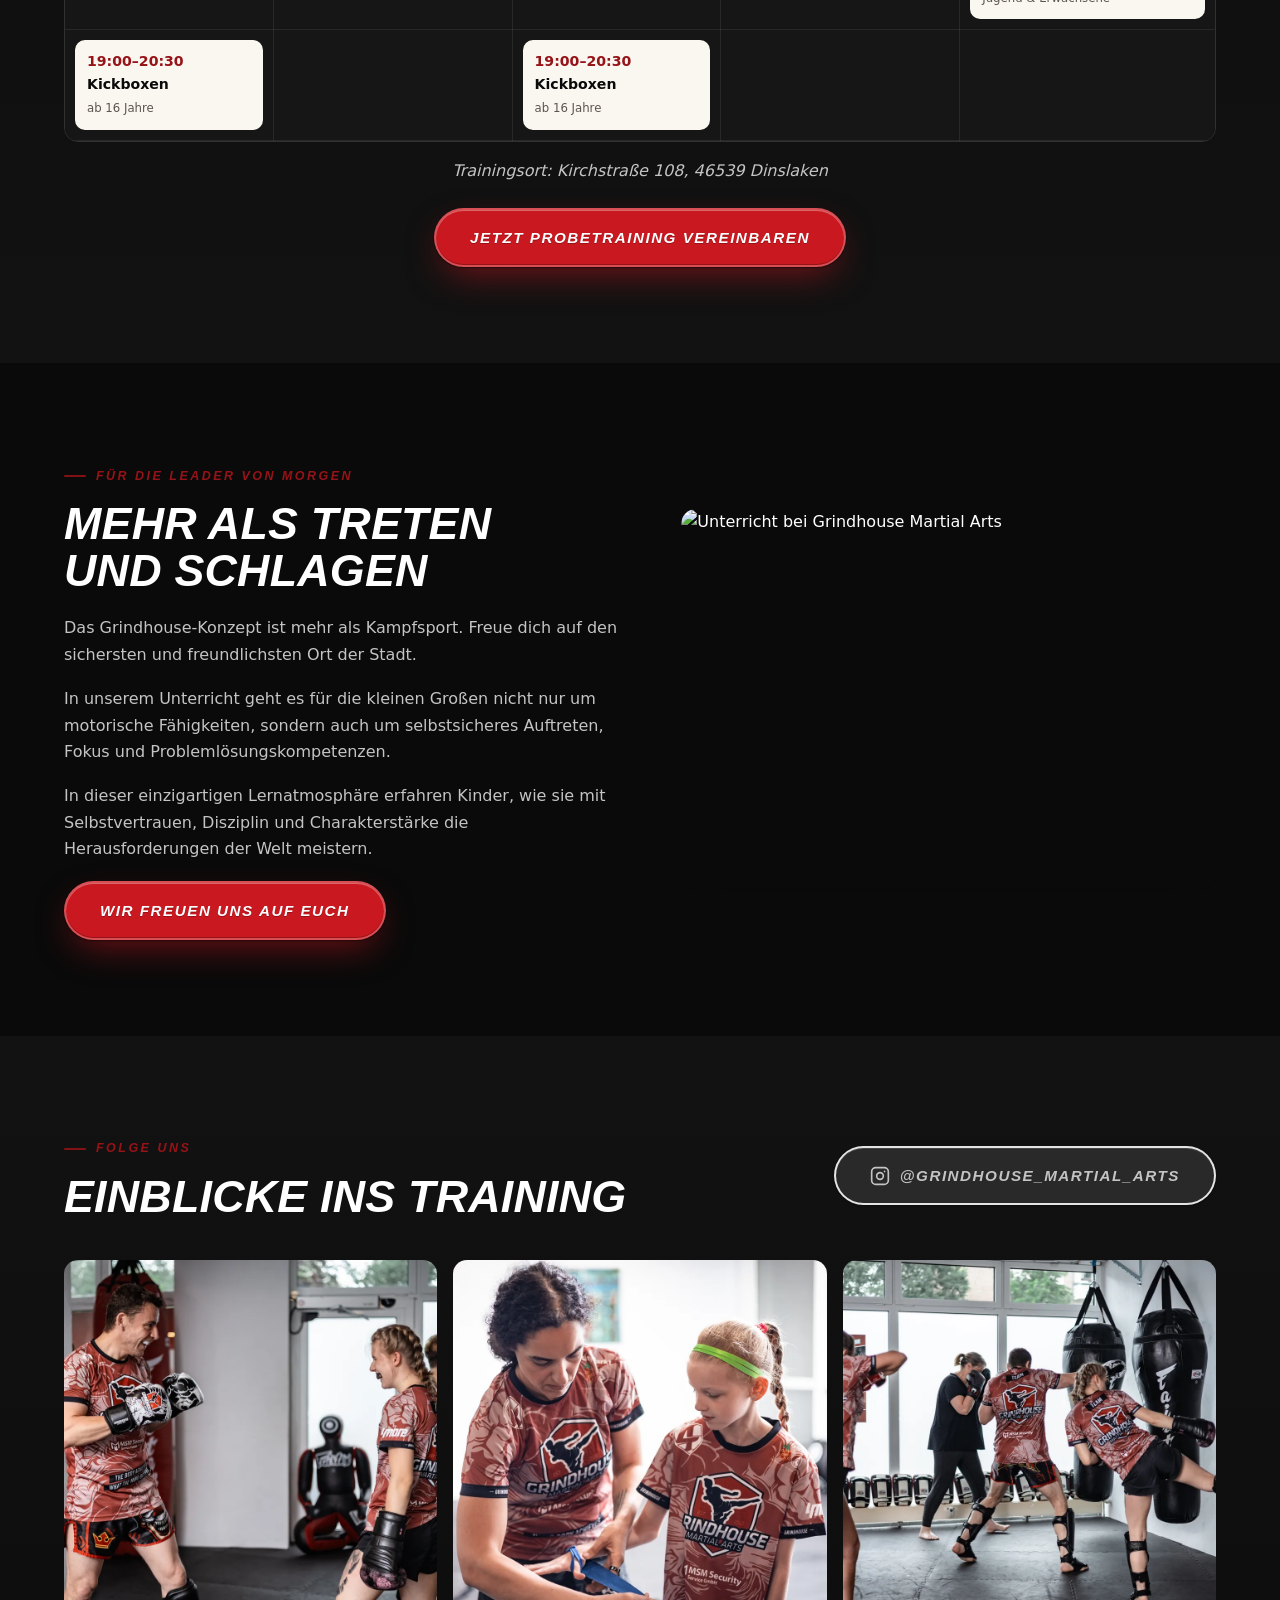
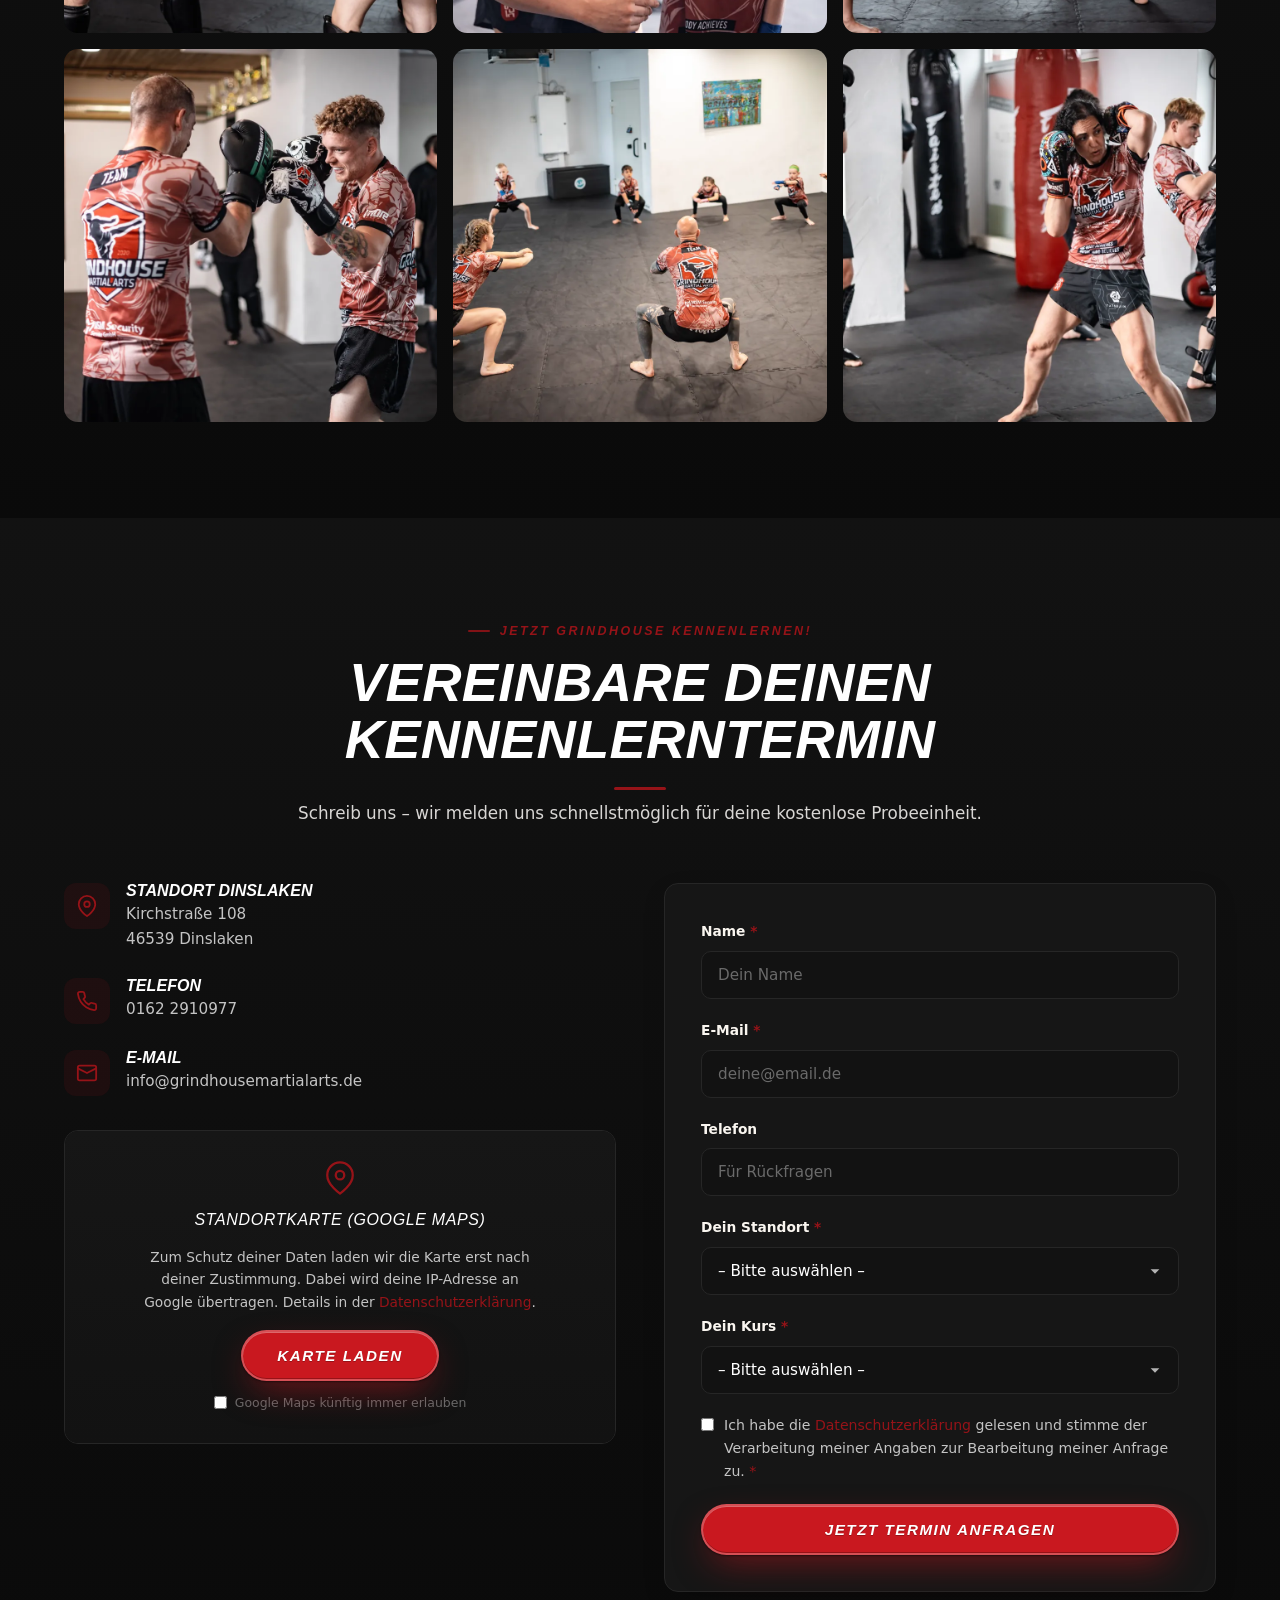
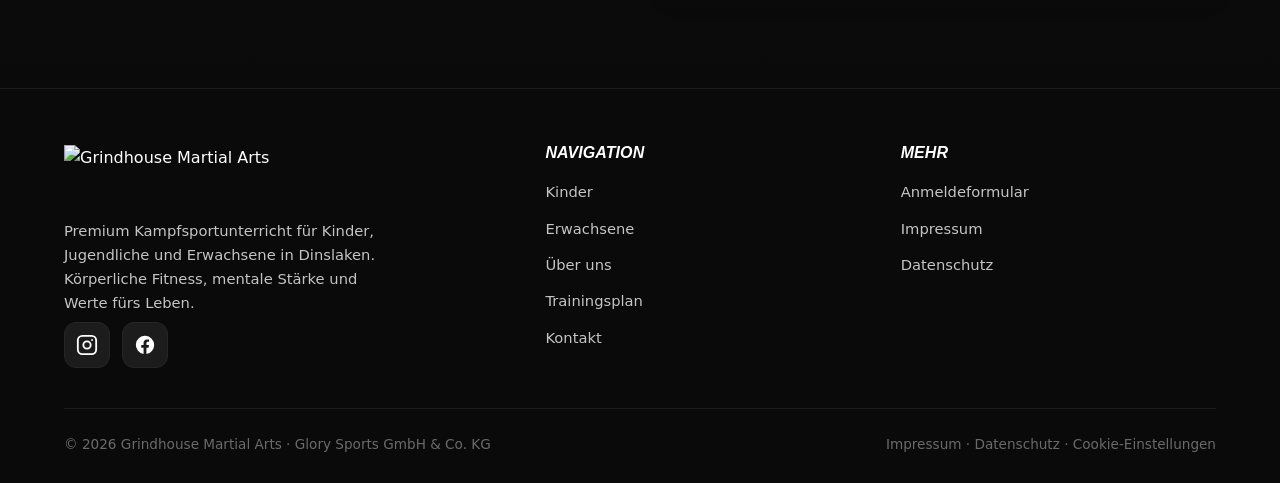
==== commit 889d349c: "Kickboxen-Reiter: Zählmarke '4', Gruppen in umrandetem Kasten mit Label 'Kickboxen für' Co-Authored-" ====
--- a/index.html
+++ b/index.html
@@ -138,17 +138,20 @@
       </div>
       <div class="sport reveal">
         <div class="filter-tabs sport__tabs" role="tablist" aria-label="Sportarten">
-          <button class="filter-tab active" data-target="s-kick" role="tab" aria-selected="true">Kickboxen</button>
+          <button class="filter-tab active" data-target="s-kick" role="tab" aria-selected="true">Kickboxen <span class="filter-tab__count" aria-label="4 Gruppen">4</span></button>
           <button class="filter-tab" data-target="s-fitkids" role="tab" aria-selected="false">FitKids</button>
           <button class="filter-tab" data-target="s-mini" role="tab" aria-selected="false">Mini Turnen</button>
           <button class="filter-tab" data-target="s-zirkel" role="tab" aria-selected="false">Zirkeltraining</button>
         </div>
-        <div class="filter-panel active" id="s-kick">
-          <div class="filter-tabs filter-tabs--sub" role="tablist" aria-label="Kickboxen-Gruppen">
+        <div class="filter-panel active filter-panel--kick" id="s-kick">
+          <div class="subnav">
+            <span class="subnav__label">Kickboxen für</span>
+            <div class="filter-tabs filter-tabs--sub" role="tablist" aria-label="Kickboxen-Gruppen">
             <button class="filter-tab active" data-target="s-kick-kids" role="tab" aria-selected="true">Kids</button>
             <button class="filter-tab" data-target="s-kick-teens" role="tab" aria-selected="false">Teens</button>
             <button class="filter-tab" data-target="s-kick-frauen" role="tab" aria-selected="false">Frauen</button>
             <button class="filter-tab" data-target="s-kick-erw" role="tab" aria-selected="false">Erwachsene</button>
+            </div>
           </div>
         <div class="filter-panel active" id="s-kick-kids">
           <article class="sport__card">
--- a/assets/style.css
+++ b/assets/style.css
@@ -290,8 +290,28 @@
 
 /* ---------- Sport tabs (Finde deinen Sport) ---------- */
 .sport__tabs { margin-bottom: 28px; }
-.filter-tabs--sub { justify-content: flex-start; gap: 8px; margin-bottom: 22px; }
+.filter-tab__count {
+  display: inline-grid; place-items: center; min-width: 20px; height: 20px; padding: 0 6px; margin-left: 6px;
+  border-radius: var(--pill); background: rgba(255, 255, 255, 0.14); color: var(--white);
+  font-size: 0.7rem; font-style: normal; letter-spacing: 0; vertical-align: 1px;
+  transition: background 0.25s var(--ease), color 0.25s var(--ease);
+}
+.filter-tab.active .filter-tab__count { background: #fff; color: var(--red); }
+/* Kickboxen panel: its four groups live inside one framed box, read as "Kickboxen für Kids / Teens / …" */
+.filter-panel--kick {
+  border: 1px solid rgba(201, 24, 31, 0.4); border-radius: var(--radius); padding: 22px 28px 12px;
+  background: linear-gradient(180deg, rgba(201, 24, 31, 0.08), transparent 45%), rgba(255, 255, 255, 0.02);
+}
+.subnav { display: flex; align-items: center; flex-wrap: wrap; gap: 12px 18px; }
+.subnav__label {
+  display: inline-flex; align-items: center; gap: 10px;
+  font-family: var(--font-display); font-style: italic; font-weight: 600; text-transform: uppercase;
+  letter-spacing: 0.1em; font-size: 0.9rem; color: var(--white);
+}
+.subnav__label::before { content: ""; width: 22px; height: 2px; background: var(--red-bright); }
+.subnav .filter-tabs--sub { justify-content: flex-start; gap: 8px; margin-bottom: 0; }
 .filter-tabs--sub .filter-tab { padding: 8px 16px; font-size: 0.78rem; }
+.filter-panel--kick .sport__card { margin-top: 22px; border-top: 1px solid rgba(201, 24, 31, 0.25); padding-bottom: 16px; }
 .sport__card {
   display: grid; grid-template-columns: 1fr 1.15fr; gap: 44px; align-items: center;
   padding: 36px 0 8px; border-top: 1px solid rgba(255, 255, 255, 0.1);
@@ -739,7 +759,10 @@
   .hero__finder { padding: 22px; }
   .sport__card { grid-template-columns: 1fr; gap: 24px; padding-top: 24px; }
   .sport__media { order: -1; }
-  .filter-tabs--sub { justify-content: center; }
+  .filter-panel--kick { padding: 18px 16px 8px; }
+  .subnav { justify-content: center; }
+  .subnav__label { width: 100%; justify-content: center; }
+  .subnav .filter-tabs--sub { justify-content: center; }
   .values { grid-template-columns: 1fr; }
   .gallery { grid-template-columns: 1fr 1fr; gap: 10px; }
   .values-section::before { background-image: linear-gradient(180deg, rgba(10,10,10,0.9) 0%, rgba(10,10,10,0.72) 45%, rgba(10,10,10,0.94) 100%), url("img/werte-bg-1080.webp"); }
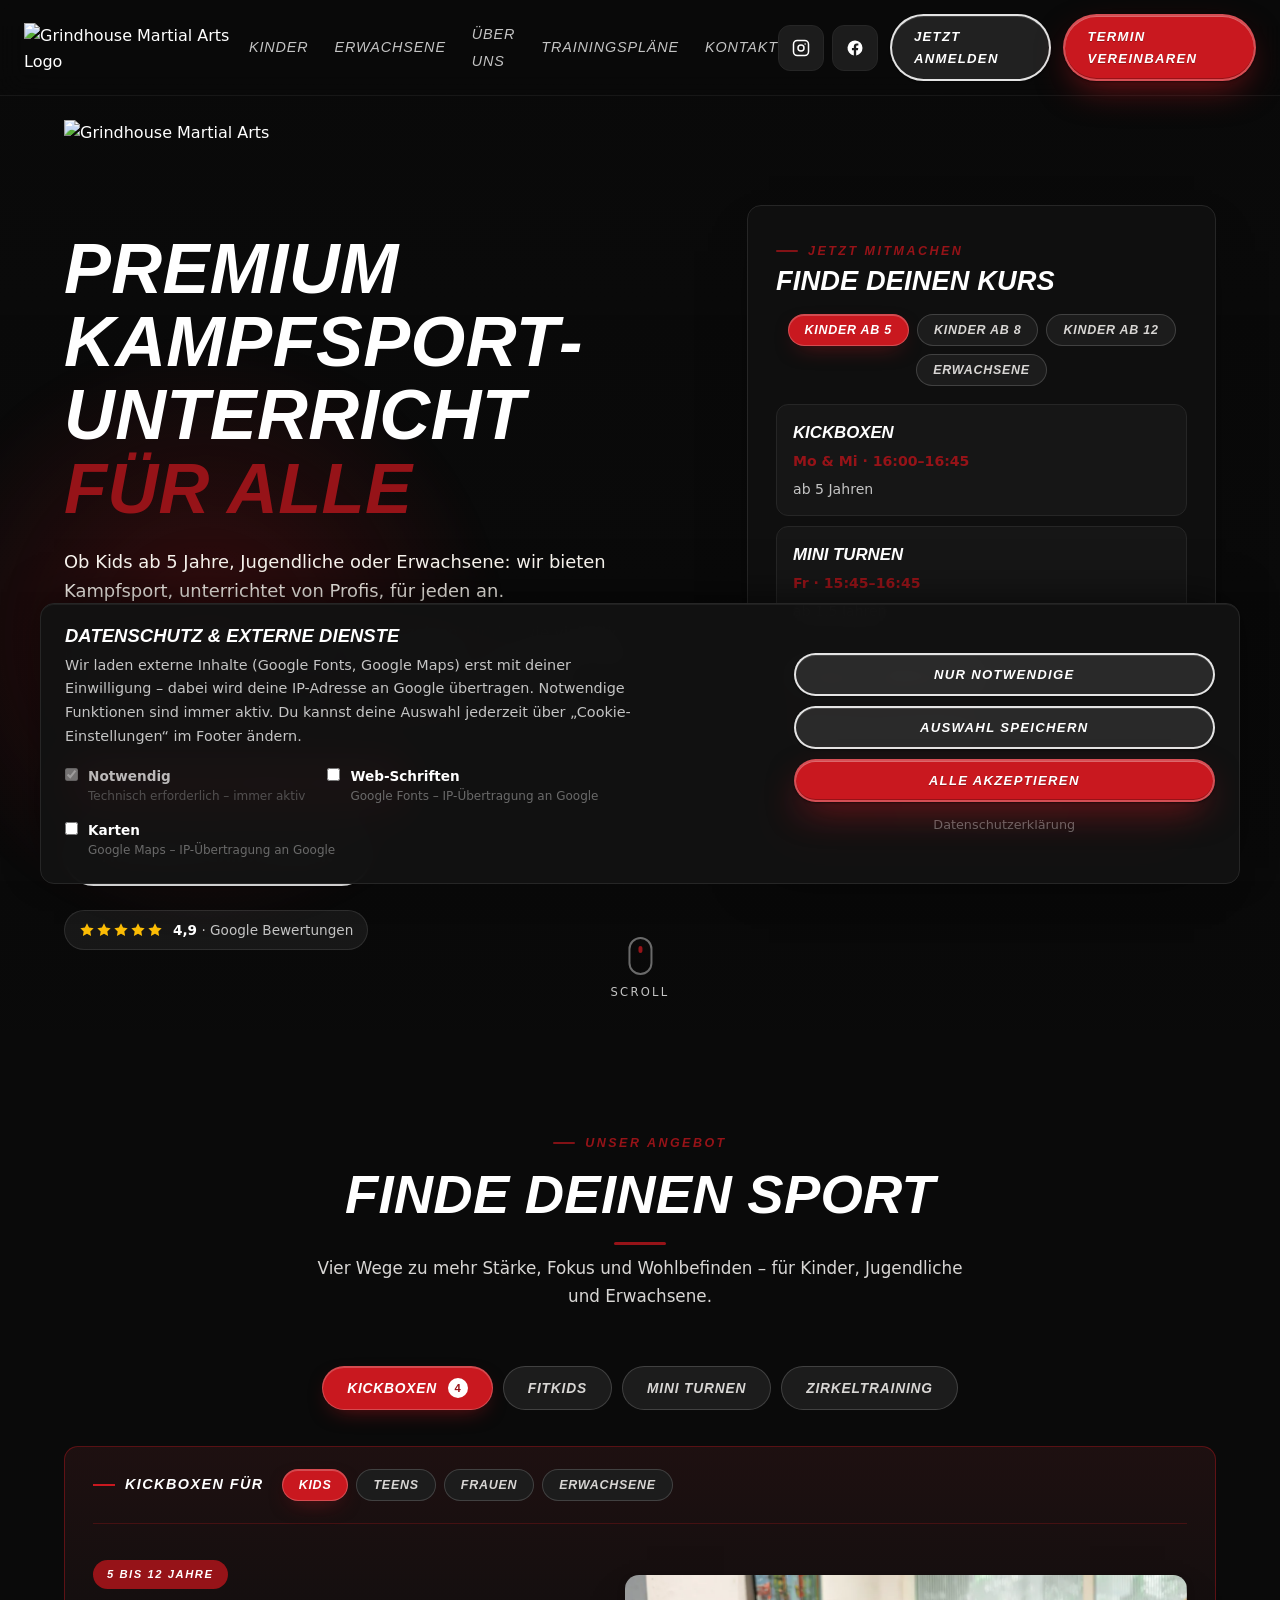
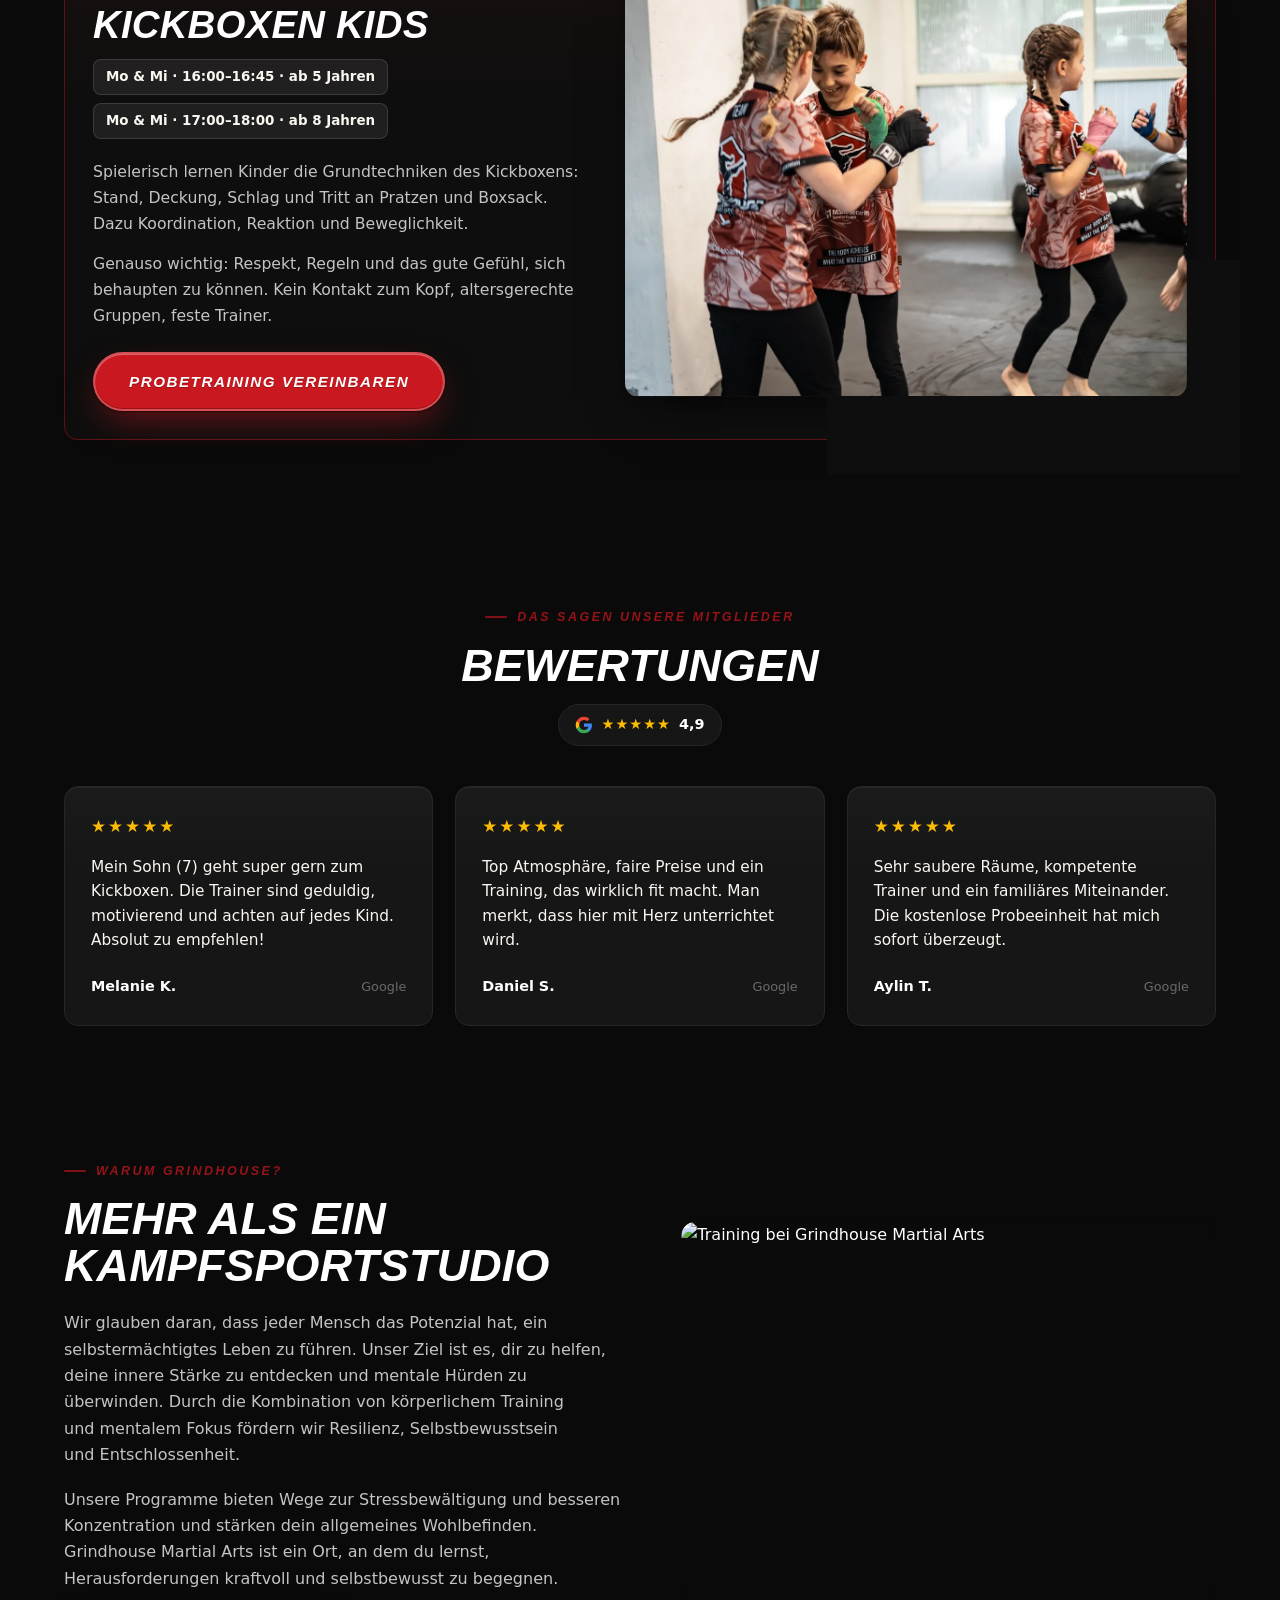
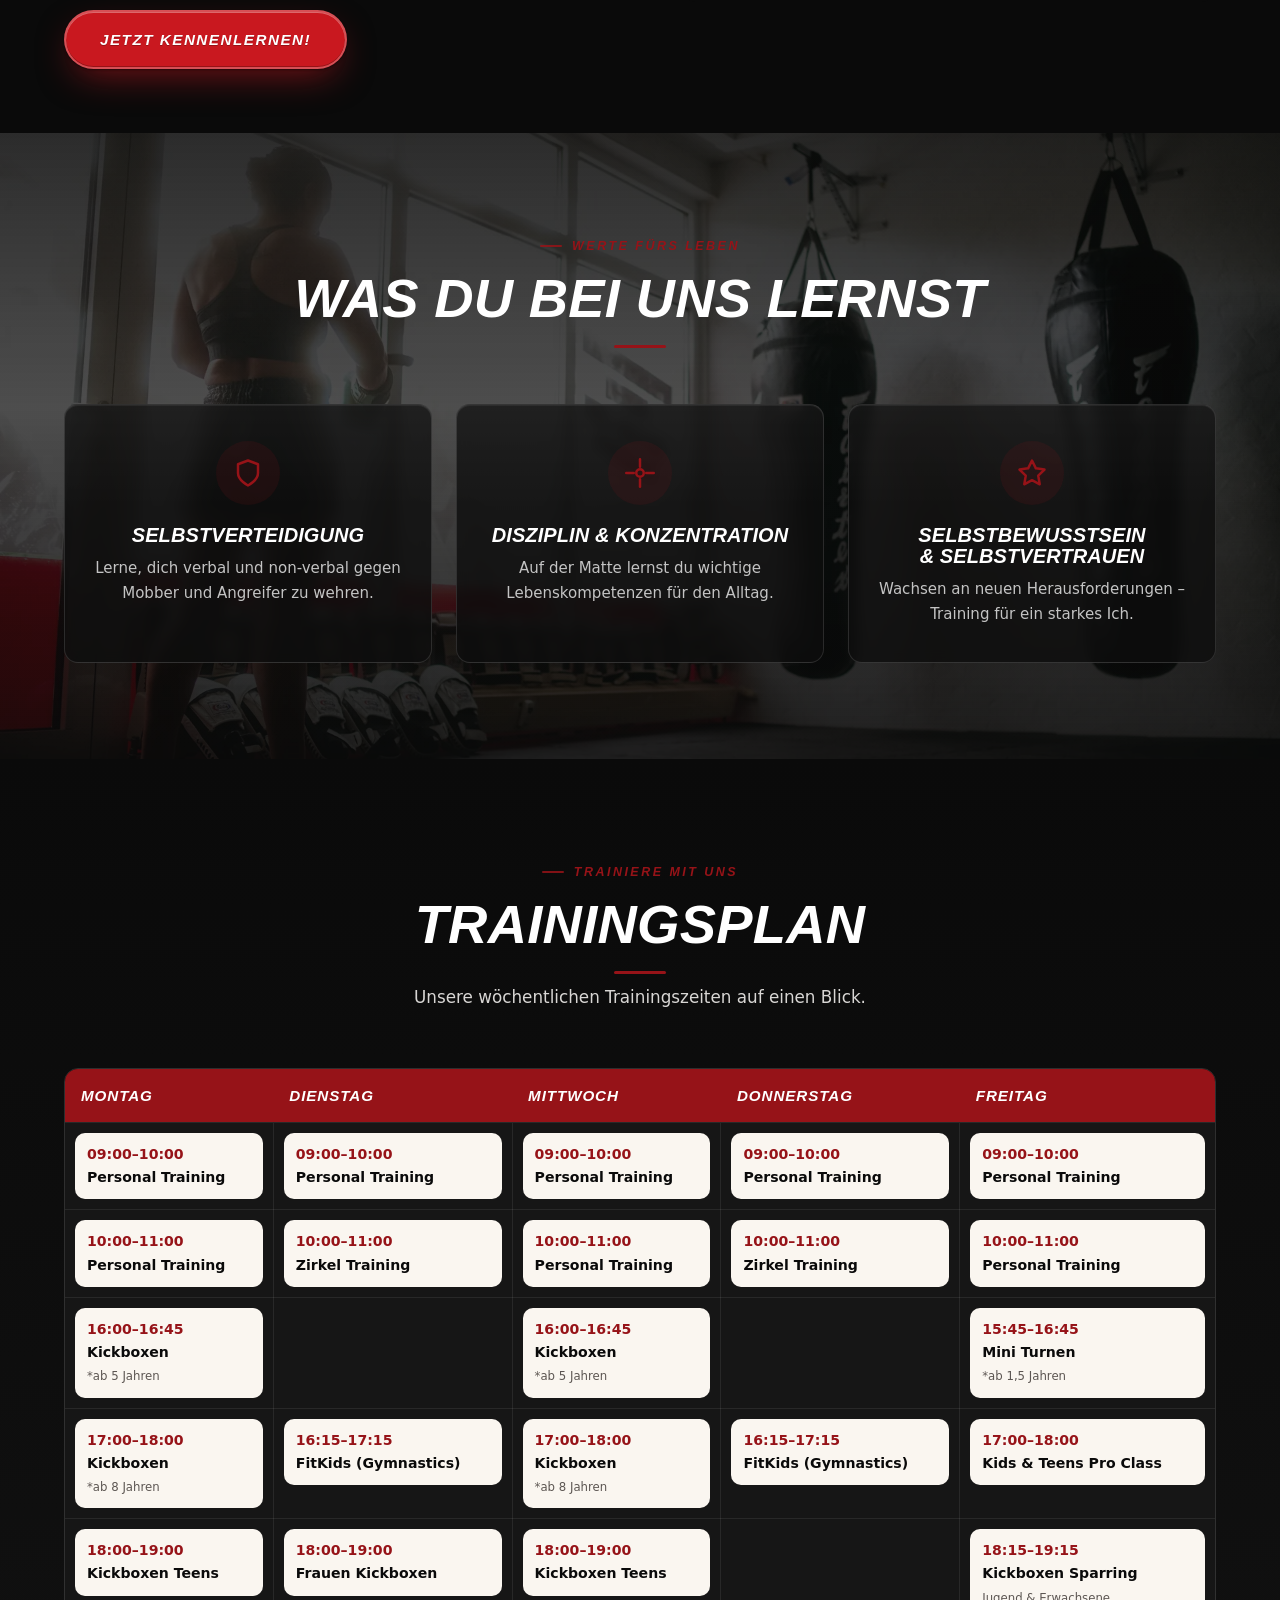
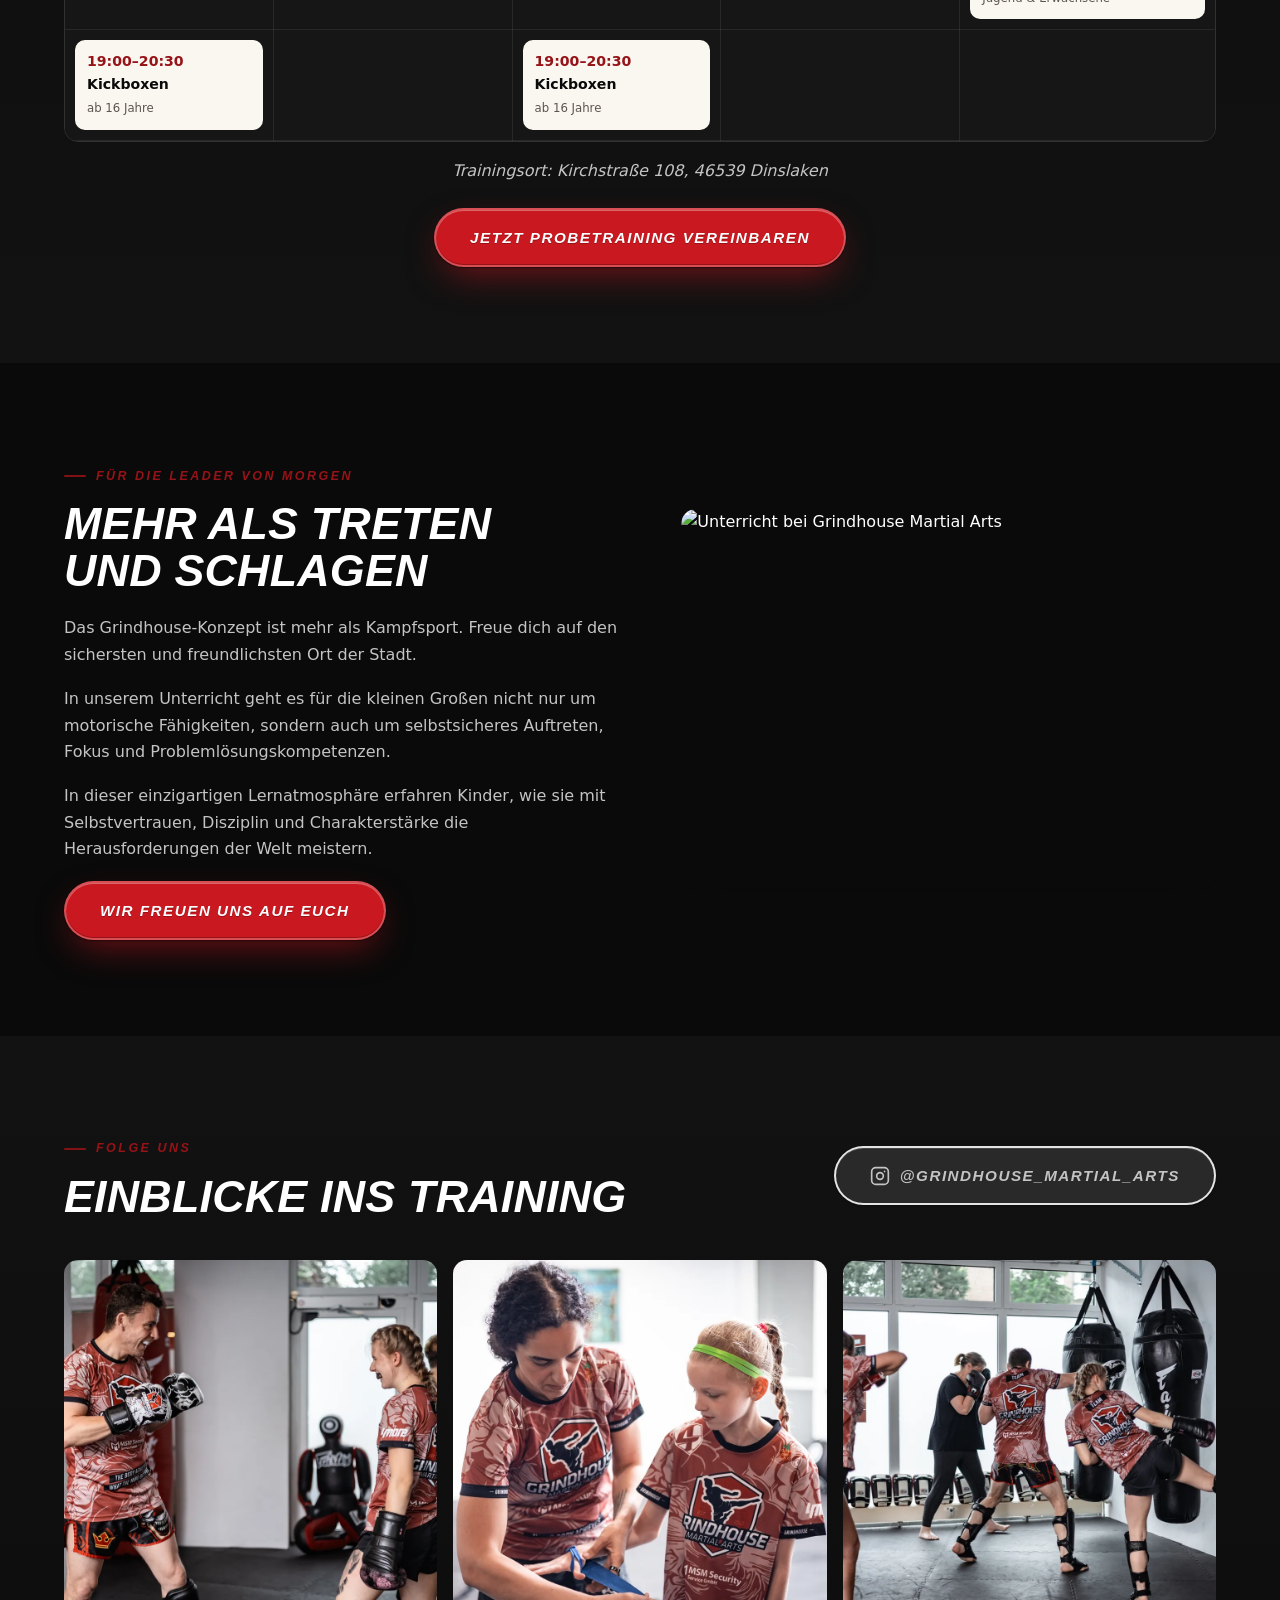
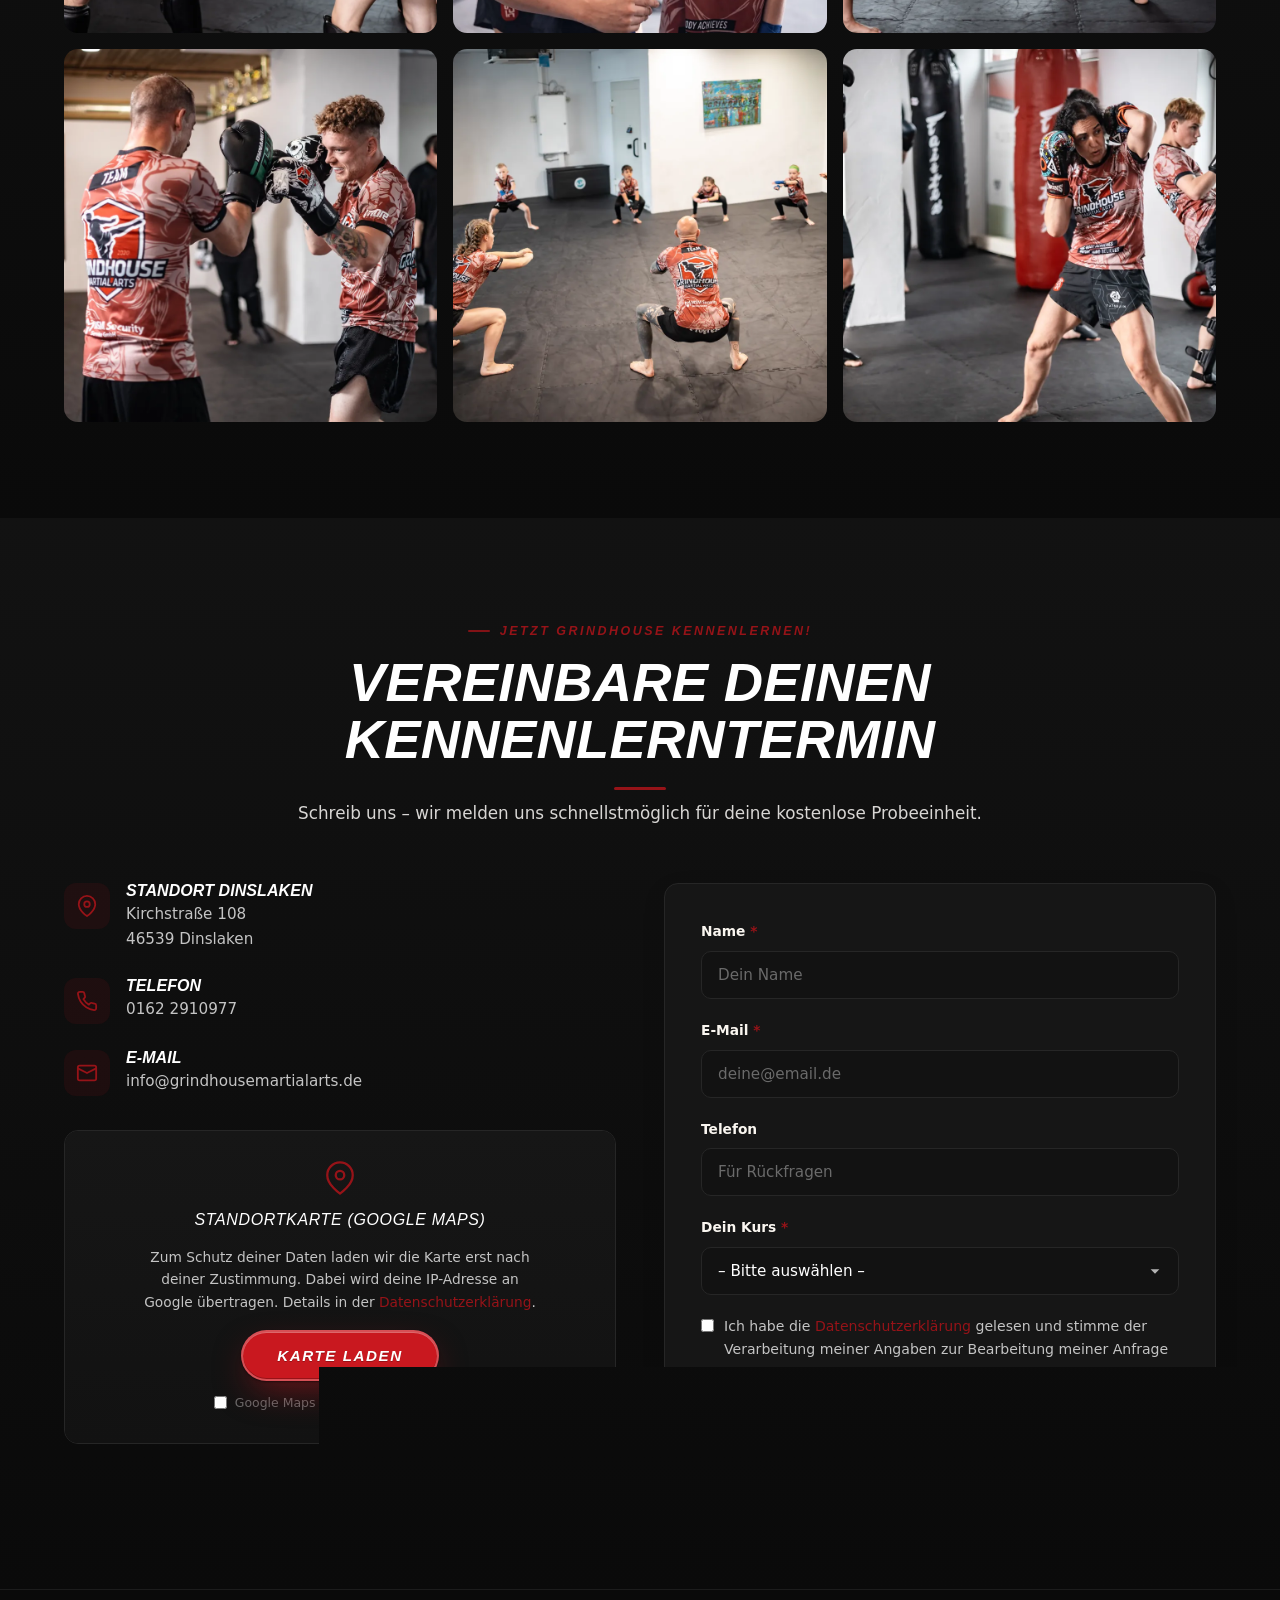
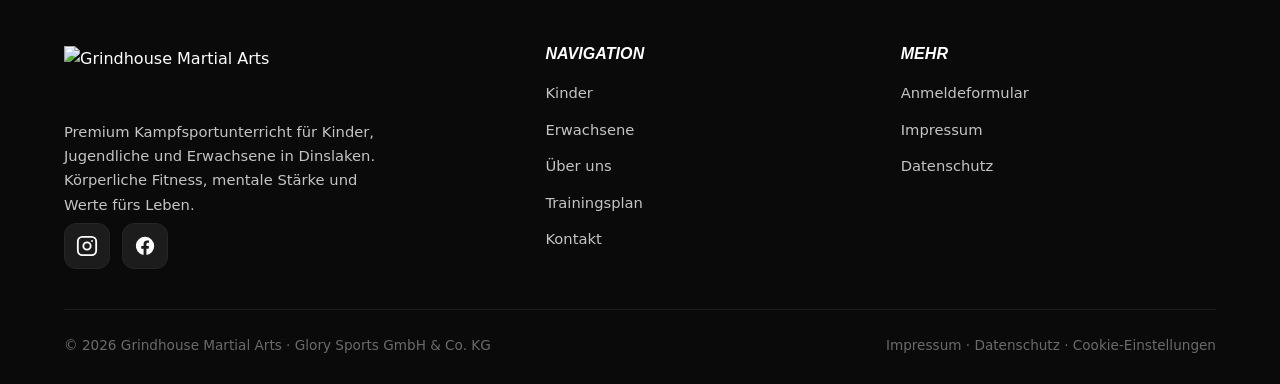
==== commit a0cca67c: "Kontaktformular: Standort-Feld entfernt, Kurs-Auswahl = die sieben angebotenen Kurse Co-Authored-By:" ====
--- a/index.html
+++ b/index.html
@@ -494,20 +494,16 @@
             <input class="form-control" id="phone" name="phone" type="tel" placeholder="Für Rückfragen" />
           </div>
           <div class="form-group">
-            <label for="location">Dein Standort <span class="req">*</span></label>
-            <select class="form-control" id="location" name="location" required>
-              <option value="">– Bitte auswählen –</option>
-              <option>Dinslaken</option>
-            </select>
-          </div>
-          <div class="form-group">
             <label for="course">Dein Kurs <span class="req">*</span></label>
             <select class="form-control" id="course" name="course" required>
               <option value="">– Bitte auswählen –</option>
-              <option>Kinder ab 5 Jahren</option>
-              <option>Kinder ab 8 Jahren</option>
-              <option>Kinder ab 12 Jahren</option>
-              <option>Erwachsene</option>
+              <option>Kickboxen Kids</option>
+              <option>Kickboxen Teens</option>
+              <option>Kickboxen Erwachsene</option>
+              <option>Frauen Kickboxen</option>
+              <option>FitKids</option>
+              <option>Mini Turnen</option>
+              <option>Zirkeltraining</option>
             </select>
           </div>
           <div class="form-group form-group--consent">
